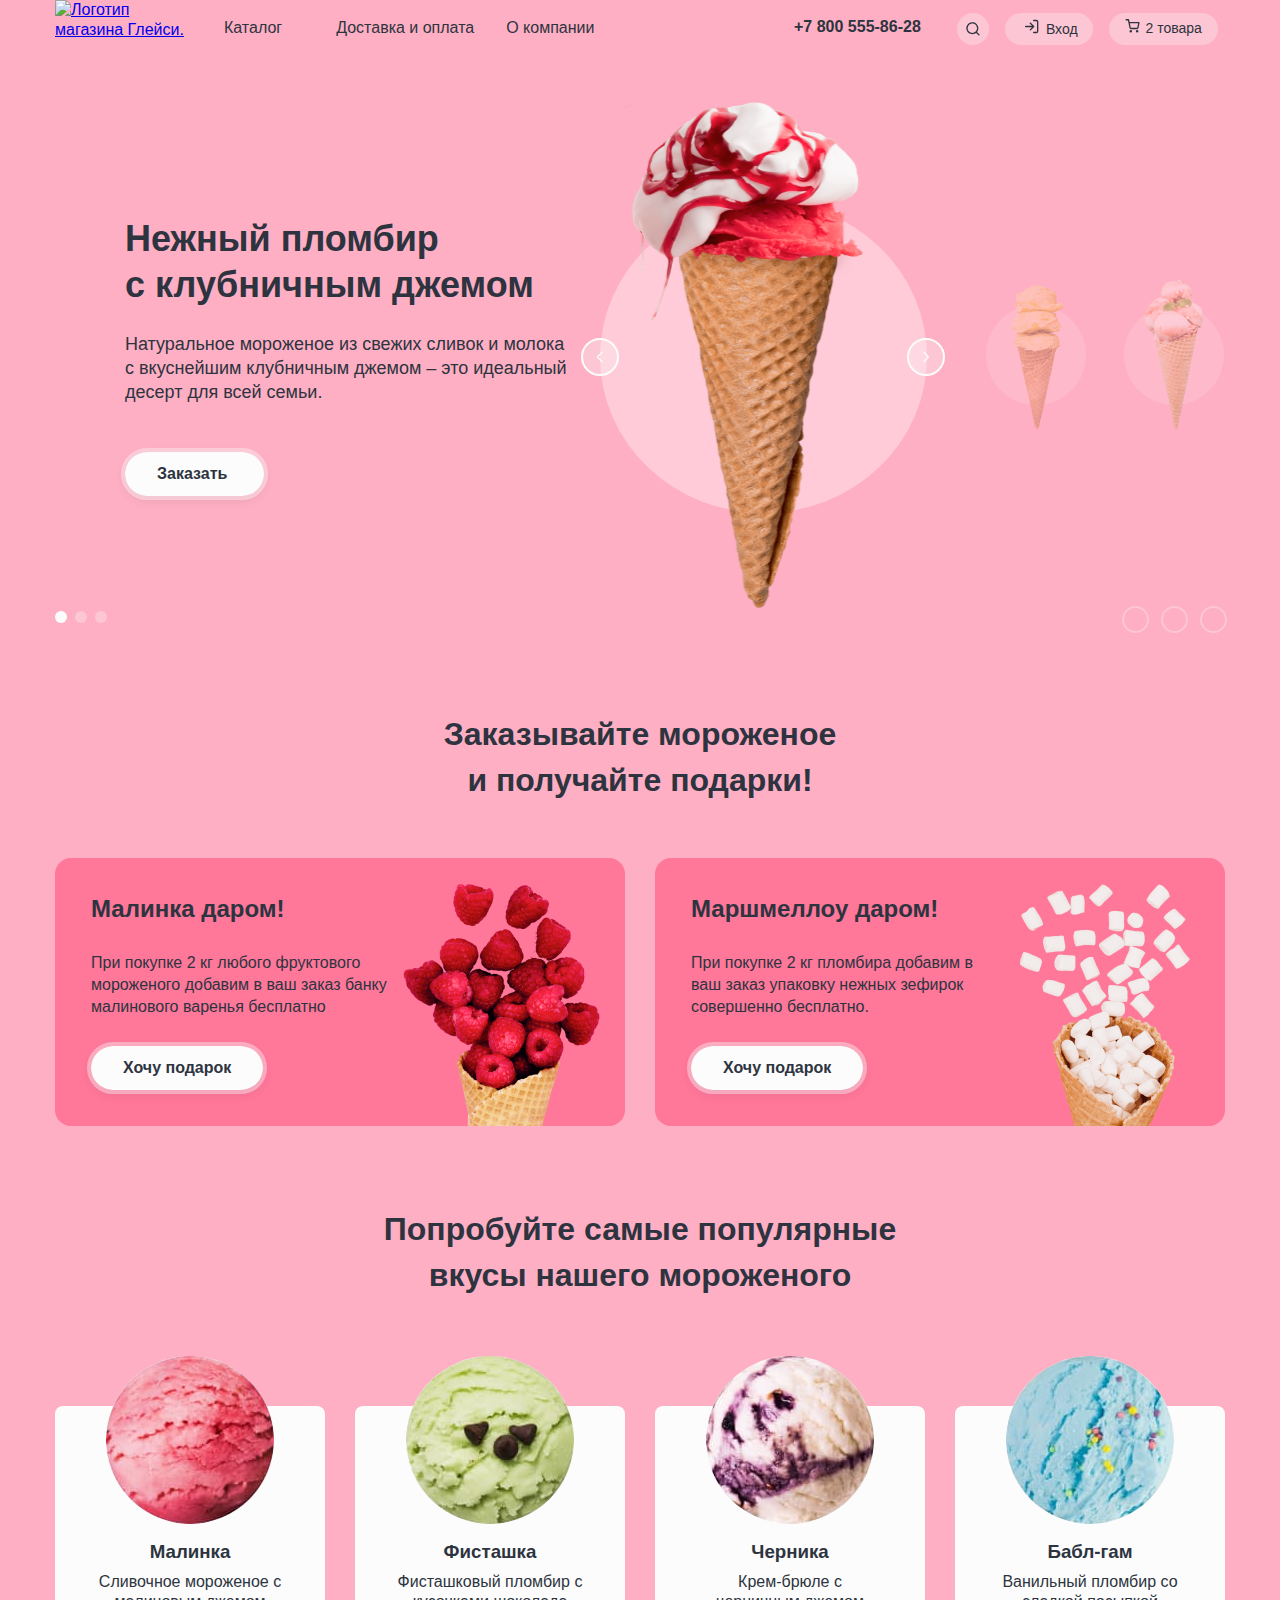
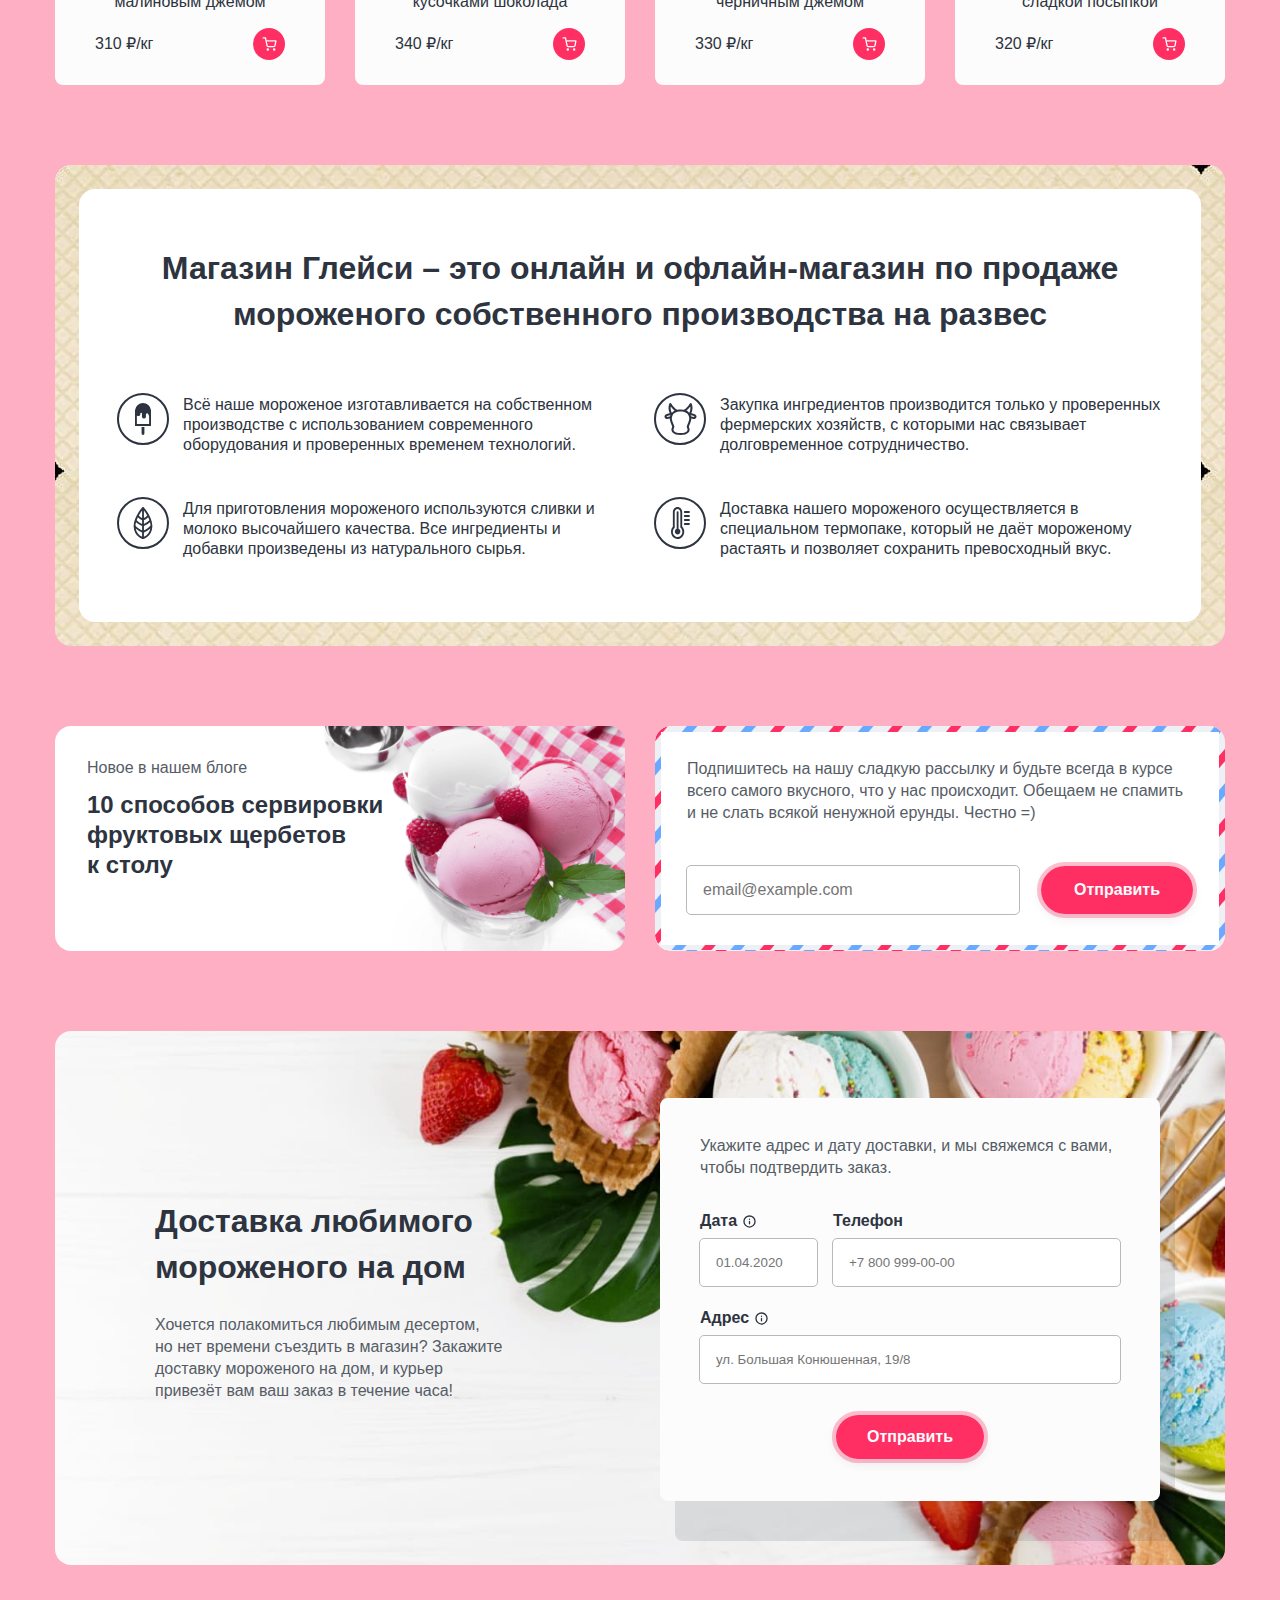
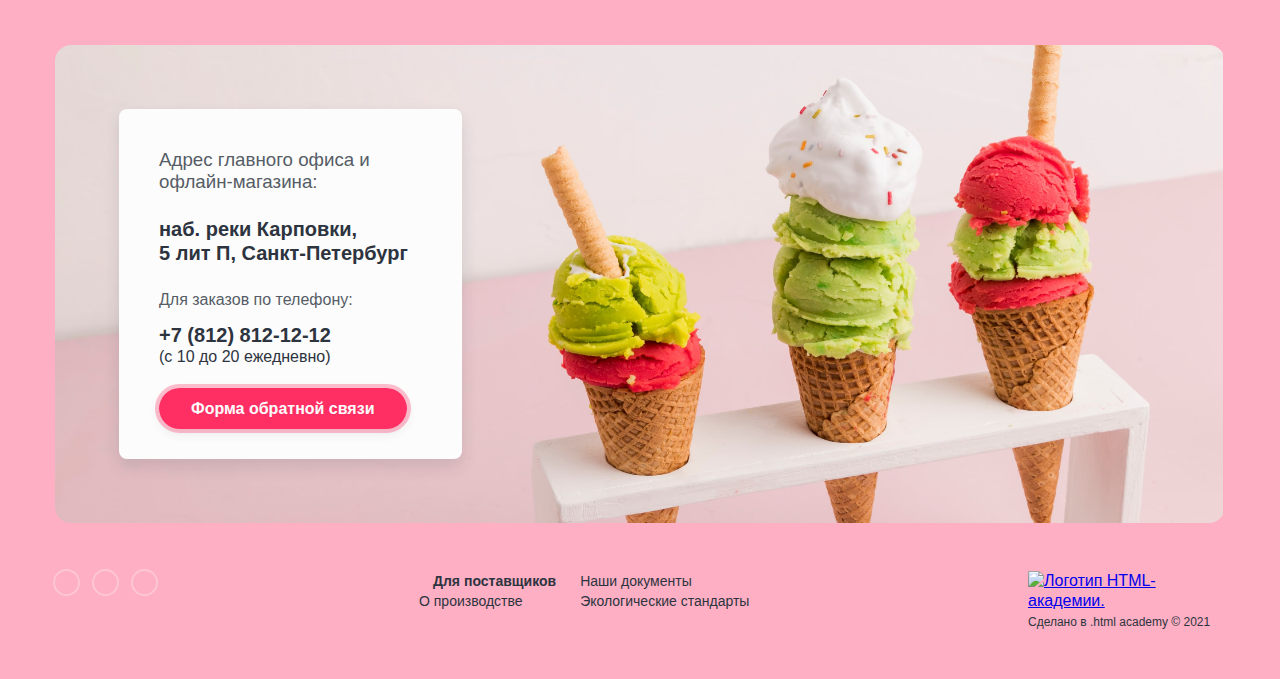
==== index.html @ 8185fb37 "first page draft" ====
<!DOCTYPE html>
    <html lang="ru">

      <head>
        <meta charset="UTF-8">
        <meta http-equiv="X-UA-Compatible" content="IE=edge">
        <meta name="viewport" content="width=device-width, initial-scale=1.0">
        <link rel="icon" type="image/png" sizes="32x32" href="images/favicon-32x32.png">
        <link rel="stylesheet" href="styles/style.css">
        <title>HTML Academy: Глейси</title>
      </head>

      <body>
        <div class="page-container">
          <div class="content-wrapper">
            <header class="page-header">
              <h1 class="visually-hidden">Магазин мороженого Глейси.</h1>
              <nav class="header-navigation">

                <a class="page-header-link" href="#">
                  <img class="header-logo" src="images/header-logo.svg" width="137" height="56"
                    alt="Логотип магазина Глейси.">
                </a>

                <ul class="header-navigation-list">
                  <li class="navigation-list-item navigation-list-catalog">
                    <a class="navigation-item-link navigation-link-catalog" href="#">Каталог
                    </a>
                    <div class="subcatalog-wrapper">
                      <ul class="subcatalog">
                        <li class="subcatalog-item subcatalog-item-new">
                          <a href="#" class="subcatalog-item-link">Новинки</a>
                        </li>
                        <li class="subcatalog-item">
                          <a href="#" class="subcatalog-item-link">Сливочное</a>
                        </li>
                        <li class="subcatalog-item">
                          <a href="#" class="subcatalog-item-link">Щербеты</a>
                        </li>
                        <li class="subcatalog-item">
                          <a href="#" class="subcatalog-item-link">Фруктовый лед</a>
                        </li>
                        <li class="subcatalog-item">
                          <a href="#" class="subcatalog-item-link">Мелорин</a>
                        </li>
                      </ul>
                    </div>
                  </li>
                  <li class="navigation-list-item">
                    <a class="navigation-item-link" href="#">Доставка и оплата</a>
                  </li>
                  <li class="navigation-list-item">
                    <a class="navigation-item-link" href="#">О компании</a>
                  </li>
                </ul>
              </nav>
              <nav class="user-navigation">
                <a class="phonenumber-link" href="tel:+78005558628">+7 800 555-86-28</a>

                <ul class="header-entry-list">
                  <li class="user-navigation-item">
                    <a class="user-navigation-link user-navigation-search" href="#">
                      <svg class="header-search-icon" width="14" height="14" aria-hidden="true" focusable="false"
                        role="img" viewBox="0 0 14 14" fill="none" xmlns="http://www.w3.org/2000/svg">
                        <path fill-rule="evenodd" clip-rule="evenodd"
                          d="M1.663 6.188a4.667 4.667 0 1 1 8.028 3.237.674.674 0 0 0-.124.124 4.667 4.667 0 0 1-7.904-3.361Zm8.412 4.688a6 6 0 1 1 .943-.943l2.45 2.45a.667.667 0 1 1-.943.943l-2.45-2.45Z" />
                      </svg>
                      <span class="visually-hidden"> Кнопка поиска по сайту</span>
                    </a>
                    <div class="search-form-wrapper">
                      <form class="header-search-form" action="https://echo.htmlacademy.ru/" method="get">
                        <input class="search-form-input" name="form-search" type="text" id="form-search"
                          placeholder="Поиск по сайту" required>
                        <label class="visually-hidden" for="form-search">Поиск товара на сайте</label>
                        <button class="header-form-button" type="button">
                          <span class="visually-hidden">Сбросить</span>
                        </button>
                      </form>
                    </div>
                  </li>
                  <li class="user-navigation-item entry-popover">
                    <a class="user-navigation-link user-navigation-entry" href="#">
                      <svg class="header-entry-icon" width="14" height="15" viewBox="0 0 14 15" fill="none"
                        xmlns="http://www.w3.org/2000/svg" aria-hidden="true" focusable="false" role="img">
                        <path fill-rule="evenodd" clip-rule="evenodd"
                          d="M8 1.525c0-.369.298-.667.667-.667h2.666a2 2 0 0 1 2 2v9.333a2 2 0 0 1-2 2H8.667a.667.667 0 0 1 0-1.333h2.666A.667.667 0 0 0 12 12.19V2.858a.666.666 0 0 0-.667-.667H8.667A.667.667 0 0 1 8 1.525ZM4.862 3.72c.26-.26.682-.26.943 0l3.329 3.329a.673.673 0 0 1 .2.476.664.664 0 0 1-.2.476l-3.33 3.328a.667.667 0 1 1-.942-.943l2.195-2.195H.667a.667.667 0 1 1 0-1.333h6.39L4.862 4.663a.667.667 0 0 1 0-.943Z" />
                      </svg>
                      <span class="header-entry-text">Вход</span>
                    </a>
                    <div class="popover-wrapper">
                      <section class="popover-auth">
                        <h2 class="popover-auth-caption">Личный кабинет</h2>
                        <form class="auth-form" action="https://echo.htmlacademy.ru/" method="post">
                          <p class="field-group auth-login-group">
                            <label for="auth-login" class="visually-hidden"></label>
                            <input class="auth-form-field" type="email" id="auth-login" name="auth-login"
                              placeholder="Введите логин" required>
                          </p>
                          <p class="field-group auth-password-group">
                            <label for="auth-password" class="visually-hidden"></label>
                            <input class="auth-form-field" type="password" id="auth-password" name="auth-password"
                              placeholder="Введите пароль" required>
                          </p>

                          <button class="popover-auth-button" type="submit">Войти</button>
                          <div class="form-register-wrapper">
                            <a href="#" class="auth-form-recovery">Забыли пароль?</a>
                            <a href="#" class="auth-form-register">Регистрация</a>
                          </div>
                        </form>

                      </section>
                    </div>
                  </li>
                  <li class="user-navigation-item cart-item">
                    <a class="user-navigation-link user-navigation-cart" href="#">
                      <svg class="header-cart-icon" width="15" height="14" viewBox="0 0 15 14" fill="none"
                        xmlns="http://www.w3.org/2000/svg" aria-hidden="true" focusable="false" role="img">
                        <path fill-rule="evenodd" clip-rule="evenodd"
                          d="M1.167.108a.667.667 0 1 0 0 1.333h1.77l.468 2.336a.664.664 0 0 0 .011.053l.967 4.833a1.826 1.826 0 0 0 1.819 1.47h5.62a1.826 1.826 0 0 0 1.819-1.47l.001-.005.927-4.861a.667.667 0 0 0-.655-.792H4.611L4.138.644a.667.667 0 0 0-.654-.536H1.167ZM5.69 8.402l-.813-4.064h8.23l-.775 4.067a.492.492 0 0 1-.492.395H6.183a.492.492 0 0 1-.492-.397Zm-1.134 3.961a1.246 1.246 0 1 1 2.492 0 1.246 1.246 0 0 1-2.492 0Zm6.374 0a1.246 1.246 0 1 1 2.491 0 1.246 1.246 0 0 1-2.491 0Z" />
                      </svg>
                      <span class="products-quantity">2 товара</span>
                      <span class="products-quantity cart-empty">нет товаров</span>
                    </a>
                    <div class="cart-popover-wrapper">
                      <div class="cart-popover">
                        <h2 class="cart-popover-caption">Корзина</h2>
                        <form class="cart-form" action="https://echo.htmlacademy.ru/" method="get">
                          <ul class="cart-popover-list">
                            <li class="cart-popover-item">
                              <a href="#" class="cart-item-link">
                                <img src="images/cart-raspberry-image.jpg" alt="Малиновое мороженое."
                                  class="cart-item-img">
                                <div class="cart-caption-wrapper">
                                  <h3 class="cart-product-caption">Малинка
                                  </h3>
                                  <input type="hidden" id="product-cart" name="product" value="Мороженое малиновое">
                                  <span class="cart-product-quantity">1 кг х 310 ₽</span>
                                </div>
                              </a>
                              <span class="cart-product-price">310 ₽</span>
                              <button class="cart-product-button" type="button">
                                <span class="visually-hidden">Удалить товар из корзины.</span>
                              </button>
                            </li>
                            <li class="cart-popover-item">
                              <a href="#" class="cart-item-link">
                                <img class="cart-item-img" src="images/cart-bubble-gum-image.jpg"
                                  alt="Мороженое бабл-гам.">
                                <div class="cart-caption-wrapper">
                                  <h3 class="cart-product-caption">Бабл-гам</h3>
                                  <input type="hidden" id="product-cart-bubblegum" name="product"
                                    value="Мороженое bubblegum">
                                  <span class="cart-product-quantity">1,5 кг х 320 ₽</span>
                                </div>
                              </a>
                              <p class="cart-product-price">480 ₽</p>
                              <button class="cart-product-button" type="button">
                                <span class="visually-hidden">Удалить товар из корзины.</span>
                              </button>
                            </li>
                          </ul>
                          <div class="cart-order-wrapper">
                            <button type="submit" class="cart-form-button">Оформить заказ</button>
                            <span class="">Итого: 790 ₽</span>
                          </div>
                        </form>
                        <div class="cart-popover-empty">Ваша корзина пока пуста</div>
                      </div>
                    </div>
                  </li>
                </ul>

              </nav>
            </header>
            <main class="main-index">
              <section class="welcome-slider">
                <h2 class="visually-hidden">Демонстрация мороженого.</h2>
                <div class="slider-screen">
                  <button class="slider-button-arrow previous-button">
                    <span class="visually-hidden">Предыдущий слайд</span>
                  </button>

                  <button class="slider-button-arrow next-button">
                    <span class="visually-hidden">Следующий слайд</span>
                  </button>
                  <ul class="slider-screen-list">
                    <li class="slider-screen-item">
                      <div class="ice-cream-desc ice-cream-desc-current">
                        <h3 class="ice-cream-caption">Нежный пломбир
                          с&nbsp;клубничным джемом</h3>
                        <p class="ice-cream-text">Натуральное мороженое из свежих сливок
                          и&nbsp;молока с вкуснейшим клубничным джемом – это идеальный десерт для всей семьи. </p>
                        <a class="slider-order-link link link-spinner-button " href="#">Заказать</a>
                      </div>
                      <div class="slider-img-wrapper">
                        <a href="#" class="slider-img-link slider-img-link-current">
                          <img class="slider-img slider-image-strawberry" src="images/strawberry-ice-cream-large.png"
                            width="328" height="507" alt="Клубничное мороженое.">
                        </a>
                      </div>
                    </li>

                    <li class="slider-screen-item">
                      <div class="ice-cream-desc">
                        <h3 class="ice-cream-caption">Сливочное мороженое со вкусом банана</h3>
                        <p class="ice-cream-text">Сливочное мороженое с ярким банановым вкусом подарит вам свежесть и
                          наслаждение даже в самый жаркий летний день. </p>
                        <a class="slider-order-link">Заказать</a>
                      </div>
                      <div class="slider-img-wrapper ">
                        <a href="#" class="slider-img-link">
                          <img class="slider-img slider-image-banana" src="images/banana-ice-cream-large.png"
                            width="328" height="507" alt="Банановое мороженое.">
                        </a>
                      </div>
                    </li>

                    <li class="slider-screen-item">
                      <div class="ice-cream-desc">
                        <h3 class="ice-cream-caption">Карамельный пломбир
                          с маршмеллоу</h3>
                        <p class="ice-cream-text">Необычный сладкий десерт с карамельным топпингом и кусочками зефира
                          завоюет сердца сладкоежек всех возрастов. </p>
                        <a class="slider-order-link">Заказать</a>
                      </div>
                      <div class="slider-img-wrapper">
                        <a href="#" class="slider-img-link">
                          <img class="slider-img slider-image-banana" src="images/caramel-ice-cream-large.png"
                            width="328" height="507" alt="Карамельное мороженое.">
                        </a>
                      </div>
                    </li>
                  </ul>

                  <div class="slider-dots-wrapper">
                    <ol class="slider-dots-list">
                      <li class="slider-dots-item">
                        <button class="slider-dots-button slider-dots-current">
                          <span class="visually-hidden">Первый слайд</span>
                        </button>
                      </li>

                      <li class="slider-dots-item">
                        <button class="slider-dots-button">
                          <span class="visually-hidden">Второй слайд</span>
                        </button>
                      </li>

                      <li class="slider-dots-item">
                        <button class="slider-dots-button">
                          <span class="visually-hidden">Третий слайд</span>
                        </button>
                      </li>
                    </ol>

                    <div class="slider-socials-wrapper">
                      <ul class="slider-socials-list">
                        <li class="slider-socials-list-item">
                          <a href="https://t.me/htmlacademy" class="footer-socials-link footer-socials-telegram">
                            <span class="visually-hidden">Тelegram</span>
                          </a>
                        </li>
                        <li class="socials-list-item">
                          <a href="https://vk.com/htmlacademy" class="footer-socials-link footer-socials-vkontakte">
                            <span class="visually-hidden">В контакте</span>
                          </a>
                        </li>
                        <li class="socials-list-item">
                          <a href="https://www.youtube.com/user/htmlacademyru"
                            class="footer-socials-link footer-socials-youtube">
                            <span class="visually-hidden">Youtube</span>
                          </a>
                        </li>
                      </ul>
                    </div>
                  </div>
                </div>
              </section>

              <section class="promotion-about">
                <h2 class="visually-hidden">Информация об акциях и скидках.</h2>
                <p class="promotion-slogan slogan">Заказывайте мороженое<br>и получайте подарки!</p>
                <div class="promotion-description promotion-desc-raspberry">
                  <h3 class="promotion-caption">Малинка даром!</h3>
                  <p class="promotion-text">При покупке 2 кг любого фруктового мороженого добавим в ваш заказ банку
                    малинового варенья бесплатно</p>
                  <a href="#" class="promotion-button link">Хочу подарок</a>
                </div>

                <div class="promotion-description promotion-desc-marshmallow
                ">
                  <h3 class="promotion-caption">Маршмеллоу даром!</h3>
                  <p class="promotion-text">При покупке 2 кг пломбира добавим в ваш заказ упаковку нежных зефирок
                    совершенно бесплатно.</p>
                  <a href="#" class="promotion-button link">Хочу подарок</a>
                </div>
              </section>
              <section class="product-presentation">
                <h2 class=visually-hidden>Презентация товара</h2>
                <p class="product-presentation-slogan slogan">Попробуйте самые популярные<br>вкусы нашего мороженого</p>
                <ul class="products-list">
                  <li class="products-list-item">
                    <a href="#" class="products-item-link">
                      <div class="product-img-wrapper">
                        <img class="product-item-img" src="images/product-presentation-raspberry.jpg"
                          alt="Мороженое малиновое.">
                      </div>
                    </a>
                    <a class="product-caption-link" href="#">
                      <h3 class="products-item-caption">Малинка</h3>
                    </a>
                    <p class="products-item-desc">Сливочное мороженое с малиновым джемом</p>
                    <div class="products-price-wrapper">
                      <span class="products-price"> 310 ₽/кг</span>
                      <a class="products-cart-icon" href="#">
                        <svg class="cart-icon" width="15" height="14" viewBox="0 0 15 14" fill="none"
                          xmlns="http://www.w3.org/2000/svg" role="img" aria-label="Поместить в корзину.">
                          <path fill-rule="evenodd" clip-rule="evenodd"
                            d="M1.167.25a.667.667 0 1 0 0 1.333h1.77l.468 2.336a.664.664 0 0 0 .011.053l.967 4.833a1.826 1.826 0 0 0 1.819 1.47h5.62a1.826 1.826 0 0 0 1.819-1.47l.001-.005.927-4.861a.667.667 0 0 0-.655-.792H4.611L4.138.786A.667.667 0 0 0 3.484.25H1.167ZM5.69 8.544 4.878 4.48h8.23l-.775 4.067a.492.492 0 0 1-.492.395H6.183a.492.492 0 0 1-.492-.397Zm-1.134 3.961a1.246 1.246 0 1 1 2.492 0 1.246 1.246 0 0 1-2.492 0Zm6.374 0a1.246 1.246 0 1 1 2.491 0 1.246 1.246 0 0 1-2.491 0Z" />
                        </svg>
                      </a>
                    </div>

                  </li>
                  <li class="products-list-item">
                    <a href="#" class="products-item-link">
                      <div class="product-img-wrapper">
                        <img class="product-item-img" src="images/pistachio-ice-cream.jpg" alt="Мороженое фисташковое.">
                      </div>
                    </a>
                    <a class="product-caption-link" href="#">
                      <h3 class="products-item-caption">Фисташка</h3>
                    </a>
                    <p class="products-item-desc">Фисташковый пломбир с кусочками шоколада</p>
                    <div class="products-price-wrapper">
                      <span class="products-price">340 ₽/кг</span>
                      <a class="products-cart-icon" href="#">
                        <svg class="cart-icon" width="15" height="14" viewBox="0 0 15 14" fill="none"
                          xmlns="http://www.w3.org/2000/svg" role="img" aria-label="Поместить в корзину.">
                          <path fill-rule="evenodd" clip-rule="evenodd"
                            d="M1.167.25a.667.667 0 1 0 0 1.333h1.77l.468 2.336a.664.664 0 0 0 .011.053l.967 4.833a1.826 1.826 0 0 0 1.819 1.47h5.62a1.826 1.826 0 0 0 1.819-1.47l.001-.005.927-4.861a.667.667 0 0 0-.655-.792H4.611L4.138.786A.667.667 0 0 0 3.484.25H1.167ZM5.69 8.544 4.878 4.48h8.23l-.775 4.067a.492.492 0 0 1-.492.395H6.183a.492.492 0 0 1-.492-.397Zm-1.134 3.961a1.246 1.246 0 1 1 2.492 0 1.246 1.246 0 0 1-2.492 0Zm6.374 0a1.246 1.246 0 1 1 2.491 0 1.246 1.246 0 0 1-2.491 0Z" />
                        </svg>
                      </a>
                    </div>

                  </li>
                  <li class="products-list-item">
                    <a href="#" class="products-item-link">
                      <div class="product-img-wrapper">
                        <img src="images/blueberry-ice-cream.jpg" alt="Черничное мороженое." class="product-item-img">
                      </div>
                    </a>
                    <a class="product-caption-link" href="#">
                      <h3 class="products-item-caption">Черника</h3>
                    </a>
                    <p class="products-item-desc">Крем-брюле
                      с черничным джемом</p>
                    <div class="products-price-wrapper">
                      <span class="products-price">330 ₽/кг</span>
                      <a class="products-cart-icon" href="#">
                        <svg class="cart-icon" width="15" height="14" viewBox="0 0 15 14" fill="none"
                          xmlns="http://www.w3.org/2000/svg" role="img" aria-label="Поместить в корзину.">
                          <path fill-rule="evenodd" clip-rule="evenodd"
                            d="M1.167.25a.667.667 0 1 0 0 1.333h1.77l.468 2.336a.664.664 0 0 0 .011.053l.967 4.833a1.826 1.826 0 0 0 1.819 1.47h5.62a1.826 1.826 0 0 0 1.819-1.47l.001-.005.927-4.861a.667.667 0 0 0-.655-.792H4.611L4.138.786A.667.667 0 0 0 3.484.25H1.167ZM5.69 8.544 4.878 4.48h8.23l-.775 4.067a.492.492 0 0 1-.492.395H6.183a.492.492 0 0 1-.492-.397Zm-1.134 3.961a1.246 1.246 0 1 1 2.492 0 1.246 1.246 0 0 1-2.492 0Zm6.374 0a1.246 1.246 0 1 1 2.491 0 1.246 1.246 0 0 1-2.491 0Z" />
                        </svg>
                      </a>
                    </div>

                  </li>
                  <li class="products-list-item">
                    <a href="#" class="products-item-link">
                      <div class="product-img-wrapper">
                        <img src="images/bubble-gum-ice-cream.jpg" alt="Мороженое со вкусом bubble-gum."
                          class="product-item-img">
                      </div>
                    </a>
                    <a class="product-caption-link" href="#">
                      <h3 class="products-item-caption">Бабл-гам</h3>
                    </a>
                    <p class="products-item-desc">Ванильный пломбир
                      со сладкой посыпкой</p>
                    <div class="products-price-wrapper">
                      <span class="products-price">320 ₽/кг</span>
                      <a class="products-cart-icon" href="#">
                        <svg class="cart-icon" width="15" height="14" viewBox="0 0 15 14" fill="none"
                          xmlns="http://www.w3.org/2000/svg" role="img" aria-label="Поместить в корзину.">
                          <path fill-rule="evenodd" clip-rule="evenodd"
                            d="M1.167.25a.667.667 0 1 0 0 1.333h1.77l.468 2.336a.664.664 0 0 0 .011.053l.967 4.833a1.826 1.826 0 0 0 1.819 1.47h5.62a1.826 1.826 0 0 0 1.819-1.47l.001-.005.927-4.861a.667.667 0 0 0-.655-.792H4.611L4.138.786A.667.667 0 0 0 3.484.25H1.167ZM5.69 8.544 4.878 4.48h8.23l-.775 4.067a.492.492 0 0 1-.492.395H6.183a.492.492 0 0 1-.492-.397Zm-1.134 3.961a1.246 1.246 0 1 1 2.492 0 1.246 1.246 0 0 1-2.492 0Zm6.374 0a1.246 1.246 0 1 1 2.491 0 1.246 1.246 0 0 1-2.491 0Z" />
                        </svg>
                      </a>
                    </div>

                  </li>

                </ul>
              </section>
              <section class="production-about">
                <div class="production-about-wrapper">
                  <h2 class="production-about-caption">Магазин Глейси – это онлайн и офлайн-магазин по продаже
                    мороженого собственного производства на развес</h2>
                  <p class="production-about-text about-technology">
                    Всё наше мороженое изготавливается на собственном производстве с использованием современного
                    оборудования и проверенных временем технологий.
                  </p>
                  <p class="production-about-text about-suppliers">
                    Закупка ингредиентов производится только
                    у&nbsp;проверенных фермерских хозяйств, с которыми
                    нас связывает долговременное сотрудничество.
                  </p>
                  <p class="production-about-text about-ingredients">
                    Для приготовления мороженого используются сливки и молоко высочайшего качества. Все ингредиенты
                    и добавки произведены из натурального сырья.
                  </p>
                  <p class="production-about-text about-temperature">
                    Доставка нашего мороженого осуществляется в специальном термопаке, который не даёт мороженому
                    растаять и позволяет сохранить превосходный вкус.
                  </p>

                </div>
              </section>
              <div class="subscribe-wrapper">
                <section class="blog">
                  <span class="blog-row">Новое в нашем блоге</span>
                  <h2 class="about-searving-caption">10 способов сервировки фруктовых щербетов к&nbsp;столу</h2>
                </section>
                <section class="subscribe">
                  <div class="subscribe-box">
                    <h2 class="visually-hidden">Подписка на рассылку</h2>
                    <p class="subscribe-text">Подпишитесь на нашу сладкую рассылку и будьте всегда в курсе всего самого
                      вкусного, что у нас происходит. Обещаем не спамить и не слать всякой ненужной ерунды. Честно =)
                    </p>
                    <form class="subscribe-form" action="https://echo.htmlacademy.ru/" method="get">
                      <label class="visually-hidden" for="subscribe-input">Поле ввода имейла</label>
                      <input class="subscribe-input" name="subscribe-input" id="subscribe-input" type="email"
                        placeholder="email@example.com" required>
                      <button class="subscribe-button button" type="submit">Отправить</button>
                    </form>
                  </div>
                </section>
              </div>
              <section class="delivery">
                <div class="delivery-desc-wrapper">
                  <h2 class="delivery-caption">Доставка любимого мороженого на дом</h2>
                  <p class="delivery-desc">Хочется полакомиться любимым десертом,<br> но нет времени съездить в магазин?
                    Закажите<br>доставку мороженого на дом, и курьер<br> привезёт вам ваш заказ в течение часа!</p>
                </div>
                <div class="delivery-form-wrapper">
                  <p class="delivery-text">Укажите адрес и дату доставки, и мы свяжемся с&nbsp;вами, чтобы подтвердить
                    заказ.</p>
                  <form class="delivery-form" action="https://echo.htmlacademy.ru/" method="post">
                    <p class="field-group delivery-form-date">
                      <label class="form-label form-label-date" for="delivery-date"> Дата</label>
                      <input class="form-field" type="text" id="delivery-date" name="delivery-date"
                        placeholder="01.04.2020" required>
                    </p>
                    <p class="field-group delivery-form-phone">
                      <label class="form-label" for="phone-info">Телефон</label>
                      <input class="form-field" type="text" id="phone-info" placeholder="+7 800 999-00-00"
                        name="delivery-phone" required>
                    </p>
                    <p class="field-group delivery-form-address">
                      <label class="form-label form-label-address" for="address-info">Адрес</label>
                      <input class="form-field" type="text" id="address-info" placeholder="ул. Большая Конюшенная, 19/8"
                        name="delivery-address" required>
                    </p>
                    <button class="delivery-form-button button">Отправить</button>
                  </form>
                </div>
              </section>

              <section class="contacts">
                <h2 class="visually-hidden">Контакты компании Глейси.</h2>
                <div class="contacts-wrapper">
                  <h3 class="address-caption">Адрес главного офиса и офлайн-магазина:</h3>
                  <address class="address">
                    <p class="address-info">
                      наб. реки Карповки,<br>5 лит П, Санкт-Петербург
                    </p>
                    <p class="contacts-phone-text">Для заказов по телефону:</p>
                    <a class="contacts-phone" href="tel.:+78128121212">+7 (812) 812-12-12</a>
                  </address>
                  <p class="contacts-schedule">(с 10 до 20 ежедневно)</p>
                  <a class="feedback-link button" href="#">Форма обратной связи</a>
                </div>
              </section>
            </main>
            <footer class="page-footer">
              <div class="socials-wrapper">
                <ul class="socials-list">
                  <li class="socials-list-item">
                    <a href="https://t.me/htmlacademy" class="footer-socials-link footer-socials-telegram">
                      <span class="visually-hidden">Тelegram</span>
                    </a>
                  </li>
                  <li class="socials-list-item">
                    <a href=" https://vk.com/htmlacademy" class="footer-socials-link footer-socials-vkontakte">
                      <span class="visually-hidden">В контакте</span>
                    </a>
                  </li>
                  <li class="socials-list-item">
                    <a href="https://www.youtube.com/user/htmlacademyru"
                      class="footer-socials-link footer-socials-youtube">
                      <span class="visually-hidden">Youtube</span>
                    </a>
                  </li>
                </ul>
              </div>
              <div class="footer-about-wrapper">
                <ul class="about-production-list">
                  <li class="about-production-item">
                    <a href="#" class="about-production-link production-link-heart">Для поставщиков</a>
                  </li>
                  <li class="about-production-item">
                    <a href="#" class="about-production-link">
                      О производстве
                    </a>
                  </li>
                </ul>
                <ul class="about-documents">
                  <li class="about-documents-item">
                    <a href="#" class="about-documents-link">Наши документы</a>
                  </li>
                  <li class="about-documents-item">
                    <a href="#" class="about-documents-link">Экологические стандарты</a>
                  </li>
                </ul>
              </div>
              <div class="html-academy-about">
                <a class="htmlacademy-logo-link" href="https://htmlacademy.ru/">
                  <img class="html-academy-logo" src="images/logo-htmlacademy.svg" width="93" height="27"
                    alt="Логотип HTML-академии.">
                </a>
                <a class="copyright-row" href="https://htmlacademy.ru/">
                  Сделано в .html academy © 2021</a>
              </div>
            </footer>
          </div>
        </div>

      </body>

    </html>
---- styles/style.css ----
@font-face {
  font-family: "Inter";
  font-style: normal;
  font-weight: 400;
  src: url("../fonts/inter-400.woff2") format("woff2");
  font-display: swap;
}

@font-face {
  font-family: "Inter";
  font-style: normal;
  font-weight: 700;
  src: url("../fonts/inter-700.woff2") format("woff2");
  font-display: swap;
}

@font-face {
  font-family: "Inter";
  font-style: normal;
  font-weight: 900;
  src: url("../fonts/inter-900.woff2") format("woff2");
  font-display: swap;
}

*,
*::before,
*::after {
  box-sizing: border-box;
}

html {
  height: 100%;
}

body {
  height: 100%;
  padding: 0;
  margin: 0;
  font-family: "Inter", sans-serif;
  font-size: 16px;
  line-height: 20px;
  color: rgba(45, 52, 64, 1);
  font-weight: 400;
}

.visually-hidden {
  position: absolute;
  width: 1px;
  height: 1px;
  margin: -1px;
  border: 0;
  padding: 0;
  white-space: nowrap;
  -webkit-clip-path: inset(100%);
  clip-path: inset(100%);
  clip: rect(0 0 0 0);
  overflow: hidden;
}

.page-container {
  background-color: rgba(254, 175, 195, 1);
  min-height: 100%;
}

.content-wrapper {
  min-height: 100%;
  width: 1170px;
  margin: 0 auto;
  display: flex;
  flex-direction: column;
}

.main-index {
  flex-grow: 1;
}

.class {
  background-color: red;
}

.page-header-link {
  display: inline-block;
  margin-right: 16px;
}

.header-logo {
  display: block;
}

.page-header {
  display: flex;
  flex-wrap: wrap;
  align-items: flex-start;
}

.header-navigation {
  display: flex;
  width: 739px;
}

.header-navigation-list {
  display: flex;
  flex-wrap: wrap;
  padding: 0;
  margin: 0;
  list-style-type: none;
  align-items: flex-start;
}

.user-navigation {
  display: flex;
  /*flex-wrap: wrap;*/
  width: 430px;
  align-items: flex-start;
  column-gap: 13px;
}

.header-entry-list {
  display: flex;
  padding: 13px 0 0 0;
  margin: 0;
  list-style-type: none;
  flex-wrap: wrap;
  column-gap: 16px;
}

.subcatalog {
  margin: 0;
  list-style-type: none;
  width: 135px;
  padding: 8px 0;
  background-color: rgba(252, 252, 252, 1);
  border-radius: 4px;
}

.subcatalog-item-link {
  padding: 6px 13px 6px 16px;
  display: block;
  font-size: 14px;
  font-weight: 400;
  color: inherit;
  text-decoration: none;
}

.subcatalog-item-link:hover {
  background-color: rgba(255, 203, 216, 1);
}

.subcatalog-item-link:focus {
  background-color: rgba(255, 74, 120, 1);
  /*в макете - current*/
  outline: none;
}

.subcatalog-item-link:active {
  background-color: rgba(255, 119, 153, 1);
}

.subcatalog-wrapper {
  display: none;
  position: absolute;
  padding-top: 10px;
  top: 100%;
  z-index: 2;
}

.phonenumber-link {
  display: inline-block;
  color: rgba(45, 52, 64, 1);
  text-decoration: none;
  font-weight: 700;
  padding-top: 17px;
  padding-bottom: 17px;
  width: 150px;
  flex-shrink: 0;
}

.navigation-item-link {
  padding: 18px 16px;
  display: inline-block;
  text-decoration: none;
  color: inherit;
}

.user-navigation-link {
  display: inline-block;
  color: inherit;
}

.navigation-link-catalog {
  padding-right: 38px;
  position: relative;
}

.user-navigation-link:hover,
.navigation-item-link:hover {
  background-color: rgba(252, 252, 252, 0.5);
  border-radius: 30px;
}

.navigation-item-link:focus,
.user-navigation-link:focus {
  outline: 2px solid rgba(45, 52, 64, 1);
  background-color: rgba(252, 252, 252, 0.5);
  border-radius: 30px;
}

.navigation-item-link:active,
.user-navigation-link:active {
  background-color: rgba(252, 252, 252, 1);
  border-radius: 30px;
  outline: none;
}

.navigation-link-catalog::after {
  content: "";
  display: inline-block;
  width: 12px;
  height: 7px;
  background-image: url("../images/header-arrow-down.svg");
  background-repeat: no-repeat;
  background-position: center center;
  position: absolute;
  right: 17px;
  top: 24px;
}

.navigation-link-catalog:hover::after,
.navigation-link-catalog:active::after {
  background-image: url("../images/header-arrow-down-white.svg");
  transform: rotate(180deg);
}

.navigation-list-catalog {
  position: relative;
}

.navigation-list-catalog:hover>.subcatalog-wrapper {
  display: block;
}

.navigation-list-catalog:hover>.navigation-link-catalog {
  color: rgba(252, 252, 252, 1);
  background-color: rgba(255, 74, 120, 1);
  border-radius: 30px;
}

.navigation-list-catalog:hover>.navigation-link-catalog::after {
  background-image: url("../images/header-arrow-down-white.svg");
  transform: rotate(180deg);
}

.navigation-list-catalog:focus>.navigation-link-catalog {
  background-color: rgba(255, 74, 120, 1);
  outline: 2px solid rgba(0, 0, 0, 1);
}

.navigation-list-catalog:active>.navigation-link-catalog {
  background-color: rgba(255, 74, 120);
  opacity: 0.3;
}

.navigation-list-catalog:focus-within>.subcatalog-wrapper {
  display: block;
}

.navigation-list-catalog:focus-within>.navigation-link-catalog {
  color: rgba(252, 252, 252, 1);
  background-color: rgba(255, 74, 120, 1);
  /*outline: 2px solid  rgba(0, 0, 0, 1);*/
  border-radius: 30px;
}

.navigation-list-catalog:focus-within>.navigation-link-catalog::after {
  background-image: url("../images/header-arrow-down-white.svg");
  transform: rotate(180deg);
}

.user-navigation-link {
  background-color: rgba(252, 252, 252, 0.3);
  text-decoration: none;
}

.user-navigation-search {
  padding: 9px;
  border-radius: 16px;
  display: flex;
  justify-content: center;
  align-items: center;
  fill: rgba(45, 52, 64, 1);
}

.header-search-icon {
  fill: rgba(45, 52, 64, 1);
}

.user-navigation-entry {
  padding: 6px 15px 6px 20px;
  border-radius: 30px;

}

.user-navigation-cart {
  padding: 5px 16px 7px 16px;
  border-radius: 30px;
}

.header-entry-icon {
  margin-right: 3px;
  fill: rgba(45, 52, 64, 1);
}

.header-cart-icon {
  margin-right: 2px;
  fill: rgba(45, 52, 64, 1);
}

/*FOOTER*/
.socials-wrapper {
  width: 364px;
}

.slider-socials-list,
.socials-list {
  padding: 0;
  margin: 0;
  list-style-type: none;
  display: flex;
  flex-wrap: wrap;
  column-gap: 16px;
}

.footer-socials-link::after {
  content: "";
  display: block;
  width: 23px;
  height: 23px;
  border-radius: 50%;
  outline: 2px solid rgba(252, 252, 252, 0.3);
}

.footer-socials-link:hover::after {
  background-color: rgba(45, 52, 64, 1);
}

.footer-socials-link:focus::after {
  background-color: rgba(45, 52, 64, 1);
  outline: 2px solid rgba(45, 52, 64, 1);
}

.footer-socials-link:focus-visible {
  border: none;
  outline: none;
}

.footer-socials-link:active::after {
  background-color: rgba(45, 52, 64, 0.5);
  outline: 2px solid rgba(252, 252, 252, 0.5);
}


.footer-socials-telegram::after {
  background-image: url("../images/telegram-icon.svg");
  background-repeat: no-repeat;
  background-position: center center;
}

.footer-socials-vkontakte::after {
  background-image: url("../images/vk-icon.svg");
  background-repeat: no-repeat;
  background-position: center center;
}

.footer-socials-youtube::after {
  background-image: url("../images/youtube-icon.svg");
  background-repeat: no-repeat;
  background-position: center center;
}

.page-footer {
  display: flex;
  flex-wrap: wrap;
  padding-top: 48px;
  padding-bottom: 48px;
}

.footer-about-wrapper {
  display: flex;
  flex-wrap: wrap;
  width: 609px;
  column-gap: 24px;
}

.html-academy-about {
  width: 193px;
}

.about-production-list,
.about-documents {
  padding: 0;
  margin: 0;
  list-style-type: none;
}

.about-production-link,
.about-documents-link {
  text-decoration: none;
  font-size: 14px;
  color: inherit;
}

.production-link-heart {
  font-weight: 700;
}

.production-link-heart::before {
  content: "";
  display: inline-block;
  width: 14px;
  height: 12px;
  background-image: url("../images/footer-heart-icon.svg");
  background-repeat: no-repeat;
  background-position: center center;
}

.htmlacademy-logo-link {
  display: inline-block;
}

.copyright-row {
  display: inline-block;
  font-size: 12px;
  line-height: 16px;
  color: inherit;
  text-decoration: none;
}

.academy-copyright-link {
  font-size: 12px;
  line-height: 16px;
  color: inherit;
}

.user-navigation-wrapper {
  position: relative;
}

.search-form-wrapper {
  position: absolute;
  display: none;
  z-index: 4;
  padding-top: 10px;
  right: 0;
  top: 100%;
}

.header-search-form {
  width: 356px;
  /*padding: 24px 16px;*/
  position: relative;
}

.search-form-input {
  padding: 10px;
  width: 100%;
  border: none;
  outline: 1px solid rgba(185, 185, 185, 1);
  border-radius: 4px;
}

.search-form-input:not(:placeholder-shown) {
  color: rgba(45, 52, 64, 1);
  outline: 1px solid rgba(185, 185, 185, 1);
  border-radius: 4px;
}

.header-form-button {
  width: 10px;
  height: 10px;
  background-image: url("../images/header-form-cross.svg");
  background-repeat: no-repeat;
  background-position: center center;
  border: none;
  background-color: transparent;
  position: absolute;
  right: 30px;
  top: calc(50% - 5px);
  cursor: pointer;
  display: none;
}

.search-form-input:not(:placeholder-shown)~.header-form-button {
  display: block;
}


.header-form-button:focus {
  outline: 2px solid rgba(0, 0, 0, 1);
  outline-offset: 2px;
}

.user-navigation-item {
  font-size: 14px;
  margin-bottom: 5px;
  position: relative;
}

.user-navigation-item:hover>.search-form-wrapper {
  display: block;
}

.cart-item:hover>.user-navigation-cart,
.entry-popover:hover>.user-navigation-entry,
.user-navigation-item:hover>.user-navigation-search {
  background-color: rgba(255, 74, 120, 1);
  color: rgba(252, 252, 252, 1);
}

.user-navigation-item:focus>.user-navigation-search {
  outline: rgba(0, 0, 0, 1);
}

.user-navigation-item:hover>.search-form-wrapper,
.user-navigation-item:focus-within>.search-form-wrapper {
  display: block;
}

.cart-item:focus-within>.user-navigation-cart,
.entry-popover:focus-within>.user-navigation-entry,
.user-navigation-item:focus-within>.user-navigation-search {
  background-color: rgba(255, 74, 120, 1);
  outline: 2px solid rgba(0, 0, 0, 1);
}

.user-navigation-item:focus-within svg {
  fill: rgba(252, 252, 252, 1);
}

.user-navigation-item:active>.user-navigation-search {
  background-color: rgba(255, 74, 120);
  opacity: 0.3;
}

.user-navigation-item:hover svg {
  fill: rgba(252, 252, 252, 1);
}

.popover-wrapper {
  display: none;
  position: absolute;
  padding-top: 10px;
  top: 100%;
  right: 0;
  z-index: 4;
}

.entry-popover {
  position: relative;
}

.entry-popover:focus-within>.popover-wrapper,
.entry-popover:hover>.popover-wrapper {
  display: block;
}

.popover-auth {
  width: 420px;
  padding: 50px;
  background-color: #ffffff;
  border-radius: 4px;
  box-shadow: 0 15px 40px rgba(45, 52, 64, 0.12);
}

.popover-auth-caption {
  padding: 0;
  margin: 0 0 30px 0;
}

.field-group {
  padding: 0;
  margin: 0;
}

.auth-form {
  display: grid;
  grid-template-columns: 115px 17px 115px 73px;
}

.auth-login-group {
  grid-column: 1/-1;
  margin-bottom: 15px;
}

.auth-form-field {
  width: 100%;
  padding: 15px;
  border: 1px solid rgba(185, 185, 185, 1);
  border-radius: 4px;
}

.auth-password-group {
  grid-column: 1/-1;
  margin-bottom: 30px;
}

.popover-auth-button {
  grid-column: 1/2;
  background-color: #FF2F64;
  padding: 13px 0;
  margin: 0;
  border: none;
  outline: 4px solid rgba(255, 47, 100, 0.3);
  border-radius: 26px;
  box-shadow: 0 4px 12px rgba(45, 52, 64, 0.1);
  cursor: pointer;
}

.form-register-wrapper {
  grid-column: 3/4;
}

.cart-item {
  position: relative;
}

.cart-item:focus-within>.cart-popover-wrapper,
.cart-item:hover>.cart-popover-wrapper {
  display: block;
}

.cart-popover-caption {
  padding: 0;
  margin: 0 0 30px 0;
}

.cart-popover-wrapper {
  position: absolute;
  display: none;
  z-index: 4;
  padding-top: 10px;
  top: 100%;
  right: 0;
}

.cart-popover {
  width: 441px;
  background-color: #ffffff;
  padding: 54px 47px;
  border-radius: 4px;
}

.cart-popover-list {
  padding: 0;
  margin: 0;
  list-style-type: none;
}

.cart-popover-list::after {
  content: "";
  display: block;
  width: 100%;
  height: 1px;
  background-color: rgba(231, 231, 231, 1);
  margin-bottom: 25px;
}

.cart-order-wrapper {
  display: flex;
  justify-content: space-between;
}

.cart-popover-item {
  display: grid;
  grid-template-columns: 46px 113px 68px 104px 15px;
  align-items: start;
  margin-bottom: 21px;
}

.cart-item-link {
  grid-column: 1/3;
  display: flex;
  column-gap: 15px;
  align-items: flex-start;
}

.cart-caption-wrapper {
  grid-column: 3/4;
}

.cart-product-caption {
  padding: 0;
  margin: 0;
}

.cart-product-price {
  grid-column: 4/5;
}

.cart-product-button {
  background-image: url("../images/cart-cross-image.svg");
  background-repeat: no-repeat;
  background-position: center center;
  background-color: transparent;
  width: 10px;
  height: 10px;
  border: none;
}

.cart-form-button {
  background-color: rgba(255, 47, 100, 1);
  display: inline-block;
  padding: 12px 32px;
  outline: 4px solid rgba(255, 47, 100, 0.3);
  border-radius: 26px;
  box-shadow: 0 4px 12px rgba(45, 52, 64, 0.1);
  cursor: pointer;
}

/*Корзина, нет товаров*/
.cart-empty {
  display: none;
}

/*Корзина, поповер: Корзина пуста*/
.cart-popover-empty {
  display: none;
}

.welcome-slider,
.promotion-about {
  margin-bottom: 80px;
}

.slider-screen {
  position: relative;
}

.next-button {
  top: 282px;
  right: 280px;
  z-index: 5;
}

.previous-button {
  top: 282px;
  left: 526px;
  z-index: 5;
}


.slider-screen-list {
  padding: 45px 0 0 0;
  margin: 0;
  list-style-type: none;
  display: flex;
  flex-wrap: wrap;
  align-items: center;
  column-gap: 38px;
}

.slider-socials-list {
  justify-content: flex-end;
}

.ice-cream-text {
  padding: 0;
  margin: 0 0 48px 0;
  font-size: 18px;
  line-height: 24px;
}

.ice-cream-caption {
  padding: 0;
  margin: 0;
  font-size: 36px;
  line-height: 46px;
  font-weight: 900;
  margin-bottom: 24px;
}

.slider-screen-item {
  display: flex;
}

.ice-cream-desc {
  width: 429px;
  display: none;
}

.slider-img-wrapper {
  /*width: 100px;*/
  position: relative;
  z-index: 3;
}

.slider-img-wrapper-current>.slider-img-link::before {
  width: 327px;
  height: 312px;
}

.slider-img {
  display: block;
  width: 97px;
  height: 152px;
}

.slider-img-link {
  justify-content: center;
  display: flex;
  align-items: center;
  width: 100px;
  position: relative;
  z-index: 2;
  opacity: 0.4;
}

.slider-img-link::before {
  content: "";
  display: block;
  width: 100px;
  height: 100px;
  background-color: rgba(255, 203, 216, 1);
  border-radius: 50%;
  position: absolute;
  z-index: -1;
  /*top: 30px;/*ломают фокус*/
  /*left: -2px;*/
}

/*Чтобы поменять слайд, нужно поставить: slider-img-link-current
ice-cream-desc-current*/
/*Текущий слайд ставить на ссылку slider-img-link */
.slider-img-link-current {
  width: 367px;
  opacity: 1;
}

/*Видимое состояние описания в слайдере ставить на ice-cream-desc*/
.ice-cream-desc-current {
  display: block;
  padding: 115px 10px 0 70px;
  width: 526px;
}

.slider-img-link-current>.slider-img {
  width: 328px;
  height: 507px;
}

.slider-img-link-current::before {
  width: 327px;
  height: 312px;
  top: 100px;
  left: 19px;
}

.slider-button-arrow {
  border: 2px solid rgba(252, 252, 252, 1);
  /*проверить опасити*/
  width: 38px;
  height: 38px;
  border-radius: 26px;
  background-image: url("../images/slider-arrow-right.svg");
  background-repeat: no-repeat;
  background-position: center center;
  position: absolute;
  background-color: rgba(252, 252, 252, 0.3);
  cursor: pointer;
}

.previous-button {
  transform: rotate(180deg);
}

.promotion-button,
.slider-order-link {
  display: inline-block;
  text-decoration: none;
  min-width: 139px;
  font-weight: 700;
  color: inherit;
  padding: 12px 32px;
  background-color: rgba(252, 252, 252, 1);
  border-radius: 26px;
  outline: 4px solid rgba(252, 252, 252, 0.4);
  box-shadow: 0 4px 12px rgba(45, 52, 64, 0.1);
}

/*белая кнопка*/
.link:hover {
  outline-color: rgba(252, 252, 252, 1);
  box-shadow: 0 4px 15px (133, 133, 133, 0.15);
  background-color: rgba(252, 252, 252, 0.4);
}

.link:focus {
  background-color: rgba(252, 252, 252, 0.5);
  outline: 2px solid rgba(45, 52, 64, 1);
}

.link:active {
  outline: 2px solid rgba(45, 52, 64, 1);
  background-color: rgba(252, 252, 252, 1);
  box-shadow: 0 4px 12px rgba(45, 52, 64, 0.1);
}

.link-spinner-button {}


/*Не активное для белых кнопок-ссылок*/
.link-disabled {
  background-color: rgba(231, 231, 231, 1);
  outline: 4px solid rgba(252, 252, 252, 0.4);
  color: rgba(185, 185, 185, 1);
}

.slider-dots-list {
  padding: 0;
  margin: 0;
  list-style-type: none;
  display: flex;
  flex-wrap: wrap;
  column-gap: 8px;
}

.slider-dots-button {
  padding: 0;
  margin: 0;
  width: 12px;
  height: 12px;
  border: none;
  background-color: rgba(252, 252, 252, 0.3);
  border-radius: 50%;
  cursor: pointer;
}

.slider-dots-button:hover {
  outline: 1px solid rgba(252, 252, 252, 1);
  outline-offset: -2px;
}

.slider-dots-button:focus {
  outline: 1px solid rgba(45, 52, 64, 1);
  outline-offset: -2px;
}

.slider-dots-button:active {
  background-color: rgba(252, 252, 252, 0, 5);
  outline: none;
}

.slider-dots-current {
  background-color: rgba(252, 252, 252, 1);
}

.slider-socials-wrapper {
  width: 364px;
}

.slider-dots-wrapper {
  display: flex;
  flex-wrap: wrap;
  justify-content: space-between;
}

.promotion-about {
  display: grid;
  grid-template-columns: 570px 570px;
  column-gap: 30px;
}

.slogan {
  padding: 0;
  margin: 0;
  grid-column: 1/-1;
  text-align: center;
  font-size: 32px;
  line-height: 46px;
  font-weight: 900;
}

.promotion-slogan {
  margin-bottom: 55px;
}

.promotion-caption {
  padding: 0;
  margin: 0;
  font-size: 24px;
  line-height: 30px;
  font-weight: 700;
  margin-bottom: 28px;
}

.promotion-text {
  padding: 0;
  margin: 0;
  line-height: 22px;
  font-weight: 400;
  margin-bottom: 28px;
}

.promotion-description {
  background-color: rgba(255, 119, 153, 1);
  border-radius: 16px;
  padding: 36px 218px 36px 36px;
}

.promotion-desc-raspberry {
  background-image: url("../images/promotion-raspberry-image.png");
  background-repeat: no-repeat;
  background-position: center right 10px;
}

.promotion-desc-marshmallow {
  background-image: url("../images/marshmallow-image.png");
  background-repeat: no-repeat;
  background-position: center right 10px;
}

.cart-icon {
  fill: #FCFCFC;
}

.product-presentation-slogan {
  margin: 0 auto;
  margin-bottom: 108px;
}

.products-cart-icon {
  width: 32px;
  height: 32px;
  background-color: rgba(255, 47, 100, 1);
  border-radius: 16px;
  display: flex;
  justify-content: center;
  align-items: center;
}

.products-cart-icon:hover {
  background-color: rgba(252, 252, 252, 0.3);
  outline: 2px solid rgba(255, 47, 100, 1);
}

.products-cart-icon:hover svg {
  fill: rgba(45, 52, 64, 1);
}

.products-cart-icon:focus {
  outline: 2px solid rgba(45, 52, 64, 1);
  background-color: rgba(255, 47, 100, 1);
}

.products-cart-icon:focus svg {
  fill: rgba(252, 252, 252, 1);
}


.products-cart-icon:active {
  outline: 2px solid rgba(255, 47, 100, 1);
  background-color: rgba(255, 203, 216, 1);
}

.products-cart-icon:active svg {
  fill: rgba(45, 52, 64, 1);
}

.products-list {
  padding: 0;
  margin: 0;
  list-style-type: none;
  display: grid;
  grid-template-columns: repeat(4, 270px);
  column-gap: 30px;
}

.products-list-item {
  background-color: rgba(252, 252, 252, 1);
  position: relative;
  z-index: 1;
  padding-right: 40px;
  padding-bottom: 25px;
  padding-left: 40px;
  border-radius: 8px;
  padding-top: 136px;
}

.products-item-caption {
  padding: 0;
  margin: 0;
}

.product-caption-link {
  display: block;
}

.products-item-link {
  display: block;
  text-decoration: none;
  color: inherit;
  text-align: center;
  position: absolute;
  top: -50px;
  left: calc(50% - 84px);
}

.products-item-desc {
  margin: 0 auto;
  text-align: center;
  margin-bottom: 16px;
}

.product-caption-link {
  color: inherit;
  text-decoration: none;
  text-align: center;
  margin-bottom: 10px;
}

.product-img-wrapper {
  margin: 0 auto;
}

.product-img-wrapper {
  width: 168px;
  height: 168px;
  border-radius: 50%;
  overflow: hidden;
}

.products-price-wrapper {
  display: flex;
  flex-wrap: wrap;
  justify-content: space-between;
  align-items: center;
}

.product-presentation {
  margin-bottom: 80px;
}

.production-about {
  background-image: url("../images/waffle-pattern.jpg");
  background-repeat: repeat;
  padding: 24px;
  border-radius: 16px;
  margin-bottom: 80px;
}

.production-about-wrapper {
  padding: 56px 40px 63px 40px;
  display: grid;
  grid-template-columns: repeat(2, 505px);
  column-gap: 32px;
  row-gap: 44px;
  background-color: #ffffff;
  border-radius: 16px;
}

.production-about-caption {
  padding: 0;
  margin: 0 0 14px 0;
  text-align: center;
  font-size: 32px;
  line-height: 46px;
  font-weight: 900;
  grid-column: 1/-1;
}

.production-about-text {
  padding: 0;
  margin: 0;
  display: flex;
  column-gap: 16px;
}

.production-about-text::before {
  content: "";
  display: block;
  width: 48px;
  height: 48px;
  outline: 2px solid rgba(45, 52, 64, 1);
  border-radius: 50%;
  background-repeat: no-repeat;
  background-position: center center;
  flex-shrink: 0;
}

.about-technology::before {
  background-image: url("../images/about-technology-icecream.svg");
}

.about-ingredients::before {
  background-image: url("../images/about-ingredients-icon.svg");
}

.about-suppliers::before {
  background-image: url("../images/about suppliers-icon.svg");
}

.about-temperature::before {
  background-image: url("../images/about-temperature-icon.svg");
}

.subscribe-wrapper {
  display: grid;
  grid-template-columns: repeat(2, 570px);
  column-gap: 30px;
  margin-bottom: 80px;
}

.blog {
  padding: 32px 32px 69px 32px;
  background-color: rgba(255, 255, 255, 1);
  background-image: url("../images/blog-png.png");
  background-repeat: no-repeat;
  background-position: top -85px right -38px;
  ;
  background-size: cover;
  border-radius: 16px;
}

.about-searving-caption {
  padding: 0;
  margin: 0;
  font-size: 24px;
  line-height: 30px;
  font-weight: 700;
  width: 303px;
}

.blog-row {
  display: inline-block;
  margin-bottom: 12px;
  color: rgba(86, 92, 102, 1);
}

.subscribe {
  border-radius: 16px;
  background-color: rgba(255, 255, 255, 1);
  background-image: url("../images/subscribe-background.png");
  background-repeat: ;
  padding: 6px;
}

.subscribe-box {
  background-color: rgba(255, 255, 255, 1);
  padding: 26px;
}

.subscribe-text {
  padding: 0;
  margin: 0 0 42px 0;
  line-height: 22px;
  color: rgba(86, 92, 102, 1);
}

.subscribe-input {
  border: none;
  padding: 14px 14px 14px 16px;
  outline: 1px solid rgba(185, 185, 185, 1);
  border-radius: 4px;
  width: 332px;
}

.subscribe-input:placeholder-shown {
  color: rgba(185, 185, 185, 1);
  font-family: inherit;
  font-size: 16px;
  line-height: 20px;
}

.subscribe-form {
  display: flex;
  flex-wrap: wrap;
  margin-bottom: 5px;
}

.subscribe-button {
  margin: 0;
  margin-left: auto;
  width: 152px;
  padding: 12px 32px
}

.button {
  color: rgba(252, 252, 252, 1);
  font-family: inherit;
  font-size: 16px;
  line-height: 20px;
  font-weight: 700;
  border: none;
  outline: 4px solid rgba(255, 47, 100, 0.3);
  border-radius: 26px;
  background-color: rgba(255, 47, 100, 1);
  box-shadow: 0 4px 12px rgba(45, 52, 64, 0.1);
}

.button:hover {
  outline: 4px solid rgba(255, 47, 100, 1);
  background-color: rgba(252, 252, 252, 0.3);
  color: rgba(45, 52, 64, 1);
  box-shadow: 0 4px 12px rgba(45, 52, 64, 0.1);
}

.button:focus {
  outline: 2px solid rgba(45, 52, 64, 1);
  background-color: rgba(255, 47, 100, 1);
  color: rgba(252, 252, 252, 1);
  box-shadow: 0 4px 12px rgba(45, 52, 64, 0.1);
}

.button:active {
  outline: 2px solid rgba(45, 52, 64, 1);
  background-color: rgba(254, 175, 195, 1);
  box-shadow: 0 4px 12px rgba(45, 52, 64, 0.1);
  color: rgba(252, 252, 252, 1);
}

/*не активная красная кнопка*/
.button:disabled {
  outline: 4px solid rgba(185, 185, 185, 0.3);
  background-color: rgba(185, 185, 185, 1);
  color: rgba(86, 92, 102, 1);
}

.delivery-caption {
  padding: 0;
  margin: 0;
  font-size: 32px;
  line-height: 46px;
  font-weight: 900;
  margin-bottom: 24px;
}

.delivery-desc {
  padding: 0;
  margin: 0;
  color: rgba(86, 92, 102, 1);
  line-height: 22px;
  font-weight: 400;
}

.delivery-text {
  margin: 0;
  padding: 0;
  color: rgba(86, 92, 102, 1);
  line-height: 22px;
  margin-bottom: 32px;
}

.form-label {
  display: flex;
  flex-wrap: wrap;
  margin-bottom: 8px;
  font-weight: 700;
  align-items: center;
}

.form-field {
  width: 100%;
  outline: 1px solid rgba(185, 185, 185, 1);
  border-radius: 4px;
  border: none;
  padding: 16px;
}

.form-label-date::after,
.form-label-address::after {
  content: "";
  display: block;
  width: 13px;
  height: 13px;
  background-image: url("../images/form-info-icon.svg");
  background-repeat: no-repeat;
  background-position: center center;
  margin-left: 6px;
}

.delivery {
  display: flex;
  flex-wrap: wrap;
  column-gap: 30px;
  /*изменить гэп!!!*/
  background-image: url("../images/delivery-background-image.jpg");
  padding: 67px 64px 64px 100px;
  background-repeat: no-repeat;
  background-size: cover;
  background-position: 0 -128px;
  border-radius: 16px;
}

.delivery-desc-wrapper {
  padding-top: 100px;
  width: 475px;
}

.delivery-form-wrapper {
  width: 500px;
  padding: 37px 40px 42px 40px;
  background-color: rgba(252, 252, 252, 1);
  border-radius: 8px;
  box-shadow: 15px 40px rgba(45, 52, 64, 0.12);
}

.delivery-form {
  display: grid;
  grid-template-columns: 117px 16px 287px;
  row-gap: 22px;
}

.delivery-form-date {
  grid-column: 1/2;
  width: 117px;
}

.field-group {
  padding: 0;
  margin: 0;
}

.delivery-form-phone {
  grid-column: 3/4;
}

.delivery-form-address {
  grid-column: 1/-1;
}

.delivery-form-button {
  padding: 12px 31px;
  margin: 0 auto;
  grid-column: 1/-1;
  cursor: pointer;
  margin-top: 10px;
}

.delivery {
  margin-bottom: 80px;
}

.address-caption {
  color: rgba(86, 92, 102, 1);
  line-height: 22px;
  font-weight: 400;
  padding: 0;
  margin: 0 0 24px 0;
}

.address-info {
  margin: 0 0 24px 0;
  padding: 0;
  font-size: 20px;
  line-height: 24px;
  font-weight: 700;
  font-style: normal;
}

.contacts {
  padding: 64px;
  background-image: url("../images/contacts-background.jpg");
  background-repeat: no-repeat;
  background-size: cover;
  border-radius: 16px;
  background-position: -2px -104px;
}

.contacts-wrapper {
  background-color: rgba(252, 252, 252, 1);
  width: 343px;
  padding: 40px;
  border-radius: 8px;
  box-shadow: 0 8px 16px rgba(45, 52, 64, 0.12);
}

.contacts-phone-text {
  margin: 0 0 12px 0;
  padding: 0;
  color: rgba(86, 92, 102, 1);
  line-height: 22px;
  font-weight: 400;
  font-style: normal;
}

.contacts-phone {
  color: inherit;
  text-decoration: none;
  display: inline-block;
  font-size: 20px;
  line-height: 24px;
  font-weight: 700;
  font-style: normal;
}

.contacts-schedule {
  padding: 0;
  margin: 0 0 32px 0;
}

.feedback-link {
  text-decoration: none;
  padding: 12px 32px;
}

/*Не активная красная ссылка - кнопка*/
.button-disabled {
  outline: 4px solid rgba(185, 185, 185, 0.3);
  background-color: rgba(185, 185, 185, 1);
  color: rgba(86, 92, 102, 1);
}
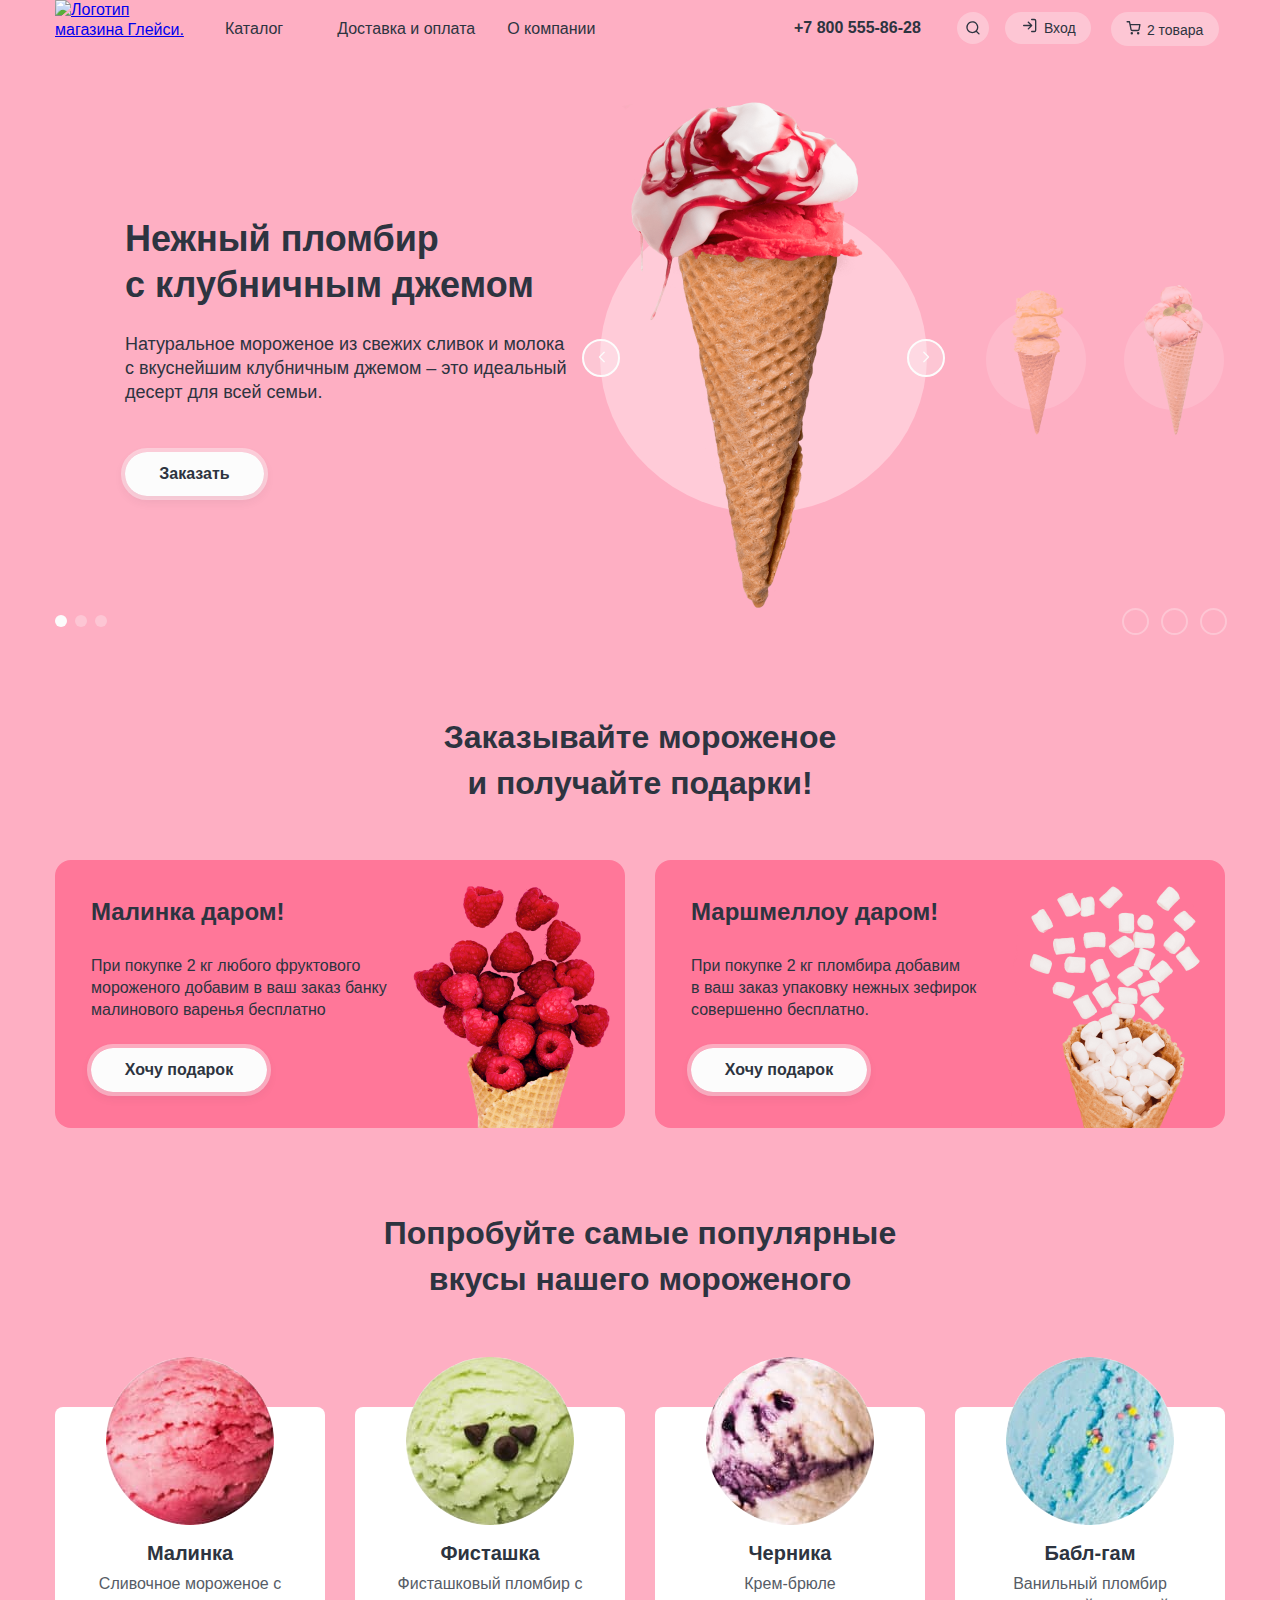
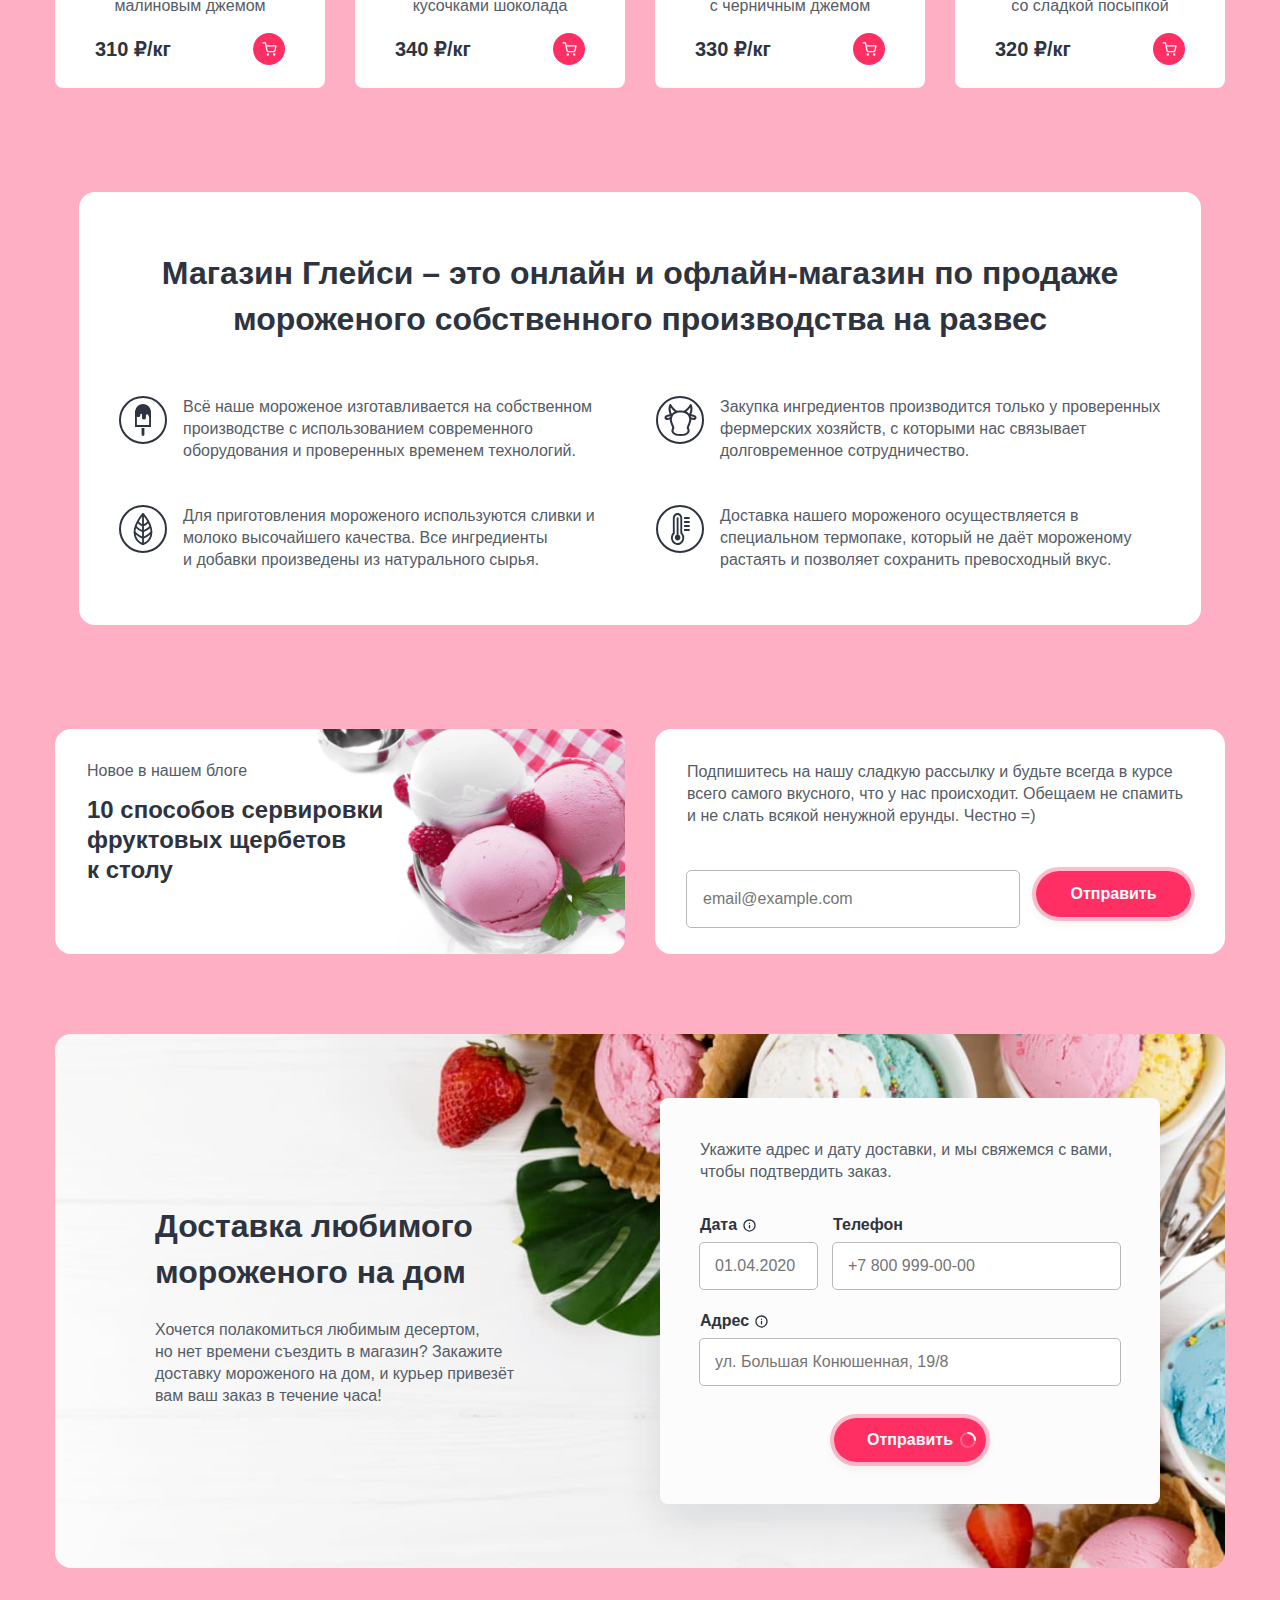
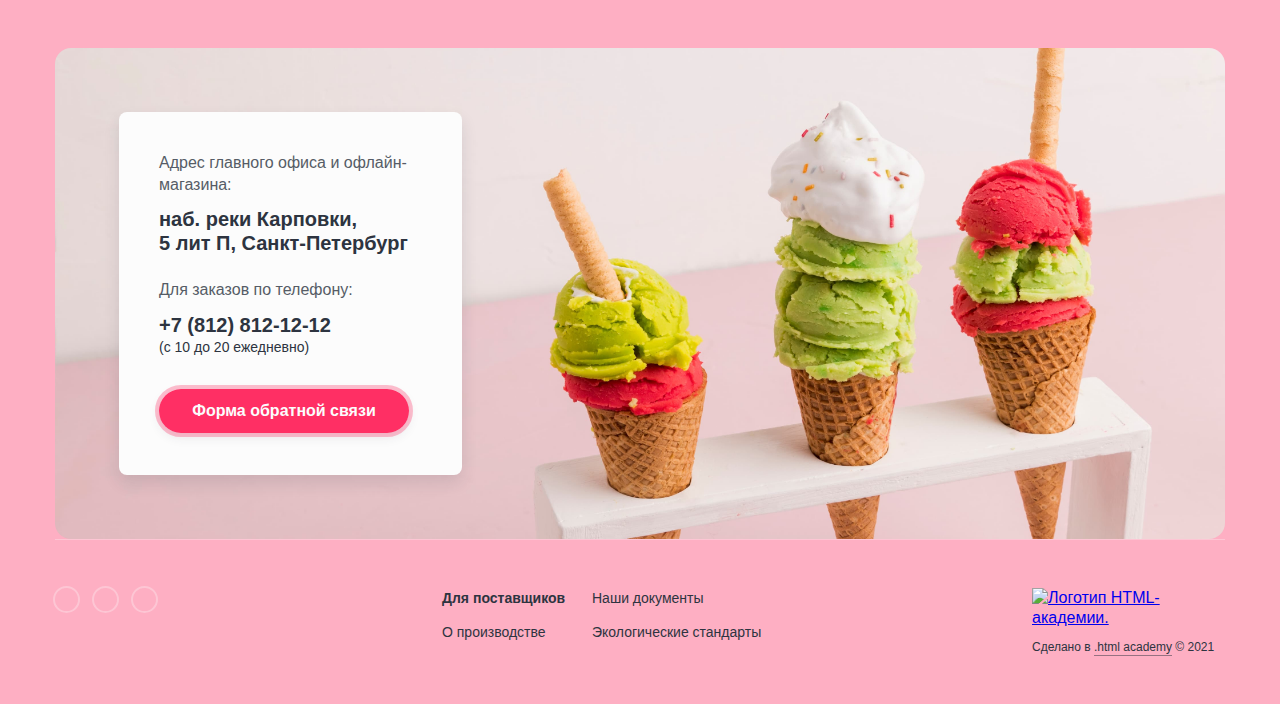
==== commit 58f44cf9: "select effects added" ====
--- a/index.html
+++ b/index.html
@@ -11,7 +11,7 @@
       </head>
 
       <body>
-        <div class="page-container">
+        <div class="page-container ">
           <div class="content-wrapper">
             <header class="page-header">
               <h1 class="visually-hidden">Магазин мороженого Глейси.</h1>
@@ -27,12 +27,13 @@
                     <a class="navigation-item-link navigation-link-catalog" href="#">Каталог
                     </a>
                     <div class="subcatalog-wrapper">
+
                       <ul class="subcatalog">
                         <li class="subcatalog-item subcatalog-item-new">
                           <a href="#" class="subcatalog-item-link">Новинки</a>
                         </li>
                         <li class="subcatalog-item">
-                          <a href="#" class="subcatalog-item-link">Сливочное</a>
+                          <a href="catalog.html" class="subcatalog-item-link">Сливочное</a>
                         </li>
                         <li class="subcatalog-item">
                           <a href="#" class="subcatalog-item-link">Щербеты</a>
@@ -55,8 +56,9 @@
                 </ul>
               </nav>
               <nav class="user-navigation">
-                <a class="phonenumber-link" href="tel:+78005558628">+7 800 555-86-28</a>
-
+                <div class="phonenumber-link-wrapper">
+                  <a class="phonenumber-link" href="tel:+78005558628">+7 800 555-86-28</a>
+                </div>
                 <ul class="header-entry-list">
                   <li class="user-navigation-item">
                     <a class="user-navigation-link user-navigation-search" href="#">
@@ -65,12 +67,12 @@
                         <path fill-rule="evenodd" clip-rule="evenodd"
                           d="M1.663 6.188a4.667 4.667 0 1 1 8.028 3.237.674.674 0 0 0-.124.124 4.667 4.667 0 0 1-7.904-3.361Zm8.412 4.688a6 6 0 1 1 .943-.943l2.45 2.45a.667.667 0 1 1-.943.943l-2.45-2.45Z" />
                       </svg>
-                      <span class="visually-hidden"> Кнопка поиска по сайту</span>
+                      <span class="visually-hidden"> Кнопка поиска по сайту.</span>
                     </a>
                     <div class="search-form-wrapper">
                       <form class="header-search-form" action="https://echo.htmlacademy.ru/" method="get">
-                        <input class="search-form-input" name="form-search" type="text" id="form-search"
-                          placeholder="Поиск по сайту" required>
+                        <input class="search-form-input input-field-state" name="form-search" type="text"
+                          id="form-search" placeholder="Поиск по сайту" required>
                         <label class="visually-hidden" for="form-search">Поиск товара на сайте</label>
                         <button class="header-form-button" type="button">
                           <span class="visually-hidden">Сбросить</span>
@@ -91,18 +93,18 @@
                       <section class="popover-auth">
                         <h2 class="popover-auth-caption">Личный кабинет</h2>
                         <form class="auth-form" action="https://echo.htmlacademy.ru/" method="post">
-                          <p class="field-group auth-login-group">
+                          <div class="field-group auth-login-group">
                             <label for="auth-login" class="visually-hidden"></label>
-                            <input class="auth-form-field" type="email" id="auth-login" name="auth-login"
-                              placeholder="Введите логин" required>
-                          </p>
-                          <p class="field-group auth-password-group">
+                            <input class="auth-form-field input-field-state" type="email" id="auth-login"
+                              name="auth-login" placeholder="Введите логин" required>
+                          </div>
+                          <div class="field-group auth-password-group">
                             <label for="auth-password" class="visually-hidden"></label>
-                            <input class="auth-form-field" type="password" id="auth-password" name="auth-password"
-                              placeholder="Введите пароль" required>
-                          </p>
-
-                          <button class="popover-auth-button" type="submit">Войти</button>
+                            <input class="auth-form-field input-field-state" type="password" id="auth-password"
+                              name="auth-password" placeholder="Введите пароль" required>
+                          </div>
+
+                          <button class="popover-auth-button button" type="submit">Войти</button>
                           <div class="form-register-wrapper">
                             <a href="#" class="auth-form-recovery">Забыли пароль?</a>
                             <a href="#" class="auth-form-register">Регистрация</a>
@@ -154,15 +156,15 @@
                                   <span class="cart-product-quantity">1,5 кг х 320 ₽</span>
                                 </div>
                               </a>
-                              <p class="cart-product-price">480 ₽</p>
+                              <span class="cart-product-price">480 ₽</span>
                               <button class="cart-product-button" type="button">
                                 <span class="visually-hidden">Удалить товар из корзины.</span>
                               </button>
                             </li>
                           </ul>
                           <div class="cart-order-wrapper">
-                            <button type="submit" class="cart-form-button">Оформить заказ</button>
-                            <span class="">Итого: 790 ₽</span>
+                            <button type="submit" class="cart-form-button button">Оформить заказ</button>
+                            <span class="cart-total-price">Итого: 790 ₽</span>
                           </div>
                         </form>
                         <div class="cart-popover-empty">Ваша корзина пока пуста</div>
@@ -177,61 +179,70 @@
               <section class="welcome-slider">
                 <h2 class="visually-hidden">Демонстрация мороженого.</h2>
                 <div class="slider-screen">
-                  <button class="slider-button-arrow previous-button">
-                    <span class="visually-hidden">Предыдущий слайд</span>
-                  </button>
-
-                  <button class="slider-button-arrow next-button">
-                    <span class="visually-hidden">Следующий слайд</span>
-                  </button>
-                  <ul class="slider-screen-list">
-                    <li class="slider-screen-item">
-                      <div class="ice-cream-desc ice-cream-desc-current">
-                        <h3 class="ice-cream-caption">Нежный пломбир
-                          с&nbsp;клубничным джемом</h3>
-                        <p class="ice-cream-text">Натуральное мороженое из свежих сливок
-                          и&nbsp;молока с вкуснейшим клубничным джемом – это идеальный десерт для всей семьи. </p>
-                        <a class="slider-order-link link link-spinner-button " href="#">Заказать</a>
-                      </div>
-                      <div class="slider-img-wrapper">
-                        <a href="#" class="slider-img-link slider-img-link-current">
-                          <img class="slider-img slider-image-strawberry" src="images/strawberry-ice-cream-large.png"
-                            width="328" height="507" alt="Клубничное мороженое.">
-                        </a>
-                      </div>
-                    </li>
-
-                    <li class="slider-screen-item">
-                      <div class="ice-cream-desc">
-                        <h3 class="ice-cream-caption">Сливочное мороженое со вкусом банана</h3>
-                        <p class="ice-cream-text">Сливочное мороженое с ярким банановым вкусом подарит вам свежесть и
-                          наслаждение даже в самый жаркий летний день. </p>
-                        <a class="slider-order-link">Заказать</a>
-                      </div>
-                      <div class="slider-img-wrapper ">
-                        <a href="#" class="slider-img-link">
-                          <img class="slider-img slider-image-banana" src="images/banana-ice-cream-large.png"
-                            width="328" height="507" alt="Банановое мороженое.">
-                        </a>
-                      </div>
-                    </li>
-
-                    <li class="slider-screen-item">
-                      <div class="ice-cream-desc">
-                        <h3 class="ice-cream-caption">Карамельный пломбир
-                          с маршмеллоу</h3>
-                        <p class="ice-cream-text">Необычный сладкий десерт с карамельным топпингом и кусочками зефира
-                          завоюет сердца сладкоежек всех возрастов. </p>
-                        <a class="slider-order-link">Заказать</a>
-                      </div>
-                      <div class="slider-img-wrapper">
-                        <a href="#" class="slider-img-link">
-                          <img class="slider-img slider-image-banana" src="images/caramel-ice-cream-large.png"
-                            width="328" height="507" alt="Карамельное мороженое.">
-                        </a>
-                      </div>
-                    </li>
-                  </ul>
+                  <div class="slider-screen-buttons-wrapper">
+                    <button class="slider-button-arrow previous-button" type="button">
+                      <span class="visually-hidden">Предыдущий слайд</span>
+                      <svg width="7" height="12" viewBox="0 0 7 12" fill="none" xmlns="http://www.w3.org/2000/svg">
+                        <path fill-rule="evenodd" clip-rule="evenodd"
+                          d="M5.71 11.14a.66.66 0 0 0 .94-.95L2.45 6l4.2-4.2a.66.66 0 1 0-.94-.94L1.04 5.52a.67.67 0 0 0 0 .94l4.67 4.68Z" />
+                        </svg>
+                    </button>
+                    <button class="slider-button-arrow next-button" type="button">
+                      <svg width="7" height="12" viewBox="0 0 7 12" fill="none" xmlns="http://www.w3.org/2000/svg">
+                        <path fill-rule="evenodd" clip-rule="evenodd"
+                          d="M1.29.865a.665.665 0 1 0-.94.94l4.2 4.201-4.2 4.202a.665.665 0 0 0 .94.94L5.958 6.48l.003-.003c.26-.26.26-.681 0-.94L1.29.864Z" />
+                        </svg>
+                      <span class="visually-hidden">Следующий слайд</span>
+                    </button>
+                    <ul class="slider-screen-list">
+                      <li class="slider-screen-item slider-screen-item-current ">
+                        <div class="ice-cream-desc">
+                          <h3 class="ice-cream-caption">Нежный пломбир
+                            с&nbsp;клубничным джемом</h3>
+                          <p class="ice-cream-text">Натуральное мороженое из свежих сливок
+                            и&nbsp;молока с вкуснейшим клубничным джемом – это идеальный десерт для всей семьи. </p>
+                          <a class="slider-order-link link " href="#">Заказать</a>
+                        </div>
+                        <div class="slider-img-wrapper">
+                          <a href="#" class="slider-img-link">
+                            <img class="slider-img slider-image-strawberry" src="images/strawberry-ice-cream-large.png"
+                              width="328" height="507" alt="Клубничное мороженое.">
+                          </a>
+                        </div>
+                      </li>
+
+                      <li class="slider-screen-item">
+                        <div class="ice-cream-desc">
+                          <h3 class="ice-cream-caption">Сливочное мороженое со вкусом банана</h3>
+                          <p class="ice-cream-text">Сливочное мороженое с ярким банановым вкусом подарит вам свежесть и
+                            наслаждение даже в самый жаркий летний день. </p>
+                          <a class="slider-order-link">Заказать</a>
+                        </div>
+                        <div class="slider-img-wrapper ">
+                          <a href="#" class="slider-img-link">
+                            <img class="slider-img slider-image-banana" src="images/banana-ice-cream-large.png"
+                              width="328" height="507" alt="Банановое мороженое.">
+                          </a>
+                        </div>
+                      </li>
+
+                      <li class="slider-screen-item">
+                        <div class="ice-cream-desc">
+                          <h3 class="ice-cream-caption">Карамельный пломбир
+                            с маршмеллоу</h3>
+                          <p class="ice-cream-text">Необычный сладкий десерт с карамельным топпингом и кусочками зефира
+                            завоюет сердца сладкоежек всех возрастов. </p>
+                          <a class="slider-order-link">Заказать</a>
+                        </div>
+                        <div class="slider-img-wrapper">
+                          <a href="#" class="slider-img-link">
+                            <img class="slider-img slider-image-banana" src="images/caramel-ice-cream-large.png"
+                              width="328" height="507" alt="Карамельное мороженое.">
+                          </a>
+                        </div>
+                      </li>
+                    </ul>
+                  </div>
 
                   <div class="slider-dots-wrapper">
                     <ol class="slider-dots-list">
@@ -280,10 +291,10 @@
 
               <section class="promotion-about">
                 <h2 class="visually-hidden">Информация об акциях и скидках.</h2>
-                <p class="promotion-slogan slogan">Заказывайте мороженое<br>и получайте подарки!</p>
+                <p class="promotion-slogan slogan">Заказывайте мороженое и&nbsp;получайте подарки!</p>
                 <div class="promotion-description promotion-desc-raspberry">
                   <h3 class="promotion-caption">Малинка даром!</h3>
-                  <p class="promotion-text">При покупке 2 кг любого фруктового мороженого добавим в ваш заказ банку
+                  <p class="promotion-text">При покупке 2 кг любого фруктового мороженого добавим в&nbsp;ваш заказ банку
                     малинового варенья бесплатно</p>
                   <a href="#" class="promotion-button link">Хочу подарок</a>
                 </div>
@@ -291,14 +302,14 @@
                 <div class="promotion-description promotion-desc-marshmallow
                 ">
                   <h3 class="promotion-caption">Маршмеллоу даром!</h3>
-                  <p class="promotion-text">При покупке 2 кг пломбира добавим в ваш заказ упаковку нежных зефирок
+                  <p class="promotion-text">При покупке 2 кг пломбира добавим в&nbsp;ваш заказ упаковку нежных зефирок
                     совершенно бесплатно.</p>
                   <a href="#" class="promotion-button link">Хочу подарок</a>
                 </div>
               </section>
               <section class="product-presentation">
                 <h2 class=visually-hidden>Презентация товара</h2>
-                <p class="product-presentation-slogan slogan">Попробуйте самые популярные<br>вкусы нашего мороженого</p>
+                <p class="product-presentation-slogan slogan">Попробуйте самые популярные вкусы нашего мороженого</p>
                 <ul class="products-list">
                   <li class="products-list-item">
                     <a href="#" class="products-item-link">
@@ -306,8 +317,6 @@
                         <img class="product-item-img" src="images/product-presentation-raspberry.jpg"
                           alt="Мороженое малиновое.">
                       </div>
-                    </a>
-                    <a class="product-caption-link" href="#">
                       <h3 class="products-item-caption">Малинка</h3>
                     </a>
                     <p class="products-item-desc">Сливочное мороженое с малиновым джемом</p>
@@ -317,19 +326,18 @@
                         <svg class="cart-icon" width="15" height="14" viewBox="0 0 15 14" fill="none"
                           xmlns="http://www.w3.org/2000/svg" role="img" aria-label="Поместить в корзину.">
                           <path fill-rule="evenodd" clip-rule="evenodd"
-                            d="M1.167.25a.667.667 0 1 0 0 1.333h1.77l.468 2.336a.664.664 0 0 0 .011.053l.967 4.833a1.826 1.826 0 0 0 1.819 1.47h5.62a1.826 1.826 0 0 0 1.819-1.47l.001-.005.927-4.861a.667.667 0 0 0-.655-.792H4.611L4.138.786A.667.667 0 0 0 3.484.25H1.167ZM5.69 8.544 4.878 4.48h8.23l-.775 4.067a.492.492 0 0 1-.492.395H6.183a.492.492 0 0 1-.492-.397Zm-1.134 3.961a1.246 1.246 0 1 1 2.492 0 1.246 1.246 0 0 1-2.492 0Zm6.374 0a1.246 1.246 0 1 1 2.491 0 1.246 1.246 0 0 1-2.491 0Z" />
+                            d="M1.167.25a.667.667 0 1 0 0 1.333h1.77l.468 2.336a.664.664 0 0 0 .011.053l.967 4.833a1.826 1.826 0 0 0 1.819 1.47h5.62a1.826 1.826 0 0 0 1.819-1.47l.001-.005.927-4.861a.667.667 0 0 0-.655-.792H4.611L4.138.786A.667.667 0 0 0 3.484.25H1.167ZM5.69 8.544 4.878 4.48h8.23l-.775 4.067a.492.492 0 0 1-.492.395H6.183a.492.492 0 0 1-.492-.397Zm-1.134 3.961a1.246 1.246 0 1 1 2.492 0 1.246 1.246 0 0 1-2.492 0Zm6.374 0a1.246 1.246 0 1 1 2.491 0 1.246 1.246 0 0 1-2.491 0Z">
+                          </path>
                         </svg>
                       </a>
                     </div>
-
-                  </li>
+                  </li>
+
                   <li class="products-list-item">
                     <a href="#" class="products-item-link">
                       <div class="product-img-wrapper">
                         <img class="product-item-img" src="images/pistachio-ice-cream.jpg" alt="Мороженое фисташковое.">
                       </div>
-                    </a>
-                    <a class="product-caption-link" href="#">
                       <h3 class="products-item-caption">Фисташка</h3>
                     </a>
                     <p class="products-item-desc">Фисташковый пломбир с кусочками шоколада</p>
@@ -350,12 +358,11 @@
                       <div class="product-img-wrapper">
                         <img src="images/blueberry-ice-cream.jpg" alt="Черничное мороженое." class="product-item-img">
                       </div>
-                    </a>
-                    <a class="product-caption-link" href="#">
+
                       <h3 class="products-item-caption">Черника</h3>
                     </a>
                     <p class="products-item-desc">Крем-брюле
-                      с черничным джемом</p>
+                      с&nbsp;черничным джемом</p>
                     <div class="products-price-wrapper">
                       <span class="products-price">330 ₽/кг</span>
                       <a class="products-cart-icon" href="#">
@@ -374,12 +381,10 @@
                         <img src="images/bubble-gum-ice-cream.jpg" alt="Мороженое со вкусом bubble-gum."
                           class="product-item-img">
                       </div>
-                    </a>
-                    <a class="product-caption-link" href="#">
                       <h3 class="products-item-caption">Бабл-гам</h3>
                     </a>
                     <p class="products-item-desc">Ванильный пломбир
-                      со сладкой посыпкой</p>
+                      со&nbsp;сладкой посыпкой</p>
                     <div class="products-price-wrapper">
                       <span class="products-price">320 ₽/кг</span>
                       <a class="products-cart-icon" href="#">
@@ -390,9 +395,7 @@
                         </svg>
                       </a>
                     </div>
-
-                  </li>
-
+                  </li>
                 </ul>
               </section>
               <section class="production-about">
@@ -406,11 +409,11 @@
                   <p class="production-about-text about-suppliers">
                     Закупка ингредиентов производится только
                     у&nbsp;проверенных фермерских хозяйств, с которыми
-                    нас связывает долговременное сотрудничество.
+                    нас&nbsp;связывает долговременное сотрудничество.
                   </p>
                   <p class="production-about-text about-ingredients">
                     Для приготовления мороженого используются сливки и молоко высочайшего качества. Все ингредиенты
-                    и добавки произведены из натурального сырья.
+                    и&nbsp;добавки произведены из натурального сырья.
                   </p>
                   <p class="production-about-text about-temperature">
                     Доставка нашего мороженого осуществляется в специальном термопаке, который не даёт мороженому
@@ -422,18 +425,21 @@
               <div class="subscribe-wrapper">
                 <section class="blog">
                   <span class="blog-row">Новое в нашем блоге</span>
-                  <h2 class="about-searving-caption">10 способов сервировки фруктовых щербетов к&nbsp;столу</h2>
+                  <a href="#" class="about-searving-caption-link">
+                    <h2 class="about-searving-caption">10 способов сервировки фруктовых щербетов к&nbsp;столу</h2>
+                  </a>
                 </section>
                 <section class="subscribe">
                   <div class="subscribe-box">
                     <h2 class="visually-hidden">Подписка на рассылку</h2>
-                    <p class="subscribe-text">Подпишитесь на нашу сладкую рассылку и будьте всегда в курсе всего самого
+                    <p class="subscribe-text">Подпишитесь на нашу сладкую рассылку и будьте всегда в&nbsp;курсе всего
+                      самого
                       вкусного, что у нас происходит. Обещаем не спамить и не слать всякой ненужной ерунды. Честно =)
                     </p>
                     <form class="subscribe-form" action="https://echo.htmlacademy.ru/" method="get">
                       <label class="visually-hidden" for="subscribe-input">Поле ввода имейла</label>
-                      <input class="subscribe-input" name="subscribe-input" id="subscribe-input" type="email"
-                        placeholder="email@example.com" required>
+                      <input class="subscribe-input input-field-state" name="subscribe-input" id="subscribe-input"
+                        type="email" placeholder="email@example.com" required>
                       <button class="subscribe-button button" type="submit">Отправить</button>
                     </form>
                   </div>
@@ -442,29 +448,39 @@
               <section class="delivery">
                 <div class="delivery-desc-wrapper">
                   <h2 class="delivery-caption">Доставка любимого мороженого на дом</h2>
-                  <p class="delivery-desc">Хочется полакомиться любимым десертом,<br> но нет времени съездить в магазин?
-                    Закажите<br>доставку мороженого на дом, и курьер<br> привезёт вам ваш заказ в течение часа!</p>
+                  <p class="delivery-desc">Хочется полакомиться любимым десертом, но&nbsp;нет времени съездить в
+                    магазин?
+                    Закажите доставку мороженого на дом, и курьер привезёт вам ваш заказ в течение часа!</p>
                 </div>
                 <div class="delivery-form-wrapper">
                   <p class="delivery-text">Укажите адрес и дату доставки, и мы свяжемся с&nbsp;вами, чтобы подтвердить
                     заказ.</p>
                   <form class="delivery-form" action="https://echo.htmlacademy.ru/" method="post">
                     <p class="field-group delivery-form-date">
-                      <label class="form-label form-label-date" for="delivery-date"> Дата</label>
-                      <input class="form-field" type="text" id="delivery-date" name="delivery-date"
+                      <label class="form-label form-label-date" for="delivery-date">
+                        <a class="tooltip-link" href="#">Дата
+                          <span class="tooltip-text">Введите дату</span>
+
+                        </a>
+                      </label>
+                      <input class="form-field input-field-state" type="text" id="delivery-date" name="delivery-date"
                         placeholder="01.04.2020" required>
                     </p>
                     <p class="field-group delivery-form-phone">
                       <label class="form-label" for="phone-info">Телефон</label>
-                      <input class="form-field" type="text" id="phone-info" placeholder="+7 800 999-00-00"
-                        name="delivery-phone" required>
+                      <input class="form-field input-field-state" type="text" id="phone-info"
+                        placeholder="+7 800 999-00-00" name="delivery-phone" required>
                     </p>
                     <p class="field-group delivery-form-address">
-                      <label class="form-label form-label-address" for="address-info">Адрес</label>
-                      <input class="form-field" type="text" id="address-info" placeholder="ул. Большая Конюшенная, 19/8"
-                        name="delivery-address" required>
+                      <label class="form-label form-label-address" for="address-info">
+                        <a class="tooltip-link" href="#">Адрес
+                          <span class="tooltip-text">Введите название улицы, дома и квартиры</span>
+                        </a>
+                      </label>
+                      <input class="form-field input-field-state" type="text" id="address-info"
+                        placeholder="ул. Большая Конюшенная, 19/8" name="delivery-address" required>
                     </p>
-                    <button class="delivery-form-button button">Отправить</button>
+                    <button class="delivery-form-button spinner-button button">Отправить</button>
                   </form>
                 </div>
               </section>
@@ -472,10 +488,10 @@
               <section class="contacts">
                 <h2 class="visually-hidden">Контакты компании Глейси.</h2>
                 <div class="contacts-wrapper">
-                  <h3 class="address-caption">Адрес главного офиса и офлайн-магазина:</h3>
+                  <h3 class="address-caption">Адрес главного офиса и&nbsp;офлайн-магазина:</h3>
                   <address class="address">
                     <p class="address-info">
-                      наб. реки Карповки,<br>5 лит П, Санкт-Петербург
+                      наб. реки Карповки, <br> 5 лит П, Санкт-Петербург
                     </p>
                     <p class="contacts-phone-text">Для заказов по телефону:</p>
                     <a class="contacts-phone" href="tel.:+78128121212">+7 (812) 812-12-12</a>
@@ -506,38 +522,63 @@
                   </li>
                 </ul>
               </div>
-              <div class="footer-about-wrapper">
-                <ul class="about-production-list">
-                  <li class="about-production-item">
-                    <a href="#" class="about-production-link production-link-heart">Для поставщиков</a>
-                  </li>
-                  <li class="about-production-item">
-                    <a href="#" class="about-production-link">
-                      О производстве
-                    </a>
-                  </li>
-                </ul>
-                <ul class="about-documents">
-                  <li class="about-documents-item">
-                    <a href="#" class="about-documents-link">Наши документы</a>
-                  </li>
-                  <li class="about-documents-item">
-                    <a href="#" class="about-documents-link">Экологические стандарты</a>
-                  </li>
-                </ul>
-              </div>
+
+              <ul class="about-production-list">
+                <li class="about-production-item about-production-item-heart">
+                  <a href="#" class="about-production-link production-link-heart">Для поставщиков</a>
+                </li>
+
+                <li class="about-production-item">
+                  <a href="#" class="about-production-link">Наши документы</a>
+                </li>
+                <li class="about-production-item">
+                  <a href="#" class="about-production-link">
+                    О производстве
+                  </a>
+                </li>
+                <li class="about-production-item">
+                  <a href="#" class="about-production-link">Экологические стандарты</a>
+                </li>
+              </ul>
+
+
               <div class="html-academy-about">
                 <a class="htmlacademy-logo-link" href="https://htmlacademy.ru/">
                   <img class="html-academy-logo" src="images/logo-htmlacademy.svg" width="93" height="27"
                     alt="Логотип HTML-академии.">
                 </a>
                 <a class="copyright-row" href="https://htmlacademy.ru/">
-                  Сделано в .html academy © 2021</a>
+                  Сделано в <span class="copyright-row-text">.html academy</span> © 2021</a>
               </div>
             </footer>
           </div>
         </div>
 
+        <!--МОДАЛЬНОЕ ОКНО-->
+        <div class="modal-container modal-container-close">
+
+          <form class="modal-form" action="https://echo.htmlacademy.ru/" method="post">
+            <button class="modal-close-button" type="button">
+              <span class="visually-hidden">Кнопка закрытия формы обратной связи.</span>
+            </button>
+            <h2 class="visually-hidden">Форма обратной связи.</h2>
+            <p class="modal-form-slogan">Мы обязательно ответим вам!</p>
+            <label for="name" class="visually-hidden">Введите Ваше Имя и Фамилию.</label>
+            <input class="input-name input-field-state" type="text" name="name" id="name" placeholder="Имя и фамилия"
+              required>
+
+            <label for="email" class="visually-hidden">Введите Ваш Имейл</label>
+            <input class="email-input input-field-state" type="text" name="email" id="email"
+              placeholder="email@example.com" required>
+
+            <label class="visually-hidden" for="modal-text">Введите Ваш вопрос.</label>
+            <textarea class="modal-text input-field-state" name="modal-text" id="modal-text" cols="30" rows="10"
+              placeholder="В свободной форме" required></textarea>
+            <button class="modal-button  button" type="submit">Отправить</button>
+          </form>
+
+        </div>
+        <script src="scripts/script.js"></script>
       </body>
 
     </html>
--- a/styles/style.css
+++ b/styles/style.css
@@ -33,7 +33,7 @@
 }
 
 body {
-  height: 100%;
+  min-height: 100%;
   padding: 0;
   margin: 0;
   font-family: "Inter", sans-serif;
@@ -62,8 +62,16 @@
   min-height: 100%;
 }
 
+.page-container__blue-theme {
+  background-color: rgba(105, 169, 255, 1);
+}
+
+.page-container__orange-theme {
+  background-color: rgba(252, 200, 80, 1);
+}
+
 .content-wrapper {
-  min-height: 100%;
+  min-height: 100vh;
   width: 1170px;
   margin: 0 auto;
   display: flex;
@@ -74,13 +82,13 @@
   flex-grow: 1;
 }
 
-.class {
-  background-color: red;
-}
-
 .page-header-link {
   display: inline-block;
-  margin-right: 16px;
+  margin-right: 17px;
+}
+
+.page-header-link:focus-visible {
+  outline-offset: -2px;
 }
 
 .header-logo {
@@ -105,10 +113,12 @@
   margin: 0;
   list-style-type: none;
   align-items: flex-start;
+  padding-top: 13px;
 }
 
 .user-navigation {
   display: flex;
+  padding-top: 12px;
   /*flex-wrap: wrap;*/
   width: 430px;
   align-items: flex-start;
@@ -117,7 +127,7 @@
 
 .header-entry-list {
   display: flex;
-  padding: 13px 0 0 0;
+  padding: 0;
   margin: 0;
   list-style-type: none;
   flex-wrap: wrap;
@@ -127,8 +137,8 @@
 .subcatalog {
   margin: 0;
   list-style-type: none;
-  width: 135px;
-  padding: 8px 0;
+  width: 136px;
+  padding: 10px 0 7px 0;
   background-color: rgba(252, 252, 252, 1);
   border-radius: 4px;
 }
@@ -142,6 +152,34 @@
   text-decoration: none;
 }
 
+.subcatalog-item-new {
+  position: relative;
+  margin-bottom: 5px;
+}
+
+.subcatalog-item-new .subcatalog-item-link {
+  font-size: 14px;
+  line-height: 20px;
+  font-weight: 700;
+  padding-bottom: 12px;
+}
+
+.subcatalog-item-new .subcatalog-item-link::after {
+  content: "";
+  display: block;
+  width: calc(100% - 32px);
+  height: 1px;
+  background-color: rgba(185, 185, 185, 1);
+  position: absolute;
+  z-index: 3;
+  left: 16px;
+  top: calc(100% - 1px);
+}
+
+.subcatalog-item-new:hover {
+  background-color: rgba(255, 203, 216, 1);
+}
+
 .subcatalog-item-link:hover {
   background-color: rgba(255, 203, 216, 1);
 }
@@ -159,8 +197,9 @@
 .subcatalog-wrapper {
   display: none;
   position: absolute;
-  padding-top: 10px;
+  padding-top: 9px;
   top: 100%;
+  left: 1px;
   z-index: 2;
 }
 
@@ -169,17 +208,24 @@
   color: rgba(45, 52, 64, 1);
   text-decoration: none;
   font-weight: 700;
-  padding-top: 17px;
-  padding-bottom: 17px;
+  padding-top: 6px;
+  padding-bottom: 4px;
   width: 150px;
   flex-shrink: 0;
 }
 
+.contacts-phone:hover,
+.phonenumber-link:hover,
+.about-production-link:hover {
+  opacity: 0.7;
+}
+
 .navigation-item-link {
-  padding: 18px 16px;
+  padding: 6px 16px;
   display: inline-block;
   text-decoration: none;
   color: inherit;
+  max-width: 179px;
 }
 
 .user-navigation-link {
@@ -221,8 +267,8 @@
   background-repeat: no-repeat;
   background-position: center center;
   position: absolute;
-  right: 17px;
-  top: 24px;
+  right: 18px;
+  top: 12px;
 }
 
 .navigation-link-catalog:hover::after,
@@ -295,13 +341,13 @@
 }
 
 .user-navigation-entry {
-  padding: 6px 15px 6px 20px;
+  padding: 6px 15px 6px 18px;
   border-radius: 30px;
-
+  max-width: 100px;
 }
 
 .user-navigation-cart {
-  padding: 5px 16px 7px 16px;
+  padding: 8px 16px 6px 15px;
   border-radius: 30px;
 }
 
@@ -317,7 +363,8 @@
 
 /*FOOTER*/
 .socials-wrapper {
-  width: 364px;
+  width: 363px;
+  padding-right: 10px;
 }
 
 .slider-socials-list,
@@ -382,38 +429,52 @@
   flex-wrap: wrap;
   padding-top: 48px;
   padding-bottom: 48px;
-}
-
-.footer-about-wrapper {
+  border-top: 1px solid rgba(252, 252, 252, 0.3);
+}
+
+/*.footer-about-wrapper {
   display: flex;
   flex-wrap: wrap;
-  width: 609px;
+  width: 613px;
   column-gap: 24px;
-}
+  padding-right: 10px;
+}*/
 
 .html-academy-about {
   width: 193px;
-}
-
-.about-production-list,
-.about-documents {
+  margin-left: auto;
+}
+
+.about-production-list {
   padding: 0;
   margin: 0;
   list-style-type: none;
-}
-
-.about-production-link,
-.about-documents-link {
+  display: grid;
+  grid-template-columns: 150px 210px;
+  /*column-gap: 10px;*/
+}
+
+.about-production-link {
   text-decoration: none;
   font-size: 14px;
   color: inherit;
+  grid-column: 2/3;
+}
+
+.about-production-item {
+  margin-bottom: 7px;
+  display: grid;
+  grid-template-columns: 24px 1fr;
+
+
+  /* position: relative;*/
 }
 
 .production-link-heart {
   font-weight: 700;
 }
 
-.production-link-heart::before {
+.about-production-item-heart::before {
   content: "";
   display: inline-block;
   width: 14px;
@@ -421,10 +482,12 @@
   background-image: url("../images/footer-heart-icon.svg");
   background-repeat: no-repeat;
   background-position: center center;
+  align-self: center;
 }
 
 .htmlacademy-logo-link {
   display: inline-block;
+  margin-bottom: 8px;
 }
 
 .copyright-row {
@@ -435,6 +498,11 @@
   text-decoration: none;
 }
 
+.copyright-row-text {
+  display: inline-block;
+  border-bottom: 1px solid rgba(45, 52, 64, 0.5);
+}
+
 .academy-copyright-link {
   font-size: 12px;
   line-height: 16px;
@@ -451,27 +519,81 @@
   z-index: 4;
   padding-top: 10px;
   right: 0;
-  top: 100%;
+  top: calc(100% - 5px);
+
 }
 
 .header-search-form {
   width: 356px;
   /*padding: 24px 16px;*/
   position: relative;
+  padding: 25px 17px 25px 17px;
+  background-color: rgba(255, 255, 255, 1);
+  border-radius: 4px;
+  box-shadow: 0 8px 16px rgba(45, 52, 64, 0.12);
 }
 
 .search-form-input {
-  padding: 10px;
+  padding: 13px 16px;
   width: 100%;
   border: none;
   outline: 1px solid rgba(185, 185, 185, 1);
   border-radius: 4px;
-}
-
-.search-form-input:not(:placeholder-shown) {
+  font-size: 16px;
+  line-height: 20px;
+  font-weight: 400;
+  color: rgba(185, 185, 185, 1);
+  background-color: rgba(255, 255, 255, 1);
+  font-family: inherit;
+}
+
+.search-form-input::placeholder {
+  font-size: 16px;
+  line-height: 20px;
+  color: rgba(185, 185, 185, 0.7);
+}
+
+.input-field-state:not(:placeholder-shown) {
   color: rgba(45, 52, 64, 1);
   outline: 1px solid rgba(185, 185, 185, 1);
   border-radius: 4px;
+}
+
+.input-field-state:hover {
+  color: rgba(45, 52, 64, 1);
+  outline: 1px solid rgba(45, 52, 64, 1);
+}
+
+.input-field-state:hover::placeholder {
+  color: rgba(45, 52, 64, 1);
+}
+
+.input-field-state:focus {
+  outline: 2px solid rgba(45, 52, 64, 1);
+  color: rgba(45, 52, 64, 1);
+}
+
+/*ошибка поля ввода*/
+.error-input {
+  outline: 1px solid rgba(234, 84, 84, 1);
+  color: rgba(45, 52, 64, 1);
+}
+
+.error-input:hover {
+  outline: 2px solid rgba(234, 84, 84, 1);
+  color: rgba(45, 52, 64, 1);
+}
+
+.input-field-state:disabled {
+  outline: 1px solid rgba(185, 185, 185, 1);
+  background-color: rgba(231, 231, 231, 1);
+  color: rgba(45, 52, 64, 0.65);
+}
+
+.input-field-state:disabled:hover {
+  outline: 1px solid rgba(185, 185, 185, 1);
+  background-color: rgba(231, 231, 231, 1);
+  color: rgba(45, 52, 64, 1);
 }
 
 .header-form-button {
@@ -489,10 +611,13 @@
   display: none;
 }
 
+.header-form-button:hover {
+  opacity: 0.7;
+}
+
 .search-form-input:not(:placeholder-shown)~.header-form-button {
   display: block;
 }
-
 
 .header-form-button:focus {
   outline: 2px solid rgba(0, 0, 0, 1);
@@ -503,6 +628,7 @@
   font-size: 14px;
   margin-bottom: 5px;
   position: relative;
+  max-width: 113px;
 }
 
 .user-navigation-item:hover>.search-form-wrapper {
@@ -529,7 +655,8 @@
 .entry-popover:focus-within>.user-navigation-entry,
 .user-navigation-item:focus-within>.user-navigation-search {
   background-color: rgba(255, 74, 120, 1);
-  outline: 2px solid rgba(0, 0, 0, 1);
+  /*outline: 2px solid rgba(0, 0, 0, 1);*/
+  color: rgba(252, 252, 252, 1);
 }
 
 .user-navigation-item:focus-within svg {
@@ -548,14 +675,15 @@
 .popover-wrapper {
   display: none;
   position: absolute;
-  padding-top: 10px;
+  padding-top: 5px;
   top: 100%;
-  right: 0;
-  z-index: 4;
+  right: 2px;
+  z-index: 6;
 }
 
 .entry-popover {
   position: relative;
+  width: 90px;
 }
 
 .entry-popover:focus-within>.popover-wrapper,
@@ -564,8 +692,8 @@
 }
 
 .popover-auth {
-  width: 420px;
-  padding: 50px;
+  width: 419px;
+  padding: 49px 50px 50px 49px;
   background-color: #ffffff;
   border-radius: 4px;
   box-shadow: 0 15px 40px rgba(45, 52, 64, 0.12);
@@ -574,6 +702,10 @@
 .popover-auth-caption {
   padding: 0;
   margin: 0 0 30px 0;
+  font-size: 24px;
+  line-height: 30px;
+  font-weight: 700;
+  color: inherit;
 }
 
 .field-group {
@@ -583,44 +715,87 @@
 
 .auth-form {
   display: grid;
-  grid-template-columns: 115px 17px 115px 73px;
+  grid-template-columns: 115px 17px 115px 75px;
+  row-gap: 16px;
 }
 
 .auth-login-group {
   grid-column: 1/-1;
-  margin-bottom: 15px;
 }
 
 .auth-form-field {
   width: 100%;
-  padding: 15px;
-  border: 1px solid rgba(185, 185, 185, 1);
+  padding: 15px 13px 13px 13px;
+  border: none;
+  outline: 1px solid rgba(185, 185, 185, 1);
+  outline-offset: -1px;
   border-radius: 4px;
+  font-size: 16px;
+  line-height: 20px;
+  color: inherit;
+  font-weight: 400;
 }
 
 .auth-password-group {
   grid-column: 1/-1;
-  margin-bottom: 30px;
 }
 
 .popover-auth-button {
   grid-column: 1/2;
   background-color: #FF2F64;
-  padding: 13px 0;
+  padding: 12px 5px;
   margin: 0;
   border: none;
   outline: 4px solid rgba(255, 47, 100, 0.3);
   border-radius: 26px;
   box-shadow: 0 4px 12px rgba(45, 52, 64, 0.1);
   cursor: pointer;
+  margin-top: 17px;
+  font-size: 16px;
+  line-height: 20px;
+  font-weight: 700;
+  color: rgba(252, 252, 252, 1);
 }
 
 .form-register-wrapper {
-  grid-column: 3/4;
+  grid-column: 3/5;
+  margin-top: 17px;
+  padding-left: 2px;
+}
+
+.auth-form-recovery,
+.auth-form-register {
+  font-size: 14px;
+  line-height: 20px;
+  color: inherit;
+  font-weight: 400;
+  display: inline-block;
+  text-decoration: none;
+}
+
+.auth-form-recovery:hover,
+.auth-form-register:hover,
+.auth-form-recovery:hover::after,
+.auth-form-register:hover::after {
+  opacity: 0.7;
+}
+
+.auth-form-recovery::after,
+.auth-form-register::after {
+  content: "";
+  display: block;
+  width: 100%;
+  height: 1px;
+  background-color: rgba(45, 52, 64, 1);
+}
+
+.auth-form-recovery {
+  margin-bottom: 4px;
 }
 
 .cart-item {
   position: relative;
+  width: 113px;
 }
 
 .cart-item:focus-within>.cart-popover-wrapper,
@@ -630,14 +805,18 @@
 
 .cart-popover-caption {
   padding: 0;
-  margin: 0 0 30px 0;
+  margin: 0 0 31px 0;
+  font-size: 24px;
+  line-height: 30px;
+  font-weight: 700;
+  color: inherit;
 }
 
 .cart-popover-wrapper {
   position: absolute;
   display: none;
-  z-index: 4;
-  padding-top: 10px;
+  z-index: 6;
+  padding-top: 6px;
   top: 100%;
   right: 0;
 }
@@ -645,7 +824,7 @@
 .cart-popover {
   width: 441px;
   background-color: #ffffff;
-  padding: 54px 47px;
+  padding: 49px 46px 49px 49px;
   border-radius: 4px;
 }
 
@@ -661,19 +840,23 @@
   width: 100%;
   height: 1px;
   background-color: rgba(231, 231, 231, 1);
-  margin-bottom: 25px;
+  margin-bottom: 32px;
 }
 
 .cart-order-wrapper {
   display: flex;
-  justify-content: space-between;
+  flex-wrap: wrap;
 }
 
 .cart-popover-item {
   display: grid;
   grid-template-columns: 46px 113px 68px 104px 15px;
-  align-items: start;
-  margin-bottom: 21px;
+  align-items: center;
+  margin-bottom: 25px;
+}
+
+.cart-popover-item:last-child {
+  margin-bottom: 30px;
 }
 
 .cart-item-link {
@@ -681,6 +864,7 @@
   display: flex;
   column-gap: 15px;
   align-items: flex-start;
+  text-decoration: none;
 }
 
 .cart-caption-wrapper {
@@ -690,10 +874,25 @@
 .cart-product-caption {
   padding: 0;
   margin: 0;
+  font-size: 18px;
+  line-height: 22px;
+  font-weight: 700;
+  color: rgba(45, 52, 64, 1);
+}
+
+.cart-product-quantity {
+  font-size: 14px;
+  color: rgba(185, 185, 185, 1);
+  line-height: 20px;
+  font-weight: 400;
 }
 
 .cart-product-price {
   grid-column: 4/5;
+  font-size: 18px;
+  line-height: 22px;
+  font-weight: 700;
+  color: inherit;
 }
 
 .cart-product-button {
@@ -701,19 +900,43 @@
   background-repeat: no-repeat;
   background-position: center center;
   background-color: transparent;
+  margin: 0;
   width: 10px;
   height: 10px;
   border: none;
+  cursor: pointer;
+  padding: 10px;
+}
+
+.cart-product-caption:hover,
+.cart-product-button:hover {
+  opacity: 0.7;
 }
 
 .cart-form-button {
   background-color: rgba(255, 47, 100, 1);
+  color: rgba(252, 252, 252, 1);
+  font-size: 16px;
+  line-height: 20px;
+  font-weight: 700;
+  border: none;
   display: inline-block;
-  padding: 12px 32px;
+  padding: 12px 12px;
   outline: 4px solid rgba(255, 47, 100, 0.3);
   border-radius: 26px;
   box-shadow: 0 4px 12px rgba(45, 52, 64, 0.1);
   cursor: pointer;
+  width: 198px;
+  margin-right: auto;
+}
+
+.cart-total-price {
+  font-size: 18px;
+  line-height: 22px;
+  font-weight: 700;
+  color: inherit;
+  width: 115px;
+  padding-top: 13px;
 }
 
 /*Корзина, нет товаров*/
@@ -726,36 +949,41 @@
   display: none;
 }
 
-.welcome-slider,
+
 .promotion-about {
-  margin-bottom: 80px;
-}
-
-.slider-screen {
+  margin-bottom: 82px;
+}
+
+.welcome-slider {
+  margin-bottom: 76px;
+}
+
+.slider-screen-buttons-wrapper {
   position: relative;
 }
 
 .next-button {
-  top: 282px;
+  top: 283px;
   right: 280px;
   z-index: 5;
 }
 
 .previous-button {
-  top: 282px;
-  left: 526px;
+  top: 283px;
+  left: 527px;
   z-index: 5;
 }
-
 
 .slider-screen-list {
   padding: 45px 0 0 0;
   margin: 0;
   list-style-type: none;
   display: flex;
-  flex-wrap: wrap;
-  align-items: center;
+  overflow: hidden;
+  /*align-items: center;*/
   column-gap: 38px;
+  align-items: flex-start;
+  padding-bottom: 5px;
 }
 
 .slider-socials-list {
@@ -764,9 +992,13 @@
 
 .ice-cream-text {
   padding: 0;
-  margin: 0 0 48px 0;
+  margin: 0 0 38px 0;
   font-size: 18px;
   line-height: 24px;
+}
+
+.ice-cream-container {
+  margin-bottom: 40px;
 }
 
 .ice-cream-caption {
@@ -780,7 +1012,13 @@
 
 .slider-screen-item {
   display: flex;
-}
+  padding-top: 183px;
+}
+
+.slider-screen-item-current {
+  padding-top: 0;
+}
+
 
 .ice-cream-desc {
   width: 429px;
@@ -793,6 +1031,10 @@
   z-index: 3;
 }
 
+.slider-img-link:focus-visible {
+  outline-offset: -1px;
+}
+
 .slider-img-wrapper-current>.slider-img-link::before {
   width: 327px;
   height: 312px;
@@ -802,6 +1044,11 @@
   display: block;
   width: 97px;
   height: 152px;
+}
+
+.slider-screen-item-current .slider-img {
+  height: 100%;
+  width: auto;
 }
 
 .slider-img-link {
@@ -823,20 +1070,17 @@
   border-radius: 50%;
   position: absolute;
   z-index: -1;
-  /*top: 30px;/*ломают фокус*/
-  /*left: -2px;*/
-}
-
-/*Чтобы поменять слайд, нужно поставить: slider-img-link-current
-ice-cream-desc-current*/
+}
+
+/*Чтобы поменять слайд, нужно поставить на <li> slider-screen-item-current*/
 /*Текущий слайд ставить на ссылку slider-img-link */
-.slider-img-link-current {
+.slider-screen-item-current .slider-img-link {
   width: 367px;
   opacity: 1;
 }
 
-/*Видимое состояние описания в слайдере ставить на ice-cream-desc*/
-.ice-cream-desc-current {
+
+.slider-screen-item-current .ice-cream-desc {
   display: block;
   padding: 115px 10px 0 70px;
   width: 526px;
@@ -847,7 +1091,7 @@
   height: 507px;
 }
 
-.slider-img-link-current::before {
+.slider-screen-item-current .slider-img-link::before {
   width: 327px;
   height: 312px;
   top: 100px;
@@ -860,30 +1104,70 @@
   width: 38px;
   height: 38px;
   border-radius: 26px;
-  background-image: url("../images/slider-arrow-right.svg");
-  background-repeat: no-repeat;
-  background-position: center center;
   position: absolute;
   background-color: rgba(252, 252, 252, 0.3);
   cursor: pointer;
-}
-
-.previous-button {
-  transform: rotate(180deg);
+  justify-content: center;
+  align-items: center;
+  margin: 0;
+  padding: 0;
+}
+
+.slider-button-arrow svg {
+  fill: rgba(252, 252, 252, 1);
+}
+
+.slider-button-arrow:hover {
+  background-color: rgba(252, 252, 252, 1);
+}
+
+.slider-button-arrow:hover svg {
+  fill: rgba(45, 52, 64, 1);
+}
+
+.slider-button-arrow:focus {
+  border: 2px solid rgba(45, 52, 64, 1);
+  background-color: rgba(252, 252, 252, 0.3);
+}
+
+.slider-button-arrow:focus svg {
+  fill: rgba(45, 52, 64, 1);
+}
+
+.slider-button-arrow:active {
+  background-color: rgba(252, 252, 252, 0.5);
+  outline: none;
+  border: none;
+}
+
+.slider-button-arrow:active svg {
+  fill: rgba(45, 52, 64, 1);
 }
 
 .promotion-button,
 .slider-order-link {
   display: inline-block;
   text-decoration: none;
-  min-width: 139px;
   font-weight: 700;
   color: inherit;
-  padding: 12px 32px;
+  padding: 12px 12px;
+  text-align: center;
   background-color: rgba(252, 252, 252, 1);
   border-radius: 26px;
   outline: 4px solid rgba(252, 252, 252, 0.4);
   box-shadow: 0 4px 12px rgba(45, 52, 64, 0.1);
+}
+
+.slider-order-link {
+  min-width: 139px;
+  max-width: 170px;
+  margin-right: 10px;
+  margin-top: 10px;
+}
+
+.promotion-button {
+  width: 176px;
+  margin-bottom: 10px;
 }
 
 /*белая кнопка*/
@@ -904,7 +1188,24 @@
   box-shadow: 0 4px 12px rgba(45, 52, 64, 0.1);
 }
 
-.link-spinner-button {}
+/*Спиннер для белых кнопок*/
+
+.spinner-link {
+  background-image: url("../images/spinner-black.svg");
+  background-repeat: no-repeat;
+  background-position: right 7% top 50%;
+}
+
+/*Спиннер для красных кнопок*/
+.spinner-button {
+  background-image: url("../images/spinner-white.svg");
+  background-repeat: no-repeat;
+  background-position: right 7% top 50%;
+}
+
+.contacts-wrapper .spinner-button {
+  background-position: right 5% top 50%;
+}
 
 
 /*Не активное для белых кнопок-ссылок*/
@@ -921,6 +1222,8 @@
   display: flex;
   flex-wrap: wrap;
   column-gap: 8px;
+  width: 300px;
+  align-items: flex-start;
 }
 
 .slider-dots-button {
@@ -954,19 +1257,28 @@
 }
 
 .slider-socials-wrapper {
-  width: 364px;
+  width: 300px;
+}
+
+.socials-list-item,
+.slider-socials-list-item {
+  margin-bottom: 5px;
 }
 
 .slider-dots-wrapper {
   display: flex;
   flex-wrap: wrap;
   justify-content: space-between;
+  align-items: flex-start;
+  line-height: 23px;
+  margin-top: -3px;
 }
 
 .promotion-about {
   display: grid;
   grid-template-columns: 570px 570px;
   column-gap: 30px;
+  row-gap: 30px;
 }
 
 .slogan {
@@ -980,7 +1292,9 @@
 }
 
 .promotion-slogan {
-  margin-bottom: 55px;
+  margin: 0 auto;
+  width: 455px;
+  margin-bottom: 24px;
 }
 
 .promotion-caption {
@@ -997,25 +1311,28 @@
   margin: 0;
   line-height: 22px;
   font-weight: 400;
-  margin-bottom: 28px;
+  margin-bottom: 27px;
+  flex-grow: 1;
 }
 
 .promotion-description {
   background-color: rgba(255, 119, 153, 1);
   border-radius: 16px;
-  padding: 36px 218px 36px 36px;
+  padding: 37px 218px 26px 36px;
+  display: flex;
+  flex-direction: column;
 }
 
 .promotion-desc-raspberry {
   background-image: url("../images/promotion-raspberry-image.png");
   background-repeat: no-repeat;
-  background-position: center right 10px;
+  background-position: bottom right 0;
 }
 
 .promotion-desc-marshmallow {
   background-image: url("../images/marshmallow-image.png");
   background-repeat: no-repeat;
-  background-position: center right 10px;
+  background-position: bottom right 0;
 }
 
 .cart-icon {
@@ -1024,7 +1341,8 @@
 
 .product-presentation-slogan {
   margin: 0 auto;
-  margin-bottom: 108px;
+  margin-bottom: 55px;
+  width: 550px;
 }
 
 .products-cart-icon {
@@ -1055,7 +1373,6 @@
   fill: rgba(252, 252, 252, 1);
 }
 
-
 .products-cart-icon:active {
   outline: 2px solid rgba(255, 47, 100, 1);
   background-color: rgba(255, 203, 216, 1);
@@ -1072,26 +1389,40 @@
   display: grid;
   grid-template-columns: repeat(4, 270px);
   column-gap: 30px;
+  row-gap: 41px;
+  margin-bottom: 17px;
 }
 
 .products-list-item {
-  background-color: rgba(252, 252, 252, 1);
+  /*background-color: rgba(252, 252, 252, 1);*/
   position: relative;
   z-index: 1;
   padding-right: 40px;
-  padding-bottom: 25px;
+  padding-bottom: 18px;
   padding-left: 40px;
   border-radius: 8px;
-  padding-top: 136px;
+  /*padding-top: 136px;*/
+  display: flex;
+  flex-direction: column;
+}
+
+.products-list-item::before {
+  content: "";
+  position: absolute;
+  bottom: 0;
+  left: 0;
+  background-color: #ffffff;
+  border-radius: 8px;
+  height: calc(100% - 50px);
+  width: 100%;
 }
 
 .products-item-caption {
   padding: 0;
   margin: 0;
-}
-
-.product-caption-link {
-  display: block;
+  font-size: 20px;
+  line-height: 24px;
+  font-weight: 700;
 }
 
 .products-item-link {
@@ -1099,26 +1430,26 @@
   text-decoration: none;
   color: inherit;
   text-align: center;
-  position: absolute;
-  top: -50px;
-  left: calc(50% - 84px);
+  position: relative;
+  z-index: 5;
+  margin-bottom: 8px;
 }
 
 .products-item-desc {
   margin: 0 auto;
   text-align: center;
   margin-bottom: 16px;
-}
-
-.product-caption-link {
-  color: inherit;
-  text-decoration: none;
-  text-align: center;
-  margin-bottom: 10px;
+  position: relative;
+  z-index: 5;
+  line-height: 22px;
+  font-weight: 400;
+  color: rgba(86, 92, 102, 1);
+  flex-grow: 1;
 }
 
 .product-img-wrapper {
   margin: 0 auto;
+  margin-bottom: 16px;
 }
 
 .product-img-wrapper {
@@ -1133,6 +1464,16 @@
   flex-wrap: wrap;
   justify-content: space-between;
   align-items: center;
+  position: relative;
+  z-index: 5;
+  margin-bottom: 5px;
+}
+
+.products-price {
+  font-size: 20px;
+  line-height: 24px;
+  font-weight: 700;
+  max-width: 135px;
 }
 
 .product-presentation {
@@ -1140,7 +1481,7 @@
 }
 
 .production-about {
-  background-image: url("../images/waffle-pattern.jpg");
+  background-image: url("../images/waffle-pattern-image.png");
   background-repeat: repeat;
   padding: 24px;
   border-radius: 16px;
@@ -1148,18 +1489,18 @@
 }
 
 .production-about-wrapper {
-  padding: 56px 40px 63px 40px;
+  padding: 58px 40px 54px 40px;
   display: grid;
   grid-template-columns: repeat(2, 505px);
   column-gap: 32px;
-  row-gap: 44px;
+  row-gap: 43px;
   background-color: #ffffff;
   border-radius: 16px;
 }
 
 .production-about-caption {
   padding: 0;
-  margin: 0 0 14px 0;
+  margin: 0 0 11px 0;
   text-align: center;
   font-size: 32px;
   line-height: 46px;
@@ -1172,6 +1513,10 @@
   margin: 0;
   display: flex;
   column-gap: 16px;
+  font-size: 16px;
+  line-height: 22px;
+  font-weight: 400;
+  color: rgba(86, 92, 102, 1);
 }
 
 .production-about-text::before {
@@ -1184,6 +1529,7 @@
   background-repeat: no-repeat;
   background-position: center center;
   flex-shrink: 0;
+  outline-offset: -2px;
 }
 
 .about-technology::before {
@@ -1207,6 +1553,7 @@
   grid-template-columns: repeat(2, 570px);
   column-gap: 30px;
   margin-bottom: 80px;
+  row-gap: 30px;
 }
 
 .blog {
@@ -1214,9 +1561,8 @@
   background-color: rgba(255, 255, 255, 1);
   background-image: url("../images/blog-png.png");
   background-repeat: no-repeat;
-  background-position: top -85px right -38px;
-  ;
-  background-size: cover;
+  background-position: top -101px right -69px;
+  background-size: 634px auto;
   border-radius: 16px;
 }
 
@@ -1229,28 +1575,36 @@
   width: 303px;
 }
 
+.about-searving-caption-link {
+  text-decoration: none;
+  color: inherit;
+}
+
 .blog-row {
-  display: inline-block;
-  margin-bottom: 12px;
+  display: block;
+  width: 270px;
+  margin-bottom: 14px;
   color: rgba(86, 92, 102, 1);
 }
 
 .subscribe {
   border-radius: 16px;
   background-color: rgba(255, 255, 255, 1);
-  background-image: url("../images/subscribe-background.png");
-  background-repeat: ;
+  background-image: url("../images/red-blue-pattern.png");
+  background-size: auto 100%;
   padding: 6px;
 }
 
 .subscribe-box {
   background-color: rgba(255, 255, 255, 1);
-  padding: 26px;
+  padding: 26px 28px 10px 26px;
+  height: 100%;
+  border-radius: 16px;
 }
 
 .subscribe-text {
   padding: 0;
-  margin: 0 0 42px 0;
+  margin: 0 0 44px 0;
   line-height: 22px;
   color: rgba(86, 92, 102, 1);
 }
@@ -1261,26 +1615,31 @@
   outline: 1px solid rgba(185, 185, 185, 1);
   border-radius: 4px;
   width: 332px;
-}
-
-.subscribe-input:placeholder-shown {
-  color: rgba(185, 185, 185, 1);
   font-family: inherit;
   font-size: 16px;
   line-height: 20px;
 }
 
+.subscribe-input:placeholder-shown {
+  color: rgba(185, 185, 185, 1);
+
+}
+
 .subscribe-form {
   display: flex;
   flex-wrap: wrap;
-  margin-bottom: 5px;
+  margin-bottom: 10px;
 }
 
 .subscribe-button {
   margin: 0;
   margin-left: auto;
-  width: 152px;
-  padding: 12px 32px
+  width: 155px;
+  padding: 13px 12px;
+  font-size: 16px;
+  line-height: 20px;
+  font-weight: 700;
+  margin-bottom: 10px;
 }
 
 .button {
@@ -1339,6 +1698,7 @@
   color: rgba(86, 92, 102, 1);
   line-height: 22px;
   font-weight: 400;
+  width: 371px;
 }
 
 .delivery-text {
@@ -1349,12 +1709,62 @@
   margin-bottom: 32px;
 }
 
+.tooltip-link,
 .form-label {
   display: flex;
   flex-wrap: wrap;
-  margin-bottom: 8px;
   font-weight: 700;
   align-items: center;
+  text-decoration: none;
+  color: inherit;
+  position: relative;
+}
+
+.form-label {
+  margin-bottom: 8px;
+}
+
+.form-label-date .tooltip-text {
+  top: -7px;
+  left: 66px;
+}
+
+.tooltip-link:hover .tooltip-text {
+  display: inline-block;
+}
+
+.tooltip-text {
+  display: none;
+  position: absolute;
+  font-size: 12px;
+  line-height: 16px;
+  font-weight: 400;
+  color: rgba(86, 92, 102, 1);
+  background-color:
+    rgba(252, 252, 252, 1);
+  width: 169px;
+  outline: 1px solid rgba(185, 185, 185, 1);
+  padding: 10px 8px;
+  box-shadow: 0 4px 8px rgba(194, 194, 194, 0.2);
+  border-radius: 1px;
+  top: -7px;
+  left: 81px;
+  z-index: 5;
+}
+
+.tooltip-text::before {
+  content: "";
+  display: block;
+  width: 8px;
+  height: 8px;
+  position: absolute;
+  border-left: 1px solid rgba(185, 185, 185, 1);
+  border-bottom: 1px solid rgba(185, 185, 185, 1);
+  transform: rotate(45deg);
+  left: -5px;
+  top: 13px;
+  background-color: rgba(252, 252, 252, 1);
+  z-index: 6;
 }
 
 .form-field {
@@ -1362,11 +1772,14 @@
   outline: 1px solid rgba(185, 185, 185, 1);
   border-radius: 4px;
   border: none;
-  padding: 16px;
-}
-
-.form-label-date::after,
-.form-label-address::after {
+  padding: 13px 15px;
+  font-size: 16px;
+  line-height: 20px;
+  font-weight: 400;
+  font-family: inherit;
+}
+
+.tooltip-link:after {
   content: "";
   display: block;
   width: 13px;
@@ -1383,24 +1796,26 @@
   column-gap: 30px;
   /*изменить гэп!!!*/
   background-image: url("../images/delivery-background-image.jpg");
-  padding: 67px 64px 64px 100px;
+  padding: 64px 64px 64px 100px;
   background-repeat: no-repeat;
-  background-size: cover;
-  background-position: 0 -128px;
   border-radius: 16px;
+  align-items: flex-start;
+  background-position: top -142px right -65px;
+  background-size: 1239px auto;
+  background-color: rgba(240, 239, 240, 1);
 }
 
 .delivery-desc-wrapper {
-  padding-top: 100px;
+  padding-top: 105px;
   width: 475px;
 }
 
 .delivery-form-wrapper {
   width: 500px;
-  padding: 37px 40px 42px 40px;
+  padding: 41px 40px 42px 40px;
   background-color: rgba(252, 252, 252, 1);
   border-radius: 8px;
-  box-shadow: 15px 40px rgba(45, 52, 64, 0.12);
+  box-shadow: 0 15px 40px rgba(45, 52, 64, 0.12);
 }
 
 .delivery-form {
@@ -1414,11 +1829,6 @@
   width: 117px;
 }
 
-.field-group {
-  padding: 0;
-  margin: 0;
-}
-
 .delivery-form-phone {
   grid-column: 3/4;
 }
@@ -1428,11 +1838,12 @@
 }
 
 .delivery-form-button {
-  padding: 12px 31px;
+  padding: 12px 12px;
+  min-width: 152px;
   margin: 0 auto;
   grid-column: 1/-1;
   cursor: pointer;
-  margin-top: 10px;
+  margin-top: 11px;
 }
 
 .delivery {
@@ -1441,10 +1852,12 @@
 
 .address-caption {
   color: rgba(86, 92, 102, 1);
+  font-size: 16px;
   line-height: 22px;
   font-weight: 400;
   padding: 0;
-  margin: 0 0 24px 0;
+  margin: 0 0 11px 0;
+  width: 258px;
 }
 
 .address-info {
@@ -1454,21 +1867,23 @@
   line-height: 24px;
   font-weight: 700;
   font-style: normal;
+  width: 262px;
 }
 
 .contacts {
   padding: 64px;
   background-image: url("../images/contacts-background.jpg");
   background-repeat: no-repeat;
-  background-size: cover;
+  background-size: 1170px auto;
   border-radius: 16px;
-  background-position: -2px -104px;
+  background-position: 0 -84px;
+  background-color: rgba(237, 211, 213, 1);
 }
 
 .contacts-wrapper {
   background-color: rgba(252, 252, 252, 1);
   width: 343px;
-  padding: 40px;
+  padding: 40px 40px 32px 40px;
   border-radius: 8px;
   box-shadow: 0 8px 16px rgba(45, 52, 64, 0.12);
 }
@@ -1495,11 +1910,18 @@
 .contacts-schedule {
   padding: 0;
   margin: 0 0 32px 0;
+  font-size: 14px;
+  line-height: 20px;
+  font-weight: 400;
 }
 
 .feedback-link {
+  display: block;
   text-decoration: none;
-  padding: 12px 32px;
+  padding: 12px 6px;
+  text-align: center;
+  width: 250px;
+  margin-bottom: 10px;
 }
 
 /*Не активная красная ссылка - кнопка*/
@@ -1508,3 +1930,599 @@
   background-color: rgba(185, 185, 185, 1);
   color: rgba(86, 92, 102, 1);
 }
+
+/*Каталог*/
+.header-breadcrumbs-item:not(:last-child)::after {
+  content: "";
+  display: block;
+  width: 7px;
+  height: 6px;
+  background-image: url("../images/breadcrumbs-arrows-icon.svg");
+  background-repeat: no-repeat;
+  background-position: center center;
+}
+
+.breadcrumbs-item-link {
+  font-size: 14px;
+  line-height: 20px;
+  font-weight: 700;
+  color: inherit;
+  text-decoration: none;
+}
+
+.header-breadcrumbs-item:last-child .breadcrumbs-item-link::after {
+  content: "";
+  display: block;
+  width: 100%;
+  height: 1px;
+  background-color: rgba(45, 52, 64, 1);
+}
+
+.header-breadcrumbs-list {
+  padding: 0;
+  margin: 0;
+  list-style-type: none;
+  display: flex;
+  flex-wrap: wrap;
+  column-gap: 12px;
+  margin-bottom: 16px;
+}
+
+.header-breadcrumbs-item {
+  display: flex;
+  column-gap: 10px;
+  align-items: center;
+}
+
+.catalog-header {
+  margin-bottom: 55px;
+}
+
+.inner-header-caption {
+  padding: 0;
+  margin: 0;
+  font-size: 32px;
+  line-height: 46px;
+  font-weight: 900;
+  margin-bottom: 38px;
+}
+
+.catalog-field {
+  border: none;
+  padding: 0;
+  margin: 0;
+}
+
+.catalog-select {
+  background-color: rgba(252, 252, 252, 0.3);
+  border-radius: 20px;
+  width: 196px;
+  padding: 8px 43px 8px 16px;
+  appearance: none;
+  border: none;
+  color: rgba(45, 52, 64, 1);
+  font-size: 14px;
+  line-height: 20px;
+  font-family: inherit;
+  font-weight: 400;
+  background-image: url("../images/catalog-select-arrow.svg");
+  background-repeat: no-repeat;
+  background-position: center right 15px;
+  cursor: pointer;
+}
+
+.catalog-select:hover {
+  background-color: rgba(252, 252, 252, 0.5);
+}
+
+.catalog-select:focus {
+  background-color: rgba(252, 252, 252, 0.4);
+  outline: 2px solid rgba(252, 252, 252, 1);
+}
+
+.catalog-field-caption {
+  font-size: 14px;
+  line-height: 20px;
+  font-weight: 400;
+  margin-bottom: 8px;
+  padding-left: 16px;
+}
+
+.catalog-select-caption {}
+
+.range-scale-wrapper {
+  background-color: rgba(252, 252, 252, 0.3);
+  width: 196px;
+  border-radius: 20px;
+  padding: 17px 16px 17px 16px;
+}
+
+.range-scale {
+  background-color: rgba(86, 92, 102, 0.3);
+  height: 2px;
+}
+
+.range-bar {
+  background-color: rgba(86, 92, 102, 1);
+  height: 2px;
+  position: relative;
+}
+
+.range-toggle {
+  background-color: rgba(45, 52, 64, 1);
+  width: 16px;
+  height: 16px;
+  border-radius: 50%;
+  display: flex;
+  border: none;
+  position: absolute;
+  padding: 0;
+  margin: 0;
+  cursor: pointer;
+}
+
+.toggle-min {
+  top: -8px;
+}
+
+.toggle-max {
+  top: -8px;
+  right: 0;
+}
+
+.range-toggle::after {
+  content: "";
+  display: block;
+  width: 4px;
+  height: 4px;
+  background-color: rgba(252, 252, 252, 1);
+  border-radius: 50%;
+  position: absolute;
+  top: calc(50% - 2px);
+  left: calc(50% - 2px);
+}
+
+.range-toggle:hover {
+  background-color: rgba(252, 252, 252, 1);
+}
+
+.range-toggle:hover::after {
+  background-color: rgba(45, 52, 64, 1);
+}
+
+.range-toggle:focus {
+  background-color: rgba(252, 252, 252, 1);
+  outline: 2px solid rgba(45, 52, 64, 1);
+}
+
+.range-toggle:focus::after {
+  background-color: rgba(45, 52, 64, 1);
+}
+
+.range-toggle:active {
+  background-color: rgba(45, 52, 64, 1);
+  outline: none;
+}
+
+.radio-group-list {
+  margin: 0;
+  list-style-type: none;
+  background-color: rgba(252, 252, 252, 0.3);
+  border-radius: 18px;
+  width: 383px;
+  display: flex;
+  flex-wrap: wrap;
+  padding: 8px 24px;
+  column-gap: 18px;
+}
+
+.radio-group-input {
+  padding: 0;
+  margin: 0;
+  cursor: pointer;
+}
+
+.radio-group-row {
+  font-size: 14px;
+  color: inherit;
+  cursor: pointer;
+  position: relative;
+  margin-left: 23px;
+}
+
+.radio-group-row::before {
+  content: "";
+  display: block;
+  width: 15px;
+  height: 15px;
+  outline: 1px solid rgba(45, 52, 64, 1);
+  border-radius: 50%;
+  position: absolute;
+  top: 0;
+}
+
+.radio-group-input[type="radio"]:checked+.radio-group-row::after {
+  content: "";
+  display: block;
+  width: 6px;
+  height: 6px;
+  background-color: rgba(45, 52, 64, 1);
+  border-radius: 50%;
+  position: absolute;
+  top: 5px;
+  left: -19px;
+}
+
+.radio-group-input[type="radio"]:hover+.radio-group-row::before {
+  outline-color: rgba(252, 252, 252, 1);
+}
+
+.radio-group-input[type="radio"]:hover+.radio-group-row::after {
+  background-color: rgba(252, 252, 252, 1);
+  ;
+}
+
+.radio-group-input[type="radio"]:disabled+.radio-group-row::before {
+  outline-color: rgba(45, 52, 64, 0.5);
+}
+
+.radio-group-input[type="radio"]:focus-visible+.radio-group-row::before {
+  outline: 2px solid rgba(45, 52, 64, 1);
+}
+
+.radio-group-input[type="radio"]:disabled+.radio-group-row::after {
+  background-color: rgba(45, 52, 64, 0.5);
+}
+
+.checkbox-group-list {
+  padding: 9px 23px;
+  margin: 0;
+  list-style-type: none;
+  background-color: rgba(252, 252, 252, 0.3);
+  border-radius: 18px;
+  display: flex;
+  flex-wrap: wrap;
+  width: 604px;
+  column-gap: 16px;
+}
+
+.catalog-filter-form {
+  display: grid;
+  grid-template-columns: 196px 24px 196px 24px 182px 16px 185px;
+  row-gap: 16px;
+  align-items: start;
+  margin-bottom: 44px;
+}
+
+.catalog-select-field {
+  grid-column: 1/2;
+}
+
+.filter-form-price {
+  grid-column: 3/4;
+}
+
+.filter-radio-group {
+  grid-column: 5/8;
+}
+
+.filter-checkbox-group {
+  grid-column: 1/6;
+}
+
+.filter-button {
+  grid-column: 6/8;
+  border: none;
+  background-color: rgba(252, 252, 252, 0.3);
+  width: 185px;
+  outline: 2px solid rgba(252, 252, 252, 1);
+  border-radius: 20px;
+  font-size: 14px;
+  line-height: 20px;
+  font-weight: 700;
+  color: inherit;
+  cursor: pointer;
+  padding: 10px 10px;
+  margin-top: 28px;
+  font-family: inherit;
+}
+
+.filter-button:hover {
+  background-color: rgba(252, 252, 252, 1);
+  outline: 2px solid rgba(252, 252, 252, 0.3);
+}
+
+.filter-button:focus {
+  background-color: rgba(252, 252, 252, 0.3);
+  outline: 2px solid rgba(45, 52, 64, 1);
+}
+
+.filter-button:active {
+  background-color: rgba(252, 252, 252, 0.5);
+  outline: none;
+}
+
+.range-input {
+  padding: 0;
+  margin: 0;
+  border: none;
+  width: 25px;
+  max-width: 35px;
+  background-color: transparent;
+  font-size: 14px;
+  line-height: 20px;
+  font-weight: 400;
+  font-family: inherit;
+}
+
+.input-dash {
+  font-size: 14px;
+  line-height: 20px;
+  font-weight: 400;
+  font-family: inherit;
+}
+
+.range-input::-webkit-inner-spin-button,
+.range-input::-webkit-outer-spin-button {
+  -webkit-appearance: none;
+  appearance: none;
+  margin: 0;
+}
+
+.filter-price-caption {
+  display: inline-block;
+  padding-left: 16px;
+}
+
+.range-wrapper-inputs {
+  display: inline-block;
+  width: 110px;
+}
+
+.checkbox-square-mark,
+.checkbox-mark {
+  fill: #2D3440;
+}
+
+.checkbox-group-item {
+  position: relative;
+}
+
+.checkbox-square-wrapper {
+  display: inline-block;
+  position: absolute;
+  left: 0;
+  top: 0;
+}
+
+.checkbox-mark-wrapper {
+  position: absolute;
+  left: 0;
+  top: 0;
+}
+
+.checkbox-mark-wrapper {
+  display: none;
+}
+
+.checkbox-input[type="checkbox"]:checked+.checkbox-square-wrapper {
+  display: none;
+}
+
+.checkbox-input[type="checkbox"]:checked~.checkbox-mark-wrapper {
+  display: inline-block;
+}
+
+.checkbox-input[type="checkbox"]:hover+.checkbox-square-wrapper svg {
+  fill: rgba(252, 252, 252, 1);
+}
+
+.checkbox-input[type="checkbox"]:checked:hover~.checkbox-mark-wrapper svg {
+  fill: rgba(252, 252, 252, 1);
+}
+
+.checkbox-input[type="checkbox"]:checked:focus-visible~.checkbox-mark-wrapper svg {
+  outline: 2px solid rgba(45, 52, 64, 1);
+  outline-offset: 2px;
+}
+
+.checkbox-input[type="checkbox"]:focus-visible+.checkbox-square-wrapper svg {
+  outline: 2px solid rgba(45, 52, 64, 1);
+  outline-offset: 2px;
+}
+
+.checkbox-input-row {
+  margin-left: 25px;
+  font-size: 14px;
+  cursor: pointer;
+}
+
+.checkbox-input[type="checkbox"]:disabled+.checkbox-square-wrapper svg {
+  fill: rgba(45, 52, 64, 0.5);
+}
+
+.checkbox-input[type="checkbox"]:checked:disabled~.checkbox-mark-wrapper svg {
+  fill: rgba(45, 52, 64, 0.5);
+}
+
+.pagination-wrapper {
+  display: grid;
+  grid-template-columns: 489px 179px 1fr;
+  align-items: start;
+  padding-top: 41px;
+  padding-bottom: 40px;
+}
+
+.products-list-button {
+  display: inline-block;
+  text-decoration: none;
+  color: rgba(45, 52, 64, 1);
+  font-size: 16px;
+  line-height: 20px;
+  font-weight: 700;
+  background-color: rgba(252, 252, 252, 1);
+  outline: 2px solid rgba(252, 252, 252, 0.4);
+  border-radius: 26px;
+  padding: 12px 32px;
+  grid-column: 2/3;
+}
+
+.pagination-box {
+  grid-column: 3/4;
+  display: flex;
+  margin-left: auto;
+  /*flex-wrap: wrap;*/
+  align-items: flex-start;
+  padding-top: 10px;
+}
+
+.pagination-list {
+  padding: 0;
+  margin: 0;
+  list-style-type: none;
+  display: flex;
+  flex-wrap: wrap;
+  align-items: flex-start;
+}
+
+.pagination-list-item {
+  min-width: 24px;
+  max-width: 50px;
+}
+
+.pagination-item-link {
+  text-decoration: none;
+  color: inherit;
+  display: inline-block;
+  padding: 2px 0;
+  width: 100%;
+  height: 100%;
+  border-radius: 50%;
+  text-align: center;
+}
+
+.pagination-item-link:hover {
+  background-color: rgba(252, 252, 252, 0.5);
+}
+
+.pagination-item-link:focus {
+  background-color: rgba(252, 252, 252, 0.3);
+  outline: 1px solid rgba(45, 52, 64, 1);
+}
+
+.pagination-item-link:active {
+  background-color: rgba(252, 252, 252, 0.5);
+  outline: 1px solid rgba(252, 252, 252, 1);
+}
+
+.pagination-item-link-current {
+  background-color: rgba(252, 252, 252, 1);
+}
+
+.pagination-link {
+  display: inline-block;
+  width: 6px;
+  height: 11px;
+  background-repeat: no-repeat;
+  background-position: center center;
+  align-self: center;
+  padding: 10px;
+}
+
+.pagination-link-next {
+  background-image: url("../images/pagination-arrow-next.svg");
+}
+
+.pagination-link-prev {
+  background-image: url("../images/pagination-arrow-next.svg");
+  transform: rotate(180deg);
+}
+
+/*Для стрелки пагинации,чтобы показать, что элемент последний*/
+.pagination-link-last {
+  opacity: 0.3;
+}
+
+/*Модальное окно*/
+.modal-container {
+  position: fixed;
+  background-color: rgba(45, 52, 64, 0.3);
+  top: 0;
+  left: 0;
+  right: 0;
+  bottom: 0;
+  justify-content: center;
+  align-items: center;
+  z-index: 10;
+  display: flex;
+}
+
+.modal-container-close {
+  display: none;
+}
+
+.modal-form {
+  width: 570px;
+  padding: 64px;
+  background-color: rgba(252, 252, 252, 1);
+  position: relative;
+}
+
+.modal-close-button {
+  background-image: url("../images/modal-close-mark.svg");
+  background-repeat: no-repeat;
+  background-position: center center;
+  width: 12px;
+  height: 12px;
+  border: none;
+  background-color: transparent;
+  position: absolute;
+  right: 35px;
+  top: 35px;
+  cursor: pointer;
+}
+
+.modal-form-slogan {
+  padding: 0;
+  margin: 0;
+  font-size: 24px;
+  line-height: 30px;
+  font-weight: 700;
+  margin-bottom: 32px;
+
+}
+
+.modal-text,
+.input-name,
+.email-input {
+  display: block;
+  width: 100%;
+  margin-bottom: 16px;
+  padding: 14px 16px;
+  font-size: 16px;
+  line-height: 20px;
+  font-weight: 400;
+  color: rgba(185, 185, 185, 1);
+  border: none;
+  outline: 1px solid rgba(185, 185, 185, 1);
+  border-radius: 4px;
+  font-family: inherit;
+
+}
+
+.modal-text {
+  margin-bottom: 32px;
+  max-width: 100%;
+  min-width: 100%;
+  min-height: 149px;
+  max-height: 149px;
+}
+
+.modal-button {
+  margin-left: auto;
+  display: block;
+  max-width: 300px;
+  padding: 12px 31px;
+  margin-bottom: 12px;
+  cursor: pointer;
+}
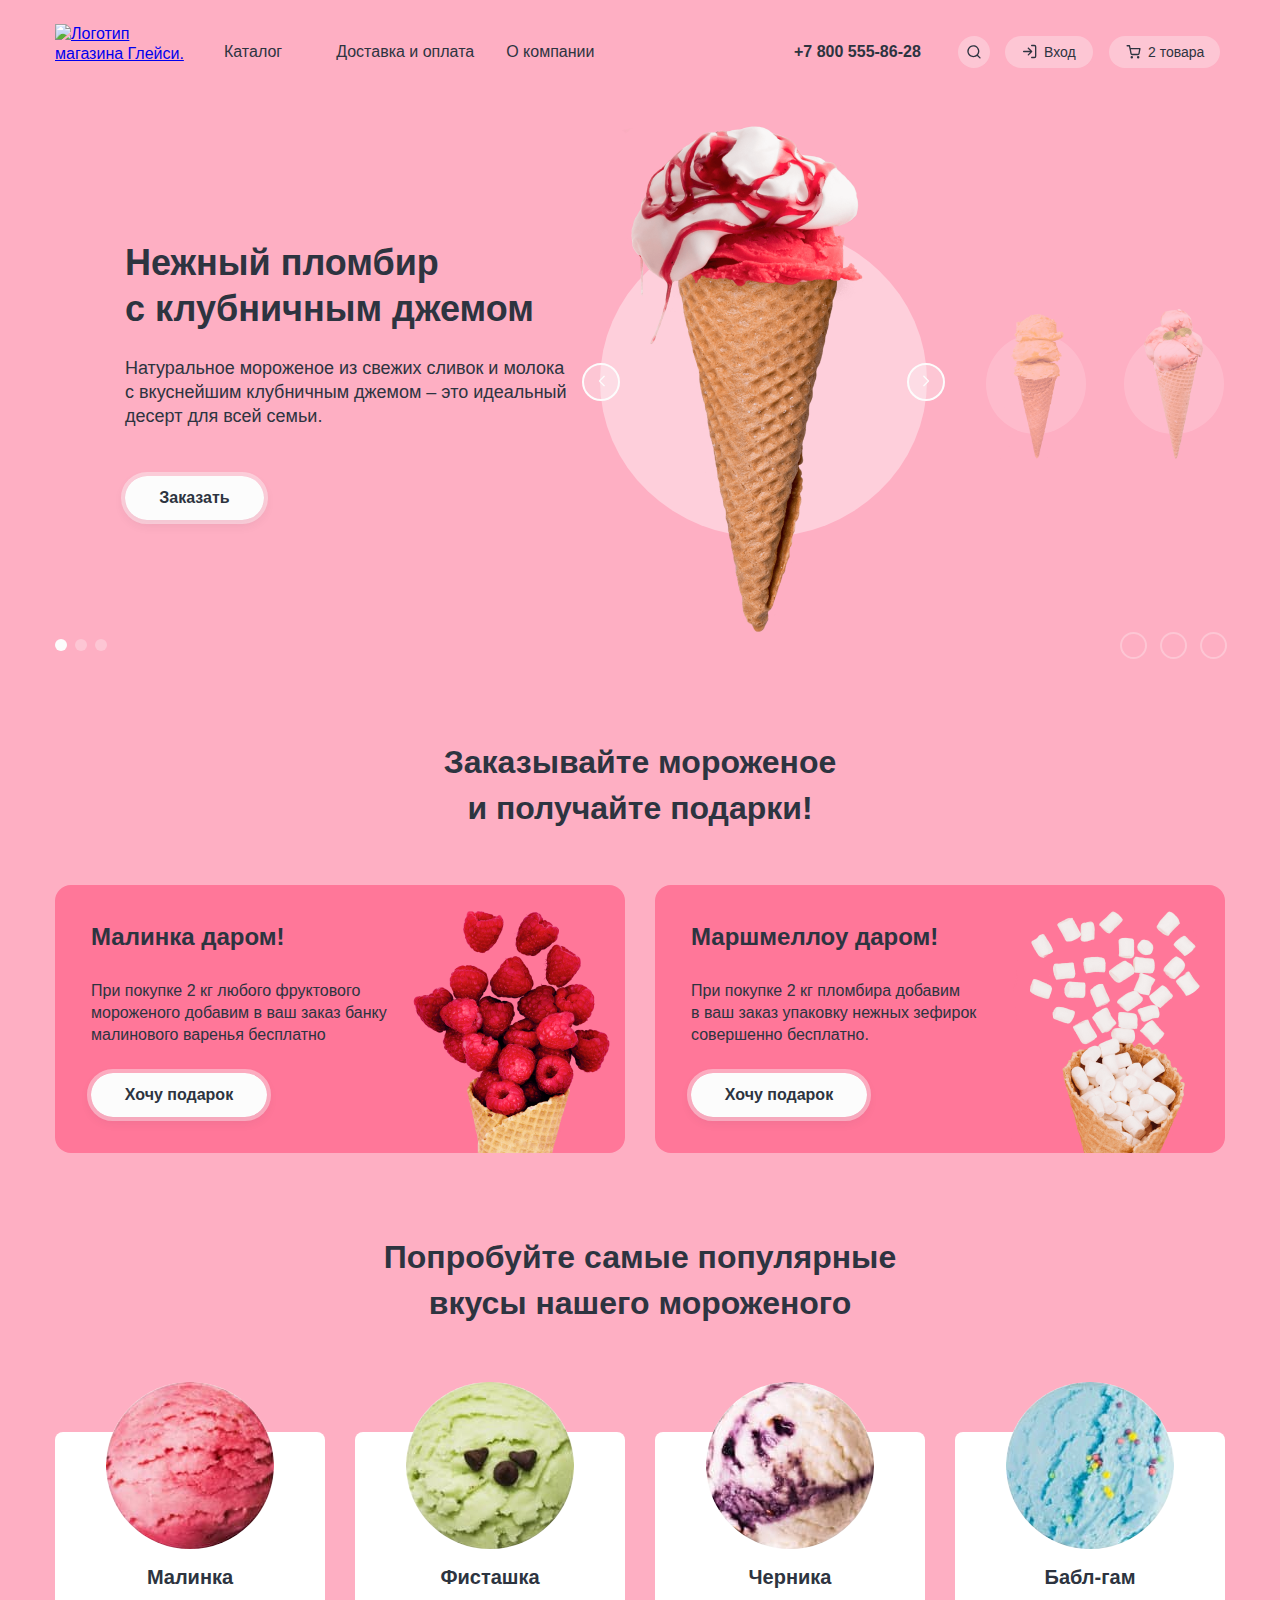
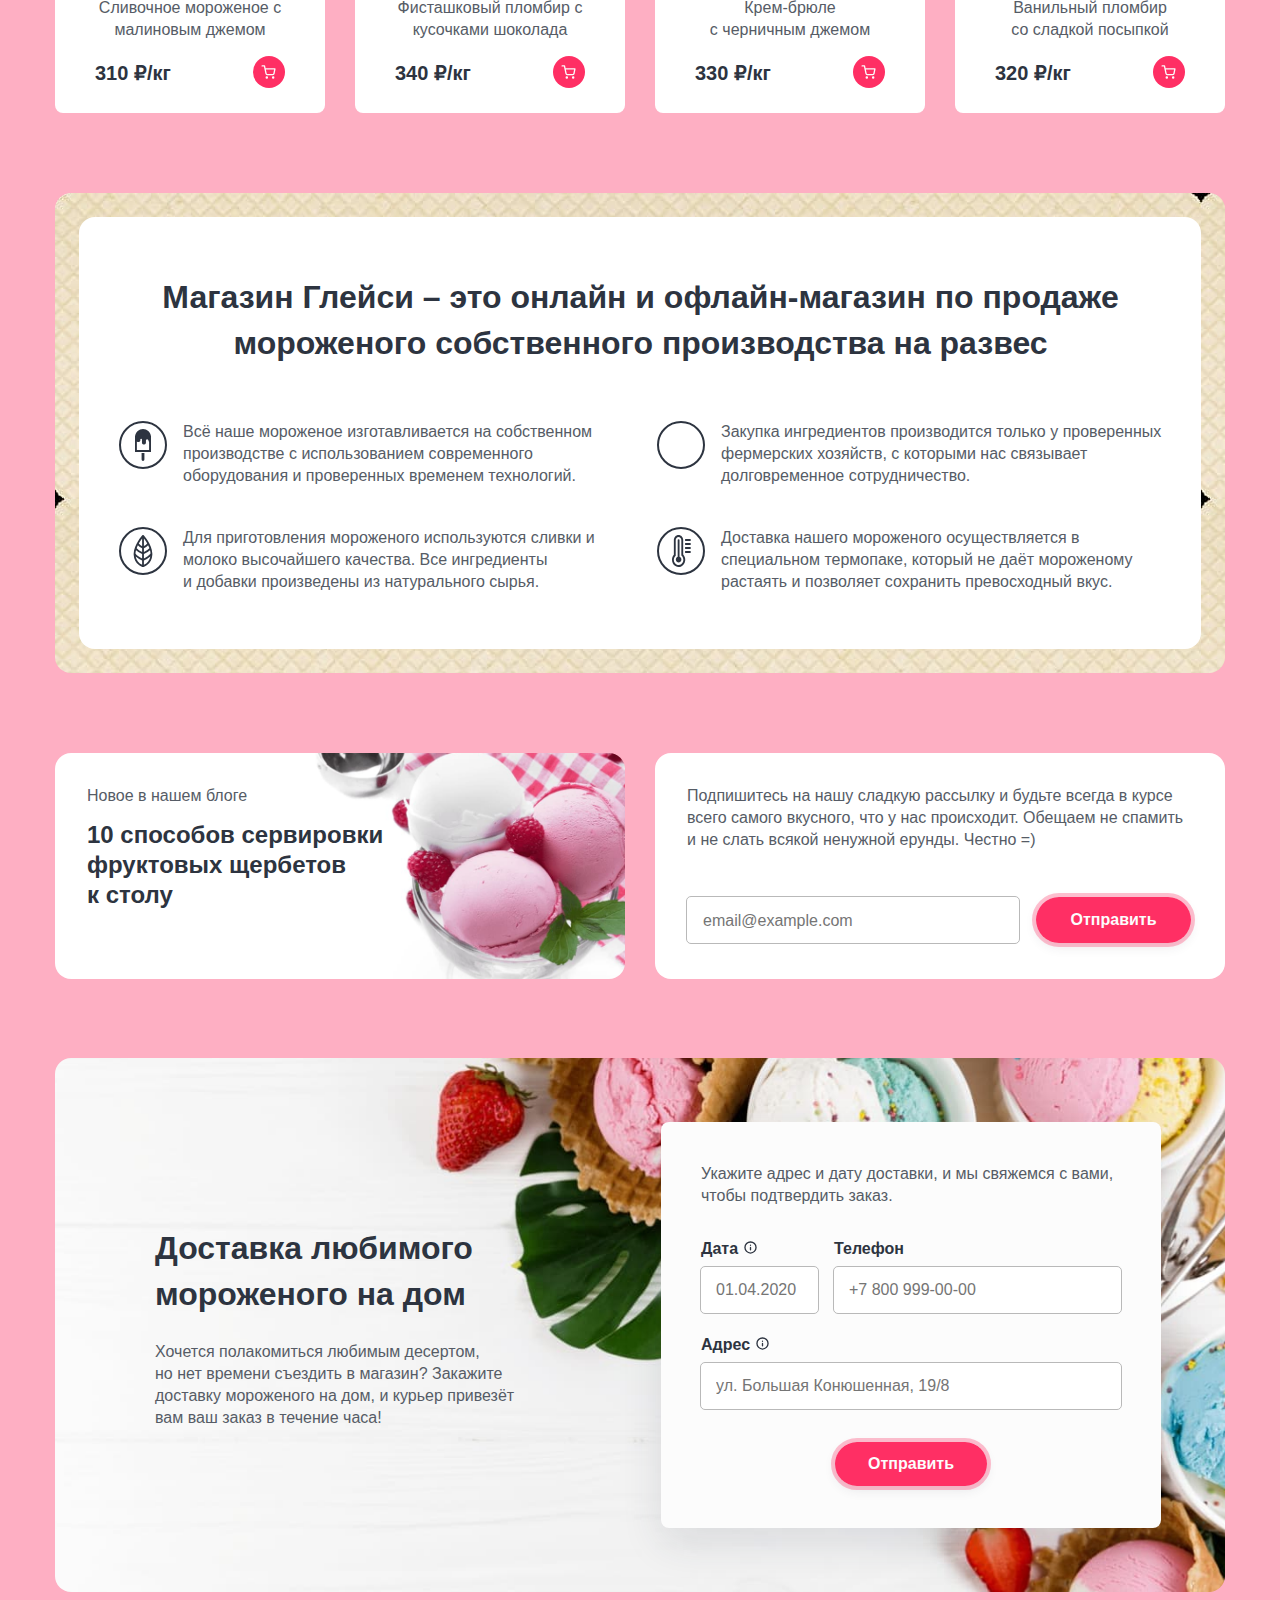
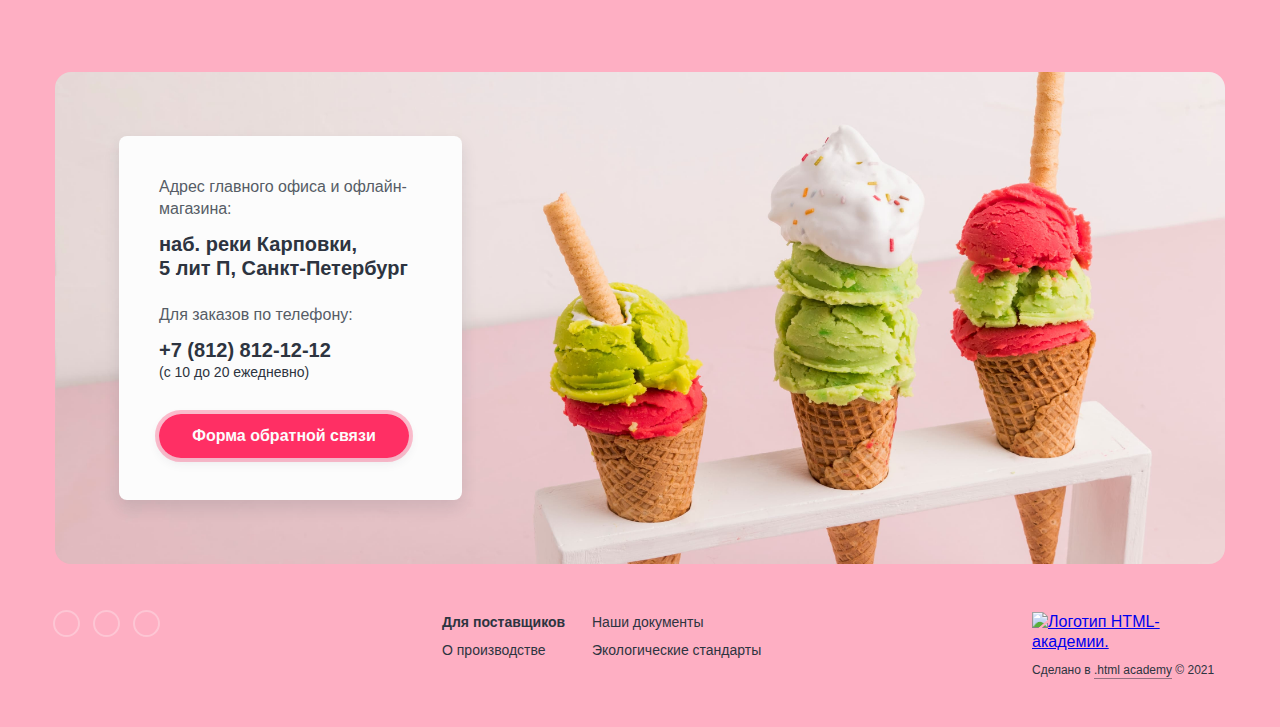
==== commit 8fa1a247: "last version for checking" ====
--- a/index.html
+++ b/index.html
@@ -11,572 +11,554 @@
       </head>
 
       <body>
-        <div class="page-container ">
-          <div class="content-wrapper">
-            <header class="page-header">
-              <h1 class="visually-hidden">Магазин мороженого Глейси.</h1>
-              <nav class="header-navigation">
-
-                <a class="page-header-link" href="#">
-                  <img class="header-logo" src="images/header-logo.svg" width="137" height="56"
-                    alt="Логотип магазина Глейси.">
-                </a>
-
-                <ul class="header-navigation-list">
-                  <li class="navigation-list-item navigation-list-catalog">
-                    <a class="navigation-item-link navigation-link-catalog" href="#">Каталог
-                    </a>
-                    <div class="subcatalog-wrapper">
-
-                      <ul class="subcatalog">
-                        <li class="subcatalog-item subcatalog-item-new">
-                          <a href="#" class="subcatalog-item-link">Новинки</a>
-                        </li>
-                        <li class="subcatalog-item">
-                          <a href="catalog.html" class="subcatalog-item-link">Сливочное</a>
-                        </li>
-                        <li class="subcatalog-item">
-                          <a href="#" class="subcatalog-item-link">Щербеты</a>
-                        </li>
-                        <li class="subcatalog-item">
-                          <a href="#" class="subcatalog-item-link">Фруктовый лед</a>
-                        </li>
-                        <li class="subcatalog-item">
-                          <a href="#" class="subcatalog-item-link">Мелорин</a>
-                        </li>
-                      </ul>
-                    </div>
-                  </li>
-                  <li class="navigation-list-item">
-                    <a class="navigation-item-link" href="#">Доставка и оплата</a>
-                  </li>
-                  <li class="navigation-list-item">
-                    <a class="navigation-item-link" href="#">О компании</a>
-                  </li>
-                </ul>
-              </nav>
-              <nav class="user-navigation">
-                <div class="phonenumber-link-wrapper">
-                  <a class="phonenumber-link" href="tel:+78005558628">+7 800 555-86-28</a>
-                </div>
-                <ul class="header-entry-list">
-                  <li class="user-navigation-item">
-                    <a class="user-navigation-link user-navigation-search" href="#">
-                      <svg class="header-search-icon" width="14" height="14" aria-hidden="true" focusable="false"
-                        role="img" viewBox="0 0 14 14" fill="none" xmlns="http://www.w3.org/2000/svg">
-                        <path fill-rule="evenodd" clip-rule="evenodd"
-                          d="M1.663 6.188a4.667 4.667 0 1 1 8.028 3.237.674.674 0 0 0-.124.124 4.667 4.667 0 0 1-7.904-3.361Zm8.412 4.688a6 6 0 1 1 .943-.943l2.45 2.45a.667.667 0 1 1-.943.943l-2.45-2.45Z" />
-                      </svg>
-                      <span class="visually-hidden"> Кнопка поиска по сайту.</span>
-                    </a>
-                    <div class="search-form-wrapper">
-                      <form class="header-search-form" action="https://echo.htmlacademy.ru/" method="get">
-                        <input class="search-form-input input-field-state" name="form-search" type="text"
-                          id="form-search" placeholder="Поиск по сайту" required>
-                        <label class="visually-hidden" for="form-search">Поиск товара на сайте</label>
-                        <button class="header-form-button" type="button">
-                          <span class="visually-hidden">Сбросить</span>
-                        </button>
+        <div class="content-wrapper">
+          <header class="page-header">
+            <nav class="header-navigation">
+              <a class="page-header-link" href="#">
+                <img class="header-logo" src="images/header-logo.svg" width="137" height="56"
+                  alt="Логотип магазина Глейси.">
+              </a>
+              <ul class="header-navigation-list">
+                <li class="navigation-list-item navigation-list-catalog">
+                  <a class="navigation-item-link  navigation-link-catalog" href="#">Каталог
+                  </a>
+                  <div class="subcatalog-wrapper">
+                    <ul class="subcatalog">
+                      <li class="subcatalog-item subcatalog-item-new">
+                        <a href="#" class="subcatalog-item-link">Новинки</a>
+                      </li>
+                      <li class="subcatalog-item">
+                        <a href="catalog.html" class="subcatalog-item-link">Сливочное</a>
+                      </li>
+                      <li class="subcatalog-item">
+                        <a href="#" class="subcatalog-item-link">Щербеты</a>
+                      </li>
+                      <li class="subcatalog-item">
+                        <a href="#" class="subcatalog-item-link">Фруктовый лед</a>
+                      </li>
+                      <li class="subcatalog-item">
+                        <a href="#" class="subcatalog-item-link">Мелорин</a>
+                      </li>
+                    </ul>
+                  </div>
+                </li>
+                <li class="navigation-list-item">
+                  <a class="navigation-item-link" href="#">Доставка и оплата</a>
+                </li>
+                <li class="navigation-list-item">
+                  <a class="navigation-item-link" href="#">О компании</a>
+                </li>
+              </ul>
+            </nav>
+            <nav class="user-navigation">
+              <div class="phonenumber-link-wrapper">
+                <a class="phonenumber-link" href="tel:+78005558628">+7 800 555-86-28</a>
+              </div>
+              <ul class="header-entry-list">
+                <li class="user-navigation-item">
+                  <a class="user-navigation-link user-navigation-search" href="#">
+                    <svg class="header-search-icon" width="14" height="14" aria-hidden="true" focusable="false"
+                      viewBox="0 0 14 14" fill="none" xmlns="http://www.w3.org/2000/svg">
+                      <path fill-rule="evenodd" clip-rule="evenodd"
+                        d="M1.663 6.188a4.667 4.667 0 1 1 8.028 3.237.674.674 0 0 0-.124.124 4.667 4.667 0 0 1-7.904-3.361Zm8.412 4.688a6 6 0 1 1 .943-.943l2.45 2.45a.667.667 0 1 1-.943.943l-2.45-2.45Z" />
+                    </svg>
+                    <span class="visually-hidden"> Кнопка поиска по сайту.</span>
+                  </a>
+                  <div class="search-form-wrapper">
+                    <form class="header-search-form" action="https://echo.htmlacademy.ru/" method="get">
+                      <input class="search-form-input input-field-state" name="form-search" type="text" id="form-search"
+                        placeholder="Поиск по сайту" required>
+                      <label class="visually-hidden" for="form-search">Поиск товара на сайте.</label>
+                      <button class="header-form-button" type="button">
+                        <span class="visually-hidden">Сбросить.</span>
+                      </button>
+                    </form>
+                  </div>
+                </li>
+                <li class="user-navigation-item entry-popover">
+                  <a class="user-navigation-link user-navigation-entry" href="#">
+                    <svg class="header-entry-icon" width="14" height="15" viewBox="0 0 14 15" fill="none"
+                      xmlns="http://www.w3.org/2000/svg" aria-hidden="true" focusable="false">
+                      <path fill-rule="evenodd" clip-rule="evenodd"
+                        d="M8 1.525c0-.369.298-.667.667-.667h2.666a2 2 0 0 1 2 2v9.333a2 2 0 0 1-2 2H8.667a.667.667 0 0 1 0-1.333h2.666A.667.667 0 0 0 12 12.19V2.858a.666.666 0 0 0-.667-.667H8.667A.667.667 0 0 1 8 1.525ZM4.862 3.72c.26-.26.682-.26.943 0l3.329 3.329a.673.673 0 0 1 .2.476.664.664 0 0 1-.2.476l-3.33 3.328a.667.667 0 1 1-.942-.943l2.195-2.195H.667a.667.667 0 1 1 0-1.333h6.39L4.862 4.663a.667.667 0 0 1 0-.943Z" />
+                    </svg>
+                    <span class="header-entry-text">Вход</span>
+                  </a>
+                  <div class="popover-wrapper">
+                    <section class="popover-auth">
+                      <h2 class="popover-auth-caption">Личный кабинет</h2>
+                      <form class="auth-form" action="https://echo.htmlacademy.ru/" method="post">
+                        <div class="field-group auth-login-group">
+                          <label for="auth-login" class="visually-hidden"></label>
+                          <input class="auth-form-field input-field-state" type="email" id="auth-login"
+                            name="auth-login" placeholder="Введите логин" required>
+                        </div>
+                        <div class="field-group auth-password-group">
+                          <label for="auth-password" class="visually-hidden"></label>
+                          <input class="auth-form-field input-field-state" type="password" id="auth-password"
+                            name="auth-password" placeholder="Введите пароль" required>
+                        </div>
+                        <button class="popover-auth-button button" type="submit">Войти</button>
+                        <div class="form-register-wrapper">
+                          <a href="#" class="auth-form-recovery">Забыли пароль?</a>
+                          <a href="#" class="auth-form-register">Регистрация</a>
+                        </div>
+                      </form>
+                    </section>
+                  </div>
+                </li>
+                <li class="user-navigation-item cart-item">
+                  <a class="user-navigation-link user-navigation-cart" href="#">
+                    <svg class="header-cart-icon" width="15" height="14" viewBox="0 0 15 14" fill="none"
+                      xmlns="http://www.w3.org/2000/svg" aria-hidden="true" focusable="false">
+                      <path fill-rule="evenodd" clip-rule="evenodd"
+                        d="M1.167.108a.667.667 0 1 0 0 1.333h1.77l.468 2.336a.664.664 0 0 0 .011.053l.967 4.833a1.826 1.826 0 0 0 1.819 1.47h5.62a1.826 1.826 0 0 0 1.819-1.47l.001-.005.927-4.861a.667.667 0 0 0-.655-.792H4.611L4.138.644a.667.667 0 0 0-.654-.536H1.167ZM5.69 8.402l-.813-4.064h8.23l-.775 4.067a.492.492 0 0 1-.492.395H6.183a.492.492 0 0 1-.492-.397Zm-1.134 3.961a1.246 1.246 0 1 1 2.492 0 1.246 1.246 0 0 1-2.492 0Zm6.374 0a1.246 1.246 0 1 1 2.491 0 1.246 1.246 0 0 1-2.491 0Z" />
+                    </svg>
+                    <span class="products-quantity">2 товара</span>
+                    <span class="products-quantity cart-empty">нет товаров</span>
+                  </a>
+                  <div class="cart-popover-wrapper">
+                    <div class="cart-popover">
+                      <h2 class="cart-popover-caption">Корзина</h2>
+                      <form class="cart-form" action="https://echo.htmlacademy.ru/" method="get">
+                        <ul class="cart-popover-list">
+                          <li class="cart-popover-item">
+                            <a href="#" class="cart-item-link">
+                              <div class="cart-img-wrapper">
+                                <img class="cart-item-img" src="images/cart-raspberry-image.jpg"
+                                  alt="Малиновое мороженое." width="46" height="46">
+                              </div>
+                              <div class="cart-caption-wrapper">
+                                <h3 class="cart-product-caption">Малинка
+                                </h3>
+                                <input type="hidden" id="product-cart" name="product" value="Мороженое малиновое">
+                                <span class="cart-product-quantity">1 кг х 310 ₽</span>
+                              </div>
+                            </a>
+                            <span class="cart-product-price">310 ₽</span>
+                            <button class="cart-product-button" type="button">
+                              <span class="visually-hidden">Удалить товар из корзины.</span>
+                            </button>
+                          </li>
+                          <li class="cart-popover-item">
+                            <a href="#" class="cart-item-link">
+                              <div class="cart-img-wrapper">
+                                <img class="cart-item-img" src="images/cart-bubble-gum-image.jpg"
+                                  alt="Мороженое бабл-гам." width="46" height="46">
+                              </div>
+                              <div class="cart-caption-wrapper">
+                                <h3 class="cart-product-caption">Бабл-гам</h3>
+                                <input type="hidden" id="product-cart-bubblegum" name="product"
+                                  value="Мороженое bubblegum">
+                                <span class="cart-product-quantity">1,5 кг х 320 ₽</span>
+                              </div>
+                            </a>
+                            <span class="cart-product-price">480 ₽</span>
+                            <button class="cart-product-button" type="button">
+                              <span class="visually-hidden">Удалить товар из корзины.</span>
+                            </button>
+                          </li>
+                        </ul>
+                        <div class="cart-order-wrapper">
+                          <button type="submit" class="cart-form-button button">Оформить заказ</button>
+                          <span class="cart-total-price">Итого: 790 ₽</span>
+                        </div>
                       </form>
                     </div>
-                  </li>
-                  <li class="user-navigation-item entry-popover">
-                    <a class="user-navigation-link user-navigation-entry" href="#">
-                      <svg class="header-entry-icon" width="14" height="15" viewBox="0 0 14 15" fill="none"
-                        xmlns="http://www.w3.org/2000/svg" aria-hidden="true" focusable="false" role="img">
+                  </div>
+                  <div class="cart-popover-empty">Ваша корзина пока пуста</div>
+                </li>
+              </ul>
+            </nav>
+          </header>
+          <main class="main-index">
+            <h1 class="visually-hidden">Магазин мороженого Глейси.</h1>
+            <section class="welcome-slider">
+              <h2 class="visually-hidden">Демонстрация мороженого.</h2>
+              <div class="slider-screen">
+                <div class="slider-screen-buttons-wrapper">
+
+                  <ul class="slider-screen-list">
+                    <li class="slider-screen-item slider-screen-item-current ">
+                      <div class="ice-cream-desc">
+                        <h3 class="ice-cream-caption">Нежный пломбир
+                          с&nbsp;клубничным джемом</h3>
+                        <p class="ice-cream-text">Натуральное мороженое из свежих сливок
+                          и&nbsp;молока с вкуснейшим клубничным джемом – это идеальный десерт для всей семьи. </p>
+                        <a class="slider-order-link link" href="#">Заказать</a>
+                      </div>
+                      <div class="slider-img-wrapper">
+                        <a href="#" class="slider-img-link">
+                          <img class="slider-img slider-image-strawberry" src="images/strawberry-ice-cream-large.png"
+                            width="328" height="507" alt="Клубничное мороженое.">
+                        </a>
+                      </div>
+                    </li>
+                    <li class="slider-screen-item">
+                      <div class="ice-cream-desc">
+                        <h3 class="ice-cream-caption">Сливочное мороженое со вкусом банана</h3>
+                        <p class="ice-cream-text">Сливочное мороженое с ярким банановым вкусом подарит вам свежесть и
+                          наслаждение даже в самый жаркий летний день. </p>
+                        <a class="slider-order-link" href="#">Заказать</a>
+                      </div>
+                      <div class="slider-img-wrapper ">
+                        <a href="#" class="slider-img-link">
+                          <img class="slider-img slider-image-banana" src="images/banana-ice-cream-large.png"
+                            width="328" height="507" alt="Банановое мороженое.">
+                        </a>
+                      </div>
+                    </li>
+                    <li class="slider-screen-item">
+                      <div class="ice-cream-desc">
+                        <h3 class="ice-cream-caption">Карамельный пломбир
+                          с маршмеллоу</h3>
+                        <p class="ice-cream-text">Необычный сладкий десерт с карамельным топпингом и кусочками зефира
+                          завоюет сердца сладкоежек всех возрастов. </p>
+                        <a class="slider-order-link" href="#">Заказать</a>
+                      </div>
+                      <div class="slider-img-wrapper">
+                        <a href="#" class="slider-img-link">
+                          <img class="slider-img slider-image-banana" src="images/caramel-ice-cream-large.png"
+                            width="328" height="507" alt="Карамельное мороженое.">
+                        </a>
+                      </div>
+                    </li>
+                  </ul>
+                  <button class="slider-button-arrow previous-button" type="button">
+                    <span class="visually-hidden">Предыдущий слайд.</span>
+                    <svg width="7" height="12" viewBox="0 0 7 12" fill="none" xmlns="http://www.w3.org/2000/svg">
+                      <path fill-rule="evenodd" clip-rule="evenodd"
+                        d="M5.71 11.14a.66.66 0 0 0 .94-.95L2.45 6l4.2-4.2a.66.66 0 1 0-.94-.94L1.04 5.52a.67.67 0 0 0 0 .94l4.67 4.68Z" />
+                    </svg>
+                  </button>
+                  <button class="slider-button-arrow next-button" type="button">
+                    <svg width="7" height="12" viewBox="0 0 7 12" fill="none" xmlns="http://www.w3.org/2000/svg">
+                      <path fill-rule="evenodd" clip-rule="evenodd"
+                        d="M1.29.865a.665.665 0 1 0-.94.94l4.2 4.201-4.2 4.202a.665.665 0 0 0 .94.94L5.958 6.48l.003-.003c.26-.26.26-.681 0-.94L1.29.864Z" />
+                    </svg>
+                    <span class="visually-hidden">Следующий слайд.</span>
+                  </button>
+                </div>
+                <div class="slider-dots-wrapper">
+                  <ol class="slider-dots-list">
+                    <li class="slider-dots-item">
+                      <button class="slider-dots-button slider-dots-current" type="button">
+                        <span class="visually-hidden">Первый слайд.</span>
+                      </button>
+                    </li>
+                    <li class="slider-dots-item">
+                      <button class="slider-dots-button" type="button">
+                        <span class="visually-hidden">Второй слайд.</span>
+                      </button>
+                    </li>
+                    <li class="slider-dots-item">
+                      <button class="slider-dots-button" type="button">
+                        <span class="visually-hidden">Третий слайд.</span>
+                      </button>
+                    </li>
+                  </ol>
+                  <div class="slider-socials-wrapper">
+                    <ul class="slider-socials-list">
+                      <li class="slider-socials-list-item">
+                        <a href="https://t.me/htmlacademy" class="footer-socials-link footer-socials-telegram">
+                          <span class="visually-hidden">Тelegram.</span>
+                        </a>
+                      </li>
+                      <li class="socials-list-item">
+                        <a href="https://vk.com/htmlacademy" class="footer-socials-link footer-socials-vkontakte">
+                          <span class="visually-hidden">В контакте.</span>
+                        </a>
+                      </li>
+                      <li class="socials-list-item">
+                        <a href="https://www.youtube.com/user/htmlacademyru"
+                          class="footer-socials-link footer-socials-youtube">
+                          <span class="visually-hidden">Youtube.</span>
+                        </a>
+                      </li>
+                    </ul>
+                  </div>
+                </div>
+              </div>
+            </section>
+            <section class="promotion-about">
+              <h2 class="visually-hidden">Информация об акциях и скидках.</h2>
+              <p class="promotion-slogan slogan">Заказывайте мороженое и&nbsp;получайте подарки!</p>
+              <div class="promotion-description promotion-desc-raspberry">
+                <h3 class="promotion-caption">Малинка даром!</h3>
+                <p class="promotion-text">При покупке 2 кг любого фруктового мороженого добавим в&nbsp;ваш заказ банку
+                  малинового варенья бесплатно</p>
+                <a href="#" class="promotion-button link">Хочу подарок</a>
+              </div>
+              <div class="promotion-description promotion-desc-marshmallow">
+                <h3 class="promotion-caption">Маршмеллоу даром!</h3>
+                <p class="promotion-text">При покупке 2 кг пломбира добавим в&nbsp;ваш заказ упаковку нежных зефирок
+                  совершенно бесплатно.</p>
+                <a href="#" class="promotion-button link">Хочу подарок</a>
+              </div>
+            </section>
+            <section class="product-presentation">
+              <h2 class=visually-hidden>Презентация товара.</h2>
+              <p class="product-presentation-slogan slogan">Попробуйте самые популярные вкусы нашего мороженого</p>
+              <ul class="products-list">
+                <li class="products-list-item">
+                  <a href="#" class="products-item-link">
+                    <div class="product-img-wrapper">
+                      <img class="product-item-img" src="images/product-presentation-raspberry.jpg"
+                        alt="Мороженое малиновое." width="168" height="168">
+                    </div>
+                    <h3 class="products-item-caption">Малинка</h3>
+                  </a>
+                  <p class="products-item-desc">Сливочное мороженое с малиновым джемом</p>
+                  <div class="products-price-wrapper">
+                    <span class="products-price"> 310 ₽/кг</span>
+                    <a class="products-cart-icon" href="#">
+                      <svg class="cart-icon" width="15" height="14" viewBox="0 0 15 14" fill="none"
+                        xmlns="http://www.w3.org/2000/svg" role="img" aria-label="Поместить в корзину.">
                         <path fill-rule="evenodd" clip-rule="evenodd"
-                          d="M8 1.525c0-.369.298-.667.667-.667h2.666a2 2 0 0 1 2 2v9.333a2 2 0 0 1-2 2H8.667a.667.667 0 0 1 0-1.333h2.666A.667.667 0 0 0 12 12.19V2.858a.666.666 0 0 0-.667-.667H8.667A.667.667 0 0 1 8 1.525ZM4.862 3.72c.26-.26.682-.26.943 0l3.329 3.329a.673.673 0 0 1 .2.476.664.664 0 0 1-.2.476l-3.33 3.328a.667.667 0 1 1-.942-.943l2.195-2.195H.667a.667.667 0 1 1 0-1.333h6.39L4.862 4.663a.667.667 0 0 1 0-.943Z" />
+                          d="M1.167.25a.667.667 0 1 0 0 1.333h1.77l.468 2.336a.664.664 0 0 0 .011.053l.967 4.833a1.826 1.826 0 0 0 1.819 1.47h5.62a1.826 1.826 0 0 0 1.819-1.47l.001-.005.927-4.861a.667.667 0 0 0-.655-.792H4.611L4.138.786A.667.667 0 0 0 3.484.25H1.167ZM5.69 8.544 4.878 4.48h8.23l-.775 4.067a.492.492 0 0 1-.492.395H6.183a.492.492 0 0 1-.492-.397Zm-1.134 3.961a1.246 1.246 0 1 1 2.492 0 1.246 1.246 0 0 1-2.492 0Zm6.374 0a1.246 1.246 0 1 1 2.491 0 1.246 1.246 0 0 1-2.491 0Z">
+                        </path>
                       </svg>
-                      <span class="header-entry-text">Вход</span>
                     </a>
-                    <div class="popover-wrapper">
-                      <section class="popover-auth">
-                        <h2 class="popover-auth-caption">Личный кабинет</h2>
-                        <form class="auth-form" action="https://echo.htmlacademy.ru/" method="post">
-                          <div class="field-group auth-login-group">
-                            <label for="auth-login" class="visually-hidden"></label>
-                            <input class="auth-form-field input-field-state" type="email" id="auth-login"
-                              name="auth-login" placeholder="Введите логин" required>
-                          </div>
-                          <div class="field-group auth-password-group">
-                            <label for="auth-password" class="visually-hidden"></label>
-                            <input class="auth-form-field input-field-state" type="password" id="auth-password"
-                              name="auth-password" placeholder="Введите пароль" required>
-                          </div>
-
-                          <button class="popover-auth-button button" type="submit">Войти</button>
-                          <div class="form-register-wrapper">
-                            <a href="#" class="auth-form-recovery">Забыли пароль?</a>
-                            <a href="#" class="auth-form-register">Регистрация</a>
-                          </div>
-                        </form>
-
-                      </section>
+                  </div>
+                </li>
+                <li class="products-list-item">
+                  <a href="#" class="products-item-link">
+                    <div class="product-img-wrapper">
+                      <img class="product-item-img" src="images/pistachio-ice-cream.jpg" alt="Мороженое фисташковое."
+                        width="168" height="168">
                     </div>
-                  </li>
-                  <li class="user-navigation-item cart-item">
-                    <a class="user-navigation-link user-navigation-cart" href="#">
-                      <svg class="header-cart-icon" width="15" height="14" viewBox="0 0 15 14" fill="none"
-                        xmlns="http://www.w3.org/2000/svg" aria-hidden="true" focusable="false" role="img">
+                    <h3 class="products-item-caption">Фисташка</h3>
+                  </a>
+                  <p class="products-item-desc">Фисташковый пломбир с кусочками шоколада</p>
+                  <div class="products-price-wrapper">
+                    <span class="products-price">340 ₽/кг</span>
+                    <a class="products-cart-icon" href="#">
+                      <svg class="cart-icon" width="15" height="14" viewBox="0 0 15 14" fill="none"
+                        xmlns="http://www.w3.org/2000/svg" role="img" aria-label="Поместить в корзину.">
                         <path fill-rule="evenodd" clip-rule="evenodd"
-                          d="M1.167.108a.667.667 0 1 0 0 1.333h1.77l.468 2.336a.664.664 0 0 0 .011.053l.967 4.833a1.826 1.826 0 0 0 1.819 1.47h5.62a1.826 1.826 0 0 0 1.819-1.47l.001-.005.927-4.861a.667.667 0 0 0-.655-.792H4.611L4.138.644a.667.667 0 0 0-.654-.536H1.167ZM5.69 8.402l-.813-4.064h8.23l-.775 4.067a.492.492 0 0 1-.492.395H6.183a.492.492 0 0 1-.492-.397Zm-1.134 3.961a1.246 1.246 0 1 1 2.492 0 1.246 1.246 0 0 1-2.492 0Zm6.374 0a1.246 1.246 0 1 1 2.491 0 1.246 1.246 0 0 1-2.491 0Z" />
+                          d="M1.167.25a.667.667 0 1 0 0 1.333h1.77l.468 2.336a.664.664 0 0 0 .011.053l.967 4.833a1.826 1.826 0 0 0 1.819 1.47h5.62a1.826 1.826 0 0 0 1.819-1.47l.001-.005.927-4.861a.667.667 0 0 0-.655-.792H4.611L4.138.786A.667.667 0 0 0 3.484.25H1.167ZM5.69 8.544 4.878 4.48h8.23l-.775 4.067a.492.492 0 0 1-.492.395H6.183a.492.492 0 0 1-.492-.397Zm-1.134 3.961a1.246 1.246 0 1 1 2.492 0 1.246 1.246 0 0 1-2.492 0Zm6.374 0a1.246 1.246 0 1 1 2.491 0 1.246 1.246 0 0 1-2.491 0Z" />
                       </svg>
-                      <span class="products-quantity">2 товара</span>
-                      <span class="products-quantity cart-empty">нет товаров</span>
                     </a>
-                    <div class="cart-popover-wrapper">
-                      <div class="cart-popover">
-                        <h2 class="cart-popover-caption">Корзина</h2>
-                        <form class="cart-form" action="https://echo.htmlacademy.ru/" method="get">
-                          <ul class="cart-popover-list">
-                            <li class="cart-popover-item">
-                              <a href="#" class="cart-item-link">
-                                <img src="images/cart-raspberry-image.jpg" alt="Малиновое мороженое."
-                                  class="cart-item-img">
-                                <div class="cart-caption-wrapper">
-                                  <h3 class="cart-product-caption">Малинка
-                                  </h3>
-                                  <input type="hidden" id="product-cart" name="product" value="Мороженое малиновое">
-                                  <span class="cart-product-quantity">1 кг х 310 ₽</span>
-                                </div>
-                              </a>
-                              <span class="cart-product-price">310 ₽</span>
-                              <button class="cart-product-button" type="button">
-                                <span class="visually-hidden">Удалить товар из корзины.</span>
-                              </button>
-                            </li>
-                            <li class="cart-popover-item">
-                              <a href="#" class="cart-item-link">
-                                <img class="cart-item-img" src="images/cart-bubble-gum-image.jpg"
-                                  alt="Мороженое бабл-гам.">
-                                <div class="cart-caption-wrapper">
-                                  <h3 class="cart-product-caption">Бабл-гам</h3>
-                                  <input type="hidden" id="product-cart-bubblegum" name="product"
-                                    value="Мороженое bubblegum">
-                                  <span class="cart-product-quantity">1,5 кг х 320 ₽</span>
-                                </div>
-                              </a>
-                              <span class="cart-product-price">480 ₽</span>
-                              <button class="cart-product-button" type="button">
-                                <span class="visually-hidden">Удалить товар из корзины.</span>
-                              </button>
-                            </li>
-                          </ul>
-                          <div class="cart-order-wrapper">
-                            <button type="submit" class="cart-form-button button">Оформить заказ</button>
-                            <span class="cart-total-price">Итого: 790 ₽</span>
-                          </div>
-                        </form>
-                        <div class="cart-popover-empty">Ваша корзина пока пуста</div>
-                      </div>
+                  </div>
+                </li>
+                <li class="products-list-item">
+                  <a href="#" class="products-item-link">
+                    <div class="product-img-wrapper">
+                      <img src="images/blueberry-ice-cream.jpg" alt="Черничное мороженое." class="product-item-img"
+                        width="168" height="168">
                     </div>
-                  </li>
-                </ul>
-
-              </nav>
-            </header>
-            <main class="main-index">
-              <section class="welcome-slider">
-                <h2 class="visually-hidden">Демонстрация мороженого.</h2>
-                <div class="slider-screen">
-                  <div class="slider-screen-buttons-wrapper">
-                    <button class="slider-button-arrow previous-button" type="button">
-                      <span class="visually-hidden">Предыдущий слайд</span>
-                      <svg width="7" height="12" viewBox="0 0 7 12" fill="none" xmlns="http://www.w3.org/2000/svg">
+                    <h3 class="products-item-caption">Черника</h3>
+                  </a>
+                  <p class="products-item-desc">Крем-брюле
+                    с&nbsp;черничным джемом</p>
+                  <div class="products-price-wrapper">
+                    <span class="products-price">330 ₽/кг</span>
+                    <a class="products-cart-icon" href="#">
+                      <svg class="cart-icon" width="15" height="14" viewBox="0 0 15 14" fill="none"
+                        xmlns="http://www.w3.org/2000/svg" role="img" aria-label="Поместить в корзину.">
                         <path fill-rule="evenodd" clip-rule="evenodd"
-                          d="M5.71 11.14a.66.66 0 0 0 .94-.95L2.45 6l4.2-4.2a.66.66 0 1 0-.94-.94L1.04 5.52a.67.67 0 0 0 0 .94l4.67 4.68Z" />
-                        </svg>
-                    </button>
-                    <button class="slider-button-arrow next-button" type="button">
-                      <svg width="7" height="12" viewBox="0 0 7 12" fill="none" xmlns="http://www.w3.org/2000/svg">
+                          d="M1.167.25a.667.667 0 1 0 0 1.333h1.77l.468 2.336a.664.664 0 0 0 .011.053l.967 4.833a1.826 1.826 0 0 0 1.819 1.47h5.62a1.826 1.826 0 0 0 1.819-1.47l.001-.005.927-4.861a.667.667 0 0 0-.655-.792H4.611L4.138.786A.667.667 0 0 0 3.484.25H1.167ZM5.69 8.544 4.878 4.48h8.23l-.775 4.067a.492.492 0 0 1-.492.395H6.183a.492.492 0 0 1-.492-.397Zm-1.134 3.961a1.246 1.246 0 1 1 2.492 0 1.246 1.246 0 0 1-2.492 0Zm6.374 0a1.246 1.246 0 1 1 2.491 0 1.246 1.246 0 0 1-2.491 0Z" />
+                      </svg>
+                    </a>
+                  </div>
+                </li>
+                <li class="products-list-item">
+                  <a href="#" class="products-item-link">
+                    <div class="product-img-wrapper">
+                      <img class="product-item-img" src="images/bubble-gum-ice-cream.jpg"
+                        alt="Мороженое со вкусом bubble-gum." width="168" height="168">
+                    </div>
+                    <h3 class="products-item-caption">Бабл-гам</h3>
+                  </a>
+                  <p class="products-item-desc">Ванильный пломбир
+                    со&nbsp;сладкой посыпкой</p>
+                  <div class="products-price-wrapper">
+                    <span class="products-price">320 ₽/кг</span>
+                    <a class="products-cart-icon" href="#">
+                      <svg class="cart-icon" width="15" height="14" viewBox="0 0 15 14" fill="none"
+                        xmlns="http://www.w3.org/2000/svg" role="img" aria-label="Поместить в корзину.">
                         <path fill-rule="evenodd" clip-rule="evenodd"
-                          d="M1.29.865a.665.665 0 1 0-.94.94l4.2 4.201-4.2 4.202a.665.665 0 0 0 .94.94L5.958 6.48l.003-.003c.26-.26.26-.681 0-.94L1.29.864Z" />
-                        </svg>
-                      <span class="visually-hidden">Следующий слайд</span>
-                    </button>
-                    <ul class="slider-screen-list">
-                      <li class="slider-screen-item slider-screen-item-current ">
-                        <div class="ice-cream-desc">
-                          <h3 class="ice-cream-caption">Нежный пломбир
-                            с&nbsp;клубничным джемом</h3>
-                          <p class="ice-cream-text">Натуральное мороженое из свежих сливок
-                            и&nbsp;молока с вкуснейшим клубничным джемом – это идеальный десерт для всей семьи. </p>
-                          <a class="slider-order-link link " href="#">Заказать</a>
-                        </div>
-                        <div class="slider-img-wrapper">
-                          <a href="#" class="slider-img-link">
-                            <img class="slider-img slider-image-strawberry" src="images/strawberry-ice-cream-large.png"
-                              width="328" height="507" alt="Клубничное мороженое.">
-                          </a>
-                        </div>
-                      </li>
-
-                      <li class="slider-screen-item">
-                        <div class="ice-cream-desc">
-                          <h3 class="ice-cream-caption">Сливочное мороженое со вкусом банана</h3>
-                          <p class="ice-cream-text">Сливочное мороженое с ярким банановым вкусом подарит вам свежесть и
-                            наслаждение даже в самый жаркий летний день. </p>
-                          <a class="slider-order-link">Заказать</a>
-                        </div>
-                        <div class="slider-img-wrapper ">
-                          <a href="#" class="slider-img-link">
-                            <img class="slider-img slider-image-banana" src="images/banana-ice-cream-large.png"
-                              width="328" height="507" alt="Банановое мороженое.">
-                          </a>
-                        </div>
-                      </li>
-
-                      <li class="slider-screen-item">
-                        <div class="ice-cream-desc">
-                          <h3 class="ice-cream-caption">Карамельный пломбир
-                            с маршмеллоу</h3>
-                          <p class="ice-cream-text">Необычный сладкий десерт с карамельным топпингом и кусочками зефира
-                            завоюет сердца сладкоежек всех возрастов. </p>
-                          <a class="slider-order-link">Заказать</a>
-                        </div>
-                        <div class="slider-img-wrapper">
-                          <a href="#" class="slider-img-link">
-                            <img class="slider-img slider-image-banana" src="images/caramel-ice-cream-large.png"
-                              width="328" height="507" alt="Карамельное мороженое.">
-                          </a>
-                        </div>
-                      </li>
-                    </ul>
-                  </div>
-
-                  <div class="slider-dots-wrapper">
-                    <ol class="slider-dots-list">
-                      <li class="slider-dots-item">
-                        <button class="slider-dots-button slider-dots-current">
-                          <span class="visually-hidden">Первый слайд</span>
-                        </button>
-                      </li>
-
-                      <li class="slider-dots-item">
-                        <button class="slider-dots-button">
-                          <span class="visually-hidden">Второй слайд</span>
-                        </button>
-                      </li>
-
-                      <li class="slider-dots-item">
-                        <button class="slider-dots-button">
-                          <span class="visually-hidden">Третий слайд</span>
-                        </button>
-                      </li>
-                    </ol>
-
-                    <div class="slider-socials-wrapper">
-                      <ul class="slider-socials-list">
-                        <li class="slider-socials-list-item">
-                          <a href="https://t.me/htmlacademy" class="footer-socials-link footer-socials-telegram">
-                            <span class="visually-hidden">Тelegram</span>
-                          </a>
-                        </li>
-                        <li class="socials-list-item">
-                          <a href="https://vk.com/htmlacademy" class="footer-socials-link footer-socials-vkontakte">
-                            <span class="visually-hidden">В контакте</span>
-                          </a>
-                        </li>
-                        <li class="socials-list-item">
-                          <a href="https://www.youtube.com/user/htmlacademyru"
-                            class="footer-socials-link footer-socials-youtube">
-                            <span class="visually-hidden">Youtube</span>
-                          </a>
-                        </li>
-                      </ul>
-                    </div>
-                  </div>
-                </div>
+                          d="M1.167.25a.667.667 0 1 0 0 1.333h1.77l.468 2.336a.664.664 0 0 0 .011.053l.967 4.833a1.826 1.826 0 0 0 1.819 1.47h5.62a1.826 1.826 0 0 0 1.819-1.47l.001-.005.927-4.861a.667.667 0 0 0-.655-.792H4.611L4.138.786A.667.667 0 0 0 3.484.25H1.167ZM5.69 8.544 4.878 4.48h8.23l-.775 4.067a.492.492 0 0 1-.492.395H6.183a.492.492 0 0 1-.492-.397Zm-1.134 3.961a1.246 1.246 0 1 1 2.492 0 1.246 1.246 0 0 1-2.492 0Zm6.374 0a1.246 1.246 0 1 1 2.491 0 1.246 1.246 0 0 1-2.491 0Z" />
+                      </svg>
+                    </a>
+                  </div>
+                </li>
+              </ul>
+            </section>
+            <section class="production-about">
+              <div class="production-about-wrapper">
+                <h2 class="production-about-caption">Магазин Глейси – это онлайн и офлайн-магазин по продаже
+                  мороженого собственного производства на развес</h2>
+                <p class="production-about-text about-technology">
+                  Всё наше мороженое изготавливается на собственном производстве с использованием современного
+                  оборудования и проверенных временем технологий.
+                </p>
+                <p class="production-about-text about-suppliers">
+                  Закупка ингредиентов производится только
+                  у&nbsp;проверенных фермерских хозяйств, с которыми
+                  нас&nbsp;связывает долговременное сотрудничество.
+                </p>
+                <p class="production-about-text about-ingredients">
+                  Для приготовления мороженого используются сливки и молоко высочайшего качества. Все ингредиенты
+                  и&nbsp;добавки произведены из натурального сырья.
+                </p>
+                <p class="production-about-text about-temperature">
+                  Доставка нашего мороженого осуществляется в специальном термопаке, который не даёт мороженому
+                  растаять и позволяет сохранить превосходный вкус.
+                </p>
+              </div>
+            </section>
+            <div class="subscribe-wrapper">
+              <section class="blog">
+                <span class="blog-row">Новое в нашем блоге</span>
+                <a href="#" class="about-serving-caption-link">
+                  <h2 class="about-serving-caption">10 способов сервировки фруктовых щербетов к&nbsp;столу</h2>
+                </a>
               </section>
-
-              <section class="promotion-about">
-                <h2 class="visually-hidden">Информация об акциях и скидках.</h2>
-                <p class="promotion-slogan slogan">Заказывайте мороженое и&nbsp;получайте подарки!</p>
-                <div class="promotion-description promotion-desc-raspberry">
-                  <h3 class="promotion-caption">Малинка даром!</h3>
-                  <p class="promotion-text">При покупке 2 кг любого фруктового мороженого добавим в&nbsp;ваш заказ банку
-                    малинового варенья бесплатно</p>
-                  <a href="#" class="promotion-button link">Хочу подарок</a>
-                </div>
-
-                <div class="promotion-description promotion-desc-marshmallow
-                ">
-                  <h3 class="promotion-caption">Маршмеллоу даром!</h3>
-                  <p class="promotion-text">При покупке 2 кг пломбира добавим в&nbsp;ваш заказ упаковку нежных зефирок
-                    совершенно бесплатно.</p>
-                  <a href="#" class="promotion-button link">Хочу подарок</a>
-                </div>
-              </section>
-              <section class="product-presentation">
-                <h2 class=visually-hidden>Презентация товара</h2>
-                <p class="product-presentation-slogan slogan">Попробуйте самые популярные вкусы нашего мороженого</p>
-                <ul class="products-list">
-                  <li class="products-list-item">
-                    <a href="#" class="products-item-link">
-                      <div class="product-img-wrapper">
-                        <img class="product-item-img" src="images/product-presentation-raspberry.jpg"
-                          alt="Мороженое малиновое.">
-                      </div>
-                      <h3 class="products-item-caption">Малинка</h3>
-                    </a>
-                    <p class="products-item-desc">Сливочное мороженое с малиновым джемом</p>
-                    <div class="products-price-wrapper">
-                      <span class="products-price"> 310 ₽/кг</span>
-                      <a class="products-cart-icon" href="#">
-                        <svg class="cart-icon" width="15" height="14" viewBox="0 0 15 14" fill="none"
-                          xmlns="http://www.w3.org/2000/svg" role="img" aria-label="Поместить в корзину.">
-                          <path fill-rule="evenodd" clip-rule="evenodd"
-                            d="M1.167.25a.667.667 0 1 0 0 1.333h1.77l.468 2.336a.664.664 0 0 0 .011.053l.967 4.833a1.826 1.826 0 0 0 1.819 1.47h5.62a1.826 1.826 0 0 0 1.819-1.47l.001-.005.927-4.861a.667.667 0 0 0-.655-.792H4.611L4.138.786A.667.667 0 0 0 3.484.25H1.167ZM5.69 8.544 4.878 4.48h8.23l-.775 4.067a.492.492 0 0 1-.492.395H6.183a.492.492 0 0 1-.492-.397Zm-1.134 3.961a1.246 1.246 0 1 1 2.492 0 1.246 1.246 0 0 1-2.492 0Zm6.374 0a1.246 1.246 0 1 1 2.491 0 1.246 1.246 0 0 1-2.491 0Z">
-                          </path>
-                        </svg>
-                      </a>
-                    </div>
-                  </li>
-
-                  <li class="products-list-item">
-                    <a href="#" class="products-item-link">
-                      <div class="product-img-wrapper">
-                        <img class="product-item-img" src="images/pistachio-ice-cream.jpg" alt="Мороженое фисташковое.">
-                      </div>
-                      <h3 class="products-item-caption">Фисташка</h3>
-                    </a>
-                    <p class="products-item-desc">Фисташковый пломбир с кусочками шоколада</p>
-                    <div class="products-price-wrapper">
-                      <span class="products-price">340 ₽/кг</span>
-                      <a class="products-cart-icon" href="#">
-                        <svg class="cart-icon" width="15" height="14" viewBox="0 0 15 14" fill="none"
-                          xmlns="http://www.w3.org/2000/svg" role="img" aria-label="Поместить в корзину.">
-                          <path fill-rule="evenodd" clip-rule="evenodd"
-                            d="M1.167.25a.667.667 0 1 0 0 1.333h1.77l.468 2.336a.664.664 0 0 0 .011.053l.967 4.833a1.826 1.826 0 0 0 1.819 1.47h5.62a1.826 1.826 0 0 0 1.819-1.47l.001-.005.927-4.861a.667.667 0 0 0-.655-.792H4.611L4.138.786A.667.667 0 0 0 3.484.25H1.167ZM5.69 8.544 4.878 4.48h8.23l-.775 4.067a.492.492 0 0 1-.492.395H6.183a.492.492 0 0 1-.492-.397Zm-1.134 3.961a1.246 1.246 0 1 1 2.492 0 1.246 1.246 0 0 1-2.492 0Zm6.374 0a1.246 1.246 0 1 1 2.491 0 1.246 1.246 0 0 1-2.491 0Z" />
-                        </svg>
-                      </a>
-                    </div>
-
-                  </li>
-                  <li class="products-list-item">
-                    <a href="#" class="products-item-link">
-                      <div class="product-img-wrapper">
-                        <img src="images/blueberry-ice-cream.jpg" alt="Черничное мороженое." class="product-item-img">
-                      </div>
-
-                      <h3 class="products-item-caption">Черника</h3>
-                    </a>
-                    <p class="products-item-desc">Крем-брюле
-                      с&nbsp;черничным джемом</p>
-                    <div class="products-price-wrapper">
-                      <span class="products-price">330 ₽/кг</span>
-                      <a class="products-cart-icon" href="#">
-                        <svg class="cart-icon" width="15" height="14" viewBox="0 0 15 14" fill="none"
-                          xmlns="http://www.w3.org/2000/svg" role="img" aria-label="Поместить в корзину.">
-                          <path fill-rule="evenodd" clip-rule="evenodd"
-                            d="M1.167.25a.667.667 0 1 0 0 1.333h1.77l.468 2.336a.664.664 0 0 0 .011.053l.967 4.833a1.826 1.826 0 0 0 1.819 1.47h5.62a1.826 1.826 0 0 0 1.819-1.47l.001-.005.927-4.861a.667.667 0 0 0-.655-.792H4.611L4.138.786A.667.667 0 0 0 3.484.25H1.167ZM5.69 8.544 4.878 4.48h8.23l-.775 4.067a.492.492 0 0 1-.492.395H6.183a.492.492 0 0 1-.492-.397Zm-1.134 3.961a1.246 1.246 0 1 1 2.492 0 1.246 1.246 0 0 1-2.492 0Zm6.374 0a1.246 1.246 0 1 1 2.491 0 1.246 1.246 0 0 1-2.491 0Z" />
-                        </svg>
-                      </a>
-                    </div>
-
-                  </li>
-                  <li class="products-list-item">
-                    <a href="#" class="products-item-link">
-                      <div class="product-img-wrapper">
-                        <img src="images/bubble-gum-ice-cream.jpg" alt="Мороженое со вкусом bubble-gum."
-                          class="product-item-img">
-                      </div>
-                      <h3 class="products-item-caption">Бабл-гам</h3>
-                    </a>
-                    <p class="products-item-desc">Ванильный пломбир
-                      со&nbsp;сладкой посыпкой</p>
-                    <div class="products-price-wrapper">
-                      <span class="products-price">320 ₽/кг</span>
-                      <a class="products-cart-icon" href="#">
-                        <svg class="cart-icon" width="15" height="14" viewBox="0 0 15 14" fill="none"
-                          xmlns="http://www.w3.org/2000/svg" role="img" aria-label="Поместить в корзину.">
-                          <path fill-rule="evenodd" clip-rule="evenodd"
-                            d="M1.167.25a.667.667 0 1 0 0 1.333h1.77l.468 2.336a.664.664 0 0 0 .011.053l.967 4.833a1.826 1.826 0 0 0 1.819 1.47h5.62a1.826 1.826 0 0 0 1.819-1.47l.001-.005.927-4.861a.667.667 0 0 0-.655-.792H4.611L4.138.786A.667.667 0 0 0 3.484.25H1.167ZM5.69 8.544 4.878 4.48h8.23l-.775 4.067a.492.492 0 0 1-.492.395H6.183a.492.492 0 0 1-.492-.397Zm-1.134 3.961a1.246 1.246 0 1 1 2.492 0 1.246 1.246 0 0 1-2.492 0Zm6.374 0a1.246 1.246 0 1 1 2.491 0 1.246 1.246 0 0 1-2.491 0Z" />
-                        </svg>
-                      </a>
-                    </div>
-                  </li>
-                </ul>
-              </section>
-              <section class="production-about">
-                <div class="production-about-wrapper">
-                  <h2 class="production-about-caption">Магазин Глейси – это онлайн и офлайн-магазин по продаже
-                    мороженого собственного производства на развес</h2>
-                  <p class="production-about-text about-technology">
-                    Всё наше мороженое изготавливается на собственном производстве с использованием современного
-                    оборудования и проверенных временем технологий.
+              <section class="subscribe">
+                <div class="subscribe-box">
+                  <h2 class="visually-hidden">Подписка на рассылку.</h2>
+                  <p class="subscribe-text">Подпишитесь на нашу сладкую рассылку и будьте всегда в&nbsp;курсе всего
+                    самого
+                    вкусного, что у нас происходит. Обещаем не спамить и не слать всякой ненужной ерунды. Честно =)
                   </p>
-                  <p class="production-about-text about-suppliers">
-                    Закупка ингредиентов производится только
-                    у&nbsp;проверенных фермерских хозяйств, с которыми
-                    нас&nbsp;связывает долговременное сотрудничество.
-                  </p>
-                  <p class="production-about-text about-ingredients">
-                    Для приготовления мороженого используются сливки и молоко высочайшего качества. Все ингредиенты
-                    и&nbsp;добавки произведены из натурального сырья.
-                  </p>
-                  <p class="production-about-text about-temperature">
-                    Доставка нашего мороженого осуществляется в специальном термопаке, который не даёт мороженому
-                    растаять и позволяет сохранить превосходный вкус.
-                  </p>
-
-                </div>
-              </section>
-              <div class="subscribe-wrapper">
-                <section class="blog">
-                  <span class="blog-row">Новое в нашем блоге</span>
-                  <a href="#" class="about-searving-caption-link">
-                    <h2 class="about-searving-caption">10 способов сервировки фруктовых щербетов к&nbsp;столу</h2>
-                  </a>
-                </section>
-                <section class="subscribe">
-                  <div class="subscribe-box">
-                    <h2 class="visually-hidden">Подписка на рассылку</h2>
-                    <p class="subscribe-text">Подпишитесь на нашу сладкую рассылку и будьте всегда в&nbsp;курсе всего
-                      самого
-                      вкусного, что у нас происходит. Обещаем не спамить и не слать всякой ненужной ерунды. Честно =)
-                    </p>
-                    <form class="subscribe-form" action="https://echo.htmlacademy.ru/" method="get">
-                      <label class="visually-hidden" for="subscribe-input">Поле ввода имейла</label>
-                      <input class="subscribe-input input-field-state" name="subscribe-input" id="subscribe-input"
-                        type="email" placeholder="email@example.com" required>
-                      <button class="subscribe-button button" type="submit">Отправить</button>
-                    </form>
-                  </div>
-                </section>
-              </div>
-              <section class="delivery">
-                <div class="delivery-desc-wrapper">
-                  <h2 class="delivery-caption">Доставка любимого мороженого на дом</h2>
-                  <p class="delivery-desc">Хочется полакомиться любимым десертом, но&nbsp;нет времени съездить в
-                    магазин?
-                    Закажите доставку мороженого на дом, и курьер привезёт вам ваш заказ в течение часа!</p>
-                </div>
-                <div class="delivery-form-wrapper">
-                  <p class="delivery-text">Укажите адрес и дату доставки, и мы свяжемся с&nbsp;вами, чтобы подтвердить
-                    заказ.</p>
-                  <form class="delivery-form" action="https://echo.htmlacademy.ru/" method="post">
-                    <p class="field-group delivery-form-date">
-                      <label class="form-label form-label-date" for="delivery-date">
-                        <a class="tooltip-link" href="#">Дата
-                          <span class="tooltip-text">Введите дату</span>
-
-                        </a>
-                      </label>
-                      <input class="form-field input-field-state" type="text" id="delivery-date" name="delivery-date"
-                        placeholder="01.04.2020" required>
-                    </p>
-                    <p class="field-group delivery-form-phone">
-                      <label class="form-label" for="phone-info">Телефон</label>
-                      <input class="form-field input-field-state" type="text" id="phone-info"
-                        placeholder="+7 800 999-00-00" name="delivery-phone" required>
-                    </p>
-                    <p class="field-group delivery-form-address">
-                      <label class="form-label form-label-address" for="address-info">
-                        <a class="tooltip-link" href="#">Адрес
-                          <span class="tooltip-text">Введите название улицы, дома и квартиры</span>
-                        </a>
-                      </label>
-                      <input class="form-field input-field-state" type="text" id="address-info"
-                        placeholder="ул. Большая Конюшенная, 19/8" name="delivery-address" required>
-                    </p>
-                    <button class="delivery-form-button spinner-button button">Отправить</button>
+                  <form class="subscribe-form" action="https://echo.htmlacademy.ru/" method="get">
+                    <label class="visually-hidden" for="subscribe-input">Поле ввода имейла.</label>
+                    <input class="subscribe-input input-field-state" name="subscribe-input" id="subscribe-input"
+                      type="email" placeholder="email@example.com" required>
+                    <button class="subscribe-button button" type="submit">Отправить</button>
                   </form>
                 </div>
               </section>
-
-              <section class="contacts">
-                <h2 class="visually-hidden">Контакты компании Глейси.</h2>
-                <div class="contacts-wrapper">
-                  <h3 class="address-caption">Адрес главного офиса и&nbsp;офлайн-магазина:</h3>
-                  <address class="address">
-                    <p class="address-info">
-                      наб. реки Карповки, <br> 5 лит П, Санкт-Петербург
-                    </p>
-                    <p class="contacts-phone-text">Для заказов по телефону:</p>
-                    <a class="contacts-phone" href="tel.:+78128121212">+7 (812) 812-12-12</a>
-                  </address>
-                  <p class="contacts-schedule">(с 10 до 20 ежедневно)</p>
-                  <a class="feedback-link button" href="#">Форма обратной связи</a>
-                </div>
-              </section>
-            </main>
-            <footer class="page-footer">
-              <div class="socials-wrapper">
-                <ul class="socials-list">
-                  <li class="socials-list-item">
-                    <a href="https://t.me/htmlacademy" class="footer-socials-link footer-socials-telegram">
-                      <span class="visually-hidden">Тelegram</span>
-                    </a>
-                  </li>
-                  <li class="socials-list-item">
-                    <a href=" https://vk.com/htmlacademy" class="footer-socials-link footer-socials-vkontakte">
-                      <span class="visually-hidden">В контакте</span>
-                    </a>
-                  </li>
-                  <li class="socials-list-item">
-                    <a href="https://www.youtube.com/user/htmlacademyru"
-                      class="footer-socials-link footer-socials-youtube">
-                      <span class="visually-hidden">Youtube</span>
-                    </a>
-                  </li>
-                </ul>
-              </div>
-
-              <ul class="about-production-list">
-                <li class="about-production-item about-production-item-heart">
-                  <a href="#" class="about-production-link production-link-heart">Для поставщиков</a>
-                </li>
-
-                <li class="about-production-item">
-                  <a href="#" class="about-production-link">Наши документы</a>
-                </li>
-                <li class="about-production-item">
-                  <a href="#" class="about-production-link">
-                    О производстве
-                  </a>
-                </li>
-                <li class="about-production-item">
-                  <a href="#" class="about-production-link">Экологические стандарты</a>
+            </div>
+            <section class="delivery">
+              <div class="delivery-desc-wrapper">
+                <h2 class="delivery-caption">Доставка любимого мороженого на дом</h2>
+                <p class="delivery-desc">Хочется полакомиться любимым десертом, но&nbsp;нет времени съездить в
+                  магазин?
+                  Закажите доставку мороженого на дом, и курьер привезёт вам ваш заказ в течение часа!</p>
+              </div>
+              <div class="delivery-form-wrapper">
+                <p class="delivery-text">Укажите адрес и дату доставки, и мы свяжемся с&nbsp;вами, чтобы подтвердить
+                  заказ.</p>
+                <form class="delivery-form" action="https://echo.htmlacademy.ru/" method="post">
+                  <p class="field-group delivery-form-date">
+                    <label class="form-label form-label-date" for="delivery-date">
+                      <a class="tooltip-link" href="#">
+                        <span class="tooltip-link-text">Дата</span>
+                        <span class="tooltip-text">Введите дату</span>
+                      </a>
+                    </label>
+                    <input class="form-field input-field-state" type="text" id="delivery-date" name="delivery-date"
+                      placeholder="01.04.2020" required>
+                  </p>
+                  <p class="field-group delivery-form-phone">
+                    <label class="form-label" for="phone-info">Телефон</label>
+                    <input class="form-field input-field-state" type="text" id="phone-info"
+                      placeholder="+7 800 999-00-00" name="delivery-phone" required>
+                  </p>
+                  <p class="field-group delivery-form-address">
+                    <label class="form-label form-label-address" for="address-info">
+                      <a class="tooltip-link" href="#">
+                        <span class="tooltip-link-text">Адрес</span>
+                        <span class="tooltip-text">Введите название улицы, дома и квартиры</span>
+                      </a>
+                    </label>
+                    <input class="form-field input-field-state" type="text" id="address-info"
+                      placeholder="ул. Большая Конюшенная, 19/8" name="delivery-address" required>
+                  </p>
+                  <button class="delivery-form-button button" type="button">Отправить</button>
+                </form>
+              </div>
+            </section>
+            <section class="contacts">
+              <h2 class="visually-hidden">Контакты компании Глейси.</h2>
+              <div class="contacts-wrapper">
+                <h3 class="address-caption">Адрес главного офиса и&nbsp;офлайн-магазина:</h3>
+                <address class="address">
+                  <p class="address-info">
+                    наб. реки Карповки, <br> 5 лит П, Санкт-Петербург
+                  </p>
+                  <p class="contacts-phone-text">Для заказов по телефону:</p>
+                  <a class="contacts-phone" href="tel.:+78128121212">+7 (812) 812-12-12</a>
+                </address>
+                <p class="contacts-schedule">(с 10 до 20 ежедневно)</p>
+                <a class="feedback-link button" href="#">Форма обратной связи</a>
+              </div>
+            </section>
+          </main>
+          <footer class="page-footer ">
+            <div class="socials-wrapper">
+              <ul class="socials-list">
+                <li class="socials-list-item">
+                  <a href="https://t.me/htmlacademy" class="footer-socials-link footer-socials-telegram">
+                    <span class="visually-hidden">Тelegram.</span>
+                  </a>
+                </li>
+                <li class="socials-list-item">
+                  <a href=" https://vk.com/htmlacademy" class="footer-socials-link footer-socials-vkontakte">
+                    <span class="visually-hidden">В контакте.</span>
+                  </a>
+                </li>
+                <li class="socials-list-item">
+                  <a href="https://www.youtube.com/user/htmlacademyru"
+                    class="footer-socials-link footer-socials-youtube">
+                    <span class="visually-hidden">Youtube.</span>
+                  </a>
                 </li>
               </ul>
-
-
-              <div class="html-academy-about">
-                <a class="htmlacademy-logo-link" href="https://htmlacademy.ru/">
-                  <img class="html-academy-logo" src="images/logo-htmlacademy.svg" width="93" height="27"
-                    alt="Логотип HTML-академии.">
+            </div>
+
+            <ul class="about-production-list">
+              <li class="about-production-item about-production-item-heart">
+                <a href="#" class="about-production-link production-link-heart">Для поставщиков</a>
+              </li>
+
+              <li class="about-production-item">
+                <a href="#" class="about-production-link">Наши документы</a>
+              </li>
+              <li class="about-production-item">
+                <a href="#" class="about-production-link">
+                  О производстве
                 </a>
-                <a class="copyright-row" href="https://htmlacademy.ru/">
-                  Сделано в <span class="copyright-row-text">.html academy</span> © 2021</a>
-              </div>
-            </footer>
-          </div>
+              </li>
+              <li class="about-production-item">
+                <a href="#" class="about-production-link">Экологические стандарты</a>
+              </li>
+            </ul>
+
+
+            <div class="html-academy-about">
+              <a class="htmlacademy-logo-link" href="https://htmlacademy.ru/">
+                <img class="html-academy-logo" src="images/logo-htmlacademy.svg" width="93" height="27"
+                  alt="Логотип HTML-академии.">
+              </a>
+              <a class="copyright-row" href="https://htmlacademy.ru/">
+                Сделано в <span class="copyright-row-text">.html academy</span> © 2021</a>
+            </div>
+          </footer>
         </div>
 
         <!--МОДАЛЬНОЕ ОКНО-->
         <div class="modal-container modal-container-close">
-
           <form class="modal-form" action="https://echo.htmlacademy.ru/" method="post">
-            <button class="modal-close-button" type="button">
-              <span class="visually-hidden">Кнопка закрытия формы обратной связи.</span>
-            </button>
             <h2 class="visually-hidden">Форма обратной связи.</h2>
+
             <p class="modal-form-slogan">Мы обязательно ответим вам!</p>
             <label for="name" class="visually-hidden">Введите Ваше Имя и Фамилию.</label>
             <input class="input-name input-field-state" type="text" name="name" id="name" placeholder="Имя и фамилия"
               required>
-
-            <label for="email" class="visually-hidden">Введите Ваш Имейл</label>
+            <label for="email" class="visually-hidden">Введите Ваш Имейл.</label>
             <input class="email-input input-field-state" type="text" name="email" id="email"
               placeholder="email@example.com" required>
-
             <label class="visually-hidden" for="modal-text">Введите Ваш вопрос.</label>
             <textarea class="modal-text input-field-state" name="modal-text" id="modal-text" cols="30" rows="10"
               placeholder="В свободной форме" required></textarea>
             <button class="modal-button  button" type="submit">Отправить</button>
+            <button class="modal-close-button" type="button">
+              <span class="visually-hidden">Кнопка закрытия формы обратной связи.</span>
+            </button>
           </form>
-
         </div>
         <script src="scripts/script.js"></script>
       </body>
--- a/styles/style.css
+++ b/styles/style.css
@@ -39,8 +39,10 @@
   font-family: "Inter", sans-serif;
   font-size: 16px;
   line-height: 20px;
-  color: rgba(45, 52, 64, 1);
+  color: rgb(45, 52, 64);
   font-weight: 400;
+  background-color: #feafc3;
+  padding-top: 24px;
 }
 
 .visually-hidden {
@@ -57,17 +59,16 @@
   overflow: hidden;
 }
 
-.page-container {
-  background-color: rgba(254, 175, 195, 1);
-  min-height: 100%;
-}
-
-.page-container__blue-theme {
-  background-color: rgba(105, 169, 255, 1);
-}
-
-.page-container__orange-theme {
-  background-color: rgba(252, 200, 80, 1);
+.theme-1 {
+  background-color: #feafc3;
+}
+
+.theme-2 {
+  background-color: #69a9ff;
+}
+
+.theme-3 {
+  background-color: #fcc850;
 }
 
 .content-wrapper {
@@ -84,11 +85,13 @@
 
 .page-header-link {
   display: inline-block;
-  margin-right: 17px;
+  margin-right: 16px;
+  -moz-user-focus: initial;
 }
 
 .page-header-link:focus-visible {
-  outline-offset: -2px;
+  outline-offset: 2px;
+  outline: 2px solid rgb(45, 52, 64);
 }
 
 .header-logo {
@@ -104,6 +107,7 @@
 .header-navigation {
   display: flex;
   width: 739px;
+  align-items: start;
 }
 
 .header-navigation-list {
@@ -113,16 +117,15 @@
   margin: 0;
   list-style-type: none;
   align-items: flex-start;
-  padding-top: 13px;
+  padding-top: 12px;
 }
 
 .user-navigation {
   display: flex;
   padding-top: 12px;
-  /*flex-wrap: wrap;*/
-  width: 430px;
+  width: 431px;
   align-items: flex-start;
-  column-gap: 13px;
+  column-gap: 14px;
 }
 
 .header-entry-list {
@@ -131,7 +134,7 @@
   margin: 0;
   list-style-type: none;
   flex-wrap: wrap;
-  column-gap: 16px;
+  column-gap: 15px;
 }
 
 .subcatalog {
@@ -139,7 +142,7 @@
   list-style-type: none;
   width: 136px;
   padding: 10px 0 7px 0;
-  background-color: rgba(252, 252, 252, 1);
+  background-color: rgb(252, 252, 252);
   border-radius: 4px;
 }
 
@@ -169,7 +172,7 @@
   display: block;
   width: calc(100% - 32px);
   height: 1px;
-  background-color: rgba(185, 185, 185, 1);
+  background-color: rgb(185, 185, 185);
   position: absolute;
   z-index: 3;
   left: 16px;
@@ -177,21 +180,21 @@
 }
 
 .subcatalog-item-new:hover {
-  background-color: rgba(255, 203, 216, 1);
+  background-color: rgb(255, 203, 216);
 }
 
 .subcatalog-item-link:hover {
-  background-color: rgba(255, 203, 216, 1);
+  background-color: rgb(255, 203, 216);
 }
 
 .subcatalog-item-link:focus {
-  background-color: rgba(255, 74, 120, 1);
+  background-color: rgb(255, 74, 120);
   /*в макете - current*/
   outline: none;
 }
 
 .subcatalog-item-link:active {
-  background-color: rgba(255, 119, 153, 1);
+  background-color: rgb(255, 119, 153);
 }
 
 .subcatalog-wrapper {
@@ -205,7 +208,7 @@
 
 .phonenumber-link {
   display: inline-block;
-  color: rgba(45, 52, 64, 1);
+  color: rgb(45, 52, 64);
   text-decoration: none;
   font-weight: 700;
   padding-top: 6px;
@@ -214,10 +217,31 @@
   flex-shrink: 0;
 }
 
+.about-serving-caption-link:hover,
+.products-item-link:hover .products-item-caption,
+.htmlacademy-logo-link:hover,
+.page-header-link:hover,
 .contacts-phone:hover,
 .phonenumber-link:hover,
-.about-production-link:hover {
+.about-production-link:hover,
+.breadcrumbs-item-link:hover {
   opacity: 0.7;
+}
+
+.about-serving-caption-link:active,
+.products-item-link:active .products-item-caption,
+.htmlacademy-logo-link:active,
+.page-header-link:active,
+.phonenumber-link:active,
+.breadcrumbs-item-link:active,
+.contacts-phone:active {
+  opacity: 0.4;
+}
+
+.phonenumber-link:focus-visible,
+.contacts-phone:focus-visible {
+  outline: 2px solid rgb(45, 52, 64);
+  outline-offset: 2px;
 }
 
 .navigation-item-link {
@@ -228,9 +252,20 @@
   max-width: 179px;
 }
 
+/*disabled для header-navigation-list*/
+.navigation-link-disabled {
+  color: rgba(45, 52, 64, 0.3);
+}
+
+.navigation-link-disabled.navigation-link-catalog::after {
+  opacity: 0.3;
+}
+
 .user-navigation-link {
   display: inline-block;
   color: inherit;
+  background-color: rgba(252, 252, 252, 0.3);
+  text-decoration: none;
 }
 
 .navigation-link-catalog {
@@ -246,14 +281,15 @@
 
 .navigation-item-link:focus,
 .user-navigation-link:focus {
-  outline: 2px solid rgba(45, 52, 64, 1);
+  outline: 2px solid rgb(45, 52, 64);
+  outline-offset: -2px;
   background-color: rgba(252, 252, 252, 0.5);
   border-radius: 30px;
 }
 
 .navigation-item-link:active,
 .user-navigation-link:active {
-  background-color: rgba(252, 252, 252, 1);
+  background-color: rgb(252, 252, 252);
   border-radius: 30px;
   outline: none;
 }
@@ -267,8 +303,8 @@
   background-repeat: no-repeat;
   background-position: center center;
   position: absolute;
-  right: 18px;
-  top: 12px;
+  right: 17px;
+  top: 13px;
 }
 
 .navigation-link-catalog:hover::after,
@@ -281,50 +317,44 @@
   position: relative;
 }
 
-.navigation-list-catalog:hover>.subcatalog-wrapper {
-  display: block;
-}
-
-.navigation-list-catalog:hover>.navigation-link-catalog {
-  color: rgba(252, 252, 252, 1);
-  background-color: rgba(255, 74, 120, 1);
+.navigation-list-catalog:hover > .subcatalog-wrapper {
+  display: block;
+}
+
+.navigation-list-catalog:hover > .navigation-link-catalog {
+  color: rgb(252, 252, 252);
+  background-color: rgb(255, 74, 120);
   border-radius: 30px;
 }
 
-.navigation-list-catalog:hover>.navigation-link-catalog::after {
+.navigation-list-catalog:hover > .navigation-link-catalog::after {
   background-image: url("../images/header-arrow-down-white.svg");
   transform: rotate(180deg);
 }
 
-.navigation-list-catalog:focus>.navigation-link-catalog {
-  background-color: rgba(255, 74, 120, 1);
-  outline: 2px solid rgba(0, 0, 0, 1);
-}
-
-.navigation-list-catalog:active>.navigation-link-catalog {
-  background-color: rgba(255, 74, 120);
+.navigation-list-catalog:focus > .navigation-link-catalog {
+  background-color: rgb(255, 74, 120);
+  outline: 2px solid rgb(0, 0, 0);
+}
+
+.navigation-list-catalog:active > .navigation-link-catalog {
+  background-color: rgb(255, 74, 120);
   opacity: 0.3;
 }
 
-.navigation-list-catalog:focus-within>.subcatalog-wrapper {
-  display: block;
-}
-
-.navigation-list-catalog:focus-within>.navigation-link-catalog {
-  color: rgba(252, 252, 252, 1);
-  background-color: rgba(255, 74, 120, 1);
-  /*outline: 2px solid  rgba(0, 0, 0, 1);*/
+.navigation-list-catalog:focus-within > .subcatalog-wrapper {
+  display: block;
+}
+
+.navigation-list-catalog:focus-within > .navigation-link-catalog {
+  color: rgb(252, 252, 252);
+  background-color: rgb(255, 74, 120);
   border-radius: 30px;
 }
 
-.navigation-list-catalog:focus-within>.navigation-link-catalog::after {
+.navigation-list-catalog:focus-within > .navigation-link-catalog::after {
   background-image: url("../images/header-arrow-down-white.svg");
   transform: rotate(180deg);
-}
-
-.user-navigation-link {
-  background-color: rgba(252, 252, 252, 0.3);
-  text-decoration: none;
 }
 
 .user-navigation-search {
@@ -333,32 +363,40 @@
   display: flex;
   justify-content: center;
   align-items: center;
-  fill: rgba(45, 52, 64, 1);
+  fill: rgb(45, 52, 64);
 }
 
 .header-search-icon {
-  fill: rgba(45, 52, 64, 1);
+  fill: rgb(45, 52, 64);
 }
 
 .user-navigation-entry {
-  padding: 6px 15px 6px 18px;
+  padding: 6px 17px 6px 39px;
   border-radius: 30px;
   max-width: 100px;
+  position: relative;
 }
 
 .user-navigation-cart {
-  padding: 8px 16px 6px 15px;
+  padding: 6px 16px 6px 39px;
   border-radius: 30px;
+  position: relative;
 }
 
 .header-entry-icon {
   margin-right: 3px;
-  fill: rgba(45, 52, 64, 1);
+  fill: rgb(45, 52, 64);
+  position: absolute;
+  left: 18px;
+  top: 8px;
 }
 
 .header-cart-icon {
   margin-right: 2px;
-  fill: rgba(45, 52, 64, 1);
+  fill: rgb(45, 52, 64);
+  position: absolute;
+  left: 17px;
+  top: 9px;
 }
 
 /*FOOTER*/
@@ -374,7 +412,12 @@
   list-style-type: none;
   display: flex;
   flex-wrap: wrap;
-  column-gap: 16px;
+  column-gap: 17px;
+}
+
+/*disabled для footer-socials-link*/
+.footer-socials-disabled {
+  opacity: 0.4;
 }
 
 .footer-socials-link::after {
@@ -387,12 +430,12 @@
 }
 
 .footer-socials-link:hover::after {
-  background-color: rgba(45, 52, 64, 1);
+  background-color: rgb(45, 52, 64);
 }
 
 .footer-socials-link:focus::after {
-  background-color: rgba(45, 52, 64, 1);
-  outline: 2px solid rgba(45, 52, 64, 1);
+  background-color: rgb(45, 52, 64);
+  outline: 2px solid rgb(45, 52, 64);
 }
 
 .footer-socials-link:focus-visible {
@@ -429,16 +472,11 @@
   flex-wrap: wrap;
   padding-top: 48px;
   padding-bottom: 48px;
+}
+
+.catalog-footer {
   border-top: 1px solid rgba(252, 252, 252, 0.3);
 }
-
-/*.footer-about-wrapper {
-  display: flex;
-  flex-wrap: wrap;
-  width: 613px;
-  column-gap: 24px;
-  padding-right: 10px;
-}*/
 
 .html-academy-about {
   width: 193px;
@@ -450,8 +488,9 @@
   margin: 0;
   list-style-type: none;
   display: grid;
-  grid-template-columns: 150px 210px;
-  /*column-gap: 10px;*/
+  grid-template-columns: minmax(150px, 50%) 210px;
+  align-self: start;
+  max-width: 500px;
 }
 
 .about-production-link {
@@ -461,13 +500,15 @@
   grid-column: 2/3;
 }
 
+.about-production-link:focus-visible {
+  outline: 2px solid rgb(45, 52, 64);
+  outline-offset: 2px;
+}
+
 .about-production-item {
-  margin-bottom: 7px;
+  margin-bottom: 8px;
   display: grid;
   grid-template-columns: 24px 1fr;
-
-
-  /* position: relative;*/
 }
 
 .production-link-heart {
@@ -486,16 +527,26 @@
 }
 
 .htmlacademy-logo-link {
-  display: inline-block;
-  margin-bottom: 8px;
+  display: block;
+  margin-bottom: 10px;
+}
+
+.htmlacademy-logo-link:focus-visible {
+  outline: 2px solid rgb(45, 52, 64);
+  outline-offset: 2px;
 }
 
 .copyright-row {
-  display: inline-block;
+  display: block;
   font-size: 12px;
   line-height: 16px;
   color: inherit;
   text-decoration: none;
+}
+
+.copyright-row:focus-visible {
+  outline: 2px solid rgb(45, 52, 64);
+  outline-offset: 2px;
 }
 
 .copyright-row-text {
@@ -520,15 +571,13 @@
   padding-top: 10px;
   right: 0;
   top: calc(100% - 5px);
-
 }
 
 .header-search-form {
   width: 356px;
-  /*padding: 24px 16px;*/
   position: relative;
   padding: 25px 17px 25px 17px;
-  background-color: rgba(255, 255, 255, 1);
+  background-color: rgb(255, 255, 255);
   border-radius: 4px;
   box-shadow: 0 8px 16px rgba(45, 52, 64, 0.12);
 }
@@ -537,13 +586,13 @@
   padding: 13px 16px;
   width: 100%;
   border: none;
-  outline: 1px solid rgba(185, 185, 185, 1);
+  outline: 1px solid rgb(185, 185, 185);
   border-radius: 4px;
   font-size: 16px;
   line-height: 20px;
   font-weight: 400;
-  color: rgba(185, 185, 185, 1);
-  background-color: rgba(255, 255, 255, 1);
+  color: rgb(185, 185, 185);
+  background-color: rgb(255, 255, 255);
   font-family: inherit;
 }
 
@@ -554,46 +603,35 @@
 }
 
 .input-field-state:not(:placeholder-shown) {
-  color: rgba(45, 52, 64, 1);
-  outline: 1px solid rgba(185, 185, 185, 1);
+  color: rgb(45, 52, 64);
+  outline: 1px solid rgb(185, 185, 185);
   border-radius: 4px;
 }
 
 .input-field-state:hover {
-  color: rgba(45, 52, 64, 1);
-  outline: 1px solid rgba(45, 52, 64, 1);
+  color: rgb(45, 52, 64);
+  outline: 1px solid rgb(45, 52, 64);
 }
 
 .input-field-state:hover::placeholder {
-  color: rgba(45, 52, 64, 1);
+  color: rgb(45, 52, 64);
 }
 
 .input-field-state:focus {
-  outline: 2px solid rgba(45, 52, 64, 1);
-  color: rgba(45, 52, 64, 1);
-}
-
-/*ошибка поля ввода*/
-.error-input {
-  outline: 1px solid rgba(234, 84, 84, 1);
-  color: rgba(45, 52, 64, 1);
-}
-
-.error-input:hover {
-  outline: 2px solid rgba(234, 84, 84, 1);
-  color: rgba(45, 52, 64, 1);
+  outline: 2px solid rgb(45, 52, 64);
+  color: rgb(45, 52, 64);
 }
 
 .input-field-state:disabled {
-  outline: 1px solid rgba(185, 185, 185, 1);
-  background-color: rgba(231, 231, 231, 1);
+  outline: 1px solid rgb(185, 185, 185);
+  background-color: rgb(231, 231, 231);
   color: rgba(45, 52, 64, 0.65);
 }
 
 .input-field-state:disabled:hover {
-  outline: 1px solid rgba(185, 185, 185, 1);
-  background-color: rgba(231, 231, 231, 1);
-  color: rgba(45, 52, 64, 1);
+  outline: 1px solid rgb(185, 185, 185);
+  background-color: rgb(231, 231, 231);
+  color: rgb(45, 52, 64);
 }
 
 .header-form-button {
@@ -615,12 +653,12 @@
   opacity: 0.7;
 }
 
-.search-form-input:not(:placeholder-shown)~.header-form-button {
+.search-form-input:not(:placeholder-shown) ~ .header-form-button {
   display: block;
 }
 
 .header-form-button:focus {
-  outline: 2px solid rgba(0, 0, 0, 1);
+  outline: 2px solid rgb(0, 0, 0);
   outline-offset: 2px;
 }
 
@@ -628,48 +666,53 @@
   font-size: 14px;
   margin-bottom: 5px;
   position: relative;
-  max-width: 113px;
-}
-
-.user-navigation-item:hover>.search-form-wrapper {
-  display: block;
-}
-
-.cart-item:hover>.user-navigation-cart,
-.entry-popover:hover>.user-navigation-entry,
-.user-navigation-item:hover>.user-navigation-search {
-  background-color: rgba(255, 74, 120, 1);
-  color: rgba(252, 252, 252, 1);
-}
-
-.user-navigation-item:focus>.user-navigation-search {
-  outline: rgba(0, 0, 0, 1);
-}
-
-.user-navigation-item:hover>.search-form-wrapper,
-.user-navigation-item:focus-within>.search-form-wrapper {
-  display: block;
-}
-
-.cart-item:focus-within>.user-navigation-cart,
-.entry-popover:focus-within>.user-navigation-entry,
-.user-navigation-item:focus-within>.user-navigation-search {
-  background-color: rgba(255, 74, 120, 1);
-  /*outline: 2px solid rgba(0, 0, 0, 1);*/
-  color: rgba(252, 252, 252, 1);
+  max-width: 116px;
+}
+
+/*disabled для user-navigation-item */
+.user-navigation-disabled {
+  background-color: rgba(252, 252, 252, 0.3);
+  opacity: 0.4;
+}
+
+.user-navigation-item:hover > .search-form-wrapper {
+  display: block;
+}
+
+.cart-item:hover > .user-navigation-cart,
+.entry-popover:hover > .user-navigation-entry,
+.user-navigation-item:hover > .user-navigation-search {
+  background-color: rgb(255, 74, 120);
+  color: rgb(252, 252, 252);
+}
+
+.user-navigation-item:focus > .user-navigation-search {
+  outline: rgb(0, 0, 0);
+}
+
+.user-navigation-item:hover > .search-form-wrapper,
+.user-navigation-item:focus-within > .search-form-wrapper {
+  display: block;
+}
+
+.cart-item:focus-within > .user-navigation-cart,
+.entry-popover:focus-within > .user-navigation-entry,
+.user-navigation-item:focus-within > .user-navigation-search {
+  background-color: rgb(255, 74, 120);
+  color: rgb(252, 252, 252);
 }
 
 .user-navigation-item:focus-within svg {
-  fill: rgba(252, 252, 252, 1);
-}
-
-.user-navigation-item:active>.user-navigation-search {
-  background-color: rgba(255, 74, 120);
+  fill: rgb(252, 252, 252);
+}
+
+.user-navigation-item:active .user-navigation-link {
+  background-color: rgb(255, 74, 120);
   opacity: 0.3;
 }
 
 .user-navigation-item:hover svg {
-  fill: rgba(252, 252, 252, 1);
+  fill: rgb(252, 252, 252);
 }
 
 .popover-wrapper {
@@ -683,11 +726,11 @@
 
 .entry-popover {
   position: relative;
-  width: 90px;
-}
-
-.entry-popover:focus-within>.popover-wrapper,
-.entry-popover:hover>.popover-wrapper {
+  width: 89px;
+}
+
+.entry-popover:focus-within > .popover-wrapper,
+.entry-popover:hover > .popover-wrapper {
   display: block;
 }
 
@@ -727,7 +770,7 @@
   width: 100%;
   padding: 15px 13px 13px 13px;
   border: none;
-  outline: 1px solid rgba(185, 185, 185, 1);
+  outline: 1px solid rgb(185, 185, 185);
   outline-offset: -1px;
   border-radius: 4px;
   font-size: 16px;
@@ -742,7 +785,7 @@
 
 .popover-auth-button {
   grid-column: 1/2;
-  background-color: #FF2F64;
+  background-color: #ff2f64;
   padding: 12px 5px;
   margin: 0;
   border: none;
@@ -754,7 +797,7 @@
   font-size: 16px;
   line-height: 20px;
   font-weight: 700;
-  color: rgba(252, 252, 252, 1);
+  color: rgb(252, 252, 252);
 }
 
 .form-register-wrapper {
@@ -780,13 +823,19 @@
   opacity: 0.7;
 }
 
+.auth-form-recovery:focus-visible,
+.auth-form-register:focus-visible {
+  outline: 2px solid rgb(45, 52, 64);
+  outline-offset: 2px;
+}
+
 .auth-form-recovery::after,
 .auth-form-register::after {
   content: "";
   display: block;
   width: 100%;
   height: 1px;
-  background-color: rgba(45, 52, 64, 1);
+  background-color: rgb(45, 52, 64);
 }
 
 .auth-form-recovery {
@@ -795,17 +844,16 @@
 
 .cart-item {
   position: relative;
-  width: 113px;
-}
-
-.cart-item:focus-within>.cart-popover-wrapper,
-.cart-item:hover>.cart-popover-wrapper {
+}
+
+.cart-item:focus-within > .cart-popover-wrapper,
+.cart-item:hover > .cart-popover-wrapper {
   display: block;
 }
 
 .cart-popover-caption {
   padding: 0;
-  margin: 0 0 31px 0;
+  margin: 0 0 33px 0;
   font-size: 24px;
   line-height: 30px;
   font-weight: 700;
@@ -824,7 +872,7 @@
 .cart-popover {
   width: 441px;
   background-color: #ffffff;
-  padding: 49px 46px 49px 49px;
+  padding: 50px 46px 39px 49px;
   border-radius: 4px;
 }
 
@@ -839,7 +887,7 @@
   display: block;
   width: 100%;
   height: 1px;
-  background-color: rgba(231, 231, 231, 1);
+  background-color: rgb(231, 231, 231);
   margin-bottom: 32px;
 }
 
@@ -851,8 +899,9 @@
 .cart-popover-item {
   display: grid;
   grid-template-columns: 46px 113px 68px 104px 15px;
-  align-items: center;
-  margin-bottom: 25px;
+  align-items: start;
+  margin-bottom: 24px;
+  position: relative;
 }
 
 .cart-popover-item:last-child {
@@ -867,6 +916,18 @@
   text-decoration: none;
 }
 
+.cart-item-link:focus-visible {
+  outline: 2px solid rgb(45, 52, 64);
+  outline-offset: 2px;
+}
+
+.cart-img-wrapper {
+  width: 46px;
+  height: 46px;
+  border-radius: 50%;
+  overflow: hidden;
+}
+
 .cart-caption-wrapper {
   grid-column: 3/4;
 }
@@ -874,15 +935,16 @@
 .cart-product-caption {
   padding: 0;
   margin: 0;
+  margin-bottom: 3px;
   font-size: 18px;
   line-height: 22px;
   font-weight: 700;
-  color: rgba(45, 52, 64, 1);
+  color: rgb(45, 52, 64);
 }
 
 .cart-product-quantity {
   font-size: 14px;
-  color: rgba(185, 185, 185, 1);
+  color: rgb(185, 185, 185);
   line-height: 20px;
   font-weight: 400;
 }
@@ -893,6 +955,7 @@
   line-height: 22px;
   font-weight: 700;
   color: inherit;
+  padding-top: 12px;
 }
 
 .cart-product-button {
@@ -906,6 +969,9 @@
   border: none;
   cursor: pointer;
   padding: 10px;
+  position: absolute;
+  right: -1px;
+  top: 12px;
 }
 
 .cart-product-caption:hover,
@@ -913,9 +979,13 @@
   opacity: 0.7;
 }
 
+.cart-product-button:focus-visible {
+  outline: 2px solid rgb(45, 52, 64);
+}
+
 .cart-form-button {
-  background-color: rgba(255, 47, 100, 1);
-  color: rgba(252, 252, 252, 1);
+  background-color: rgb(255, 47, 100);
+  color: rgb(252, 252, 252);
   font-size: 16px;
   line-height: 20px;
   font-weight: 700;
@@ -928,6 +998,7 @@
   cursor: pointer;
   width: 198px;
   margin-right: auto;
+  margin-bottom: 10px;
 }
 
 .cart-total-price {
@@ -937,6 +1008,7 @@
   color: inherit;
   width: 115px;
   padding-top: 13px;
+  margin-left: auto;
 }
 
 /*Корзина, нет товаров*/
@@ -947,15 +1019,29 @@
 /*Корзина, поповер: Корзина пуста*/
 .cart-popover-empty {
   display: none;
-}
-
+  background-color: #ffffff;
+  font-size: 24px;
+  line-height: 30px;
+  font-weight: 700;
+  color: rgb(45, 52, 64);
+  text-align: center;
+  font-family: inherit;
+  width: 288px;
+  padding: 48px 24px;
+  border-radius: 4px;
+  box-shadow: 0 15px 40px rgba(45, 52, 64, 0.12);
+}
 
 .promotion-about {
-  margin-bottom: 82px;
+  display: grid;
+  grid-template-columns: 570px 570px;
+  column-gap: 30px;
+  row-gap: 30px;
+  margin-bottom: 81px;
 }
 
 .welcome-slider {
-  margin-bottom: 76px;
+  margin-bottom: 77px;
 }
 
 .slider-screen-buttons-wrapper {
@@ -980,7 +1066,6 @@
   list-style-type: none;
   display: flex;
   overflow: hidden;
-  /*align-items: center;*/
   column-gap: 38px;
   align-items: flex-start;
   padding-bottom: 5px;
@@ -997,8 +1082,8 @@
   line-height: 24px;
 }
 
-.ice-cream-container {
-  margin-bottom: 40px;
+.assortment {
+  padding: 35px 0 30px 0;
 }
 
 .ice-cream-caption {
@@ -1019,23 +1104,17 @@
   padding-top: 0;
 }
 
-
 .ice-cream-desc {
   width: 429px;
   display: none;
 }
 
 .slider-img-wrapper {
-  /*width: 100px;*/
   position: relative;
   z-index: 3;
 }
 
-.slider-img-link:focus-visible {
-  outline-offset: -1px;
-}
-
-.slider-img-wrapper-current>.slider-img-link::before {
+.slider-img-wrapper-current > .slider-img-link::before {
   width: 327px;
   height: 312px;
 }
@@ -1061,32 +1140,40 @@
   opacity: 0.4;
 }
 
+.slider-img-link:focus-visible {
+  /*outline: 2px solid rgb(45, 52, 64);*/
+  outline: none;
+}
+
+.slider-img-link:focus::before {
+  outline: 8px solid rgba(252, 252, 252, 0.2);
+}
+
+
 .slider-img-link::before {
   content: "";
   display: block;
   width: 100px;
   height: 100px;
-  background-color: rgba(255, 203, 216, 1);
+  background-color: rgba(255, 255, 255, 0.4);
   border-radius: 50%;
   position: absolute;
   z-index: -1;
 }
 
 /*Чтобы поменять слайд, нужно поставить на <li> slider-screen-item-current*/
-/*Текущий слайд ставить на ссылку slider-img-link */
 .slider-screen-item-current .slider-img-link {
   width: 367px;
   opacity: 1;
 }
 
-
 .slider-screen-item-current .ice-cream-desc {
   display: block;
   padding: 115px 10px 0 70px;
   width: 526px;
 }
 
-.slider-img-link-current>.slider-img {
+.slider-img-link-current > .slider-img {
   width: 328px;
   height: 507px;
 }
@@ -1099,8 +1186,7 @@
 }
 
 .slider-button-arrow {
-  border: 2px solid rgba(252, 252, 252, 1);
-  /*проверить опасити*/
+  border: 2px solid rgb(252, 252, 252);
   width: 38px;
   height: 38px;
   border-radius: 26px;
@@ -1113,25 +1199,34 @@
   padding: 0;
 }
 
+/*disabled для slider-button-arrow*/
+.slider-button-arrow:disabled {
+  opacity: 0.4;
+}
+
 .slider-button-arrow svg {
-  fill: rgba(252, 252, 252, 1);
+  fill: rgb(252, 252, 252);
 }
 
 .slider-button-arrow:hover {
-  background-color: rgba(252, 252, 252, 1);
+  background-color: rgb(252, 252, 252);
 }
 
 .slider-button-arrow:hover svg {
-  fill: rgba(45, 52, 64, 1);
+  fill: rgb(45, 52, 64);
 }
 
 .slider-button-arrow:focus {
-  border: 2px solid rgba(45, 52, 64, 1);
+  border: 2px solid rgb(45, 52, 64);
   background-color: rgba(252, 252, 252, 0.3);
 }
 
 .slider-button-arrow:focus svg {
-  fill: rgba(45, 52, 64, 1);
+  fill: rgb(45, 52, 64);
+}
+
+.slider-button-arrow:focus-visible {
+  outline: none;
 }
 
 .slider-button-arrow:active {
@@ -1141,7 +1236,7 @@
 }
 
 .slider-button-arrow:active svg {
-  fill: rgba(45, 52, 64, 1);
+  fill: rgb(45, 52, 64);
 }
 
 .promotion-button,
@@ -1152,7 +1247,7 @@
   color: inherit;
   padding: 12px 12px;
   text-align: center;
-  background-color: rgba(252, 252, 252, 1);
+  background-color: rgb(252, 252, 252);
   border-radius: 26px;
   outline: 4px solid rgba(252, 252, 252, 0.4);
   box-shadow: 0 4px 12px rgba(45, 52, 64, 0.1);
@@ -1172,24 +1267,23 @@
 
 /*белая кнопка*/
 .link:hover {
-  outline-color: rgba(252, 252, 252, 1);
+  outline-color: rgb(252, 252, 252);
   box-shadow: 0 4px 15px (133, 133, 133, 0.15);
   background-color: rgba(252, 252, 252, 0.4);
 }
 
 .link:focus {
   background-color: rgba(252, 252, 252, 0.5);
-  outline: 2px solid rgba(45, 52, 64, 1);
+  outline: 2px solid rgb(45, 52, 64);
 }
 
 .link:active {
-  outline: 2px solid rgba(45, 52, 64, 1);
-  background-color: rgba(252, 252, 252, 1);
+  outline: 2px solid rgb(45, 52, 64);
+  background-color: rgb(252, 252, 252);
   box-shadow: 0 4px 12px rgba(45, 52, 64, 0.1);
 }
 
 /*Спиннер для белых кнопок*/
-
 .spinner-link {
   background-image: url("../images/spinner-black.svg");
   background-repeat: no-repeat;
@@ -1197,22 +1291,66 @@
 }
 
 /*Спиннер для красных кнопок*/
-.spinner-button {
+.spinner-button-red {
+  display: inline-flex;
+  align-items: center;
+  position: relative;
+}
+
+.spinner-button-red::after {
+  content: "";
+  width: 16px;
+  height: 16px;
+  display: block;
   background-image: url("../images/spinner-white.svg");
   background-repeat: no-repeat;
-  background-position: right 7% top 50%;
-}
-
-.contacts-wrapper .spinner-button {
-  background-position: right 5% top 50%;
-}
-
+  animation-name: loading;
+  animation-duration: 1s;
+  animation-timing-function: linear;
+  animation-iteration-count: infinite;
+  position: absolute;
+  right: 15px;
+  top: calc(50% - 8px);
+}
+
+@keyframes loading {
+  0% {
+    transform: rotate(0deg);
+  }
+
+  100% {
+    transform: rotate(360deg);
+  }
+}
+
+.spinner-button-white {
+  display: inline-flex;
+  align-items: center;
+  position: relative;
+}
+
+.spinner-button-white::after {
+  content: "";
+  width: 16px;
+  height: 16px;
+  display: block;
+  background-image: url("../images/spinner-black.svg");
+  background-repeat: no-repeat;
+  animation-name: loading;
+  animation-duration: 1s;
+  animation-timing-function: linear;
+  animation-iteration-count: infinite;
+  position: absolute;
+  right: 15px;
+  top: calc(50% - 8px);
+  z-index: 2;
+}
 
 /*Не активное для белых кнопок-ссылок*/
 .link-disabled {
-  background-color: rgba(231, 231, 231, 1);
+  background-color: rgb(231, 231, 231);
   outline: 4px solid rgba(252, 252, 252, 0.4);
-  color: rgba(185, 185, 185, 1);
+  color: rgb(185, 185, 185);
 }
 
 .slider-dots-list {
@@ -1237,23 +1375,27 @@
   cursor: pointer;
 }
 
+.slider-dots-button:disabled {
+  opacity: 0.4;
+}
+
 .slider-dots-button:hover {
-  outline: 1px solid rgba(252, 252, 252, 1);
-  outline-offset: -2px;
+  outline: 1px solid rgb(252, 252, 252);
+  outline-offset: -1px;
 }
 
 .slider-dots-button:focus {
-  outline: 1px solid rgba(45, 52, 64, 1);
-  outline-offset: -2px;
+  outline: 1px solid rgb(45, 52, 64);
+  outline-offset: -1px;
 }
 
 .slider-dots-button:active {
-  background-color: rgba(252, 252, 252, 0, 5);
+  background-color: rgba(252, 252, 252, 0.5);
   outline: none;
 }
 
 .slider-dots-current {
-  background-color: rgba(252, 252, 252, 1);
+  background-color: rgb(252, 252, 252);
 }
 
 .slider-socials-wrapper {
@@ -1274,13 +1416,6 @@
   margin-top: -3px;
 }
 
-.promotion-about {
-  display: grid;
-  grid-template-columns: 570px 570px;
-  column-gap: 30px;
-  row-gap: 30px;
-}
-
 .slogan {
   padding: 0;
   margin: 0;
@@ -1316,7 +1451,7 @@
 }
 
 .promotion-description {
-  background-color: rgba(255, 119, 153, 1);
+  background-color: rgb(255, 119, 153);
   border-radius: 16px;
   padding: 37px 218px 26px 36px;
   display: flex;
@@ -1336,50 +1471,70 @@
 }
 
 .cart-icon {
-  fill: #FCFCFC;
+  fill: #fcfcfc;
 }
 
 .product-presentation-slogan {
   margin: 0 auto;
-  margin-bottom: 55px;
+  margin-bottom: 56px;
   width: 550px;
 }
 
 .products-cart-icon {
   width: 32px;
   height: 32px;
-  background-color: rgba(255, 47, 100, 1);
+  background-color: rgb(255, 47, 100);
   border-radius: 16px;
   display: flex;
   justify-content: center;
   align-items: center;
+  margin-left: auto;
+}
+
+/*disabled для products-cart-icon*/
+.products-cart-disabled {
+  background-color: rgb(185, 185, 185);
+}
+
+.products-cart-disabled svg {
+  fill: rgb(86, 92, 102);
 }
 
 .products-cart-icon:hover {
   background-color: rgba(252, 252, 252, 0.3);
-  outline: 2px solid rgba(255, 47, 100, 1);
+  outline: 2px solid rgb(255, 47, 100);
 }
 
 .products-cart-icon:hover svg {
-  fill: rgba(45, 52, 64, 1);
+  fill: rgb(45, 52, 64);
 }
 
 .products-cart-icon:focus {
-  outline: 2px solid rgba(45, 52, 64, 1);
-  background-color: rgba(255, 47, 100, 1);
+  outline: 2px solid rgb(45, 52, 64);
+  background-color: rgb(255, 47, 100);
 }
 
 .products-cart-icon:focus svg {
-  fill: rgba(252, 252, 252, 1);
+  fill: rgb(252, 252, 252);
+}
+
+.products-cart-icon:focus-visible {
+  outline: 2px solid rgb(45, 52, 64);
+  background-color: rgb(255, 47, 100);
+  outline-offset: -1px;
+}
+
+.products-cart-icon:focus-visible svg {
+  fill: rgb(252, 252, 252);
 }
 
 .products-cart-icon:active {
-  outline: 2px solid rgba(255, 47, 100, 1);
-  background-color: rgba(255, 203, 216, 1);
+  outline: 2px solid rgb(255, 47, 100);
+  background-color: rgb(255, 203, 216);
 }
 
 .products-cart-icon:active svg {
-  fill: rgba(45, 52, 64, 1);
+  fill: rgb(45, 52, 64);
 }
 
 .products-list {
@@ -1394,14 +1549,12 @@
 }
 
 .products-list-item {
-  /*background-color: rgba(252, 252, 252, 1);*/
   position: relative;
   z-index: 1;
   padding-right: 40px;
-  padding-bottom: 18px;
+  padding-bottom: 20px;
   padding-left: 40px;
   border-radius: 8px;
-  /*padding-top: 136px;*/
   display: flex;
   flex-direction: column;
 }
@@ -1435,26 +1588,27 @@
   margin-bottom: 8px;
 }
 
+.products-item-link:focus-visible {
+  outline: 2px solid rgb(45, 52, 64);
+}
+
 .products-item-desc {
   margin: 0 auto;
   text-align: center;
-  margin-bottom: 16px;
+  margin-bottom: 15px;
   position: relative;
   z-index: 5;
   line-height: 22px;
   font-weight: 400;
-  color: rgba(86, 92, 102, 1);
+  color: rgb(86, 92, 102);
   flex-grow: 1;
 }
 
 .product-img-wrapper {
   margin: 0 auto;
   margin-bottom: 16px;
-}
-
-.product-img-wrapper {
   width: 168px;
-  height: 168px;
+  height: 167px;
   border-radius: 50%;
   overflow: hidden;
 }
@@ -1462,8 +1616,7 @@
 .products-price-wrapper {
   display: flex;
   flex-wrap: wrap;
-  justify-content: space-between;
-  align-items: center;
+  align-items: start;
   position: relative;
   z-index: 5;
   margin-bottom: 5px;
@@ -1474,6 +1627,8 @@
   line-height: 24px;
   font-weight: 700;
   max-width: 135px;
+  margin-right: auto;
+  padding-top: 5px;
 }
 
 .product-presentation {
@@ -1481,7 +1636,7 @@
 }
 
 .production-about {
-  background-image: url("../images/waffle-pattern-image.png");
+  background-image: url("../images/waffle-pattern.jpg");
   background-repeat: repeat;
   padding: 24px;
   border-radius: 16px;
@@ -1489,18 +1644,18 @@
 }
 
 .production-about-wrapper {
-  padding: 58px 40px 54px 40px;
+  padding: 57px 40px 56px 40px;
   display: grid;
   grid-template-columns: repeat(2, 505px);
-  column-gap: 32px;
-  row-gap: 43px;
+  column-gap: 33px;
+  row-gap: 40px;
   background-color: #ffffff;
   border-radius: 16px;
 }
 
 .production-about-caption {
   padding: 0;
-  margin: 0 0 11px 0;
+  margin: 0 0 15px 0;
   text-align: center;
   font-size: 32px;
   line-height: 46px;
@@ -1516,7 +1671,7 @@
   font-size: 16px;
   line-height: 22px;
   font-weight: 400;
-  color: rgba(86, 92, 102, 1);
+  color: rgb(86, 92, 102);
 }
 
 .production-about-text::before {
@@ -1524,7 +1679,7 @@
   display: block;
   width: 48px;
   height: 48px;
-  outline: 2px solid rgba(45, 52, 64, 1);
+  outline: 2px solid rgb(45, 52, 64);
   border-radius: 50%;
   background-repeat: no-repeat;
   background-position: center center;
@@ -1541,7 +1696,7 @@
 }
 
 .about-suppliers::before {
-  background-image: url("../images/about suppliers-icon.svg");
+  background-image: url("../images/about-suppliers-icon.svg");
 }
 
 .about-temperature::before {
@@ -1552,21 +1707,21 @@
   display: grid;
   grid-template-columns: repeat(2, 570px);
   column-gap: 30px;
-  margin-bottom: 80px;
+  margin-bottom: 79px;
   row-gap: 30px;
 }
 
 .blog {
-  padding: 32px 32px 69px 32px;
-  background-color: rgba(255, 255, 255, 1);
-  background-image: url("../images/blog-png.png");
+  padding: 33px 32px 68px 32px;
+  background-color: rgb(255, 255, 255);
+  background-image: url("../images/blog-background-image.jpg");
   background-repeat: no-repeat;
-  background-position: top -101px right -69px;
+  background-position: top -100px right -68px;
   background-size: 634px auto;
   border-radius: 16px;
 }
 
-.about-searving-caption {
+.about-serving-caption {
   padding: 0;
   margin: 0;
   font-size: 24px;
@@ -1575,28 +1730,34 @@
   width: 303px;
 }
 
-.about-searving-caption-link {
+.about-serving-caption-link {
   text-decoration: none;
   color: inherit;
+  display: inline-block;
+}
+
+.about-serving-caption-link:focus-visible {
+  outline: 2px solid rgb(45, 52, 64);
+  outline-offset: 2px;
 }
 
 .blog-row {
   display: block;
   width: 270px;
   margin-bottom: 14px;
-  color: rgba(86, 92, 102, 1);
+  color: rgb(86, 92, 102);
 }
 
 .subscribe {
   border-radius: 16px;
-  background-color: rgba(255, 255, 255, 1);
-  background-image: url("../images/red-blue-pattern.png");
-  background-size: auto 100%;
+  background-color: rgb(255, 255, 255);
+  background-image: url("../images/blue-red-pattern.jpg");
   padding: 6px;
+  background-repeat: repeat;
 }
 
 .subscribe-box {
-  background-color: rgba(255, 255, 255, 1);
+  background-color: rgb(255, 255, 255);
   padding: 26px 28px 10px 26px;
   height: 100%;
   border-radius: 16px;
@@ -1604,15 +1765,15 @@
 
 .subscribe-text {
   padding: 0;
-  margin: 0 0 44px 0;
+  margin: 0 0 46px 0;
   line-height: 22px;
-  color: rgba(86, 92, 102, 1);
+  color: rgb(86, 92, 102);
 }
 
 .subscribe-input {
   border: none;
-  padding: 14px 14px 14px 16px;
-  outline: 1px solid rgba(185, 185, 185, 1);
+  padding: 14px 14px 12px 16px;
+  outline: 1px solid rgb(185, 185, 185);
   border-radius: 4px;
   width: 332px;
   font-family: inherit;
@@ -1621,14 +1782,14 @@
 }
 
 .subscribe-input:placeholder-shown {
-  color: rgba(185, 185, 185, 1);
-
+  color: rgb(185, 185, 185);
 }
 
 .subscribe-form {
   display: flex;
   flex-wrap: wrap;
   margin-bottom: 10px;
+  align-items: flex-start;
 }
 
 .subscribe-button {
@@ -1643,7 +1804,7 @@
 }
 
 .button {
-  color: rgba(252, 252, 252, 1);
+  color: rgb(252, 252, 252);
   font-family: inherit;
   font-size: 16px;
   line-height: 20px;
@@ -1651,36 +1812,44 @@
   border: none;
   outline: 4px solid rgba(255, 47, 100, 0.3);
   border-radius: 26px;
-  background-color: rgba(255, 47, 100, 1);
+  background-color: rgb(255, 47, 100);
   box-shadow: 0 4px 12px rgba(45, 52, 64, 0.1);
 }
 
 .button:hover {
-  outline: 4px solid rgba(255, 47, 100, 1);
+  outline: 4px solid rgb(255, 47, 100);
   background-color: rgba(252, 252, 252, 0.3);
-  color: rgba(45, 52, 64, 1);
+  color: rgb(45, 52, 64);
   box-shadow: 0 4px 12px rgba(45, 52, 64, 0.1);
 }
 
 .button:focus {
-  outline: 2px solid rgba(45, 52, 64, 1);
-  background-color: rgba(255, 47, 100, 1);
-  color: rgba(252, 252, 252, 1);
+  outline: 2px solid rgb(45, 52, 64);
+  background-color: rgb(255, 47, 100);
+  color: rgb(252, 252, 252);
   box-shadow: 0 4px 12px rgba(45, 52, 64, 0.1);
 }
 
+.button:focus-visible {
+  outline: 2px solid rgb(45, 52, 64);
+  background-color: rgb(255, 47, 100);
+  color: rgb(252, 252, 252);
+  box-shadow: 0 4px 12px rgba(45, 52, 64, 0.1);
+  outline-offset: -1px;
+}
+
 .button:active {
-  outline: 2px solid rgba(45, 52, 64, 1);
-  background-color: rgba(254, 175, 195, 1);
+  outline: 2px solid rgb(45, 52, 64);
+  background-color: rgb(254, 175, 195);
   box-shadow: 0 4px 12px rgba(45, 52, 64, 0.1);
-  color: rgba(252, 252, 252, 1);
+  color: rgb(252, 252, 252);
 }
 
 /*не активная красная кнопка*/
 .button:disabled {
   outline: 4px solid rgba(185, 185, 185, 0.3);
-  background-color: rgba(185, 185, 185, 1);
-  color: rgba(86, 92, 102, 1);
+  background-color: rgb(185, 185, 185);
+  color: rgb(86, 92, 102);
 }
 
 .delivery-caption {
@@ -1695,7 +1864,7 @@
 .delivery-desc {
   padding: 0;
   margin: 0;
-  color: rgba(86, 92, 102, 1);
+  color: rgb(86, 92, 102);
   line-height: 22px;
   font-weight: 400;
   width: 371px;
@@ -1704,12 +1873,31 @@
 .delivery-text {
   margin: 0;
   padding: 0;
-  color: rgba(86, 92, 102, 1);
+  color: rgb(86, 92, 102);
   line-height: 22px;
   margin-bottom: 32px;
 }
 
-.tooltip-link,
+.tooltip-link {
+  align-items: flex-start;
+  display: flex;
+  flex-wrap: wrap;
+  font-weight: 700;
+  text-decoration: none;
+  color: inherit;
+  position: relative;
+  width: 100px;
+}
+
+.tooltip-link:focus-visible {
+  outline: 2px solid rgb(45, 52, 64);
+  outline-offset: 2px;
+}
+
+.tooltip-link-text {
+  max-width: 80px;
+}
+
 .form-label {
   display: flex;
   flex-wrap: wrap;
@@ -1718,9 +1906,6 @@
   text-decoration: none;
   color: inherit;
   position: relative;
-}
-
-.form-label {
   margin-bottom: 8px;
 }
 
@@ -1739,11 +1924,10 @@
   font-size: 12px;
   line-height: 16px;
   font-weight: 400;
-  color: rgba(86, 92, 102, 1);
-  background-color:
-    rgba(252, 252, 252, 1);
+  color: rgb(86, 92, 102);
+  background-color: rgb(252, 252, 252);
   width: 169px;
-  outline: 1px solid rgba(185, 185, 185, 1);
+  outline: 1px solid rgb(185, 185, 185);
   padding: 10px 8px;
   box-shadow: 0 4px 8px rgba(194, 194, 194, 0.2);
   border-radius: 1px;
@@ -1758,18 +1942,18 @@
   width: 8px;
   height: 8px;
   position: absolute;
-  border-left: 1px solid rgba(185, 185, 185, 1);
-  border-bottom: 1px solid rgba(185, 185, 185, 1);
+  border-left: 1px solid rgb(185, 185, 185);
+  border-bottom: 1px solid rgb(185, 185, 185);
   transform: rotate(45deg);
   left: -5px;
   top: 13px;
-  background-color: rgba(252, 252, 252, 1);
+  background-color: rgb(252, 252, 252);
   z-index: 6;
 }
 
 .form-field {
   width: 100%;
-  outline: 1px solid rgba(185, 185, 185, 1);
+  outline: 1px solid rgb(185, 185, 185);
   border-radius: 4px;
   border: none;
   padding: 13px 15px;
@@ -1779,7 +1963,7 @@
   font-family: inherit;
 }
 
-.tooltip-link:after {
+.tooltip-link::after {
   content: "";
   display: block;
   width: 13px;
@@ -1788,32 +1972,33 @@
   background-repeat: no-repeat;
   background-position: center center;
   margin-left: 6px;
+  margin-top: 2px;
 }
 
 .delivery {
   display: flex;
   flex-wrap: wrap;
-  column-gap: 30px;
-  /*изменить гэп!!!*/
+  column-gap: 31px;
   background-image: url("../images/delivery-background-image.jpg");
   padding: 64px 64px 64px 100px;
   background-repeat: no-repeat;
   border-radius: 16px;
   align-items: flex-start;
-  background-position: top -142px right -65px;
+  background-position: top -142px right -64px;
   background-size: 1239px auto;
-  background-color: rgba(240, 239, 240, 1);
+  background-color: rgb(240, 239, 240);
+  margin-bottom: 80px;
 }
 
 .delivery-desc-wrapper {
-  padding-top: 105px;
+  padding-top: 103px;
   width: 475px;
 }
 
 .delivery-form-wrapper {
   width: 500px;
   padding: 41px 40px 42px 40px;
-  background-color: rgba(252, 252, 252, 1);
+  background-color: rgb(252, 252, 252);
   border-radius: 8px;
   box-shadow: 0 15px 40px rgba(45, 52, 64, 0.12);
 }
@@ -1846,17 +2031,13 @@
   margin-top: 11px;
 }
 
-.delivery {
-  margin-bottom: 80px;
-}
-
 .address-caption {
-  color: rgba(86, 92, 102, 1);
+  color: rgb(86, 92, 102);
   font-size: 16px;
   line-height: 22px;
   font-weight: 400;
   padding: 0;
-  margin: 0 0 11px 0;
+  margin: 0 0 12px 0;
   width: 258px;
 }
 
@@ -1877,11 +2058,11 @@
   background-size: 1170px auto;
   border-radius: 16px;
   background-position: 0 -84px;
-  background-color: rgba(237, 211, 213, 1);
+  background-color: rgb(237, 211, 213);
 }
 
 .contacts-wrapper {
-  background-color: rgba(252, 252, 252, 1);
+  background-color: rgb(252, 252, 252);
   width: 343px;
   padding: 40px 40px 32px 40px;
   border-radius: 8px;
@@ -1891,7 +2072,7 @@
 .contacts-phone-text {
   margin: 0 0 12px 0;
   padding: 0;
-  color: rgba(86, 92, 102, 1);
+  color: rgb(86, 92, 102);
   line-height: 22px;
   font-weight: 400;
   font-style: normal;
@@ -1927,8 +2108,8 @@
 /*Не активная красная ссылка - кнопка*/
 .button-disabled {
   outline: 4px solid rgba(185, 185, 185, 0.3);
-  background-color: rgba(185, 185, 185, 1);
-  color: rgba(86, 92, 102, 1);
+  background-color: rgb(185, 185, 185);
+  color: rgb(86, 92, 102);
 }
 
 /*Каталог*/
@@ -1948,6 +2129,12 @@
   font-weight: 700;
   color: inherit;
   text-decoration: none;
+  max-width: 170px;
+}
+
+.breadcrumbs-item-link:focus-visible {
+  outline: 2px solid rgb(45, 52, 64);
+  outline-offset: 2px;
 }
 
 .header-breadcrumbs-item:last-child .breadcrumbs-item-link::after {
@@ -1955,7 +2142,8 @@
   display: block;
   width: 100%;
   height: 1px;
-  background-color: rgba(45, 52, 64, 1);
+  background-color: rgb(45, 52, 64);
+  margin-top: -1px;
 }
 
 .header-breadcrumbs-list {
@@ -1964,18 +2152,23 @@
   list-style-type: none;
   display: flex;
   flex-wrap: wrap;
-  column-gap: 12px;
-  margin-bottom: 16px;
+  column-gap: 11px;
+  margin-bottom: 17px;
 }
 
 .header-breadcrumbs-item {
   display: flex;
-  column-gap: 10px;
+  column-gap: 11px;
   align-items: center;
+  max-width: 200px;
 }
 
 .catalog-header {
-  margin-bottom: 55px;
+  margin-bottom: 56px;
+}
+
+.inner-header {
+  margin-bottom: 38px;
 }
 
 .inner-header-caption {
@@ -1984,13 +2177,12 @@
   font-size: 32px;
   line-height: 46px;
   font-weight: 900;
-  margin-bottom: 38px;
 }
 
 .catalog-field {
   border: none;
   padding: 0;
-  margin: 0;
+  margin: 0 0 4px 0;
 }
 
 .catalog-select {
@@ -1998,9 +2190,10 @@
   border-radius: 20px;
   width: 196px;
   padding: 8px 43px 8px 16px;
-  appearance: none;
+  -webkit-appearance: none;
+          appearance: none;
   border: none;
-  color: rgba(45, 52, 64, 1);
+  color: rgb(45, 52, 64);
   font-size: 14px;
   line-height: 20px;
   font-family: inherit;
@@ -2009,6 +2202,13 @@
   background-repeat: no-repeat;
   background-position: center right 15px;
   cursor: pointer;
+  margin-bottom: 6px;
+}
+
+.catalog-select:disabled {
+  background-color: rgb(231, 231, 231);
+  outline: 1px solid rgb(185, 185, 185);
+  color: rgba(45, 52, 64, 0.65);
 }
 
 .catalog-select:hover {
@@ -2017,24 +2217,23 @@
 
 .catalog-select:focus {
   background-color: rgba(252, 252, 252, 0.4);
-  outline: 2px solid rgba(252, 252, 252, 1);
+  outline: 2px solid rgb(252, 252, 252);
 }
 
 .catalog-field-caption {
   font-size: 14px;
   line-height: 20px;
   font-weight: 400;
-  margin-bottom: 8px;
+  margin-bottom: 9px;
   padding-left: 16px;
 }
-
-.catalog-select-caption {}
 
 .range-scale-wrapper {
   background-color: rgba(252, 252, 252, 0.3);
   width: 196px;
   border-radius: 20px;
-  padding: 17px 16px 17px 16px;
+  padding: 16px 16px 17px 16px;
+  margin-bottom: 6px;
 }
 
 .range-scale {
@@ -2043,13 +2242,13 @@
 }
 
 .range-bar {
-  background-color: rgba(86, 92, 102, 1);
+  background-color: rgb(86, 92, 102);
   height: 2px;
   position: relative;
 }
 
 .range-toggle {
-  background-color: rgba(45, 52, 64, 1);
+  background-color: rgb(45, 52, 64);
   width: 16px;
   height: 16px;
   border-radius: 50%;
@@ -2062,12 +2261,12 @@
 }
 
 .toggle-min {
-  top: -8px;
+  top: -7px;
 }
 
 .toggle-max {
-  top: -8px;
-  right: 0;
+  top: -7px;
+  right: -1px;
 }
 
 .range-toggle::after {
@@ -2075,7 +2274,7 @@
   display: block;
   width: 4px;
   height: 4px;
-  background-color: rgba(252, 252, 252, 1);
+  background-color: rgb(252, 252, 252);
   border-radius: 50%;
   position: absolute;
   top: calc(50% - 2px);
@@ -2083,25 +2282,29 @@
 }
 
 .range-toggle:hover {
-  background-color: rgba(252, 252, 252, 1);
+  background-color: rgb(252, 252, 252);
 }
 
 .range-toggle:hover::after {
-  background-color: rgba(45, 52, 64, 1);
+  background-color: rgb(45, 52, 64);
 }
 
 .range-toggle:focus {
-  background-color: rgba(252, 252, 252, 1);
-  outline: 2px solid rgba(45, 52, 64, 1);
+  background-color: rgb(252, 252, 252);
+  outline: 2px solid rgb(45, 52, 64);
 }
 
 .range-toggle:focus::after {
-  background-color: rgba(45, 52, 64, 1);
+  background-color: rgb(45, 52, 64);
 }
 
 .range-toggle:active {
-  background-color: rgba(45, 52, 64, 1);
+  background-color: rgb(45, 52, 64);
   outline: none;
+}
+
+.radio-group-list-wrapper {
+  width: max-content;
 }
 
 .radio-group-list {
@@ -2109,11 +2312,16 @@
   list-style-type: none;
   background-color: rgba(252, 252, 252, 0.3);
   border-radius: 18px;
-  width: 383px;
   display: flex;
   flex-wrap: wrap;
-  padding: 8px 24px;
+  padding: 7px 24px 8px 24px;
   column-gap: 18px;
+  margin-bottom: 6px;
+  max-width: 750px;
+}
+
+.radio-group-item {
+  max-width: 110px;
 }
 
 .radio-group-input {
@@ -2135,47 +2343,52 @@
   display: block;
   width: 15px;
   height: 15px;
-  outline: 1px solid rgba(45, 52, 64, 1);
+  outline: 1px solid rgb(45, 52, 64);
+  border-radius: 50%;
+  outline-offset: -1px;
+  position: absolute;
+  top: 1px;
+  left: -23px;
+}
+
+.radio-group-input[type="radio"]:checked + .radio-group-row::after {
+  content: "";
+  display: block;
+  width: 5px;
+  height: 5px;
+  background-color: rgb(45, 52, 64);
   border-radius: 50%;
   position: absolute;
-  top: 0;
-}
-
-.radio-group-input[type="radio"]:checked+.radio-group-row::after {
-  content: "";
-  display: block;
-  width: 6px;
-  height: 6px;
-  background-color: rgba(45, 52, 64, 1);
-  border-radius: 50%;
-  position: absolute;
-  top: 5px;
-  left: -19px;
-}
-
-.radio-group-input[type="radio"]:hover+.radio-group-row::before {
-  outline-color: rgba(252, 252, 252, 1);
-}
-
-.radio-group-input[type="radio"]:hover+.radio-group-row::after {
-  background-color: rgba(252, 252, 252, 1);
-  ;
-}
-
-.radio-group-input[type="radio"]:disabled+.radio-group-row::before {
+  top: 6px;
+  left: -18px;
+}
+
+.checkbox-group-caption {
+  margin-bottom: 8px;
+}
+
+.radio-group-input[type="radio"]:hover + .radio-group-row::before {
+  outline-color: rgb(252, 252, 252);
+}
+
+.radio-group-input[type="radio"]:hover + .radio-group-row::after {
+  background-color: rgb(252, 252, 252);
+}
+
+.radio-group-input[type="radio"]:disabled + .radio-group-row::before {
   outline-color: rgba(45, 52, 64, 0.5);
 }
 
-.radio-group-input[type="radio"]:focus-visible+.radio-group-row::before {
-  outline: 2px solid rgba(45, 52, 64, 1);
-}
-
-.radio-group-input[type="radio"]:disabled+.radio-group-row::after {
+.radio-group-input[type="radio"]:focus-visible + .radio-group-row::before {
+  outline: 2px solid rgb(45, 52, 64);
+}
+
+.radio-group-input[type="radio"]:disabled + .radio-group-row::after {
   background-color: rgba(45, 52, 64, 0.5);
 }
 
 .checkbox-group-list {
-  padding: 9px 23px;
+  padding: 9px 23px 10px 23px;
   margin: 0;
   list-style-type: none;
   background-color: rgba(252, 252, 252, 0.3);
@@ -2184,14 +2397,14 @@
   flex-wrap: wrap;
   width: 604px;
   column-gap: 16px;
+  margin-bottom: 6px;
 }
 
 .catalog-filter-form {
   display: grid;
-  grid-template-columns: 196px 24px 196px 24px 182px 16px 185px;
-  row-gap: 16px;
+  grid-template-columns: 196px 24px 196px 24px 182px 16px 185px 347px;
+  row-gap: 6px;
   align-items: start;
-  margin-bottom: 44px;
 }
 
 .catalog-select-field {
@@ -2203,7 +2416,9 @@
 }
 
 .filter-radio-group {
-  grid-column: 5/8;
+  grid-column: 5/9;
+  display: flex;
+  flex-wrap: wrap;
 }
 
 .filter-checkbox-group {
@@ -2215,7 +2430,8 @@
   border: none;
   background-color: rgba(252, 252, 252, 0.3);
   width: 185px;
-  outline: 2px solid rgba(252, 252, 252, 1);
+  outline: 2px solid rgb(252, 252, 252);
+  outline-offset: -2px;
   border-radius: 20px;
   font-size: 14px;
   line-height: 20px;
@@ -2223,18 +2439,23 @@
   color: inherit;
   cursor: pointer;
   padding: 10px 10px;
-  margin-top: 28px;
   font-family: inherit;
+  margin-bottom: 10px;
+  align-self: end;
+}
+
+.filter-button:disabled {
+  opacity: 0.4;
 }
 
 .filter-button:hover {
-  background-color: rgba(252, 252, 252, 1);
+  background-color: rgb(252, 252, 252);
   outline: 2px solid rgba(252, 252, 252, 0.3);
 }
 
 .filter-button:focus {
   background-color: rgba(252, 252, 252, 0.3);
-  outline: 2px solid rgba(45, 52, 64, 1);
+  outline: 2px solid rgb(45, 52, 64);
 }
 
 .filter-button:active {
@@ -2246,7 +2467,7 @@
   padding: 0;
   margin: 0;
   border: none;
-  width: 25px;
+  width: 23px;
   max-width: 35px;
   background-color: transparent;
   font-size: 14px;
@@ -2255,6 +2476,14 @@
   font-family: inherit;
 }
 
+input[type="number"] {
+  -moz-appearance: textfield;
+}
+
+.range-input-max {
+  width: 26px;
+}
+
 .input-dash {
   font-size: 14px;
   line-height: 20px;
@@ -2281,53 +2510,51 @@
 
 .checkbox-square-mark,
 .checkbox-mark {
-  fill: #2D3440;
+  fill: #2d3440;
 }
 
 .checkbox-group-item {
   position: relative;
+  max-width: 200px;
 }
 
 .checkbox-square-wrapper {
   display: inline-block;
   position: absolute;
-  left: 0;
-  top: 0;
+  left: 1px;
+  top: 3px;
 }
 
 .checkbox-mark-wrapper {
   position: absolute;
-  left: 0;
-  top: 0;
-}
-
-.checkbox-mark-wrapper {
+  left: 1px;
+  top: 3px;
   display: none;
 }
 
-.checkbox-input[type="checkbox"]:checked+.checkbox-square-wrapper {
+.checkbox-input[type="checkbox"]:checked + .checkbox-square-wrapper {
   display: none;
 }
 
-.checkbox-input[type="checkbox"]:checked~.checkbox-mark-wrapper {
+.checkbox-input[type="checkbox"]:checked ~ .checkbox-mark-wrapper {
   display: inline-block;
 }
 
-.checkbox-input[type="checkbox"]:hover+.checkbox-square-wrapper svg {
-  fill: rgba(252, 252, 252, 1);
-}
-
-.checkbox-input[type="checkbox"]:checked:hover~.checkbox-mark-wrapper svg {
-  fill: rgba(252, 252, 252, 1);
-}
-
-.checkbox-input[type="checkbox"]:checked:focus-visible~.checkbox-mark-wrapper svg {
-  outline: 2px solid rgba(45, 52, 64, 1);
+.checkbox-input[type="checkbox"]:hover + .checkbox-square-wrapper svg {
+  fill: rgb(252, 252, 252);
+}
+
+.checkbox-input[type="checkbox"]:checked:hover ~ .checkbox-mark-wrapper svg {
+  fill: rgb(252, 252, 252);
+}
+
+.checkbox-input[type="checkbox"]:checked:focus-visible ~ .checkbox-mark-wrapper svg {
+  outline: 2px solid rgb(45, 52, 64);
   outline-offset: 2px;
 }
 
-.checkbox-input[type="checkbox"]:focus-visible+.checkbox-square-wrapper svg {
-  outline: 2px solid rgba(45, 52, 64, 1);
+.checkbox-input[type="checkbox"]:focus-visible + .checkbox-square-wrapper svg {
+  outline: 2px solid rgb(45, 52, 64);
   outline-offset: 2px;
 }
 
@@ -2337,43 +2564,47 @@
   cursor: pointer;
 }
 
-.checkbox-input[type="checkbox"]:disabled+.checkbox-square-wrapper svg {
+.checkbox-input[type="checkbox"]:disabled + .checkbox-square-wrapper svg {
   fill: rgba(45, 52, 64, 0.5);
 }
 
-.checkbox-input[type="checkbox"]:checked:disabled~.checkbox-mark-wrapper svg {
+.checkbox-input[type="checkbox"]:checked:disabled ~ .checkbox-mark-wrapper svg {
   fill: rgba(45, 52, 64, 0.5);
 }
 
 .pagination-wrapper {
   display: grid;
-  grid-template-columns: 489px 179px 1fr;
+  grid-template-columns: 488px 179px 1fr;
   align-items: start;
-  padding-top: 41px;
+  padding-top: 40px;
   padding-bottom: 40px;
 }
 
 .products-list-button {
   display: inline-block;
   text-decoration: none;
-  color: rgba(45, 52, 64, 1);
+  color: rgb(45, 52, 64);
   font-size: 16px;
   line-height: 20px;
   font-weight: 700;
-  background-color: rgba(252, 252, 252, 1);
+  background-color: rgb(252, 252, 252);
   outline: 2px solid rgba(252, 252, 252, 0.4);
   border-radius: 26px;
   padding: 12px 32px;
   grid-column: 2/3;
+  margin-bottom: 10px;
 }
 
 .pagination-box {
   grid-column: 3/4;
   display: flex;
   margin-left: auto;
-  /*flex-wrap: wrap;*/
   align-items: flex-start;
-  padding-top: 10px;
+  padding-top: 9px;
+  width: 270px;
+  justify-content: flex-end;
+  column-gap: 8px;
+  margin-right: -4px;
 }
 
 .pagination-list {
@@ -2407,16 +2638,18 @@
 
 .pagination-item-link:focus {
   background-color: rgba(252, 252, 252, 0.3);
-  outline: 1px solid rgba(45, 52, 64, 1);
+  outline: 1px solid rgb(45, 52, 64);
+  outline-offset: -1px;
 }
 
 .pagination-item-link:active {
   background-color: rgba(252, 252, 252, 0.5);
-  outline: 1px solid rgba(252, 252, 252, 1);
+  outline: 1px solid rgb(252, 252, 252);
+  outline-offset: -1px;
 }
 
 .pagination-item-link-current {
-  background-color: rgba(252, 252, 252, 1);
+  background-color: rgb(252, 252, 252);
 }
 
 .pagination-link {
@@ -2425,8 +2658,7 @@
   height: 11px;
   background-repeat: no-repeat;
   background-position: center center;
-  align-self: center;
-  padding: 10px;
+  padding: 12px 11px 11px 9px;
 }
 
 .pagination-link-next {
@@ -2442,6 +2674,19 @@
 .pagination-link-last {
   opacity: 0.3;
 }
+
+.pagination-link:hover {
+  opacity: 0.6;
+}
+
+.pagination-link-last:hover {
+  opacity: 0.3;
+}
+
+.pagination-link:focus-visible {
+  outline: 2px solid rgb(45, 52, 64);
+}
+
 
 /*Модальное окно*/
 .modal-container {
@@ -2463,8 +2708,8 @@
 
 .modal-form {
   width: 570px;
-  padding: 64px;
-  background-color: rgba(252, 252, 252, 1);
+  padding: 68px 64px 64px 64px;
+  background-color: rgb(252, 252, 252);
   position: relative;
 }
 
@@ -2477,9 +2722,18 @@
   border: none;
   background-color: transparent;
   position: absolute;
-  right: 35px;
+  right: 32px;
   top: 35px;
   cursor: pointer;
+  padding: 10px;
+}
+
+.modal-close-button:hover {
+  opacity: 0.7;
+}
+
+.modal-close-button:focus-visible {
+  outline: 2px solid rgb(45, 52, 64);
 }
 
 .modal-form-slogan {
@@ -2489,7 +2743,6 @@
   line-height: 30px;
   font-weight: 700;
   margin-bottom: 32px;
-
 }
 
 .modal-text,
@@ -2502,16 +2755,15 @@
   font-size: 16px;
   line-height: 20px;
   font-weight: 400;
-  color: rgba(185, 185, 185, 1);
+  color: rgb(185, 185, 185);
   border: none;
-  outline: 1px solid rgba(185, 185, 185, 1);
+  outline: 1px solid rgb(185, 185, 185);
   border-radius: 4px;
   font-family: inherit;
-
 }
 
 .modal-text {
-  margin-bottom: 32px;
+  margin-bottom: 31px;
   max-width: 100%;
   min-width: 100%;
   min-height: 149px;
@@ -2522,7 +2774,19 @@
   margin-left: auto;
   display: block;
   max-width: 300px;
-  padding: 12px 31px;
+  padding: 12px 12px;
   margin-bottom: 12px;
   cursor: pointer;
-}
+  min-width: 149px;
+}
+
+/*ошибка поля ввода*/
+.error-input {
+  outline: 1px solid rgb(234, 84, 84);
+  color: rgb(45, 52, 64);
+}
+
+.error-input:hover {
+  outline: 2px solid rgb(234, 84, 84);
+  color: rgb(45, 52, 64);
+}
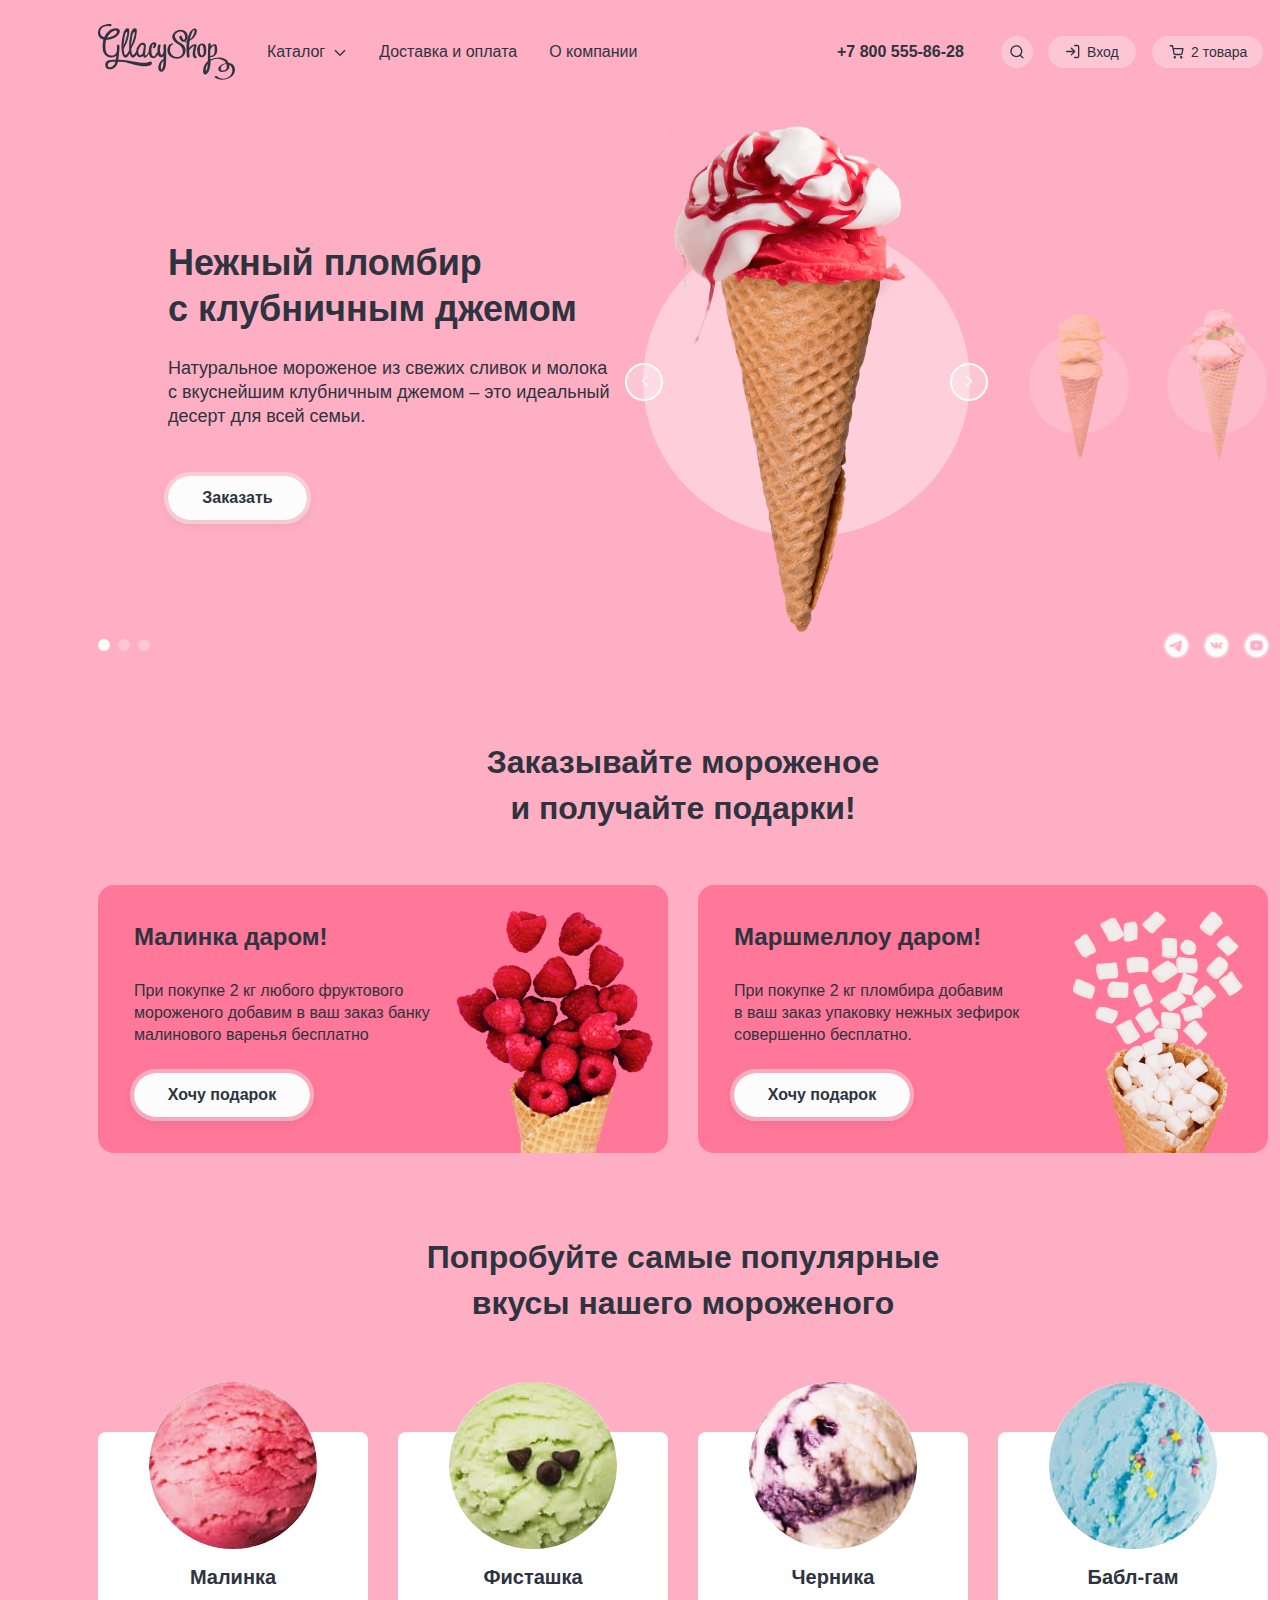
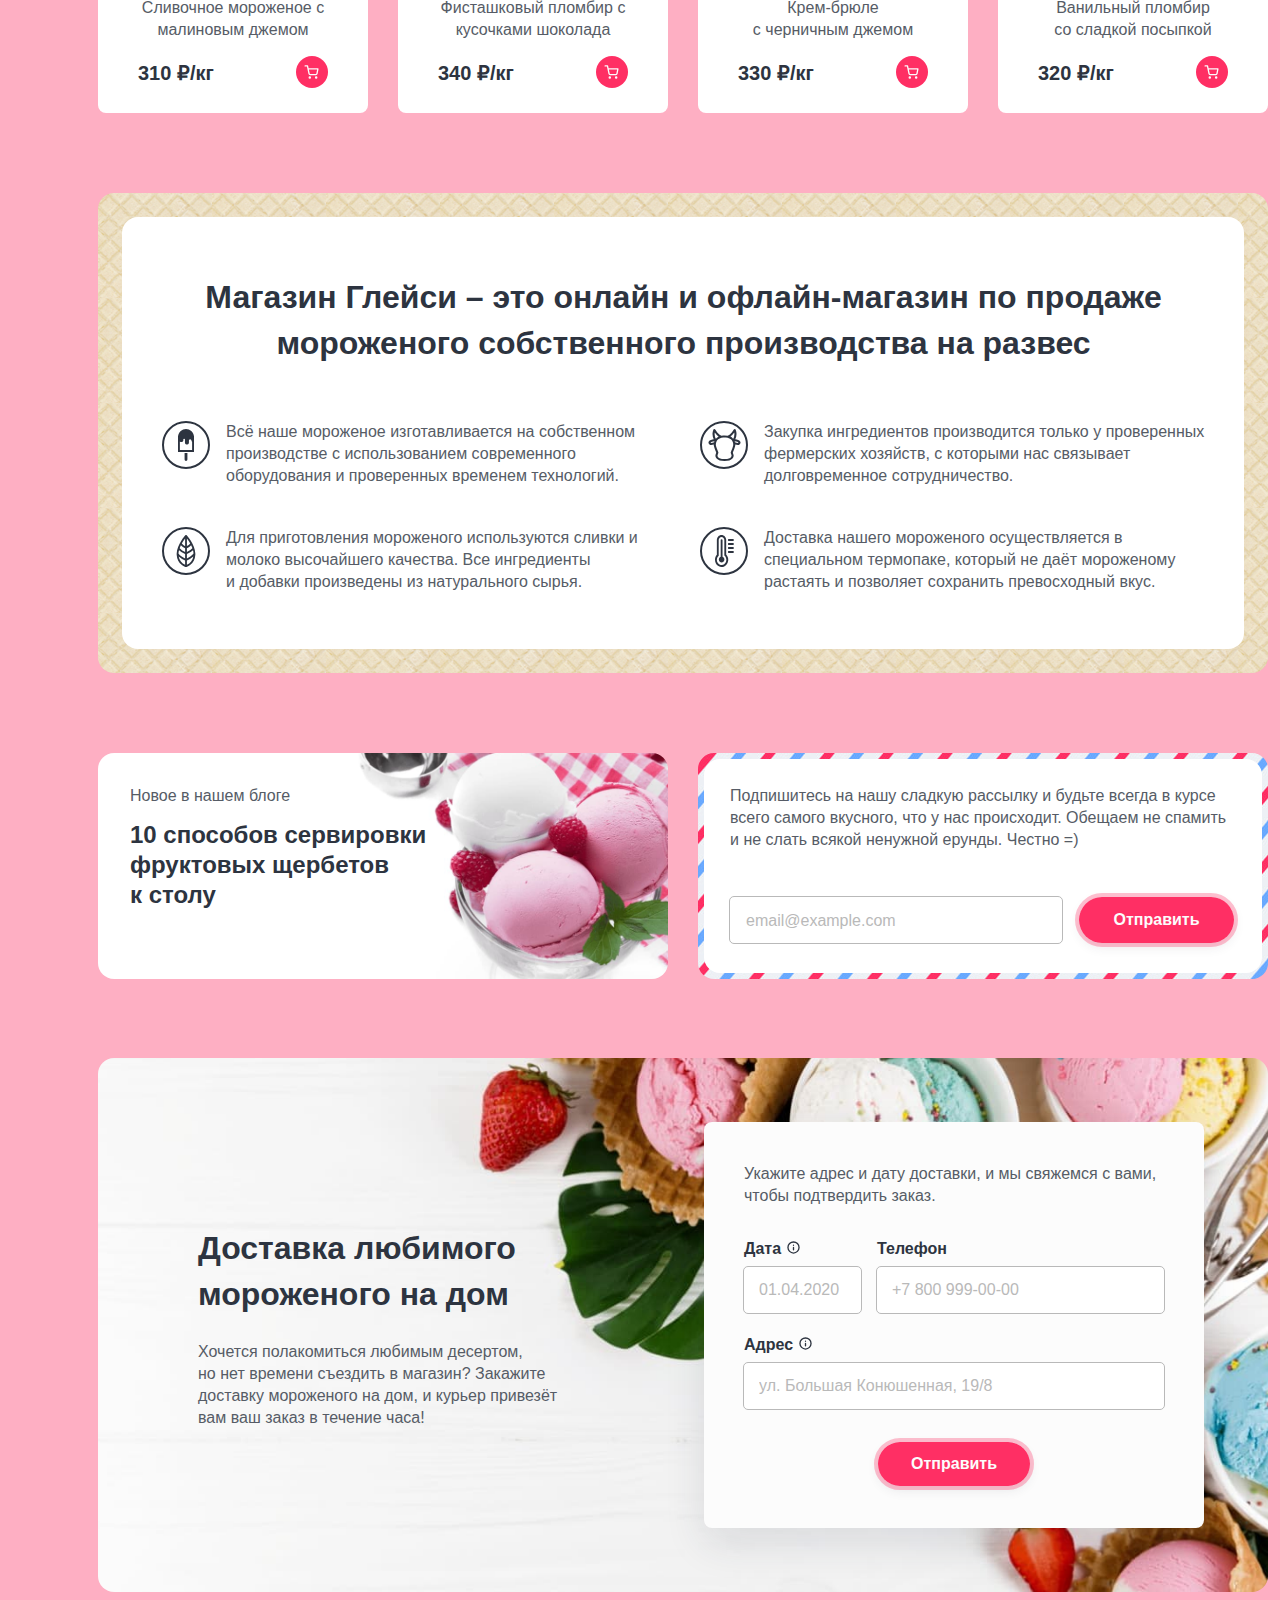
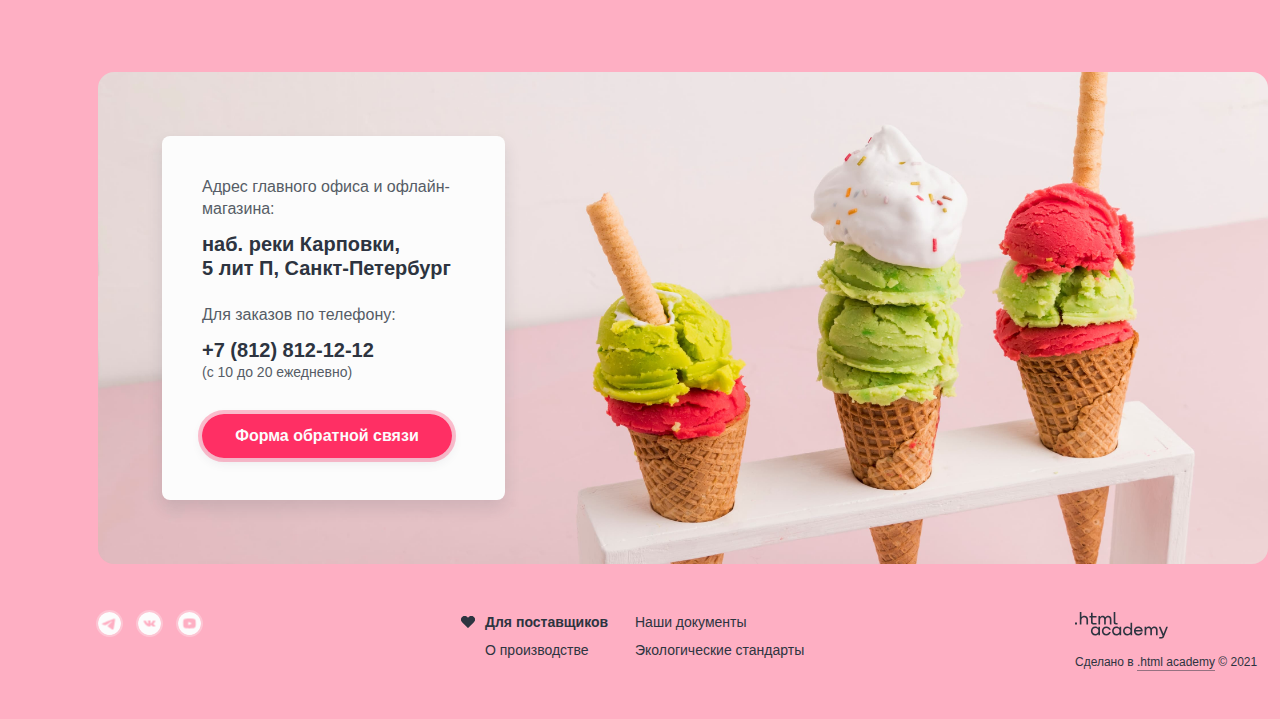
==== commit 54586f0b: "after checking draft" ====
--- a/index.html
+++ b/index.html
@@ -1,566 +1,553 @@
-    <!DOCTYPE html>
-    <html lang="ru">
+<!DOCTYPE html>
+<html lang="ru">
 
-      <head>
-        <meta charset="UTF-8">
-        <meta http-equiv="X-UA-Compatible" content="IE=edge">
-        <meta name="viewport" content="width=device-width, initial-scale=1.0">
-        <link rel="icon" type="image/png" sizes="32x32" href="images/favicon-32x32.png">
-        <link rel="stylesheet" href="styles/style.css">
-        <title>HTML Academy: Глейси</title>
-      </head>
+  <head>
+    <meta charset="UTF-8">
+    <meta http-equiv="X-UA-Compatible" content="IE=edge">
+    <meta name="viewport" content="width=device-width, initial-scale=1.0">
+    <link rel="icon" type="image/png" sizes="32x32" href="images/favicon-32x32.png">
+    <link rel="stylesheet" href="styles/style.css">
+    <title>HTML Academy: Глейси</title>
+  </head>
 
-      <body>
-        <div class="content-wrapper">
-          <header class="page-header">
-            <nav class="header-navigation">
-              <a class="page-header-link" href="#">
-                <img class="header-logo" src="images/header-logo.svg" width="137" height="56"
-                  alt="Логотип магазина Глейси.">
-              </a>
-              <ul class="header-navigation-list">
-                <li class="navigation-list-item navigation-list-catalog">
-                  <a class="navigation-item-link  navigation-link-catalog" href="#">Каталог
-                  </a>
-                  <div class="subcatalog-wrapper">
-                    <ul class="subcatalog">
-                      <li class="subcatalog-item subcatalog-item-new">
-                        <a href="#" class="subcatalog-item-link">Новинки</a>
+  <body>
+    <div class="content-wrapper">
+      <header class="page-header">
+        <nav class="header-navigation">
+          <a class="page-header-link" href="#">
+            <img class="header-logo" src="images/header-logo.svg" width="137" height="56"
+              alt="Логотип магазина Глейси.">
+          </a>
+          <ul class="header-navigation-list">
+            <li class="navigation-list-item navigation-list-catalog">
+              <a class="navigation-item-link  navigation-link-catalog" href="#">Каталог
+              </a>
+              <div class="subcatalog-wrapper">
+                <ul class="subcatalog">
+                  <li class="subcatalog-item subcatalog-item-new">
+                    <a class="subcatalog-item-link" href="#">Новинки</a>
+                  </li>
+                  <li class="subcatalog-item">
+                    <a class="subcatalog-item-link" href="catalog.html">Сливочное</a>
+                  </li>
+                  <li class="subcatalog-item">
+                    <a class="subcatalog-item-link" href="#">Щербеты</a>
+                  </li>
+                  <li class="subcatalog-item">
+                    <a class="subcatalog-item-link" href="#">Фруктовый лед</a>
+                  </li>
+                  <li class="subcatalog-item">
+                    <a class="subcatalog-item-link" href="#">Мелорин</a>
+                  </li>
+                </ul>
+              </div>
+            </li>
+            <li class="navigation-list-item">
+              <a class="navigation-item-link" href="#">Доставка и оплата</a>
+            </li>
+            <li class="navigation-list-item">
+              <a class="navigation-item-link" href="#">О компании</a>
+            </li>
+          </ul>
+        </nav>
+        <nav class="user-navigation">
+          <div class="phonenumber-link-wrapper">
+            <a class="phonenumber-link" href="tel:+78005558628">+7 800 555-86-28</a>
+          </div>
+          <ul class="header-entry-list">
+            <li class="user-navigation-item">
+              <a class="user-navigation-link user-navigation-search" href="#">
+                <svg class="header-search-icon" width="14" height="14" aria-hidden="true" focusable="false"
+                  viewBox="0 0 14 14" fill="none" xmlns="http://www.w3.org/2000/svg">
+                  <path fill-rule="evenodd" clip-rule="evenodd"
+                    d="M1.663 6.188a4.667 4.667 0 1 1 8.028 3.237.674.674 0 0 0-.124.124 4.667 4.667 0 0 1-7.904-3.361Zm8.412 4.688a6 6 0 1 1 .943-.943l2.45 2.45a.667.667 0 1 1-.943.943l-2.45-2.45Z" />
+                </svg>
+                <span class="visually-hidden"> Кнопка поиска по сайту.</span>
+              </a>
+              <div class="search-form-wrapper">
+                <form class="header-search-form" action="https://echo.htmlacademy.ru/" method="get">
+                  <input class="search-form-input input-field-state" name="form-search" type="text" id="form-search"
+                    placeholder="Поиск по сайту" required>
+                  <label class="visually-hidden" for="form-search">Поиск товара на сайте.</label>
+                  <button class="header-form-button" type="button">
+                    <span class="visually-hidden">Сбросить.</span>
+                  </button>
+                </form>
+              </div>
+            </li>
+            <li class="user-navigation-item entry-popover">
+              <a class="user-navigation-link user-navigation-entry" href="#">
+                <svg class="header-entry-icon" width="14" height="15" aria-hidden="true" focusable="false" viewBox="0 0 14 15" fill="none"
+                  xmlns="http://www.w3.org/2000/svg">
+                  <path fill-rule="evenodd" clip-rule="evenodd"
+                    d="M8 1.525c0-.369.298-.667.667-.667h2.666a2 2 0 0 1 2 2v9.333a2 2 0 0 1-2 2H8.667a.667.667 0 0 1 0-1.333h2.666A.667.667 0 0 0 12 12.19V2.858a.666.666 0 0 0-.667-.667H8.667A.667.667 0 0 1 8 1.525ZM4.862 3.72c.26-.26.682-.26.943 0l3.329 3.329a.673.673 0 0 1 .2.476.664.664 0 0 1-.2.476l-3.33 3.328a.667.667 0 1 1-.942-.943l2.195-2.195H.667a.667.667 0 1 1 0-1.333h6.39L4.862 4.663a.667.667 0 0 1 0-.943Z" />
+                </svg>
+                <span class="header-entry-text">Вход</span>
+              </a>
+              <div class="popover-wrapper">
+                <section class="popover-auth">
+                  <h2 class="popover-auth-caption">Личный кабинет</h2>
+                  <form class="auth-form" action="https://echo.htmlacademy.ru/" method="post">
+                    <div class="field-group auth-login-group">
+                      <label class="visually-hidden" for="auth-login"></label>
+                      <input class="auth-form-field input-field-state" name="auth-login" type="email" id="auth-login"
+                        placeholder="Введите логин" required>
+                    </div>
+                    <div class="field-group auth-password-group">
+                      <label class="visually-hidden" for="auth-password"></label>
+                      <input class="auth-form-field input-field-state" name="auth-password" type="password" id="auth-password"
+                        placeholder="Введите пароль" required>
+                    </div>
+                    <button class="popover-auth-button button" type="submit">Войти</button>
+                    <div class="form-register-wrapper">
+                      <a class="auth-form-recovery" href="#">Забыли пароль?</a>
+                      <a class="auth-form-register" href="#">Регистрация</a>
+                    </div>
+                  </form>
+                </section>
+              </div>
+            </li>
+            <li class="user-navigation-item cart-item">
+              <a class="user-navigation-link user-navigation-cart" href="#">
+                <svg class="header-cart-icon" width="15" height="14" aria-hidden="true" focusable="false" viewBox="0 0 15 14" fill="none"
+                  xmlns="http://www.w3.org/2000/svg">
+                  <path fill-rule="evenodd" clip-rule="evenodd"
+                    d="M1.167.108a.667.667 0 1 0 0 1.333h1.77l.468 2.336a.664.664 0 0 0 .011.053l.967 4.833a1.826 1.826 0 0 0 1.819 1.47h5.62a1.826 1.826 0 0 0 1.819-1.47l.001-.005.927-4.861a.667.667 0 0 0-.655-.792H4.611L4.138.644a.667.667 0 0 0-.654-.536H1.167ZM5.69 8.402l-.813-4.064h8.23l-.775 4.067a.492.492 0 0 1-.492.395H6.183a.492.492 0 0 1-.492-.397Zm-1.134 3.961a1.246 1.246 0 1 1 2.492 0 1.246 1.246 0 0 1-2.492 0Zm6.374 0a1.246 1.246 0 1 1 2.491 0 1.246 1.246 0 0 1-2.491 0Z" />
+                </svg>
+                <span class="products-quantity">2 товара</span>
+                <span class="products-quantity cart-empty">нет товаров</span>
+              </a>
+              <div class="cart-popover-wrapper">
+                <div class="cart-popover">
+                  <h2 class="cart-popover-caption">Корзина</h2>
+                  <form class="cart-form" action="https://echo.htmlacademy.ru/" method="get">
+                    <ul class="cart-popover-list">
+                      <li class="cart-popover-item">
+                        <a class="cart-item-link" href="#">
+                          <div class="cart-img-wrapper">
+                            <img class="cart-item-img" src="images/cart-raspberry-image.jpg" width="46" height="46" alt="Малиновое мороженое.">
+                          </div>
+                          <div class="cart-caption-wrapper">
+                            <h3 class="cart-product-caption">Малинка
+                            </h3>
+                            <input type="hidden" id="product-cart" name="product" value="Мороженое малиновое">
+                            <span class="cart-product-quantity">1 кг х 310 ₽</span>
+                          </div>
+                        </a>
+                        <span class="cart-product-price">310 ₽</span>
+                        <button class="cart-product-button" type="button">
+                          <span class="visually-hidden">Удалить товар из корзины.</span>
+                        </button>
                       </li>
-                      <li class="subcatalog-item">
-                        <a href="catalog.html" class="subcatalog-item-link">Сливочное</a>
-                      </li>
-                      <li class="subcatalog-item">
-                        <a href="#" class="subcatalog-item-link">Щербеты</a>
-                      </li>
-                      <li class="subcatalog-item">
-                        <a href="#" class="subcatalog-item-link">Фруктовый лед</a>
-                      </li>
-                      <li class="subcatalog-item">
-                        <a href="#" class="subcatalog-item-link">Мелорин</a>
+                      <li class="cart-popover-item">
+                        <a class="cart-item-link" href="#">
+                          <div class="cart-img-wrapper">
+                            <img class="cart-item-img" src="images/cart-bubble-gum-image.jpg" width="46" height="46" alt="Мороженое бабл-гам.">
+                          </div>
+                          <div class="cart-caption-wrapper">
+                            <h3 class="cart-product-caption">Бабл-гам</h3>
+                            <input type="hidden" id="product-cart-bubblegum" name="product" value="Мороженое bubblegum">
+                            <span class="cart-product-quantity">1,5 кг х 320 ₽</span>
+                          </div>
+                        </a>
+                        <span class="cart-product-price">480 ₽</span>
+                        <button class="cart-product-button" type="button">
+                          <span class="visually-hidden">Удалить товар из корзины.</span>
+                        </button>
                       </li>
                     </ul>
+                    <div class="cart-order-wrapper">
+                      <button class="cart-form-button button" type="submit">Оформить заказ</button>
+                      <span class="cart-total-price">Итого: 790 ₽</span>
+                    </div>
+                  </form>
+                </div>
+              </div>
+              <div class="cart-popover-empty">Ваша корзина пока пуста</div>
+            </li>
+          </ul>
+        </nav>
+      </header>
+      <main class="main-index">
+        <h1 class="visually-hidden">Магазин мороженого Глейси.</h1>
+        <section class="welcome-slider">
+          <h2 class="visually-hidden">Демонстрация мороженого.</h2>
+          <div class="slider-screen">
+            <div class="slider-screen-buttons-wrapper">
+              <ul class="slider-screen-list">
+                <li class="slider-screen-item slider-screen-item-current ">
+                  <div class="ice-cream-desc">
+                    <h3 class="ice-cream-caption">Нежный пломбир
+                      с&nbsp;клубничным джемом</h3>
+                    <p class="ice-cream-text">Натуральное мороженое из свежих сливок
+                      и&nbsp;молока с вкуснейшим клубничным джемом – это идеальный десерт для всей семьи. </p>
+                    <a class="slider-order-link link" href="#">Заказать</a>
                   </div>
-                </li>
-                <li class="navigation-list-item">
-                  <a class="navigation-item-link" href="#">Доставка и оплата</a>
-                </li>
-                <li class="navigation-list-item">
-                  <a class="navigation-item-link" href="#">О компании</a>
-                </li>
-              </ul>
-            </nav>
-            <nav class="user-navigation">
-              <div class="phonenumber-link-wrapper">
-                <a class="phonenumber-link" href="tel:+78005558628">+7 800 555-86-28</a>
-              </div>
-              <ul class="header-entry-list">
-                <li class="user-navigation-item">
-                  <a class="user-navigation-link user-navigation-search" href="#">
-                    <svg class="header-search-icon" width="14" height="14" aria-hidden="true" focusable="false"
-                      viewBox="0 0 14 14" fill="none" xmlns="http://www.w3.org/2000/svg">
-                      <path fill-rule="evenodd" clip-rule="evenodd"
-                        d="M1.663 6.188a4.667 4.667 0 1 1 8.028 3.237.674.674 0 0 0-.124.124 4.667 4.667 0 0 1-7.904-3.361Zm8.412 4.688a6 6 0 1 1 .943-.943l2.45 2.45a.667.667 0 1 1-.943.943l-2.45-2.45Z" />
-                    </svg>
-                    <span class="visually-hidden"> Кнопка поиска по сайту.</span>
-                  </a>
-                  <div class="search-form-wrapper">
-                    <form class="header-search-form" action="https://echo.htmlacademy.ru/" method="get">
-                      <input class="search-form-input input-field-state" name="form-search" type="text" id="form-search"
-                        placeholder="Поиск по сайту" required>
-                      <label class="visually-hidden" for="form-search">Поиск товара на сайте.</label>
-                      <button class="header-form-button" type="button">
-                        <span class="visually-hidden">Сбросить.</span>
-                      </button>
-                    </form>
-                  </div>
-                </li>
-                <li class="user-navigation-item entry-popover">
-                  <a class="user-navigation-link user-navigation-entry" href="#">
-                    <svg class="header-entry-icon" width="14" height="15" viewBox="0 0 14 15" fill="none"
-                      xmlns="http://www.w3.org/2000/svg" aria-hidden="true" focusable="false">
-                      <path fill-rule="evenodd" clip-rule="evenodd"
-                        d="M8 1.525c0-.369.298-.667.667-.667h2.666a2 2 0 0 1 2 2v9.333a2 2 0 0 1-2 2H8.667a.667.667 0 0 1 0-1.333h2.666A.667.667 0 0 0 12 12.19V2.858a.666.666 0 0 0-.667-.667H8.667A.667.667 0 0 1 8 1.525ZM4.862 3.72c.26-.26.682-.26.943 0l3.329 3.329a.673.673 0 0 1 .2.476.664.664 0 0 1-.2.476l-3.33 3.328a.667.667 0 1 1-.942-.943l2.195-2.195H.667a.667.667 0 1 1 0-1.333h6.39L4.862 4.663a.667.667 0 0 1 0-.943Z" />
-                    </svg>
-                    <span class="header-entry-text">Вход</span>
-                  </a>
-                  <div class="popover-wrapper">
-                    <section class="popover-auth">
-                      <h2 class="popover-auth-caption">Личный кабинет</h2>
-                      <form class="auth-form" action="https://echo.htmlacademy.ru/" method="post">
-                        <div class="field-group auth-login-group">
-                          <label for="auth-login" class="visually-hidden"></label>
-                          <input class="auth-form-field input-field-state" type="email" id="auth-login"
-                            name="auth-login" placeholder="Введите логин" required>
-                        </div>
-                        <div class="field-group auth-password-group">
-                          <label for="auth-password" class="visually-hidden"></label>
-                          <input class="auth-form-field input-field-state" type="password" id="auth-password"
-                            name="auth-password" placeholder="Введите пароль" required>
-                        </div>
-                        <button class="popover-auth-button button" type="submit">Войти</button>
-                        <div class="form-register-wrapper">
-                          <a href="#" class="auth-form-recovery">Забыли пароль?</a>
-                          <a href="#" class="auth-form-register">Регистрация</a>
-                        </div>
-                      </form>
-                    </section>
-                  </div>
-                </li>
-                <li class="user-navigation-item cart-item">
-                  <a class="user-navigation-link user-navigation-cart" href="#">
-                    <svg class="header-cart-icon" width="15" height="14" viewBox="0 0 15 14" fill="none"
-                      xmlns="http://www.w3.org/2000/svg" aria-hidden="true" focusable="false">
-                      <path fill-rule="evenodd" clip-rule="evenodd"
-                        d="M1.167.108a.667.667 0 1 0 0 1.333h1.77l.468 2.336a.664.664 0 0 0 .011.053l.967 4.833a1.826 1.826 0 0 0 1.819 1.47h5.62a1.826 1.826 0 0 0 1.819-1.47l.001-.005.927-4.861a.667.667 0 0 0-.655-.792H4.611L4.138.644a.667.667 0 0 0-.654-.536H1.167ZM5.69 8.402l-.813-4.064h8.23l-.775 4.067a.492.492 0 0 1-.492.395H6.183a.492.492 0 0 1-.492-.397Zm-1.134 3.961a1.246 1.246 0 1 1 2.492 0 1.246 1.246 0 0 1-2.492 0Zm6.374 0a1.246 1.246 0 1 1 2.491 0 1.246 1.246 0 0 1-2.491 0Z" />
-                    </svg>
-                    <span class="products-quantity">2 товара</span>
-                    <span class="products-quantity cart-empty">нет товаров</span>
-                  </a>
-                  <div class="cart-popover-wrapper">
-                    <div class="cart-popover">
-                      <h2 class="cart-popover-caption">Корзина</h2>
-                      <form class="cart-form" action="https://echo.htmlacademy.ru/" method="get">
-                        <ul class="cart-popover-list">
-                          <li class="cart-popover-item">
-                            <a href="#" class="cart-item-link">
-                              <div class="cart-img-wrapper">
-                                <img class="cart-item-img" src="images/cart-raspberry-image.jpg"
-                                  alt="Малиновое мороженое." width="46" height="46">
-                              </div>
-                              <div class="cart-caption-wrapper">
-                                <h3 class="cart-product-caption">Малинка
-                                </h3>
-                                <input type="hidden" id="product-cart" name="product" value="Мороженое малиновое">
-                                <span class="cart-product-quantity">1 кг х 310 ₽</span>
-                              </div>
-                            </a>
-                            <span class="cart-product-price">310 ₽</span>
-                            <button class="cart-product-button" type="button">
-                              <span class="visually-hidden">Удалить товар из корзины.</span>
-                            </button>
-                          </li>
-                          <li class="cart-popover-item">
-                            <a href="#" class="cart-item-link">
-                              <div class="cart-img-wrapper">
-                                <img class="cart-item-img" src="images/cart-bubble-gum-image.jpg"
-                                  alt="Мороженое бабл-гам." width="46" height="46">
-                              </div>
-                              <div class="cart-caption-wrapper">
-                                <h3 class="cart-product-caption">Бабл-гам</h3>
-                                <input type="hidden" id="product-cart-bubblegum" name="product"
-                                  value="Мороженое bubblegum">
-                                <span class="cart-product-quantity">1,5 кг х 320 ₽</span>
-                              </div>
-                            </a>
-                            <span class="cart-product-price">480 ₽</span>
-                            <button class="cart-product-button" type="button">
-                              <span class="visually-hidden">Удалить товар из корзины.</span>
-                            </button>
-                          </li>
-                        </ul>
-                        <div class="cart-order-wrapper">
-                          <button type="submit" class="cart-form-button button">Оформить заказ</button>
-                          <span class="cart-total-price">Итого: 790 ₽</span>
-                        </div>
-                      </form>
-                    </div>
-                  </div>
-                  <div class="cart-popover-empty">Ваша корзина пока пуста</div>
-                </li>
-              </ul>
-            </nav>
-          </header>
-          <main class="main-index">
-            <h1 class="visually-hidden">Магазин мороженого Глейси.</h1>
-            <section class="welcome-slider">
-              <h2 class="visually-hidden">Демонстрация мороженого.</h2>
-              <div class="slider-screen">
-                <div class="slider-screen-buttons-wrapper">
-
-                  <ul class="slider-screen-list">
-                    <li class="slider-screen-item slider-screen-item-current ">
-                      <div class="ice-cream-desc">
-                        <h3 class="ice-cream-caption">Нежный пломбир
-                          с&nbsp;клубничным джемом</h3>
-                        <p class="ice-cream-text">Натуральное мороженое из свежих сливок
-                          и&nbsp;молока с вкуснейшим клубничным джемом – это идеальный десерт для всей семьи. </p>
-                        <a class="slider-order-link link" href="#">Заказать</a>
-                      </div>
-                      <div class="slider-img-wrapper">
-                        <a href="#" class="slider-img-link">
-                          <img class="slider-img slider-image-strawberry" src="images/strawberry-ice-cream-large.png"
-                            width="328" height="507" alt="Клубничное мороженое.">
-                        </a>
-                      </div>
-                    </li>
-                    <li class="slider-screen-item">
-                      <div class="ice-cream-desc">
-                        <h3 class="ice-cream-caption">Сливочное мороженое со вкусом банана</h3>
-                        <p class="ice-cream-text">Сливочное мороженое с ярким банановым вкусом подарит вам свежесть и
-                          наслаждение даже в самый жаркий летний день. </p>
-                        <a class="slider-order-link" href="#">Заказать</a>
-                      </div>
-                      <div class="slider-img-wrapper ">
-                        <a href="#" class="slider-img-link">
-                          <img class="slider-img slider-image-banana" src="images/banana-ice-cream-large.png"
-                            width="328" height="507" alt="Банановое мороженое.">
-                        </a>
-                      </div>
-                    </li>
-                    <li class="slider-screen-item">
-                      <div class="ice-cream-desc">
-                        <h3 class="ice-cream-caption">Карамельный пломбир
-                          с маршмеллоу</h3>
-                        <p class="ice-cream-text">Необычный сладкий десерт с карамельным топпингом и кусочками зефира
-                          завоюет сердца сладкоежек всех возрастов. </p>
-                        <a class="slider-order-link" href="#">Заказать</a>
-                      </div>
-                      <div class="slider-img-wrapper">
-                        <a href="#" class="slider-img-link">
-                          <img class="slider-img slider-image-banana" src="images/caramel-ice-cream-large.png"
-                            width="328" height="507" alt="Карамельное мороженое.">
-                        </a>
-                      </div>
-                    </li>
-                  </ul>
-                  <button class="slider-button-arrow previous-button" type="button">
-                    <span class="visually-hidden">Предыдущий слайд.</span>
-                    <svg width="7" height="12" viewBox="0 0 7 12" fill="none" xmlns="http://www.w3.org/2000/svg">
-                      <path fill-rule="evenodd" clip-rule="evenodd"
-                        d="M5.71 11.14a.66.66 0 0 0 .94-.95L2.45 6l4.2-4.2a.66.66 0 1 0-.94-.94L1.04 5.52a.67.67 0 0 0 0 .94l4.67 4.68Z" />
-                    </svg>
-                  </button>
-                  <button class="slider-button-arrow next-button" type="button">
-                    <svg width="7" height="12" viewBox="0 0 7 12" fill="none" xmlns="http://www.w3.org/2000/svg">
-                      <path fill-rule="evenodd" clip-rule="evenodd"
-                        d="M1.29.865a.665.665 0 1 0-.94.94l4.2 4.201-4.2 4.202a.665.665 0 0 0 .94.94L5.958 6.48l.003-.003c.26-.26.26-.681 0-.94L1.29.864Z" />
-                    </svg>
-                    <span class="visually-hidden">Следующий слайд.</span>
-                  </button>
-                </div>
-                <div class="slider-dots-wrapper">
-                  <ol class="slider-dots-list">
-                    <li class="slider-dots-item">
-                      <button class="slider-dots-button slider-dots-current" type="button">
-                        <span class="visually-hidden">Первый слайд.</span>
-                      </button>
-                    </li>
-                    <li class="slider-dots-item">
-                      <button class="slider-dots-button" type="button">
-                        <span class="visually-hidden">Второй слайд.</span>
-                      </button>
-                    </li>
-                    <li class="slider-dots-item">
-                      <button class="slider-dots-button" type="button">
-                        <span class="visually-hidden">Третий слайд.</span>
-                      </button>
-                    </li>
-                  </ol>
-                  <div class="slider-socials-wrapper">
-                    <ul class="slider-socials-list">
-                      <li class="slider-socials-list-item">
-                        <a href="https://t.me/htmlacademy" class="footer-socials-link footer-socials-telegram">
-                          <span class="visually-hidden">Тelegram.</span>
-                        </a>
-                      </li>
-                      <li class="socials-list-item">
-                        <a href="https://vk.com/htmlacademy" class="footer-socials-link footer-socials-vkontakte">
-                          <span class="visually-hidden">В контакте.</span>
-                        </a>
-                      </li>
-                      <li class="socials-list-item">
-                        <a href="https://www.youtube.com/user/htmlacademyru"
-                          class="footer-socials-link footer-socials-youtube">
-                          <span class="visually-hidden">Youtube.</span>
-                        </a>
-                      </li>
-                    </ul>
-                  </div>
-                </div>
-              </div>
-            </section>
-            <section class="promotion-about">
-              <h2 class="visually-hidden">Информация об акциях и скидках.</h2>
-              <p class="promotion-slogan slogan">Заказывайте мороженое и&nbsp;получайте подарки!</p>
-              <div class="promotion-description promotion-desc-raspberry">
-                <h3 class="promotion-caption">Малинка даром!</h3>
-                <p class="promotion-text">При покупке 2 кг любого фруктового мороженого добавим в&nbsp;ваш заказ банку
-                  малинового варенья бесплатно</p>
-                <a href="#" class="promotion-button link">Хочу подарок</a>
-              </div>
-              <div class="promotion-description promotion-desc-marshmallow">
-                <h3 class="promotion-caption">Маршмеллоу даром!</h3>
-                <p class="promotion-text">При покупке 2 кг пломбира добавим в&nbsp;ваш заказ упаковку нежных зефирок
-                  совершенно бесплатно.</p>
-                <a href="#" class="promotion-button link">Хочу подарок</a>
-              </div>
-            </section>
-            <section class="product-presentation">
-              <h2 class=visually-hidden>Презентация товара.</h2>
-              <p class="product-presentation-slogan slogan">Попробуйте самые популярные вкусы нашего мороженого</p>
-              <ul class="products-list">
-                <li class="products-list-item">
-                  <a href="#" class="products-item-link">
-                    <div class="product-img-wrapper">
-                      <img class="product-item-img" src="images/product-presentation-raspberry.jpg"
-                        alt="Мороженое малиновое." width="168" height="168">
-                    </div>
-                    <h3 class="products-item-caption">Малинка</h3>
-                  </a>
-                  <p class="products-item-desc">Сливочное мороженое с малиновым джемом</p>
-                  <div class="products-price-wrapper">
-                    <span class="products-price"> 310 ₽/кг</span>
-                    <a class="products-cart-icon" href="#">
-                      <svg class="cart-icon" width="15" height="14" viewBox="0 0 15 14" fill="none"
-                        xmlns="http://www.w3.org/2000/svg" role="img" aria-label="Поместить в корзину.">
-                        <path fill-rule="evenodd" clip-rule="evenodd"
-                          d="M1.167.25a.667.667 0 1 0 0 1.333h1.77l.468 2.336a.664.664 0 0 0 .011.053l.967 4.833a1.826 1.826 0 0 0 1.819 1.47h5.62a1.826 1.826 0 0 0 1.819-1.47l.001-.005.927-4.861a.667.667 0 0 0-.655-.792H4.611L4.138.786A.667.667 0 0 0 3.484.25H1.167ZM5.69 8.544 4.878 4.48h8.23l-.775 4.067a.492.492 0 0 1-.492.395H6.183a.492.492 0 0 1-.492-.397Zm-1.134 3.961a1.246 1.246 0 1 1 2.492 0 1.246 1.246 0 0 1-2.492 0Zm6.374 0a1.246 1.246 0 1 1 2.491 0 1.246 1.246 0 0 1-2.491 0Z">
-                        </path>
-                      </svg>
+                  <div class="slider-img-wrapper">
+                    <a class="slider-img-link" href="#">
+                      <img class="slider-img slider-image-strawberry" src="images/strawberry-ice-cream-large.png"
+                        width="328" height="507" alt="Клубничное мороженое.">
                     </a>
                   </div>
                 </li>
-                <li class="products-list-item">
-                  <a href="#" class="products-item-link">
-                    <div class="product-img-wrapper">
-                      <img class="product-item-img" src="images/pistachio-ice-cream.jpg" alt="Мороженое фисташковое."
-                        width="168" height="168">
-                    </div>
-                    <h3 class="products-item-caption">Фисташка</h3>
-                  </a>
-                  <p class="products-item-desc">Фисташковый пломбир с кусочками шоколада</p>
-                  <div class="products-price-wrapper">
-                    <span class="products-price">340 ₽/кг</span>
-                    <a class="products-cart-icon" href="#">
-                      <svg class="cart-icon" width="15" height="14" viewBox="0 0 15 14" fill="none"
-                        xmlns="http://www.w3.org/2000/svg" role="img" aria-label="Поместить в корзину.">
-                        <path fill-rule="evenodd" clip-rule="evenodd"
-                          d="M1.167.25a.667.667 0 1 0 0 1.333h1.77l.468 2.336a.664.664 0 0 0 .011.053l.967 4.833a1.826 1.826 0 0 0 1.819 1.47h5.62a1.826 1.826 0 0 0 1.819-1.47l.001-.005.927-4.861a.667.667 0 0 0-.655-.792H4.611L4.138.786A.667.667 0 0 0 3.484.25H1.167ZM5.69 8.544 4.878 4.48h8.23l-.775 4.067a.492.492 0 0 1-.492.395H6.183a.492.492 0 0 1-.492-.397Zm-1.134 3.961a1.246 1.246 0 1 1 2.492 0 1.246 1.246 0 0 1-2.492 0Zm6.374 0a1.246 1.246 0 1 1 2.491 0 1.246 1.246 0 0 1-2.491 0Z" />
-                      </svg>
+                <li class="slider-screen-item">
+                  <div class="ice-cream-desc">
+                    <h3 class="ice-cream-caption">Сливочное мороженое со вкусом банана</h3>
+                    <p class="ice-cream-text">Сливочное мороженое с ярким банановым вкусом подарит вам свежесть и
+                      наслаждение даже в самый жаркий летний день. </p>
+                    <a class="slider-order-link" href="#">Заказать</a>
+                  </div>
+                  <div class="slider-img-wrapper">
+                    <a class="slider-img-link" href="#">
+                      <img class="slider-img slider-image-banana" src="images/banana-ice-cream-large.png" width="328"
+                        height="507" alt="Банановое мороженое.">
                     </a>
                   </div>
                 </li>
-                <li class="products-list-item">
-                  <a href="#" class="products-item-link">
-                    <div class="product-img-wrapper">
-                      <img src="images/blueberry-ice-cream.jpg" alt="Черничное мороженое." class="product-item-img"
-                        width="168" height="168">
-                    </div>
-                    <h3 class="products-item-caption">Черника</h3>
-                  </a>
-                  <p class="products-item-desc">Крем-брюле
-                    с&nbsp;черничным джемом</p>
-                  <div class="products-price-wrapper">
-                    <span class="products-price">330 ₽/кг</span>
-                    <a class="products-cart-icon" href="#">
-                      <svg class="cart-icon" width="15" height="14" viewBox="0 0 15 14" fill="none"
-                        xmlns="http://www.w3.org/2000/svg" role="img" aria-label="Поместить в корзину.">
-                        <path fill-rule="evenodd" clip-rule="evenodd"
-                          d="M1.167.25a.667.667 0 1 0 0 1.333h1.77l.468 2.336a.664.664 0 0 0 .011.053l.967 4.833a1.826 1.826 0 0 0 1.819 1.47h5.62a1.826 1.826 0 0 0 1.819-1.47l.001-.005.927-4.861a.667.667 0 0 0-.655-.792H4.611L4.138.786A.667.667 0 0 0 3.484.25H1.167ZM5.69 8.544 4.878 4.48h8.23l-.775 4.067a.492.492 0 0 1-.492.395H6.183a.492.492 0 0 1-.492-.397Zm-1.134 3.961a1.246 1.246 0 1 1 2.492 0 1.246 1.246 0 0 1-2.492 0Zm6.374 0a1.246 1.246 0 1 1 2.491 0 1.246 1.246 0 0 1-2.491 0Z" />
-                      </svg>
-                    </a>
+                <li class="slider-screen-item">
+                  <div class="ice-cream-desc">
+                    <h3 class="ice-cream-caption">Карамельный пломбир
+                      с маршмеллоу</h3>
+                    <p class="ice-cream-text">Необычный сладкий десерт с карамельным топпингом и кусочками зефира
+                      завоюет сердца сладкоежек всех возрастов. </p>
+                    <a class="slider-order-link" href="#">Заказать</a>
                   </div>
-                </li>
-                <li class="products-list-item">
-                  <a href="#" class="products-item-link">
-                    <div class="product-img-wrapper">
-                      <img class="product-item-img" src="images/bubble-gum-ice-cream.jpg"
-                        alt="Мороженое со вкусом bubble-gum." width="168" height="168">
-                    </div>
-                    <h3 class="products-item-caption">Бабл-гам</h3>
-                  </a>
-                  <p class="products-item-desc">Ванильный пломбир
-                    со&nbsp;сладкой посыпкой</p>
-                  <div class="products-price-wrapper">
-                    <span class="products-price">320 ₽/кг</span>
-                    <a class="products-cart-icon" href="#">
-                      <svg class="cart-icon" width="15" height="14" viewBox="0 0 15 14" fill="none"
-                        xmlns="http://www.w3.org/2000/svg" role="img" aria-label="Поместить в корзину.">
-                        <path fill-rule="evenodd" clip-rule="evenodd"
-                          d="M1.167.25a.667.667 0 1 0 0 1.333h1.77l.468 2.336a.664.664 0 0 0 .011.053l.967 4.833a1.826 1.826 0 0 0 1.819 1.47h5.62a1.826 1.826 0 0 0 1.819-1.47l.001-.005.927-4.861a.667.667 0 0 0-.655-.792H4.611L4.138.786A.667.667 0 0 0 3.484.25H1.167ZM5.69 8.544 4.878 4.48h8.23l-.775 4.067a.492.492 0 0 1-.492.395H6.183a.492.492 0 0 1-.492-.397Zm-1.134 3.961a1.246 1.246 0 1 1 2.492 0 1.246 1.246 0 0 1-2.492 0Zm6.374 0a1.246 1.246 0 1 1 2.491 0 1.246 1.246 0 0 1-2.491 0Z" />
-                      </svg>
+                  <div class="slider-img-wrapper">
+                    <a class="slider-img-link" href="#">
+                      <img class="slider-img slider-image-banana" src="images/caramel-ice-cream-large.png" width="328"
+                        height="507" alt="Карамельное мороженое.">
                     </a>
                   </div>
                 </li>
               </ul>
-            </section>
-            <section class="production-about">
-              <div class="production-about-wrapper">
-                <h2 class="production-about-caption">Магазин Глейси – это онлайн и офлайн-магазин по продаже
-                  мороженого собственного производства на развес</h2>
-                <p class="production-about-text about-technology">
-                  Всё наше мороженое изготавливается на собственном производстве с использованием современного
-                  оборудования и проверенных временем технологий.
-                </p>
-                <p class="production-about-text about-suppliers">
-                  Закупка ингредиентов производится только
-                  у&nbsp;проверенных фермерских хозяйств, с которыми
-                  нас&nbsp;связывает долговременное сотрудничество.
-                </p>
-                <p class="production-about-text about-ingredients">
-                  Для приготовления мороженого используются сливки и молоко высочайшего качества. Все ингредиенты
-                  и&nbsp;добавки произведены из натурального сырья.
-                </p>
-                <p class="production-about-text about-temperature">
-                  Доставка нашего мороженого осуществляется в специальном термопаке, который не даёт мороженому
-                  растаять и позволяет сохранить превосходный вкус.
-                </p>
-              </div>
-            </section>
-            <div class="subscribe-wrapper">
-              <section class="blog">
-                <span class="blog-row">Новое в нашем блоге</span>
-                <a href="#" class="about-serving-caption-link">
-                  <h2 class="about-serving-caption">10 способов сервировки фруктовых щербетов к&nbsp;столу</h2>
+              <button class="slider-button-arrow previous-button" type="button">
+                <span class="visually-hidden">Предыдущий слайд.</span>
+                <svg width="7" height="12" viewBox="0 0 7 12" fill="none" xmlns="http://www.w3.org/2000/svg">
+                  <path fill-rule="evenodd" clip-rule="evenodd"
+                    d="M5.71 11.14a.66.66 0 0 0 .94-.95L2.45 6l4.2-4.2a.66.66 0 1 0-.94-.94L1.04 5.52a.67.67 0 0 0 0 .94l4.67 4.68Z" />
+                </svg>
+              </button>
+              <button class="slider-button-arrow next-button" type="button">
+                <svg width="7" height="12" viewBox="0 0 7 12" fill="none" xmlns="http://www.w3.org/2000/svg">
+                  <path fill-rule="evenodd" clip-rule="evenodd"
+                    d="M1.29.865a.665.665 0 1 0-.94.94l4.2 4.201-4.2 4.202a.665.665 0 0 0 .94.94L5.958 6.48l.003-.003c.26-.26.26-.681 0-.94L1.29.864Z" />
+                </svg>
+                <span class="visually-hidden">Следующий слайд.</span>
+              </button>
+            </div>
+            <div class="slider-dots-wrapper">
+              <ol class="slider-dots-list">
+                <li class="slider-dots-item">
+                  <button class="slider-dots-button slider-dots-current" type="button">
+                    <span class="visually-hidden">Первый слайд.</span>
+                  </button>
+                </li>
+                <li class="slider-dots-item">
+                  <button class="slider-dots-button" type="button">
+                    <span class="visually-hidden">Второй слайд.</span>
+                  </button>
+                </li>
+                <li class="slider-dots-item">
+                  <button class="slider-dots-button" type="button">
+                    <span class="visually-hidden">Третий слайд.</span>
+                  </button>
+                </li>
+              </ol>
+              <div class="slider-socials-wrapper">
+                <ul class="slider-socials-list">
+                  <li class="slider-socials-list-item">
+                    <a class="footer-socials-link footer-socials-telegram" href="https://t.me/htmlacademy">
+                      <span class="visually-hidden">Тelegram.</span>
+                    </a>
+                  </li>
+                  <li class="socials-list-item">
+                    <a class="footer-socials-link footer-socials-vkontakte" href="https://vk.com/htmlacademy">
+                      <span class="visually-hidden">В контакте.</span>
+                    </a>
+                  </li>
+                  <li class="socials-list-item">
+                    <a class="footer-socials-link footer-socials-youtube" href="https://www.youtube.com/user/htmlacademyru">
+                      <span class="visually-hidden">Youtube.</span>
+                    </a>
+                  </li>
+                </ul>
+              </div>
+            </div>
+          </div>
+        </section>
+        <section class="promotion-about">
+          <h2 class="visually-hidden">Информация об акциях и скидках.</h2>
+          <p class="promotion-slogan slogan">Заказывайте мороженое и&nbsp;получайте подарки!</p>
+          <div class="promotion-description promotion-desc-raspberry">
+            <h3 class="promotion-caption">Малинка даром!</h3>
+            <p class="promotion-text">При покупке 2 кг любого фруктового мороженого добавим в&nbsp;ваш заказ банку
+              малинового варенья бесплатно</p>
+            <a class="promotion-button link" href="#">Хочу подарок</a>
+          </div>
+          <div class="promotion-description promotion-desc-marshmallow">
+            <h3 class="promotion-caption">Маршмеллоу даром!</h3>
+            <p class="promotion-text">При покупке 2 кг пломбира добавим в&nbsp;ваш заказ упаковку нежных зефирок
+              совершенно бесплатно.</p>
+            <a class="promotion-button link" href="#">Хочу подарок</a>
+          </div>
+        </section>
+        <section class="product-presentation">
+          <h2 class=visually-hidden>Презентация товара.</h2>
+          <p class="product-presentation-slogan slogan">Попробуйте самые популярные вкусы нашего мороженого</p>
+          <ul class="products-list">
+            <li class="products-list-item">
+              <a class="products-item-link" href="#">
+                <div class="product-img-wrapper">
+                  <img class="product-item-img" src="images/product-presentation-raspberry.jpg" width="168" height="168"  alt="Мороженое малиновое.">
+                </div>
+                <h3 class="products-item-caption">Малинка</h3>
+              </a>
+              <p class="products-item-desc">Сливочное мороженое с малиновым джемом</p>
+              <div class="products-price-wrapper">
+                <span class="products-price"> 310 ₽/кг</span>
+                <a class="products-cart-icon" href="#">
+                  <svg class="cart-icon" width="15" height="14" role="img" aria-label="Поместить в корзину." viewBox="0 0 15 14" fill="none"
+                    xmlns="http://www.w3.org/2000/svg">
+                    <path fill-rule="evenodd" clip-rule="evenodd"
+                      d="M1.167.25a.667.667 0 1 0 0 1.333h1.77l.468 2.336a.664.664 0 0 0 .011.053l.967 4.833a1.826 1.826 0 0 0 1.819 1.47h5.62a1.826 1.826 0 0 0 1.819-1.47l.001-.005.927-4.861a.667.667 0 0 0-.655-.792H4.611L4.138.786A.667.667 0 0 0 3.484.25H1.167ZM5.69 8.544 4.878 4.48h8.23l-.775 4.067a.492.492 0 0 1-.492.395H6.183a.492.492 0 0 1-.492-.397Zm-1.134 3.961a1.246 1.246 0 1 1 2.492 0 1.246 1.246 0 0 1-2.492 0Zm6.374 0a1.246 1.246 0 1 1 2.491 0 1.246 1.246 0 0 1-2.491 0Z">
+                    </path>
+                  </svg>
                 </a>
-              </section>
-              <section class="subscribe">
-                <div class="subscribe-box">
-                  <h2 class="visually-hidden">Подписка на рассылку.</h2>
-                  <p class="subscribe-text">Подпишитесь на нашу сладкую рассылку и будьте всегда в&nbsp;курсе всего
-                    самого
-                    вкусного, что у нас происходит. Обещаем не спамить и не слать всякой ненужной ерунды. Честно =)
-                  </p>
-                  <form class="subscribe-form" action="https://echo.htmlacademy.ru/" method="get">
-                    <label class="visually-hidden" for="subscribe-input">Поле ввода имейла.</label>
-                    <input class="subscribe-input input-field-state" name="subscribe-input" id="subscribe-input"
-                      type="email" placeholder="email@example.com" required>
-                    <button class="subscribe-button button" type="submit">Отправить</button>
-                  </form>
+              </div>
+            </li>
+            <li class="products-list-item">
+              <a class="products-item-link" href="#">
+                <div class="product-img-wrapper">
+                  <img class="product-item-img" src="images/pistachio-ice-cream.jpg" width="168" height="168" alt="Мороженое фисташковое.">
                 </div>
-              </section>
+                <h3 class="products-item-caption">Фисташка</h3>
+              </a>
+              <p class="products-item-desc">Фисташковый пломбир с кусочками шоколада</p>
+              <div class="products-price-wrapper">
+                <span class="products-price">340 ₽/кг</span>
+                <a class="products-cart-icon" href="#">
+                  <svg class="cart-icon" width="15" height="14" role="img" aria-label="Поместить в корзину." viewBox="0 0 15 14" fill="none"
+                    xmlns="http://www.w3.org/2000/svg" >
+                    <path fill-rule="evenodd" clip-rule="evenodd"
+                      d="M1.167.25a.667.667 0 1 0 0 1.333h1.77l.468 2.336a.664.664 0 0 0 .011.053l.967 4.833a1.826 1.826 0 0 0 1.819 1.47h5.62a1.826 1.826 0 0 0 1.819-1.47l.001-.005.927-4.861a.667.667 0 0 0-.655-.792H4.611L4.138.786A.667.667 0 0 0 3.484.25H1.167ZM5.69 8.544 4.878 4.48h8.23l-.775 4.067a.492.492 0 0 1-.492.395H6.183a.492.492 0 0 1-.492-.397Zm-1.134 3.961a1.246 1.246 0 1 1 2.492 0 1.246 1.246 0 0 1-2.492 0Zm6.374 0a1.246 1.246 0 1 1 2.491 0 1.246 1.246 0 0 1-2.491 0Z" />
+                  </svg>
+                </a>
+              </div>
+            </li>
+            <li class="products-list-item">
+              <a class="products-item-link" href="#">
+                <div class="product-img-wrapper">
+                  <img class="product-item-img" src="images/blueberry-ice-cream.jpg" width="168" height="168" alt="Черничное мороженое.">
+                </div>
+                <h3 class="products-item-caption">Черника</h3>
+              </a>
+              <p class="products-item-desc">Крем-брюле
+                с&nbsp;черничным джемом</p>
+              <div class="products-price-wrapper">
+                <span class="products-price">330 ₽/кг</span>
+                <a class="products-cart-icon" href="#">
+                  <svg class="cart-icon" width="15" height="14" role="img" aria-label="Поместить в корзину." viewBox="0 0 15 14" fill="none"
+                    xmlns="http://www.w3.org/2000/svg">
+                    <path fill-rule="evenodd" clip-rule="evenodd"
+                      d="M1.167.25a.667.667 0 1 0 0 1.333h1.77l.468 2.336a.664.664 0 0 0 .011.053l.967 4.833a1.826 1.826 0 0 0 1.819 1.47h5.62a1.826 1.826 0 0 0 1.819-1.47l.001-.005.927-4.861a.667.667 0 0 0-.655-.792H4.611L4.138.786A.667.667 0 0 0 3.484.25H1.167ZM5.69 8.544 4.878 4.48h8.23l-.775 4.067a.492.492 0 0 1-.492.395H6.183a.492.492 0 0 1-.492-.397Zm-1.134 3.961a1.246 1.246 0 1 1 2.492 0 1.246 1.246 0 0 1-2.492 0Zm6.374 0a1.246 1.246 0 1 1 2.491 0 1.246 1.246 0 0 1-2.491 0Z" />
+                  </svg>
+                </a>
+              </div>
+            </li>
+            <li class="products-list-item">
+              <a href="#" class="products-item-link">
+                <div class="product-img-wrapper">
+                  <img class="product-item-img" src="images/bubble-gum-ice-cream.jpg"
+                    alt="Мороженое со вкусом bubble-gum." width="168" height="168">
+                </div>
+                <h3 class="products-item-caption">Бабл-гам</h3>
+              </a>
+              <p class="products-item-desc">Ванильный пломбир
+                со&nbsp;сладкой посыпкой</p>
+              <div class="products-price-wrapper">
+                <span class="products-price">320 ₽/кг</span>
+                <a class="products-cart-icon" href="#">
+                  <svg class="cart-icon" width="15" height="14" viewBox="0 0 15 14" fill="none"
+                    xmlns="http://www.w3.org/2000/svg" role="img" aria-label="Поместить в корзину.">
+                    <path fill-rule="evenodd" clip-rule="evenodd"
+                      d="M1.167.25a.667.667 0 1 0 0 1.333h1.77l.468 2.336a.664.664 0 0 0 .011.053l.967 4.833a1.826 1.826 0 0 0 1.819 1.47h5.62a1.826 1.826 0 0 0 1.819-1.47l.001-.005.927-4.861a.667.667 0 0 0-.655-.792H4.611L4.138.786A.667.667 0 0 0 3.484.25H1.167ZM5.69 8.544 4.878 4.48h8.23l-.775 4.067a.492.492 0 0 1-.492.395H6.183a.492.492 0 0 1-.492-.397Zm-1.134 3.961a1.246 1.246 0 1 1 2.492 0 1.246 1.246 0 0 1-2.492 0Zm6.374 0a1.246 1.246 0 1 1 2.491 0 1.246 1.246 0 0 1-2.491 0Z" />
+                  </svg>
+                </a>
+              </div>
+            </li>
+          </ul>
+        </section>
+        <section class="production-about">
+          <div class="production-about-wrapper">
+            <h2 class="production-about-caption">Магазин Глейси – это онлайн и офлайн-магазин по продаже
+              мороженого собственного производства на развес</h2>
+            <p class="production-about-text about-technology">
+              Всё наше мороженое изготавливается на собственном производстве с использованием современного
+              оборудования и проверенных временем технологий.
+            </p>
+            <p class="production-about-text about-suppliers">
+              Закупка ингредиентов производится только
+              у&nbsp;проверенных фермерских хозяйств, с которыми
+              нас&nbsp;связывает долговременное сотрудничество.
+            </p>
+            <p class="production-about-text about-ingredients">
+              Для приготовления мороженого используются сливки и молоко высочайшего качества. Все ингредиенты
+              и&nbsp;добавки произведены из натурального сырья.
+            </p>
+            <p class="production-about-text about-temperature">
+              Доставка нашего мороженого осуществляется в специальном термопаке, который не даёт мороженому
+              растаять и позволяет сохранить превосходный вкус.
+            </p>
+          </div>
+        </section>
+        <div class="subscribe-wrapper">
+          <section class="blog">
+            <span class="blog-row">Новое в нашем блоге</span>
+            <a class="about-serving-caption-link" href="#">
+              <h2 class="about-serving-caption">10 способов сервировки фруктовых щербетов к&nbsp;столу</h2>
+            </a>
+          </section>
+          <section class="subscribe">
+            <div class="subscribe-box">
+              <h2 class="visually-hidden">Подписка на рассылку.</h2>
+              <p class="subscribe-text">Подпишитесь на нашу сладкую рассылку и будьте всегда в&nbsp;курсе всего
+                самого
+                вкусного, что у нас происходит. Обещаем не спамить и не слать всякой ненужной ерунды. Честно =)
+              </p>
+              <form class="subscribe-form" action="https://echo.htmlacademy.ru/" method="get">
+                <label class="visually-hidden" for="subscribe-input">Поле ввода имейла.</label>
+                <input class="subscribe-input input-field-state" name="subscribe-input" id="subscribe-input"
+                  type="email" placeholder="email@example.com" required>
+                <button class="subscribe-button button" type="submit">Отправить</button>
+              </form>
             </div>
-            <section class="delivery">
-              <div class="delivery-desc-wrapper">
-                <h2 class="delivery-caption">Доставка любимого мороженого на дом</h2>
-                <p class="delivery-desc">Хочется полакомиться любимым десертом, но&nbsp;нет времени съездить в
-                  магазин?
-                  Закажите доставку мороженого на дом, и курьер привезёт вам ваш заказ в течение часа!</p>
-              </div>
-              <div class="delivery-form-wrapper">
-                <p class="delivery-text">Укажите адрес и дату доставки, и мы свяжемся с&nbsp;вами, чтобы подтвердить
-                  заказ.</p>
-                <form class="delivery-form" action="https://echo.htmlacademy.ru/" method="post">
-                  <p class="field-group delivery-form-date">
-                    <label class="form-label form-label-date" for="delivery-date">
-                      <a class="tooltip-link" href="#">
-                        <span class="tooltip-link-text">Дата</span>
-                        <span class="tooltip-text">Введите дату</span>
-                      </a>
-                    </label>
-                    <input class="form-field input-field-state" type="text" id="delivery-date" name="delivery-date"
-                      placeholder="01.04.2020" required>
-                  </p>
-                  <p class="field-group delivery-form-phone">
-                    <label class="form-label" for="phone-info">Телефон</label>
-                    <input class="form-field input-field-state" type="text" id="phone-info"
-                      placeholder="+7 800 999-00-00" name="delivery-phone" required>
-                  </p>
-                  <p class="field-group delivery-form-address">
-                    <label class="form-label form-label-address" for="address-info">
-                      <a class="tooltip-link" href="#">
-                        <span class="tooltip-link-text">Адрес</span>
-                        <span class="tooltip-text">Введите название улицы, дома и квартиры</span>
-                      </a>
-                    </label>
-                    <input class="form-field input-field-state" type="text" id="address-info"
-                      placeholder="ул. Большая Конюшенная, 19/8" name="delivery-address" required>
-                  </p>
-                  <button class="delivery-form-button button" type="button">Отправить</button>
-                </form>
-              </div>
-            </section>
-            <section class="contacts">
-              <h2 class="visually-hidden">Контакты компании Глейси.</h2>
-              <div class="contacts-wrapper">
-                <h3 class="address-caption">Адрес главного офиса и&nbsp;офлайн-магазина:</h3>
-                <address class="address">
-                  <p class="address-info">
-                    наб. реки Карповки, <br> 5 лит П, Санкт-Петербург
-                  </p>
-                  <p class="contacts-phone-text">Для заказов по телефону:</p>
-                  <a class="contacts-phone" href="tel.:+78128121212">+7 (812) 812-12-12</a>
-                </address>
-                <p class="contacts-schedule">(с 10 до 20 ежедневно)</p>
-                <a class="feedback-link button" href="#">Форма обратной связи</a>
-              </div>
-            </section>
-          </main>
-          <footer class="page-footer ">
-            <div class="socials-wrapper">
-              <ul class="socials-list">
-                <li class="socials-list-item">
-                  <a href="https://t.me/htmlacademy" class="footer-socials-link footer-socials-telegram">
-                    <span class="visually-hidden">Тelegram.</span>
+          </section>
+        </div>
+        <section class="delivery">
+          <div class="delivery-desc-wrapper">
+            <h2 class="delivery-caption">Доставка любимого мороженого на дом</h2>
+            <p class="delivery-desc">Хочется полакомиться любимым десертом, но&nbsp;нет времени съездить в
+              магазин?
+              Закажите доставку мороженого на дом, и курьер привезёт вам ваш заказ в течение часа!</p>
+          </div>
+          <div class="delivery-form-wrapper">
+            <p class="delivery-text">Укажите адрес и дату доставки, и мы свяжемся с&nbsp;вами, чтобы подтвердить
+              заказ.</p>
+            <form class="delivery-form" action="https://echo.htmlacademy.ru/" method="post">
+              <p class="field-group delivery-form-date">
+                <label class="form-label form-label-date" for="delivery-date">
+                  <a class="tooltip-link" href="#">
+                    <span class="tooltip-link-text">Дата</span>
+                    <span class="tooltip-text">Введите дату</span>
                   </a>
-                </li>
-                <li class="socials-list-item">
-                  <a href=" https://vk.com/htmlacademy" class="footer-socials-link footer-socials-vkontakte">
-                    <span class="visually-hidden">В контакте.</span>
+                </label>
+                <input class="form-field input-field-state" type="text" name="delivery-date" id="delivery-date"
+                  placeholder="01.04.2020" required>
+              </p>
+              <p class="field-group delivery-form-phone">
+                <label class="form-label" for="phone-info">Телефон</label>
+                <input class="form-field input-field-state" type="text" name="delivery-phone" id="phone-info" placeholder="+7 800 999-00-00"
+                   required>
+              </p>
+              <p class="field-group delivery-form-address">
+                <label class="form-label form-label-address" for="address-info">
+                  <a class="tooltip-link" href="#">
+                    <span class="tooltip-link-text">Адрес</span>
+                    <span class="tooltip-text">Введите название улицы, дома и квартиры</span>
                   </a>
-                </li>
-                <li class="socials-list-item">
-                  <a href="https://www.youtube.com/user/htmlacademyru"
-                    class="footer-socials-link footer-socials-youtube">
-                    <span class="visually-hidden">Youtube.</span>
-                  </a>
-                </li>
-              </ul>
-            </div>
+                </label>
+                <input class="form-field input-field-state" type="text" name="delivery-address" id="address-info"
+                  placeholder="ул. Большая Конюшенная, 19/8" required>
+              </p>
+              <button class="delivery-form-button button" type="button">Отправить</button>
+            </form>
+          </div>
+        </section>
+        <section class="contacts">
+          <h2 class="visually-hidden">Контакты компании Глейси.</h2>
+          <div class="contacts-wrapper">
+            <h3 class="address-caption">Адрес главного офиса и&nbsp;офлайн-магазина:</h3>
+            <address class="address">
+              <p class="address-info">
+                наб. реки Карповки, <br> 5 лит П, Санкт-Петербург
+              </p>
+              <p class="contacts-phone-text">Для заказов по телефону:</p>
+              <a class="contacts-phone" href="tel.:+78128121212">+7 (812) 812-12-12</a>
+            </address>
+            <p class="contacts-schedule">(с 10 до 20 ежедневно)</p>
+            <a class="feedback-link button" href="#">Форма обратной связи</a>
+          </div>
+        </section>
+      </main>
+      <footer class="page-footer">
+        <div class="socials-wrapper">
+          <ul class="socials-list">
+            <li class="socials-list-item">
+              <a class="footer-socials-link footer-socials-telegram" href="https://t.me/htmlacademy">
+                <span class="visually-hidden">Тelegram.</span>
+              </a>
+            </li>
+            <li class="socials-list-item">
+              <a class="footer-socials-link footer-socials-vkontakte" href=" https://vk.com/htmlacademy">
+                <span class="visually-hidden">В контакте.</span>
+              </a>
+            </li>
+            <li class="socials-list-item">
+              <a class="footer-socials-link footer-socials-youtube" href="https://www.youtube.com/user/htmlacademyru">
+                <span class="visually-hidden">Youtube.</span>
+              </a>
+            </li>
+          </ul>
+        </div>
+        <ul class="about-production-list">
+          <li class="about-production-item about-production-item-heart">
+            <a class="about-production-link production-link-heart" href="#">Для поставщиков</a>
+          </li>
+          <li class="about-production-item">
+            <a class="about-production-link" href="#">Наши документы</a>
+          </li>
+          <li class="about-production-item">
+            <a class="about-production-link" href="#">
+              О производстве
+            </a>
+          </li>
+          <li class="about-production-item">
+            <a class="about-production-link" href="#">Экологические стандарты</a>
+          </li>
+        </ul>
+        <div class="html-academy-about">
+          <a class="htmlacademy-logo-link" href="https://htmlacademy.ru/">
+            <img class="html-academy-logo" src="images/logo-htmlacademy.svg" width="93" height="27"
+              alt="Логотип HTML-академии.">
+          </a>
+          <a class="copyright-row" href="https://htmlacademy.ru/">Сделано в
+            <span class="copyright-row-text">.html academy</span>
+            © 2021
+          </a>
+        </div>
+      </footer>
+    </div>
+    <!--МОДАЛЬНОЕ ОКНО-->
+    <div class="modal-container modal-container-close">
+      <form class="modal-form" action="https://echo.htmlacademy.ru/" method="post">
+        <h2 class="visually-hidden">Форма обратной связи.</h2>
+        <p class="modal-form-slogan">Мы обязательно ответим вам!</p>
+        <label class="visually-hidden" for="name">Введите Ваше Имя и Фамилию.</label>
+        <input class="input-name input-field-state" type="text" name="name" id="name" placeholder="Имя и фамилия"
+          required>
+        <label class="visually-hidden" for="email">Введите Ваш Имейл.</label>
+        <input class="email-input input-field-state" type="text" name="email" id="email" placeholder="email@example.com"
+          required>
+        <label class="visually-hidden" for="modal-text">Введите Ваш вопрос.</label>
+        <textarea class="modal-text input-field-state" name="modal-text" id="modal-text" cols="30" rows="10"
+          placeholder="В свободной форме" required></textarea>
+        <button class="modal-button  button" type="submit">Отправить</button>
+        <button class="modal-close-button" type="button">
+          <span class="visually-hidden">Кнопка закрытия формы обратной связи.</span>
+        </button>
+      </form>
+    </div>
+    <script src="scripts/script.js"></script>
+  </body>
 
-            <ul class="about-production-list">
-              <li class="about-production-item about-production-item-heart">
-                <a href="#" class="about-production-link production-link-heart">Для поставщиков</a>
-              </li>
-
-              <li class="about-production-item">
-                <a href="#" class="about-production-link">Наши документы</a>
-              </li>
-              <li class="about-production-item">
-                <a href="#" class="about-production-link">
-                  О производстве
-                </a>
-              </li>
-              <li class="about-production-item">
-                <a href="#" class="about-production-link">Экологические стандарты</a>
-              </li>
-            </ul>
-
-
-            <div class="html-academy-about">
-              <a class="htmlacademy-logo-link" href="https://htmlacademy.ru/">
-                <img class="html-academy-logo" src="images/logo-htmlacademy.svg" width="93" height="27"
-                  alt="Логотип HTML-академии.">
-              </a>
-              <a class="copyright-row" href="https://htmlacademy.ru/">
-                Сделано в <span class="copyright-row-text">.html academy</span> © 2021</a>
-            </div>
-          </footer>
-        </div>
-
-        <!--МОДАЛЬНОЕ ОКНО-->
-        <div class="modal-container modal-container-close">
-          <form class="modal-form" action="https://echo.htmlacademy.ru/" method="post">
-            <h2 class="visually-hidden">Форма обратной связи.</h2>
-
-            <p class="modal-form-slogan">Мы обязательно ответим вам!</p>
-            <label for="name" class="visually-hidden">Введите Ваше Имя и Фамилию.</label>
-            <input class="input-name input-field-state" type="text" name="name" id="name" placeholder="Имя и фамилия"
-              required>
-            <label for="email" class="visually-hidden">Введите Ваш Имейл.</label>
-            <input class="email-input input-field-state" type="text" name="email" id="email"
-              placeholder="email@example.com" required>
-            <label class="visually-hidden" for="modal-text">Введите Ваш вопрос.</label>
-            <textarea class="modal-text input-field-state" name="modal-text" id="modal-text" cols="30" rows="10"
-              placeholder="В свободной форме" required></textarea>
-            <button class="modal-button  button" type="submit">Отправить</button>
-            <button class="modal-close-button" type="button">
-              <span class="visually-hidden">Кнопка закрытия формы обратной связи.</span>
-            </button>
-          </form>
-        </div>
-        <script src="scripts/script.js"></script>
-      </body>
-
-    </html>
+</html>
--- a/styles/style.css
+++ b/styles/style.css
@@ -43,6 +43,7 @@
   font-weight: 400;
   background-color: #feafc3;
   padding-top: 24px;
+  min-width: 1366px;
 }
 
 .visually-hidden {
@@ -151,7 +152,7 @@
   display: block;
   font-size: 14px;
   font-weight: 400;
-  color: inherit;
+  color:rgb(45, 52, 64);
   text-decoration: none;
 }
 
@@ -165,6 +166,7 @@
   line-height: 20px;
   font-weight: 700;
   padding-bottom: 12px;
+  color:rgb(45, 52, 64);
 }
 
 .subcatalog-item-new .subcatalog-item-link::after {
@@ -185,16 +187,18 @@
 
 .subcatalog-item-link:hover {
   background-color: rgb(255, 203, 216);
+  color:rgb(45, 52, 64);
 }
 
 .subcatalog-item-link:focus {
   background-color: rgb(255, 74, 120);
-  /*в макете - current*/
+  color: rgb(252, 252, 252);
   outline: none;
 }
 
 .subcatalog-item-link:active {
   background-color: rgb(255, 119, 153);
+  color:rgb(45, 52, 64);
 }
 
 .subcatalog-wrapper {
@@ -591,7 +595,7 @@
   font-size: 16px;
   line-height: 20px;
   font-weight: 400;
-  color: rgb(185, 185, 185);
+  color: rgb(45,52,64);
   background-color: rgb(255, 255, 255);
   font-family: inherit;
 }
@@ -599,39 +603,7 @@
 .search-form-input::placeholder {
   font-size: 16px;
   line-height: 20px;
-  color: rgba(185, 185, 185, 0.7);
-}
-
-.input-field-state:not(:placeholder-shown) {
-  color: rgb(45, 52, 64);
-  outline: 1px solid rgb(185, 185, 185);
-  border-radius: 4px;
-}
-
-.input-field-state:hover {
-  color: rgb(45, 52, 64);
-  outline: 1px solid rgb(45, 52, 64);
-}
-
-.input-field-state:hover::placeholder {
-  color: rgb(45, 52, 64);
-}
-
-.input-field-state:focus {
-  outline: 2px solid rgb(45, 52, 64);
-  color: rgb(45, 52, 64);
-}
-
-.input-field-state:disabled {
-  outline: 1px solid rgb(185, 185, 185);
-  background-color: rgb(231, 231, 231);
-  color: rgba(45, 52, 64, 0.65);
-}
-
-.input-field-state:disabled:hover {
-  outline: 1px solid rgb(185, 185, 185);
-  background-color: rgb(231, 231, 231);
-  color: rgb(45, 52, 64);
+  color: rgba(185, 185, 185);
 }
 
 .header-form-button {
@@ -775,8 +747,9 @@
   border-radius: 4px;
   font-size: 16px;
   line-height: 20px;
-  color: inherit;
+  color: rgb(45,52,64);
   font-weight: 400;
+  font-family: inherit;
 }
 
 .auth-password-group {
@@ -786,7 +759,7 @@
 .popover-auth-button {
   grid-column: 1/2;
   background-color: #ff2f64;
-  padding: 12px 5px;
+  padding: 12px;
   margin: 0;
   border: none;
   outline: 4px solid rgba(255, 47, 100, 0.3);
@@ -1309,7 +1282,7 @@
   animation-timing-function: linear;
   animation-iteration-count: infinite;
   position: absolute;
-  right: 15px;
+  right: 5%;
   top: calc(50% - 8px);
 }
 
@@ -1346,13 +1319,6 @@
   z-index: 2;
 }
 
-/*Не активное для белых кнопок-ссылок*/
-.link-disabled {
-  background-color: rgb(231, 231, 231);
-  outline: 4px solid rgba(252, 252, 252, 0.4);
-  color: rgb(185, 185, 185);
-}
-
 .slider-dots-list {
   padding: 0;
   margin: 0;
@@ -1779,11 +1745,12 @@
   font-family: inherit;
   font-size: 16px;
   line-height: 20px;
-}
-
-.subscribe-input:placeholder-shown {
+  color: rgb(45, 52, 64);
+}
+
+/*.subscribe-input:placeholder-shown {
   color: rgb(185, 185, 185);
-}
+}*/
 
 .subscribe-form {
   display: flex;
@@ -1796,7 +1763,7 @@
   margin: 0;
   margin-left: auto;
   width: 155px;
-  padding: 13px 12px;
+  padding: 13px 30px;
   font-size: 16px;
   line-height: 20px;
   font-weight: 700;
@@ -1843,13 +1810,6 @@
   background-color: rgb(254, 175, 195);
   box-shadow: 0 4px 12px rgba(45, 52, 64, 0.1);
   color: rgb(252, 252, 252);
-}
-
-/*не активная красная кнопка*/
-.button:disabled {
-  outline: 4px solid rgba(185, 185, 185, 0.3);
-  background-color: rgb(185, 185, 185);
-  color: rgb(86, 92, 102);
 }
 
 .delivery-caption {
@@ -1961,6 +1921,7 @@
   line-height: 20px;
   font-weight: 400;
   font-family: inherit;
+  color: rgb(45,52,64);
 }
 
 .tooltip-link::after {
@@ -2023,7 +1984,7 @@
 }
 
 .delivery-form-button {
-  padding: 12px 12px;
+  padding: 12px 30px;
   min-width: 152px;
   margin: 0 auto;
   grid-column: 1/-1;
@@ -2094,6 +2055,7 @@
   font-size: 14px;
   line-height: 20px;
   font-weight: 400;
+  color: rgba(86, 92, 102);
 }
 
 .feedback-link {
@@ -2103,13 +2065,6 @@
   text-align: center;
   width: 250px;
   margin-bottom: 10px;
-}
-
-/*Не активная красная ссылка - кнопка*/
-.button-disabled {
-  outline: 4px solid rgba(185, 185, 185, 0.3);
-  background-color: rgb(185, 185, 185);
-  color: rgb(86, 92, 102);
 }
 
 /*Каталог*/
@@ -2436,7 +2391,7 @@
   font-size: 14px;
   line-height: 20px;
   font-weight: 700;
-  color: inherit;
+  color: rgb(45, 52, 64);
   cursor: pointer;
   padding: 10px 10px;
   font-family: inherit;
@@ -2590,9 +2545,10 @@
   background-color: rgb(252, 252, 252);
   outline: 2px solid rgba(252, 252, 252, 0.4);
   border-radius: 26px;
-  padding: 12px 32px;
+  padding: 12px;
   grid-column: 2/3;
   margin-bottom: 10px;
+  text-align: center;
 }
 
 .pagination-box {
@@ -2686,7 +2642,6 @@
 .pagination-link:focus-visible {
   outline: 2px solid rgb(45, 52, 64);
 }
-
 
 /*Модальное окно*/
 .modal-container {
@@ -2755,7 +2710,7 @@
   font-size: 16px;
   line-height: 20px;
   font-weight: 400;
-  color: rgb(185, 185, 185);
+  color: rgb(45, 52, 64);
   border: none;
   outline: 1px solid rgb(185, 185, 185);
   border-radius: 4px;
@@ -2780,13 +2735,76 @@
   min-width: 149px;
 }
 
+.input-field-state::placeholder {
+  color: rgba(185, 185, 185);
+}
+
+.input-field-state:hover {
+  color: rgb(45, 52, 64);
+  outline: 1px solid rgb(45, 52, 64);
+}
+
+.input-field-state:focus {
+  outline: 2px solid rgb(45, 52, 64);
+  color: rgb(45, 52, 64);
+}
+
+.input-field-state:not(:placeholder-shown) {
+  color: rgb(45, 52, 64);
+  outline: 1px solid rgb(185, 185, 185);
+  border-radius: 4px;
+}
+
+.input-field-state:disabled {
+  outline: 1px solid rgb(185, 185, 185);
+  background-color: rgb(231, 231, 231);
+  color: rgba(45, 52, 64, 0.65);
+}
+
+.input-field-state:disabled.input-field-state::placeholder {
+  color: rgba(45, 52, 64, 0.65);
+}
+
+.input-field-state:disabled:hover {
+  outline: 1px solid rgb(185, 185, 185);
+  background-color: rgb(231, 231, 231);
+  color: rgb(45, 52, 64);
+}
+
+
 /*ошибка поля ввода*/
 .error-input {
   outline: 1px solid rgb(234, 84, 84);
   color: rgb(45, 52, 64);
 }
 
+.error-input:not(:placeholder-shown) {
+  outline: 1px solid rgb(234, 84, 84);
+  color: rgb(45, 52, 64);
+}
+
 .error-input:hover {
   outline: 2px solid rgb(234, 84, 84);
   color: rgb(45, 52, 64);
 }
+
+/*не активная красная кнопка*/
+.button:disabled {
+  outline: 4px solid rgba(185, 185, 185, 0.3);
+  background-color: rgb(185, 185, 185);
+  color: rgb(86, 92, 102);
+}
+
+/*Не активное для белых кнопок-ссылок*/
+.link-disabled {
+  background-color: rgb(231, 231, 231);
+  outline: 4px solid rgba(252, 252, 252, 0.4);
+  color: rgb(185, 185, 185);
+}
+
+/*Не активная красная ссылка - кнопка*/
+.button-disabled {
+  outline: 4px solid rgba(185, 185, 185, 0.3);
+  background-color: rgb(185, 185, 185);
+  color: rgb(86, 92, 102);
+}
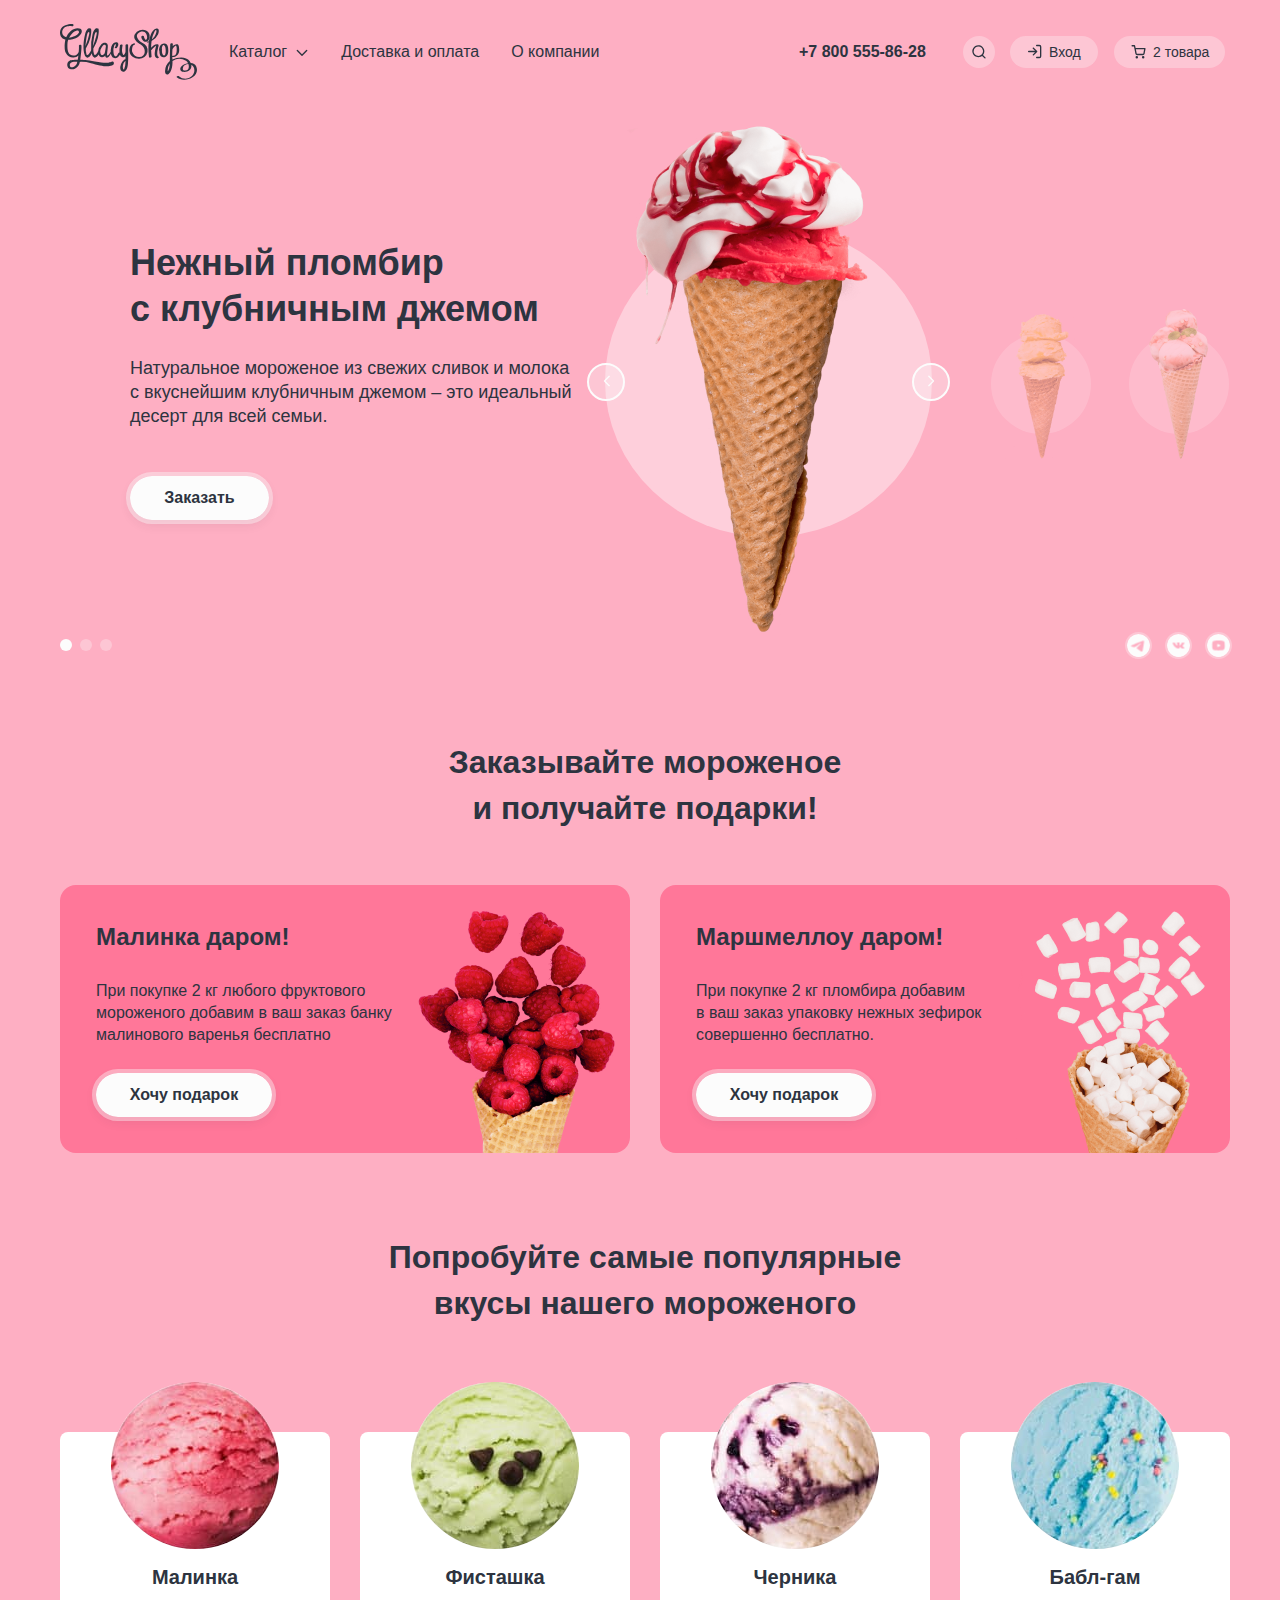
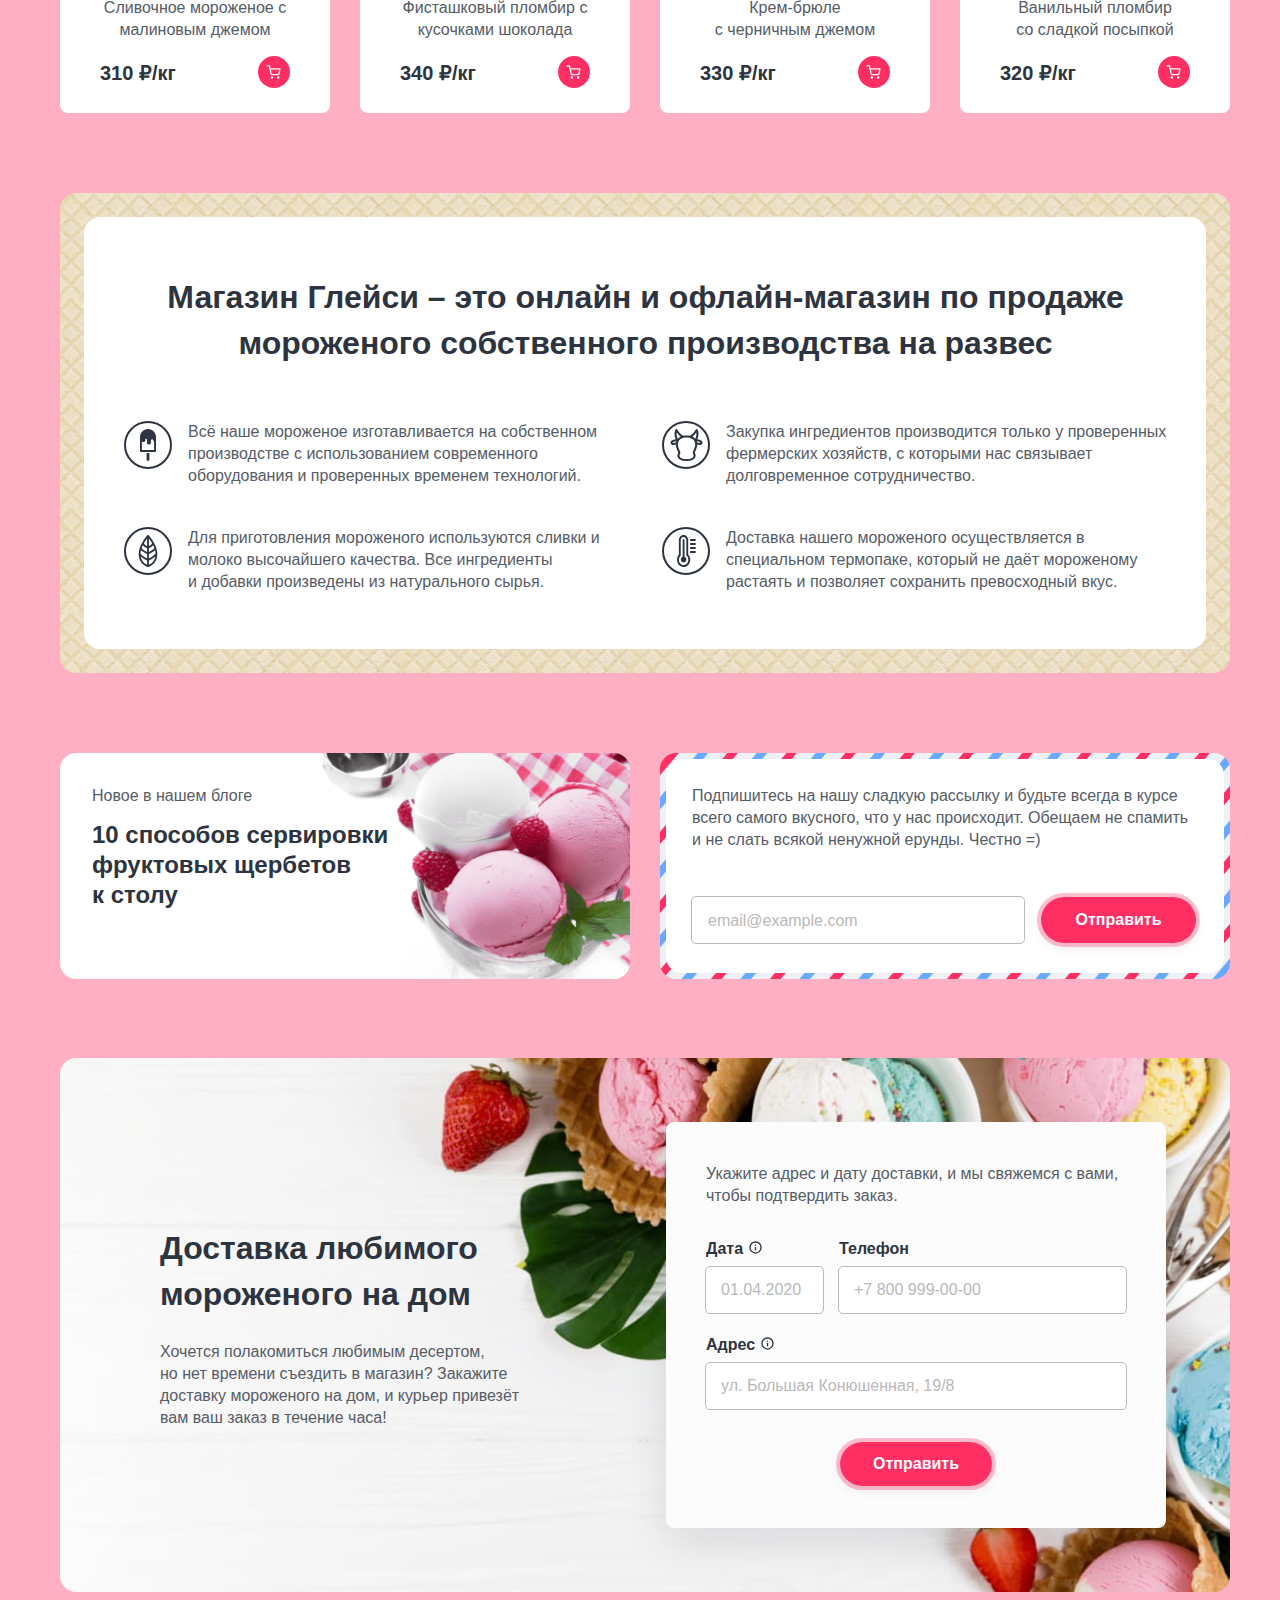
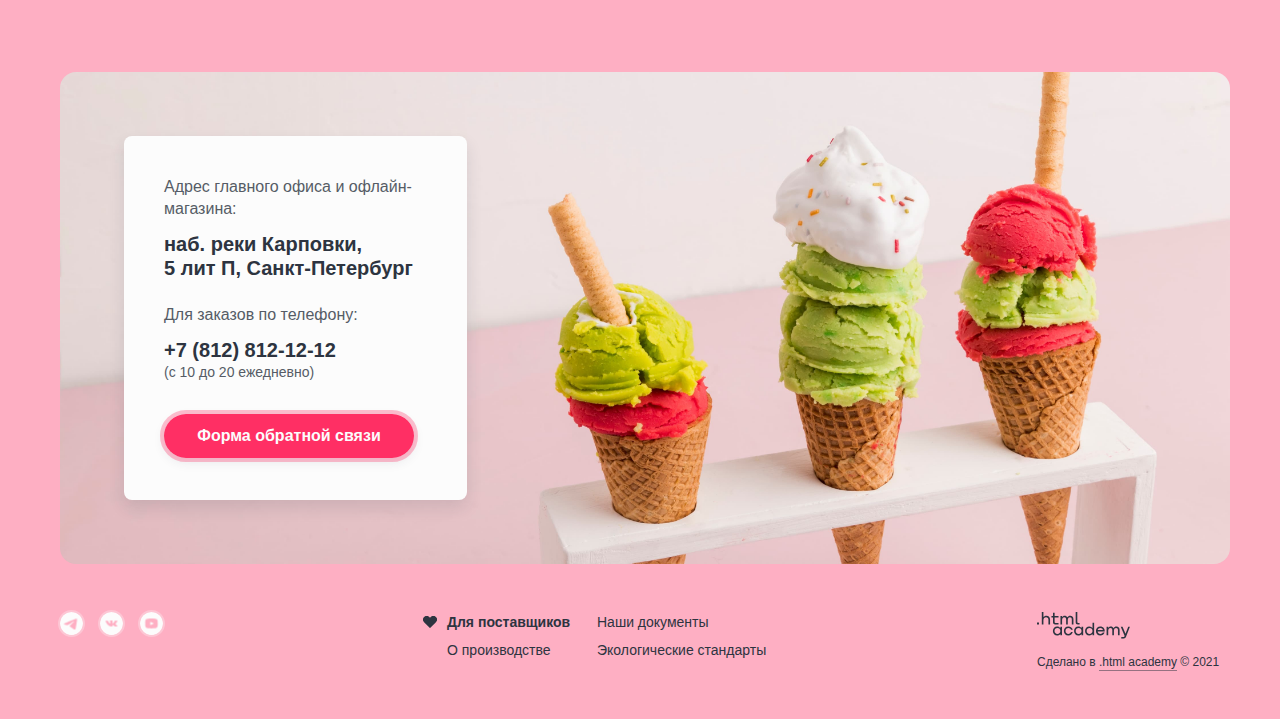
==== commit 7e0c4c31: "version after 1 checking" ====
--- a/index.html
+++ b/index.html
@@ -1,6 +1,5 @@
 <!DOCTYPE html>
 <html lang="ru">
-
   <head>
     <meta charset="UTF-8">
     <meta http-equiv="X-UA-Compatible" content="IE=edge">
@@ -9,7 +8,6 @@
     <link rel="stylesheet" href="styles/style.css">
     <title>HTML Academy: Глейси</title>
   </head>
-
   <body>
     <div class="content-wrapper">
       <header class="page-header">
@@ -77,16 +75,16 @@
             </li>
             <li class="user-navigation-item entry-popover">
               <a class="user-navigation-link user-navigation-entry" href="#">
-                <svg class="header-entry-icon" width="14" height="15" aria-hidden="true" focusable="false" viewBox="0 0 14 15" fill="none"
-                  xmlns="http://www.w3.org/2000/svg">
+                <svg class="header-entry-icon" width="14" height="15" aria-hidden="true" focusable="false"
+                  viewBox="0 0 14 15" fill="none" xmlns="http://www.w3.org/2000/svg">
                   <path fill-rule="evenodd" clip-rule="evenodd"
                     d="M8 1.525c0-.369.298-.667.667-.667h2.666a2 2 0 0 1 2 2v9.333a2 2 0 0 1-2 2H8.667a.667.667 0 0 1 0-1.333h2.666A.667.667 0 0 0 12 12.19V2.858a.666.666 0 0 0-.667-.667H8.667A.667.667 0 0 1 8 1.525ZM4.862 3.72c.26-.26.682-.26.943 0l3.329 3.329a.673.673 0 0 1 .2.476.664.664 0 0 1-.2.476l-3.33 3.328a.667.667 0 1 1-.942-.943l2.195-2.195H.667a.667.667 0 1 1 0-1.333h6.39L4.862 4.663a.667.667 0 0 1 0-.943Z" />
                 </svg>
                 <span class="header-entry-text">Вход</span>
               </a>
               <div class="popover-wrapper">
-                <section class="popover-auth">
-                  <h2 class="popover-auth-caption">Личный кабинет</h2>
+                <div class="popover-auth">
+                  <p class="popover-auth-caption">Личный кабинет</p>
                   <form class="auth-form" action="https://echo.htmlacademy.ru/" method="post">
                     <div class="field-group auth-login-group">
                       <label class="visually-hidden" for="auth-login"></label>
@@ -95,8 +93,8 @@
                     </div>
                     <div class="field-group auth-password-group">
                       <label class="visually-hidden" for="auth-password"></label>
-                      <input class="auth-form-field input-field-state" name="auth-password" type="password" id="auth-password"
-                        placeholder="Введите пароль" required>
+                      <input class="auth-form-field input-field-state" name="auth-password" type="password"
+                        id="auth-password" placeholder="Введите пароль" required>
                     </div>
                     <button class="popover-auth-button button" type="submit">Войти</button>
                     <div class="form-register-wrapper">
@@ -104,13 +102,13 @@
                       <a class="auth-form-register" href="#">Регистрация</a>
                     </div>
                   </form>
-                </section>
+                </div>
               </div>
             </li>
             <li class="user-navigation-item cart-item">
               <a class="user-navigation-link user-navigation-cart" href="#">
-                <svg class="header-cart-icon" width="15" height="14" aria-hidden="true" focusable="false" viewBox="0 0 15 14" fill="none"
-                  xmlns="http://www.w3.org/2000/svg">
+                <svg class="header-cart-icon" width="15" height="14" aria-hidden="true" focusable="false"
+                  viewBox="0 0 15 14" fill="none" xmlns="http://www.w3.org/2000/svg">
                   <path fill-rule="evenodd" clip-rule="evenodd"
                     d="M1.167.108a.667.667 0 1 0 0 1.333h1.77l.468 2.336a.664.664 0 0 0 .011.053l.967 4.833a1.826 1.826 0 0 0 1.819 1.47h5.62a1.826 1.826 0 0 0 1.819-1.47l.001-.005.927-4.861a.667.667 0 0 0-.655-.792H4.611L4.138.644a.667.667 0 0 0-.654-.536H1.167ZM5.69 8.402l-.813-4.064h8.23l-.775 4.067a.492.492 0 0 1-.492.395H6.183a.492.492 0 0 1-.492-.397Zm-1.134 3.961a1.246 1.246 0 1 1 2.492 0 1.246 1.246 0 0 1-2.492 0Zm6.374 0a1.246 1.246 0 1 1 2.491 0 1.246 1.246 0 0 1-2.491 0Z" />
                 </svg>
@@ -119,17 +117,18 @@
               </a>
               <div class="cart-popover-wrapper">
                 <div class="cart-popover">
-                  <h2 class="cart-popover-caption">Корзина</h2>
+                  <p class="cart-popover-caption">Корзина</p>
                   <form class="cart-form" action="https://echo.htmlacademy.ru/" method="get">
                     <ul class="cart-popover-list">
                       <li class="cart-popover-item">
                         <a class="cart-item-link" href="#">
                           <div class="cart-img-wrapper">
-                            <img class="cart-item-img" src="images/cart-raspberry-image.jpg" width="46" height="46" alt="Малиновое мороженое.">
+                            <img class="cart-item-img" src="images/cart-raspberry-image.jpg" width="46" height="46"
+                              alt="Малиновое мороженое.">
                           </div>
                           <div class="cart-caption-wrapper">
-                            <h3 class="cart-product-caption">Малинка
-                            </h3>
+                            <p class="cart-product-caption">Малинка
+                            </p>
                             <input type="hidden" id="product-cart" name="product" value="Мороженое малиновое">
                             <span class="cart-product-quantity">1 кг х 310 ₽</span>
                           </div>
@@ -142,10 +141,11 @@
                       <li class="cart-popover-item">
                         <a class="cart-item-link" href="#">
                           <div class="cart-img-wrapper">
-                            <img class="cart-item-img" src="images/cart-bubble-gum-image.jpg" width="46" height="46" alt="Мороженое бабл-гам.">
+                            <img class="cart-item-img" src="images/cart-bubble-gum-image.jpg" width="46" height="46"
+                              alt="Мороженое бабл-гам.">
                           </div>
                           <div class="cart-caption-wrapper">
-                            <h3 class="cart-product-caption">Бабл-гам</h3>
+                            <p class="cart-product-caption">Бабл-гам</p>
                             <input type="hidden" id="product-cart-bubblegum" name="product" value="Мороженое bubblegum">
                             <span class="cart-product-quantity">1,5 кг х 320 ₽</span>
                           </div>
@@ -266,7 +266,8 @@
                     </a>
                   </li>
                   <li class="socials-list-item">
-                    <a class="footer-socials-link footer-socials-youtube" href="https://www.youtube.com/user/htmlacademyru">
+                    <a class="footer-socials-link footer-socials-youtube"
+                      href="https://www.youtube.com/user/htmlacademyru">
                       <span class="visually-hidden">Youtube.</span>
                     </a>
                   </li>
@@ -298,7 +299,8 @@
             <li class="products-list-item">
               <a class="products-item-link" href="#">
                 <div class="product-img-wrapper">
-                  <img class="product-item-img" src="images/product-presentation-raspberry.jpg" width="168" height="168"  alt="Мороженое малиновое.">
+                  <img class="product-item-img" src="images/product-presentation-raspberry.jpg" width="168" height="168"
+                    alt="Мороженое малиновое.">
                 </div>
                 <h3 class="products-item-caption">Малинка</h3>
               </a>
@@ -306,8 +308,8 @@
               <div class="products-price-wrapper">
                 <span class="products-price"> 310 ₽/кг</span>
                 <a class="products-cart-icon" href="#">
-                  <svg class="cart-icon" width="15" height="14" role="img" aria-label="Поместить в корзину." viewBox="0 0 15 14" fill="none"
-                    xmlns="http://www.w3.org/2000/svg">
+                  <svg class="cart-icon" width="15" height="14" role="img" aria-label="Поместить в корзину."
+                    viewBox="0 0 15 14" fill="none" xmlns="http://www.w3.org/2000/svg">
                     <path fill-rule="evenodd" clip-rule="evenodd"
                       d="M1.167.25a.667.667 0 1 0 0 1.333h1.77l.468 2.336a.664.664 0 0 0 .011.053l.967 4.833a1.826 1.826 0 0 0 1.819 1.47h5.62a1.826 1.826 0 0 0 1.819-1.47l.001-.005.927-4.861a.667.667 0 0 0-.655-.792H4.611L4.138.786A.667.667 0 0 0 3.484.25H1.167ZM5.69 8.544 4.878 4.48h8.23l-.775 4.067a.492.492 0 0 1-.492.395H6.183a.492.492 0 0 1-.492-.397Zm-1.134 3.961a1.246 1.246 0 1 1 2.492 0 1.246 1.246 0 0 1-2.492 0Zm6.374 0a1.246 1.246 0 1 1 2.491 0 1.246 1.246 0 0 1-2.491 0Z">
                     </path>
@@ -318,7 +320,8 @@
             <li class="products-list-item">
               <a class="products-item-link" href="#">
                 <div class="product-img-wrapper">
-                  <img class="product-item-img" src="images/pistachio-ice-cream.jpg" width="168" height="168" alt="Мороженое фисташковое.">
+                  <img class="product-item-img" src="images/pistachio-ice-cream.jpg" width="168" height="168"
+                    alt="Мороженое фисташковое.">
                 </div>
                 <h3 class="products-item-caption">Фисташка</h3>
               </a>
@@ -326,8 +329,8 @@
               <div class="products-price-wrapper">
                 <span class="products-price">340 ₽/кг</span>
                 <a class="products-cart-icon" href="#">
-                  <svg class="cart-icon" width="15" height="14" role="img" aria-label="Поместить в корзину." viewBox="0 0 15 14" fill="none"
-                    xmlns="http://www.w3.org/2000/svg" >
+                  <svg class="cart-icon" width="15" height="14" role="img" aria-label="Поместить в корзину."
+                    viewBox="0 0 15 14" fill="none" xmlns="http://www.w3.org/2000/svg">
                     <path fill-rule="evenodd" clip-rule="evenodd"
                       d="M1.167.25a.667.667 0 1 0 0 1.333h1.77l.468 2.336a.664.664 0 0 0 .011.053l.967 4.833a1.826 1.826 0 0 0 1.819 1.47h5.62a1.826 1.826 0 0 0 1.819-1.47l.001-.005.927-4.861a.667.667 0 0 0-.655-.792H4.611L4.138.786A.667.667 0 0 0 3.484.25H1.167ZM5.69 8.544 4.878 4.48h8.23l-.775 4.067a.492.492 0 0 1-.492.395H6.183a.492.492 0 0 1-.492-.397Zm-1.134 3.961a1.246 1.246 0 1 1 2.492 0 1.246 1.246 0 0 1-2.492 0Zm6.374 0a1.246 1.246 0 1 1 2.491 0 1.246 1.246 0 0 1-2.491 0Z" />
                   </svg>
@@ -337,7 +340,8 @@
             <li class="products-list-item">
               <a class="products-item-link" href="#">
                 <div class="product-img-wrapper">
-                  <img class="product-item-img" src="images/blueberry-ice-cream.jpg" width="168" height="168" alt="Черничное мороженое.">
+                  <img class="product-item-img" src="images/blueberry-ice-cream.jpg" width="168" height="168"
+                    alt="Черничное мороженое.">
                 </div>
                 <h3 class="products-item-caption">Черника</h3>
               </a>
@@ -346,8 +350,8 @@
               <div class="products-price-wrapper">
                 <span class="products-price">330 ₽/кг</span>
                 <a class="products-cart-icon" href="#">
-                  <svg class="cart-icon" width="15" height="14" role="img" aria-label="Поместить в корзину." viewBox="0 0 15 14" fill="none"
-                    xmlns="http://www.w3.org/2000/svg">
+                  <svg class="cart-icon" width="15" height="14" role="img" aria-label="Поместить в корзину."
+                    viewBox="0 0 15 14" fill="none" xmlns="http://www.w3.org/2000/svg">
                     <path fill-rule="evenodd" clip-rule="evenodd"
                       d="M1.167.25a.667.667 0 1 0 0 1.333h1.77l.468 2.336a.664.664 0 0 0 .011.053l.967 4.833a1.826 1.826 0 0 0 1.819 1.47h5.62a1.826 1.826 0 0 0 1.819-1.47l.001-.005.927-4.861a.667.667 0 0 0-.655-.792H4.611L4.138.786A.667.667 0 0 0 3.484.25H1.167ZM5.69 8.544 4.878 4.48h8.23l-.775 4.067a.492.492 0 0 1-.492.395H6.183a.492.492 0 0 1-.492-.397Zm-1.134 3.961a1.246 1.246 0 1 1 2.492 0 1.246 1.246 0 0 1-2.492 0Zm6.374 0a1.246 1.246 0 1 1 2.491 0 1.246 1.246 0 0 1-2.491 0Z" />
                   </svg>
@@ -446,8 +450,8 @@
               </p>
               <p class="field-group delivery-form-phone">
                 <label class="form-label" for="phone-info">Телефон</label>
-                <input class="form-field input-field-state" type="text" name="delivery-phone" id="phone-info" placeholder="+7 800 999-00-00"
-                   required>
+                <input class="form-field input-field-state" type="text" name="delivery-phone" id="phone-info"
+                  placeholder="+7 800 999-00-00" required>
               </p>
               <p class="field-group delivery-form-address">
                 <label class="form-label form-label-address" for="address-info">
@@ -459,7 +463,7 @@
                 <input class="form-field input-field-state" type="text" name="delivery-address" id="address-info"
                   placeholder="ул. Большая Конюшенная, 19/8" required>
               </p>
-              <button class="delivery-form-button button" type="button">Отправить</button>
+              <button class="delivery-form-button button" type="submit">Отправить</button>
             </form>
           </div>
         </section>
--- a/styles/style.css
+++ b/styles/style.css
@@ -43,7 +43,6 @@
   font-weight: 400;
   background-color: #feafc3;
   padding-top: 24px;
-  min-width: 1366px;
 }
 
 .visually-hidden {
@@ -74,7 +73,9 @@
 
 .content-wrapper {
   min-height: 100vh;
-  width: 1170px;
+  width: 1290px;
+  padding-left: 60px;
+  padding-right: 60px;
   margin: 0 auto;
   display: flex;
   flex-direction: column;
@@ -152,7 +153,7 @@
   display: block;
   font-size: 14px;
   font-weight: 400;
-  color:rgb(45, 52, 64);
+  color: rgb(45, 52, 64);
   text-decoration: none;
 }
 
@@ -166,7 +167,7 @@
   line-height: 20px;
   font-weight: 700;
   padding-bottom: 12px;
-  color:rgb(45, 52, 64);
+  color: rgb (45, 52, 64);
 }
 
 .subcatalog-item-new .subcatalog-item-link::after {
@@ -187,18 +188,17 @@
 
 .subcatalog-item-link:hover {
   background-color: rgb(255, 203, 216);
-  color:rgb(45, 52, 64);
-}
-
-.subcatalog-item-link:focus {
-  background-color: rgb(255, 74, 120);
-  color: rgb(252, 252, 252);
-  outline: none;
+  color: rgb(45, 52, 64);
 }
 
 .subcatalog-item-link:active {
   background-color: rgb(255, 119, 153);
-  color:rgb(45, 52, 64);
+  color: rgb(45, 52, 64);
+}
+
+.subcatalog-item-link:focus-visible {
+  outline: 2px solid rgb(45, 52, 64);
+  outline-offset: -4px;
 }
 
 .subcatalog-wrapper {
@@ -595,7 +595,7 @@
   font-size: 16px;
   line-height: 20px;
   font-weight: 400;
-  color: rgb(45,52,64);
+  color: rgb(45, 52, 64);
   background-color: rgb(255, 255, 255);
   font-family: inherit;
 }
@@ -747,7 +747,7 @@
   border-radius: 4px;
   font-size: 16px;
   line-height: 20px;
-  color: rgb(45,52,64);
+  color: rgb(45, 52, 64);
   font-weight: 400;
   font-family: inherit;
 }
@@ -759,7 +759,7 @@
 .popover-auth-button {
   grid-column: 1/2;
   background-color: #ff2f64;
-  padding: 12px;
+  padding: 12px 29px;
   margin: 0;
   border: none;
   outline: 4px solid rgba(255, 47, 100, 0.3);
@@ -964,7 +964,7 @@
   font-weight: 700;
   border: none;
   display: inline-block;
-  padding: 12px 12px;
+  padding: 12px 20px;
   outline: 4px solid rgba(255, 47, 100, 0.3);
   border-radius: 26px;
   box-shadow: 0 4px 12px rgba(45, 52, 64, 0.1);
@@ -1218,7 +1218,6 @@
   text-decoration: none;
   font-weight: 700;
   color: inherit;
-  padding: 12px 12px;
   text-align: center;
   background-color: rgb(252, 252, 252);
   border-radius: 26px;
@@ -1231,11 +1230,13 @@
   max-width: 170px;
   margin-right: 10px;
   margin-top: 10px;
+  padding: 12px 25px;
 }
 
 .promotion-button {
   width: 176px;
   margin-bottom: 10px;
+  padding: 12px 25px;
 }
 
 /*белая кнопка*/
@@ -1256,67 +1257,10 @@
   box-shadow: 0 4px 12px rgba(45, 52, 64, 0.1);
 }
 
-/*Спиннер для белых кнопок*/
 .spinner-link {
   background-image: url("../images/spinner-black.svg");
   background-repeat: no-repeat;
   background-position: right 7% top 50%;
-}
-
-/*Спиннер для красных кнопок*/
-.spinner-button-red {
-  display: inline-flex;
-  align-items: center;
-  position: relative;
-}
-
-.spinner-button-red::after {
-  content: "";
-  width: 16px;
-  height: 16px;
-  display: block;
-  background-image: url("../images/spinner-white.svg");
-  background-repeat: no-repeat;
-  animation-name: loading;
-  animation-duration: 1s;
-  animation-timing-function: linear;
-  animation-iteration-count: infinite;
-  position: absolute;
-  right: 5%;
-  top: calc(50% - 8px);
-}
-
-@keyframes loading {
-  0% {
-    transform: rotate(0deg);
-  }
-
-  100% {
-    transform: rotate(360deg);
-  }
-}
-
-.spinner-button-white {
-  display: inline-flex;
-  align-items: center;
-  position: relative;
-}
-
-.spinner-button-white::after {
-  content: "";
-  width: 16px;
-  height: 16px;
-  display: block;
-  background-image: url("../images/spinner-black.svg");
-  background-repeat: no-repeat;
-  animation-name: loading;
-  animation-duration: 1s;
-  animation-timing-function: linear;
-  animation-iteration-count: infinite;
-  position: absolute;
-  right: 15px;
-  top: calc(50% - 8px);
-  z-index: 2;
 }
 
 .slider-dots-list {
@@ -1763,7 +1707,7 @@
   margin: 0;
   margin-left: auto;
   width: 155px;
-  padding: 13px 30px;
+  padding: 13px 25px;
   font-size: 16px;
   line-height: 20px;
   font-weight: 700;
@@ -1921,7 +1865,7 @@
   line-height: 20px;
   font-weight: 400;
   font-family: inherit;
-  color: rgb(45,52,64);
+  color: rgb(45, 52, 64);
 }
 
 .tooltip-link::after {
@@ -2016,10 +1960,10 @@
   padding: 64px;
   background-image: url("../images/contacts-background.jpg");
   background-repeat: no-repeat;
-  background-size: 1170px auto;
   border-radius: 16px;
-  background-position: 0 -84px;
   background-color: rgb(237, 211, 213);
+  background-position: right;
+  background-size: cover;
 }
 
 .contacts-wrapper {
@@ -2060,9 +2004,9 @@
 
 .feedback-link {
   display: block;
+  text-align: center;
   text-decoration: none;
-  padding: 12px 6px;
-  text-align: center;
+  padding: 12px 20px;
   width: 250px;
   margin-bottom: 10px;
 }
@@ -2399,10 +2343,6 @@
   align-self: end;
 }
 
-.filter-button:disabled {
-  opacity: 0.4;
-}
-
 .filter-button:hover {
   background-color: rgb(252, 252, 252);
   outline: 2px solid rgba(252, 252, 252, 0.3);
@@ -2416,6 +2356,17 @@
 .filter-button:active {
   background-color: rgba(252, 252, 252, 0.5);
   outline: none;
+}
+
+.filter-button:disabled {
+  background-color: rgba(252, 252, 252, 0.3);
+  outline: 2px solid rgb(252, 252, 252);
+  color: rgb(45, 52, 64);
+  opacity: 0.4;
+}
+
+.filter-button:disabled:hover {
+  opacity: 0.4;
 }
 
 .range-input {
@@ -2545,7 +2496,7 @@
   background-color: rgb(252, 252, 252);
   outline: 2px solid rgba(252, 252, 252, 0.4);
   border-radius: 26px;
-  padding: 12px;
+  padding: 12px 25px;
   grid-column: 2/3;
   margin-bottom: 10px;
   text-align: center;
@@ -2727,7 +2678,8 @@
 
 .modal-button {
   margin-left: auto;
-  display: block;
+  display: flex;
+  justify-content: center;
   max-width: 300px;
   padding: 12px 12px;
   margin-bottom: 12px;
@@ -2736,7 +2688,8 @@
 }
 
 .input-field-state::placeholder {
-  color: rgba(185, 185, 185);
+  color: rgb(185, 185, 185);
+  opacity: 1;
 }
 
 .input-field-state:hover {
@@ -2765,14 +2718,12 @@
   color: rgba(45, 52, 64, 0.65);
 }
 
-.input-field-state:disabled:hover {
-  outline: 1px solid rgb(185, 185, 185);
-  background-color: rgb(231, 231, 231);
+.input-field-state:disabled:hover.input-field-state::placeholder {
   color: rgb(45, 52, 64);
-}
-
-
-/*ошибка поля ввода*/
+  opacity: 1;
+}
+
+/*ОШИБКА ПОЛЯ ВВОДА*/
 .error-input {
   outline: 1px solid rgb(234, 84, 84);
   color: rgb(45, 52, 64);
@@ -2786,6 +2737,13 @@
 .error-input:hover {
   outline: 2px solid rgb(234, 84, 84);
   color: rgb(45, 52, 64);
+}
+
+/*СURRENT ВЫПАДАЮЩЕГО СПИСКА МЕНЮ. СТАВИТЬ НА subcatalog-item-link */
+.subcatalog-item-link-current {
+  background-color: rgb(255, 74, 120);
+  color: rgb(252, 252, 252);
+  outline: none;
 }
 
 /*не активная красная кнопка*/
@@ -2795,6 +2753,13 @@
   color: rgb(86, 92, 102);
 }
 
+/*Не активная красная ссылка - кнопка*/
+.button-disabled {
+  outline: 4px solid rgba(185, 185, 185, 0.3);
+  background-color: rgb(185, 185, 185);
+  color: rgb(86, 92, 102);
+}
+
 /*Не активное для белых кнопок-ссылок*/
 .link-disabled {
   background-color: rgb(231, 231, 231);
@@ -2802,9 +2767,75 @@
   color: rgb(185, 185, 185);
 }
 
-/*Не активная красная ссылка - кнопка*/
-.button-disabled {
+.link-disabled:hover,
+.link-disabled:active,
+.link-disabled:focus {
+  background-color: rgb(231, 231, 231);
+  outline: 4px solid rgba(252, 252, 252, 0.4);
+  color: rgb(185, 185, 185);
+}
+
+.button-disabled:hover,
+.button-disabled:active,
+.button-disabled:focus {
   outline: 4px solid rgba(185, 185, 185, 0.3);
   background-color: rgb(185, 185, 185);
   color: rgb(86, 92, 102);
 }
+
+/*КЛАСС ДЛЯ СПИННЕРА КРАСНЫХ КНОПОК*/
+.spinner-button-red {
+  display: flex;
+  align-items: center;
+  position: relative;
+}
+
+.spinner-button-red::after {
+  content: "";
+  width: 16px;
+  height: 16px;
+  display: block;
+  background-image: url("../images/spinner-white.svg");
+  background-repeat: no-repeat;
+  animation-name: loading;
+  animation-duration: 1s;
+  animation-timing-function: linear;
+  animation-iteration-count: infinite;
+  position: absolute;
+  right: 8%;
+  top: calc(50% - 8px);
+}
+
+@keyframes loading {
+  0% {
+    transform: rotate(0deg);
+  }
+
+  100% {
+    transform: rotate(360deg);
+  }
+}
+
+/*КЛАСС ДЛЯ СПИННЕРА БЕЛЫХ КНОПОК*/
+.spinner-button-white {
+  display: inline-flex;
+  align-items: center;
+  position: relative;
+}
+
+.spinner-button-white::after {
+  content: "";
+  width: 16px;
+  height: 16px;
+  display: block;
+  background-image: url("../images/spinner-black.svg");
+  background-repeat: no-repeat;
+  animation-name: loading;
+  animation-duration: 1s;
+  animation-timing-function: linear;
+  animation-iteration-count: infinite;
+  position: absolute;
+  right: 8%;
+  top: calc(50% - 8px);
+  z-index: 2;
+}
